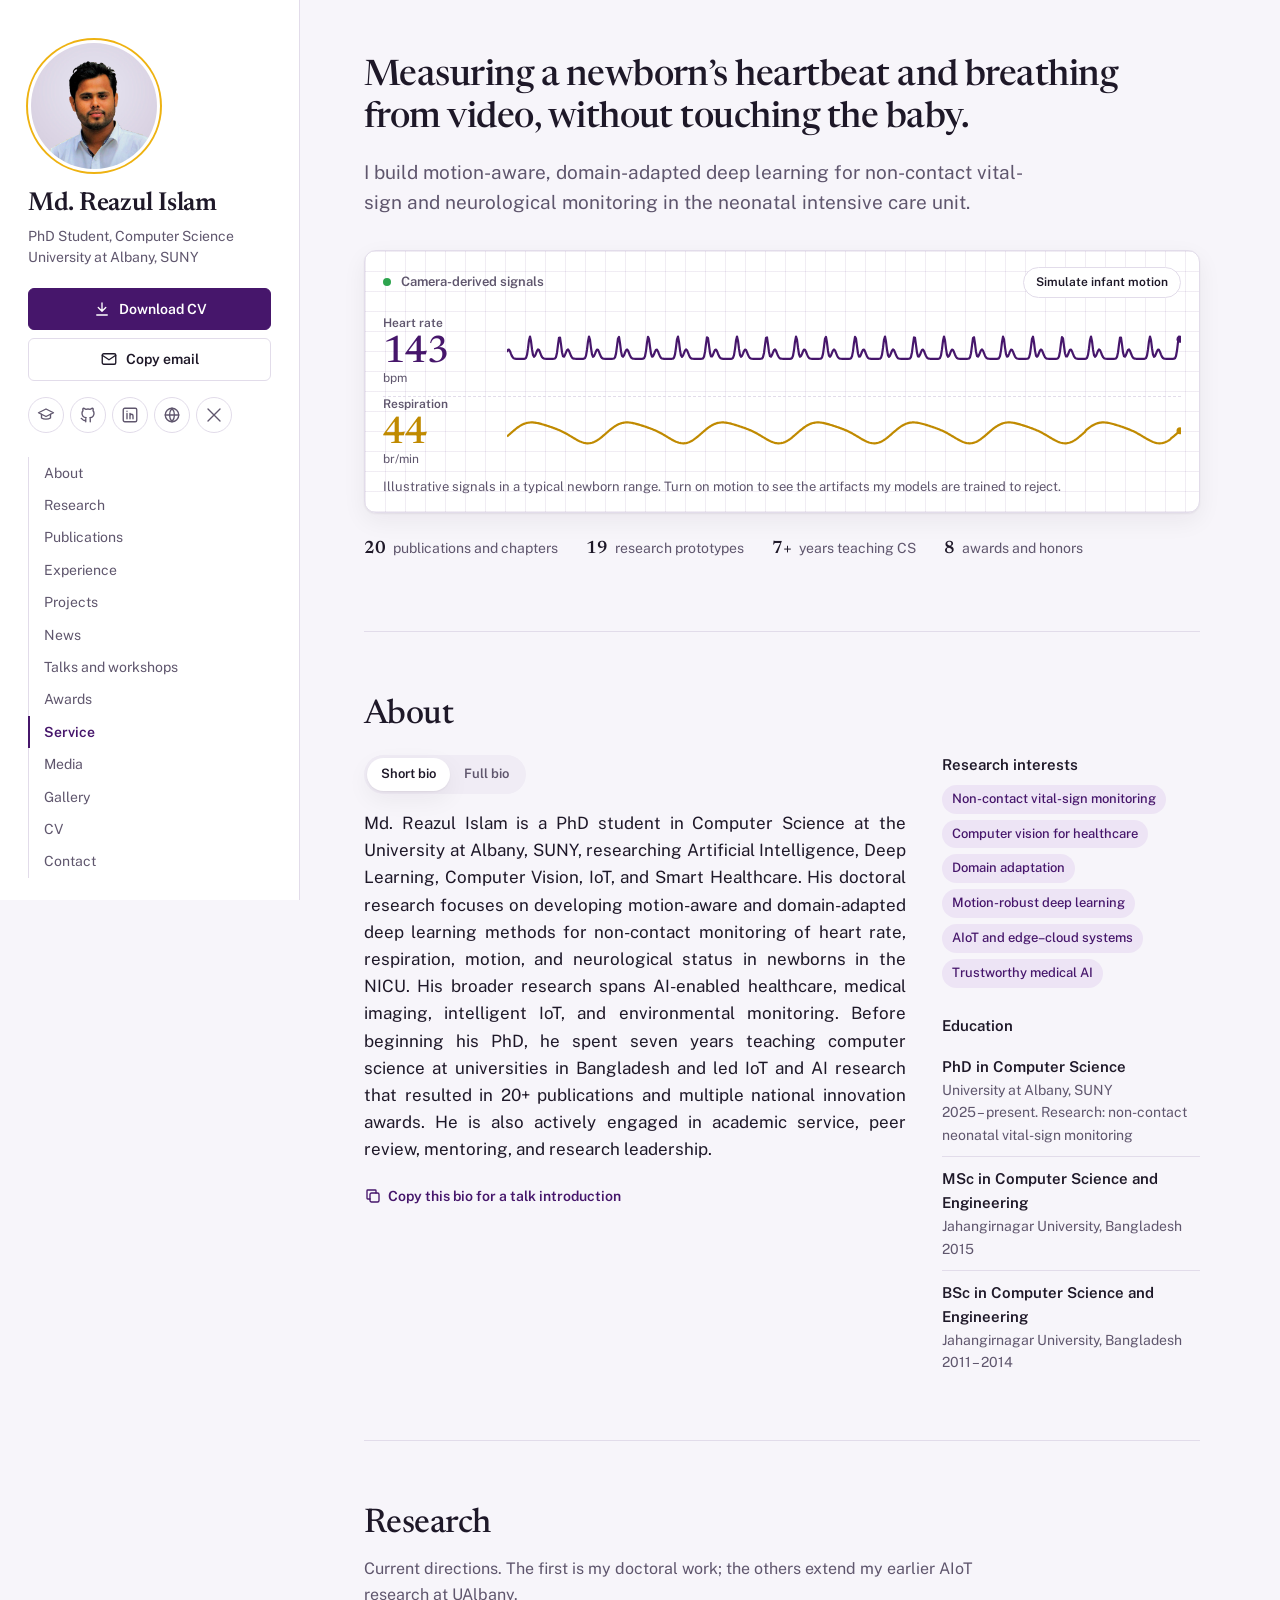
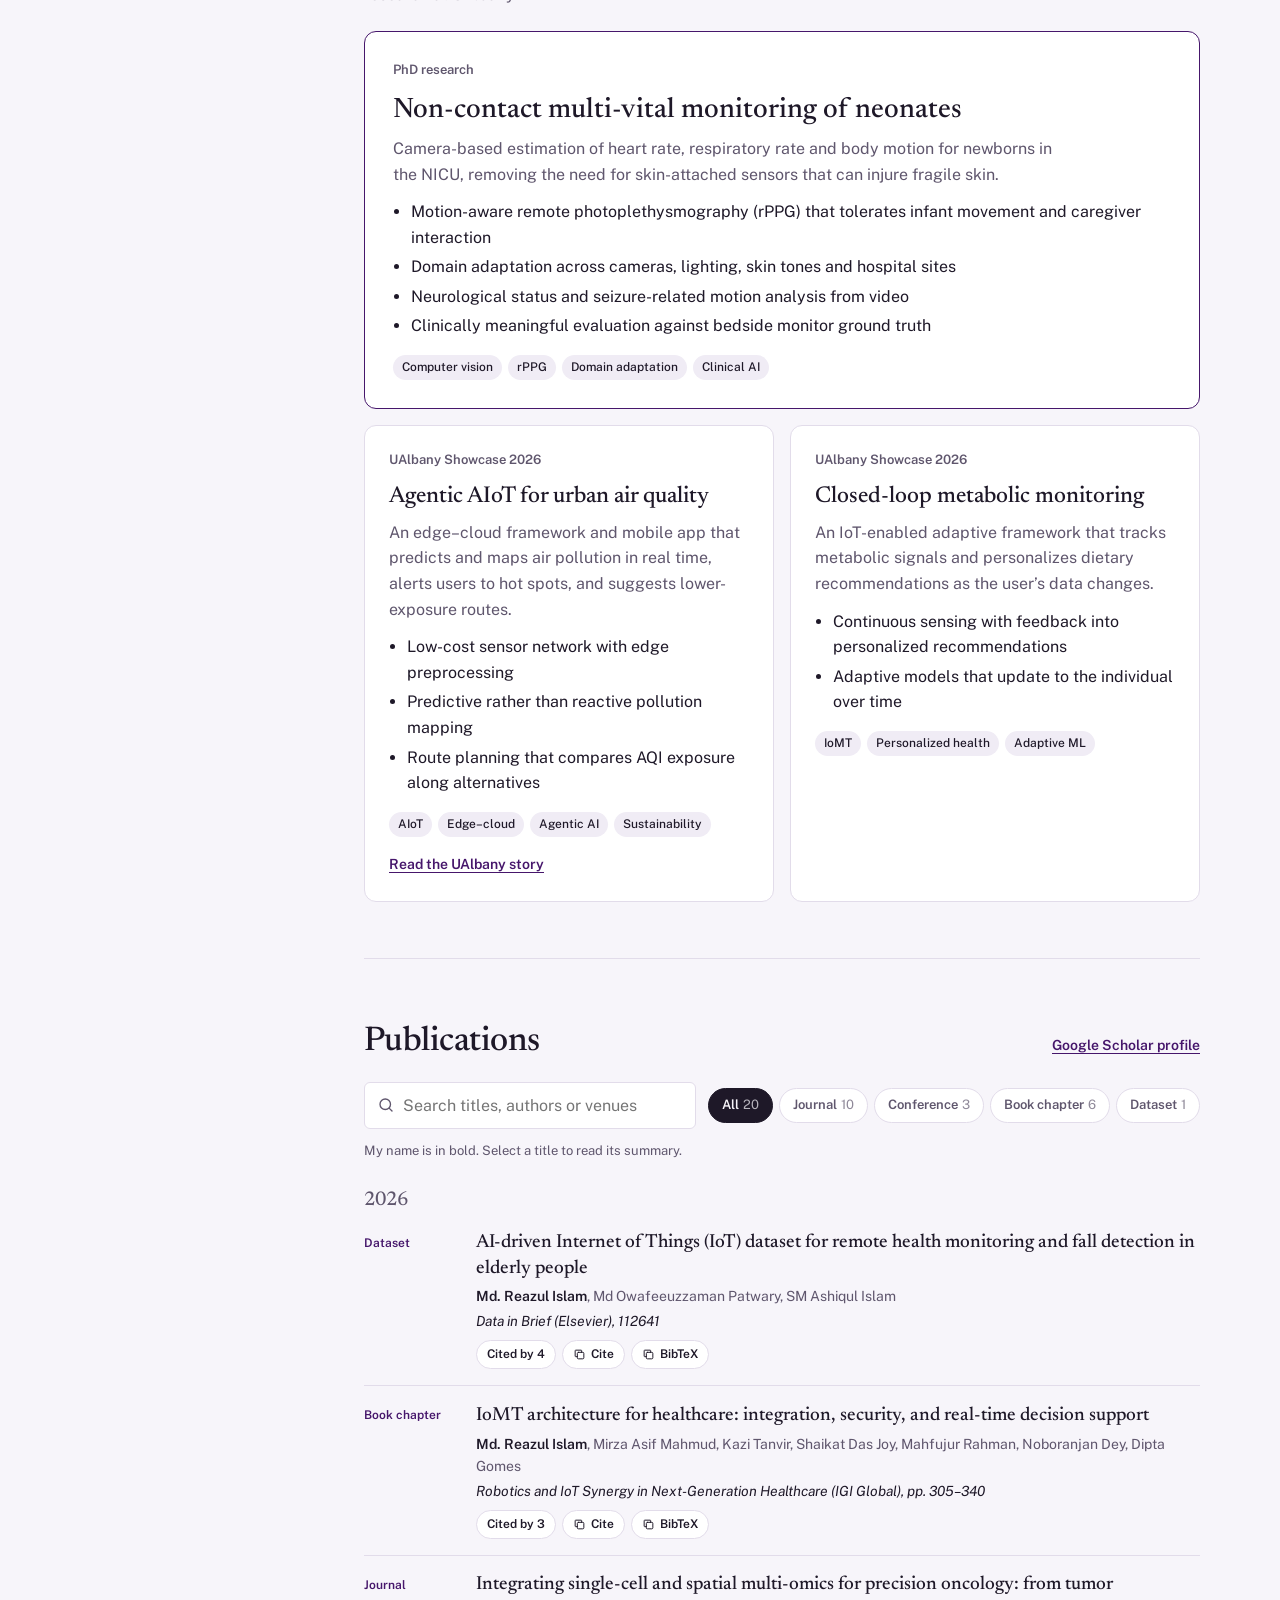
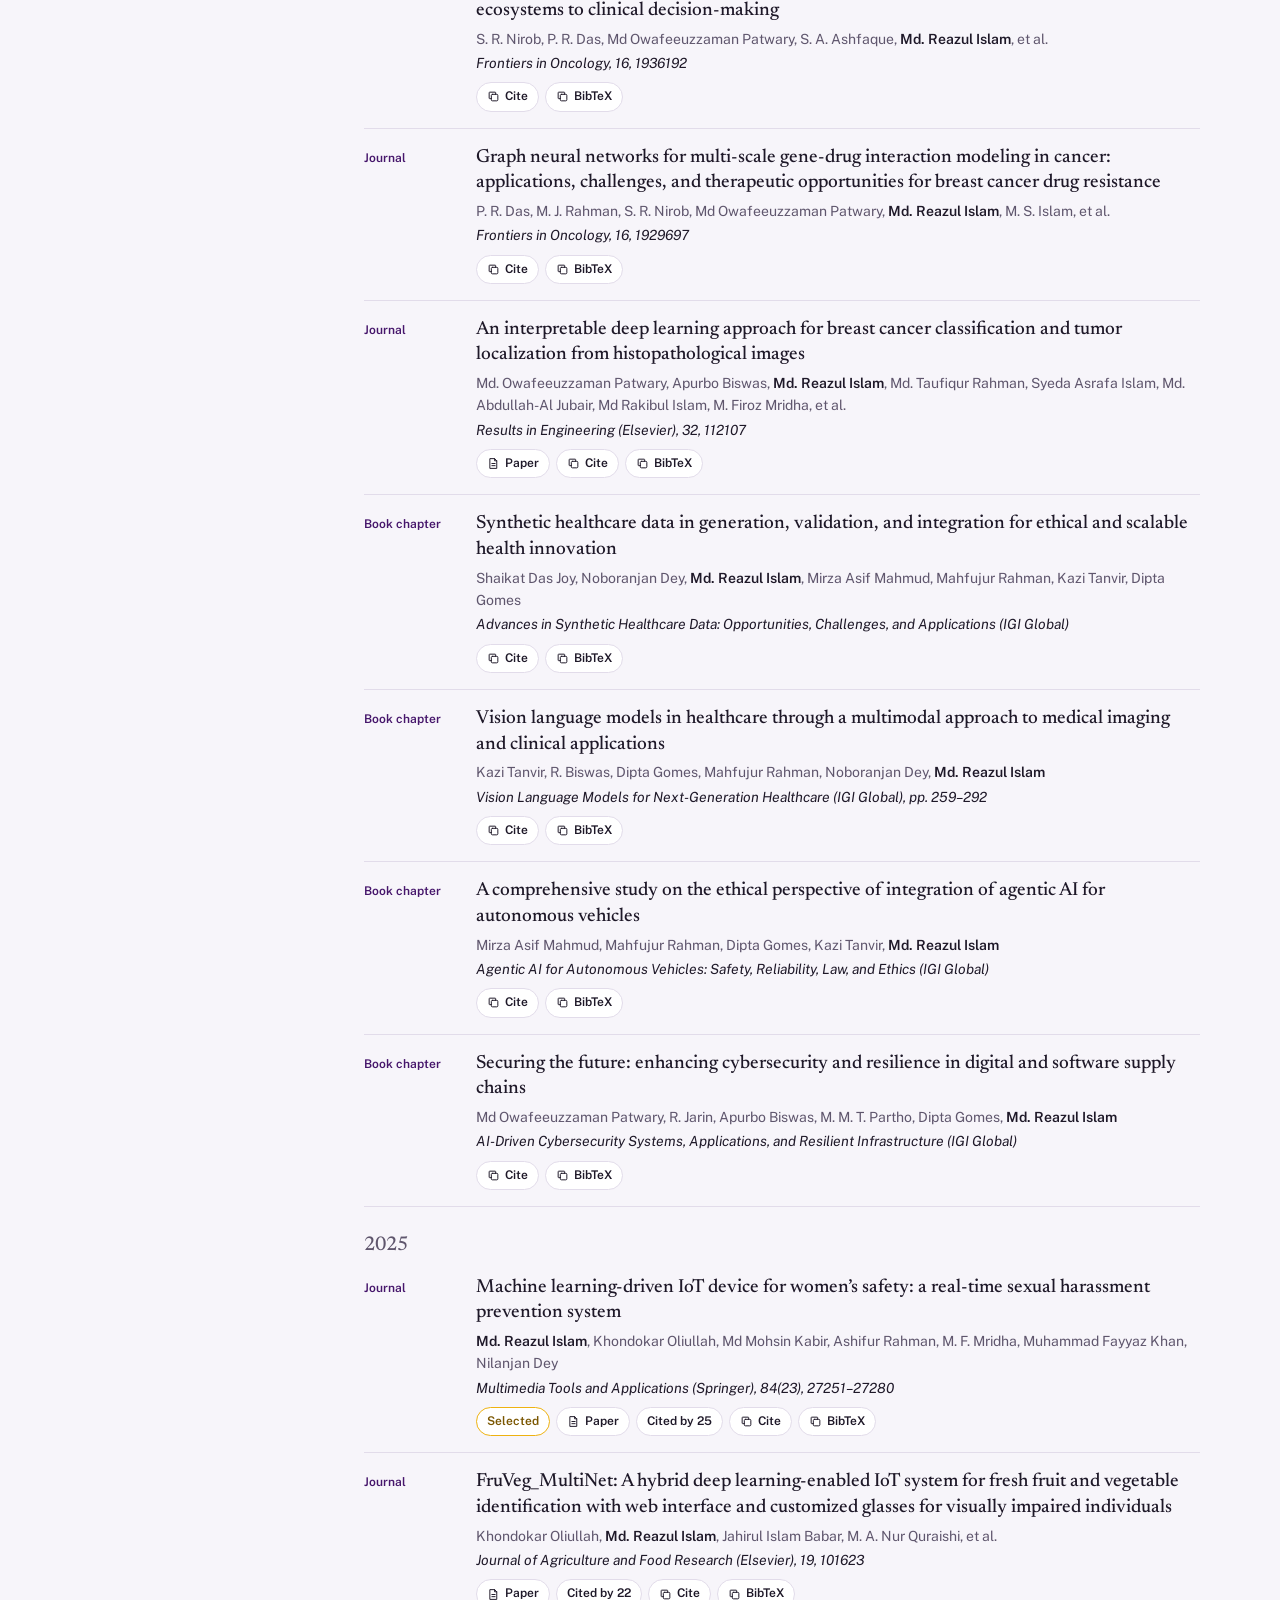
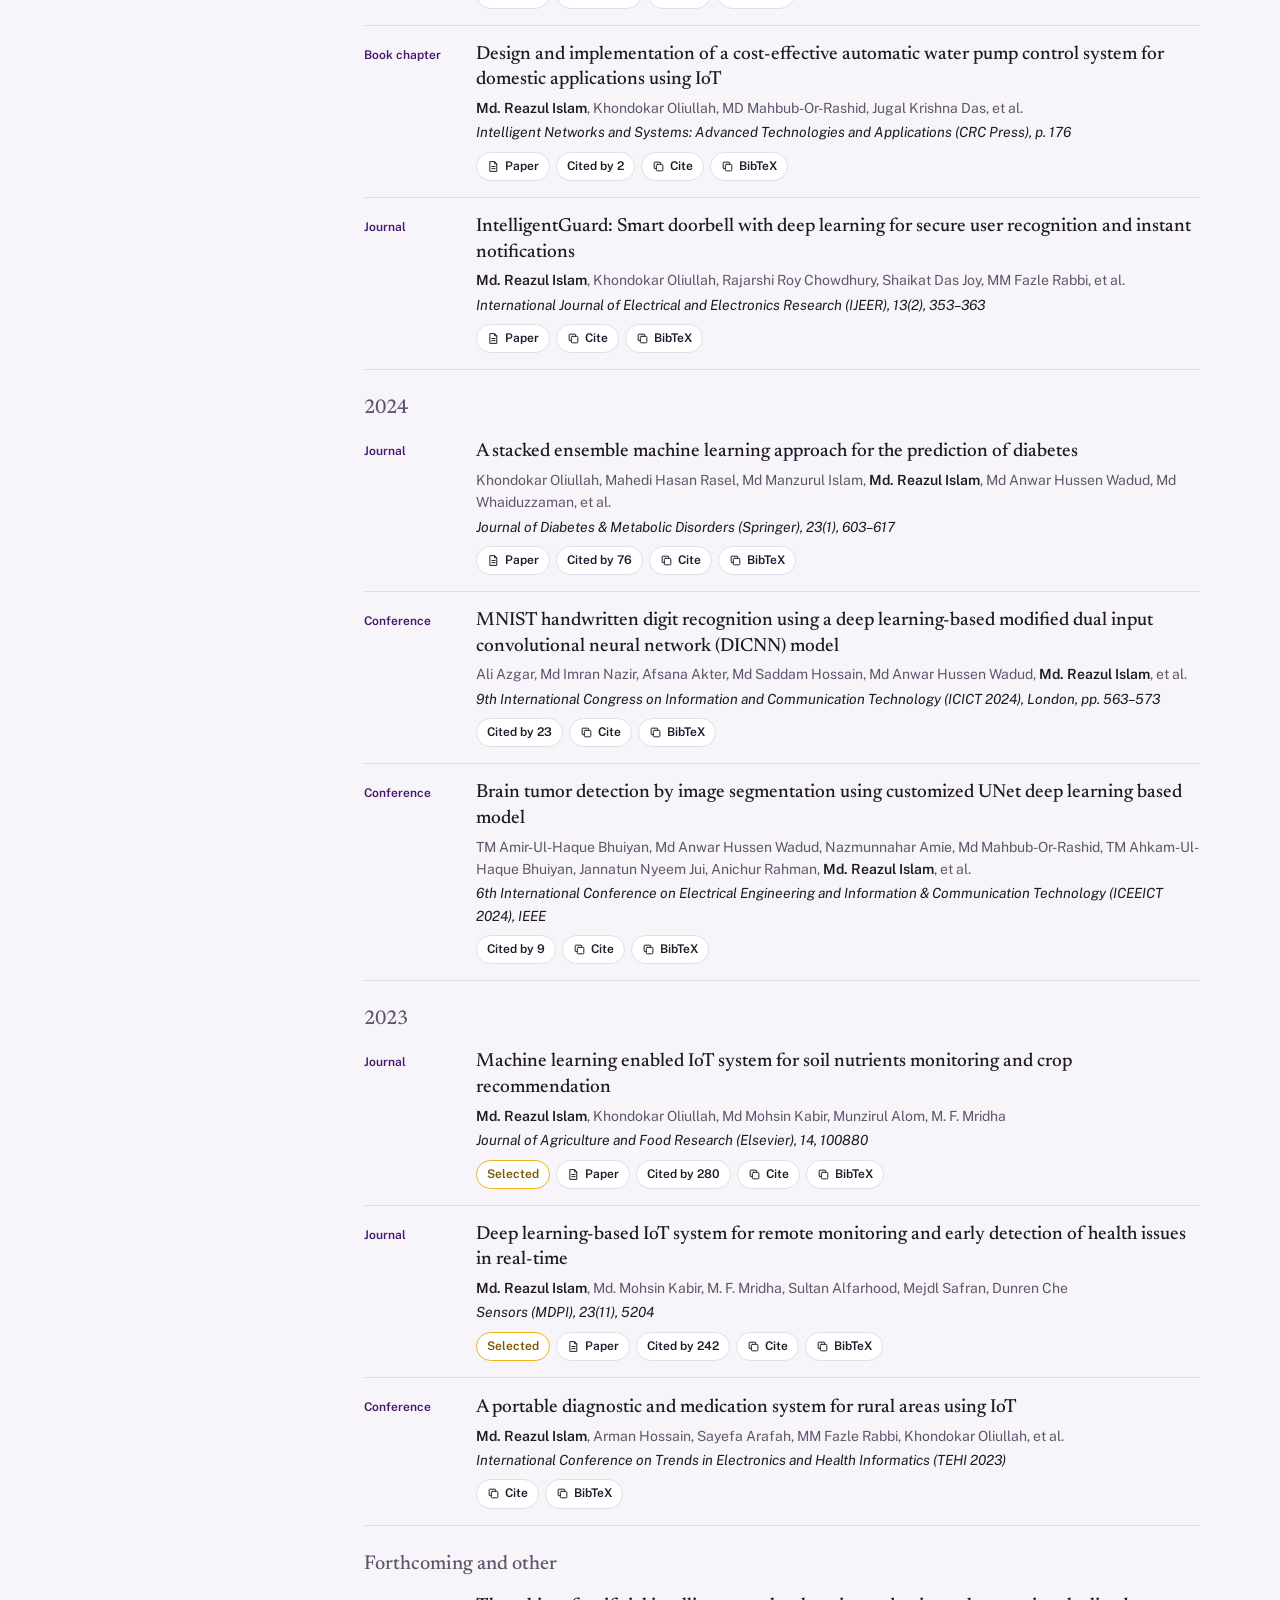
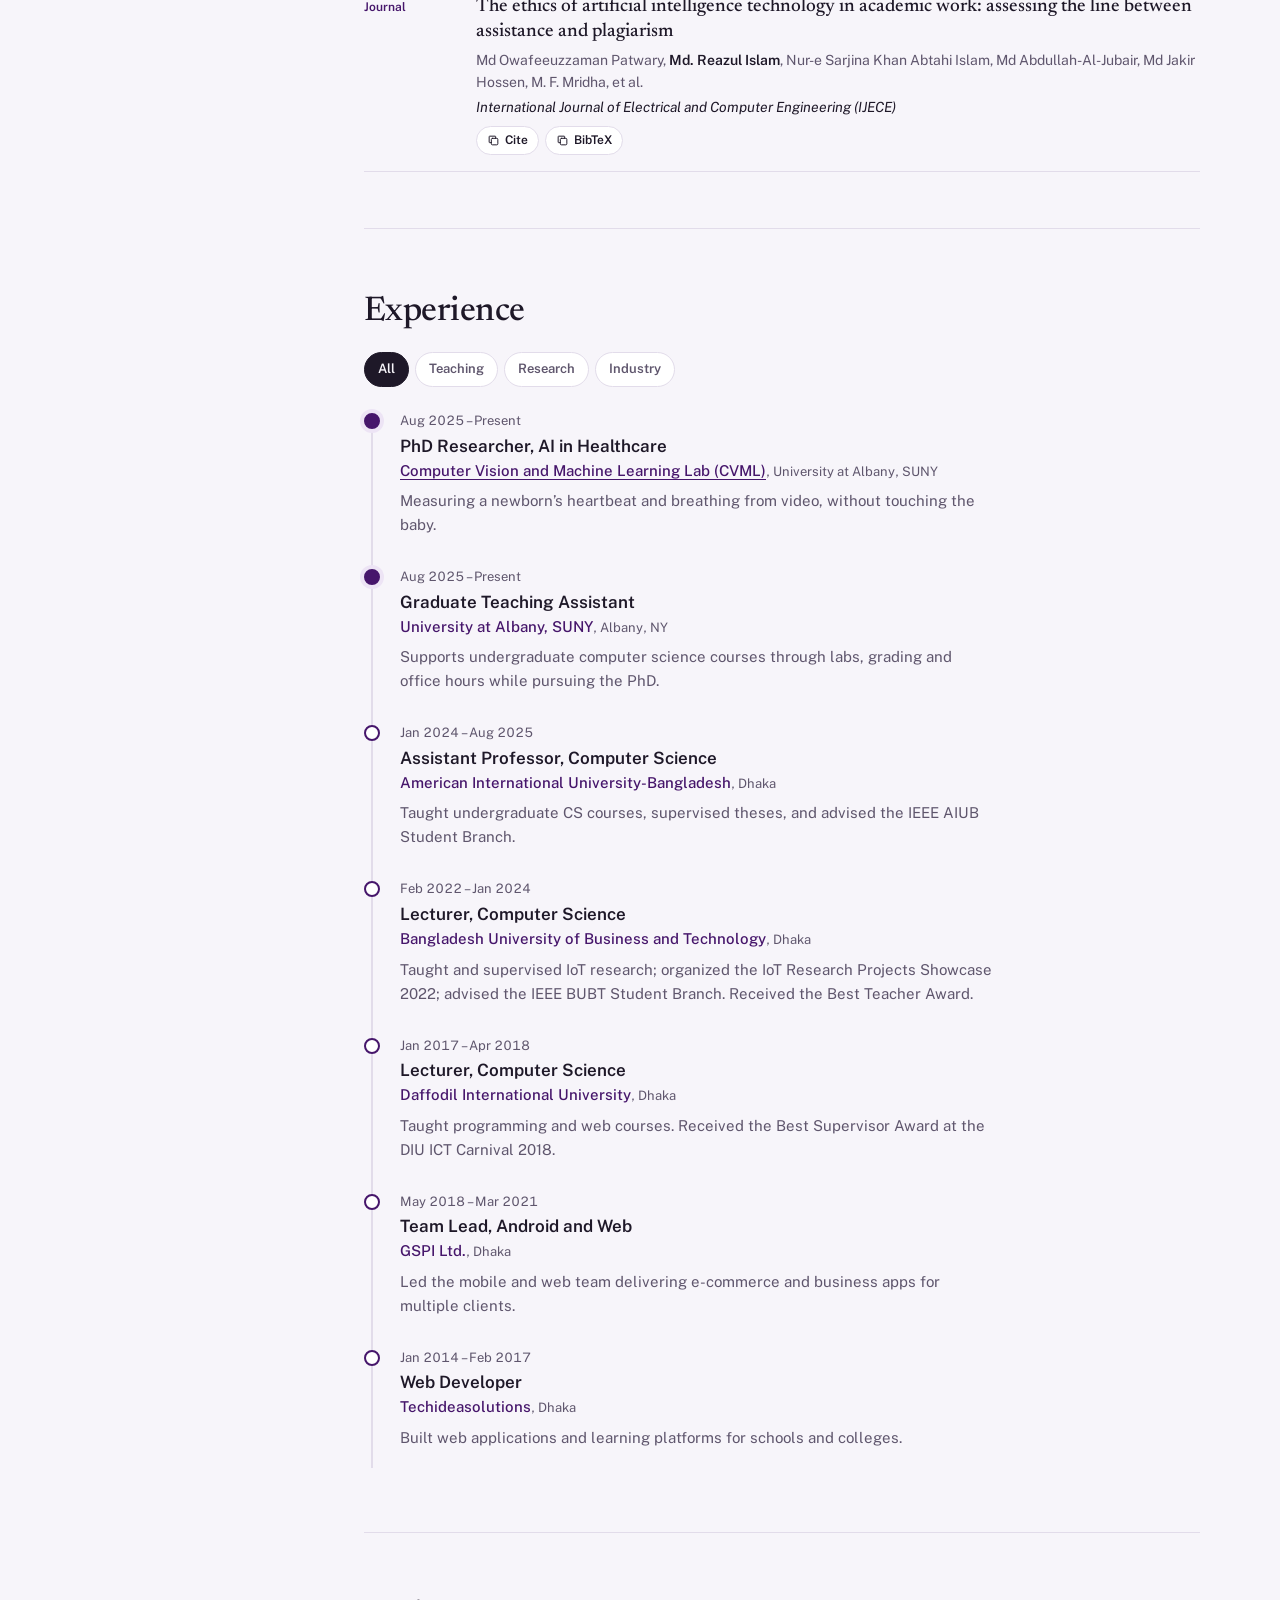
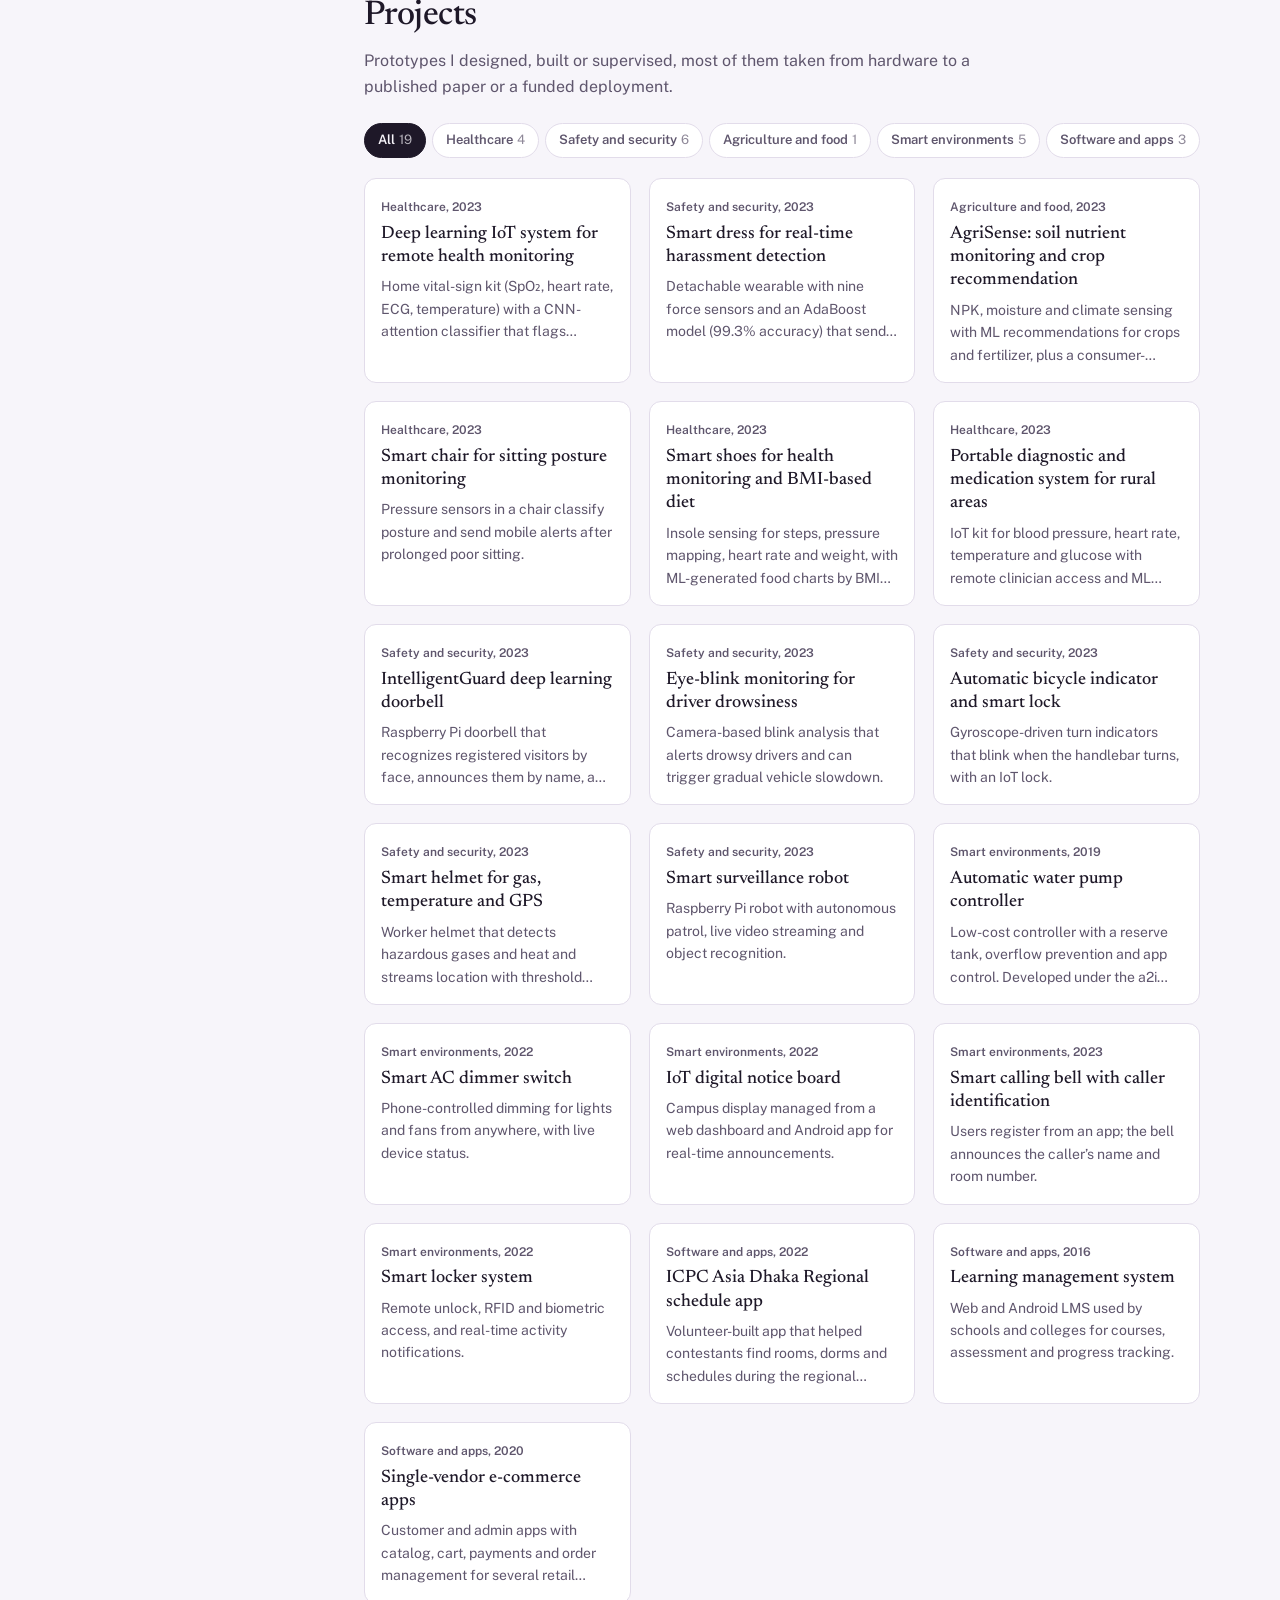
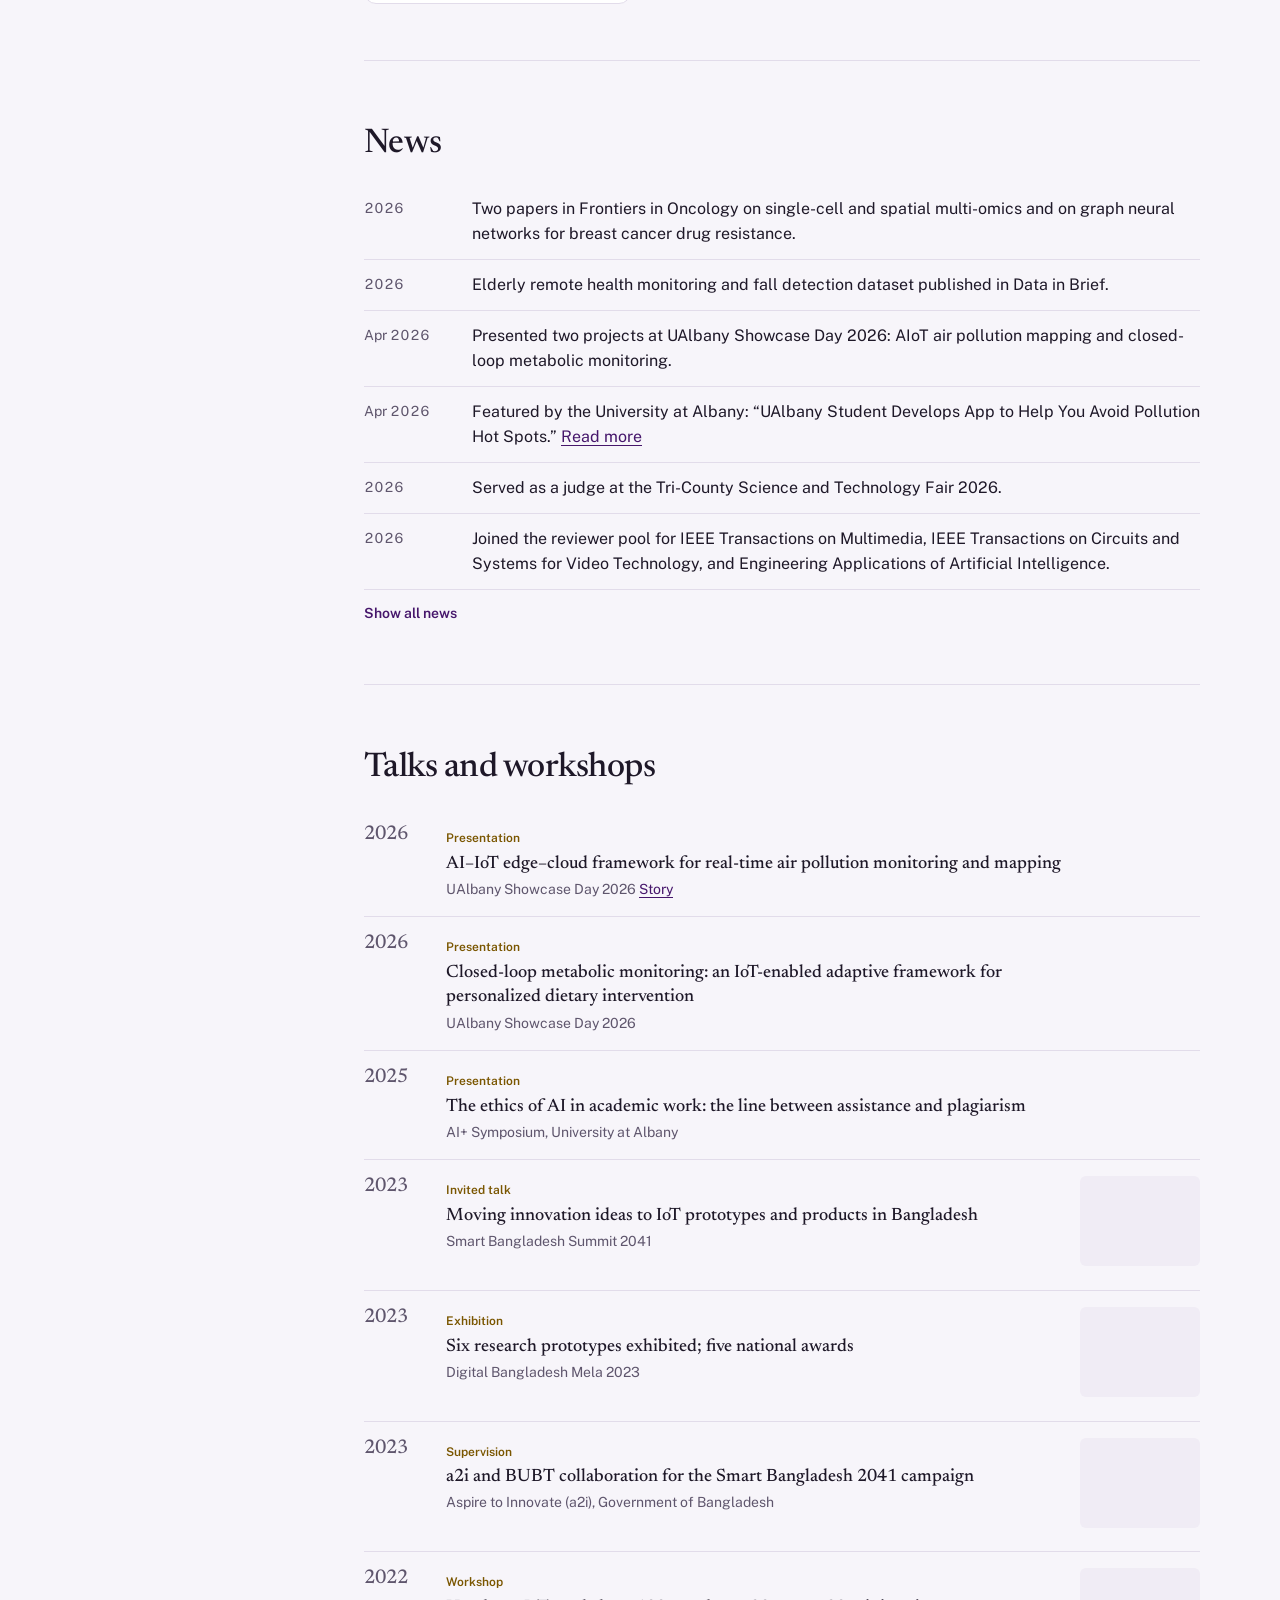
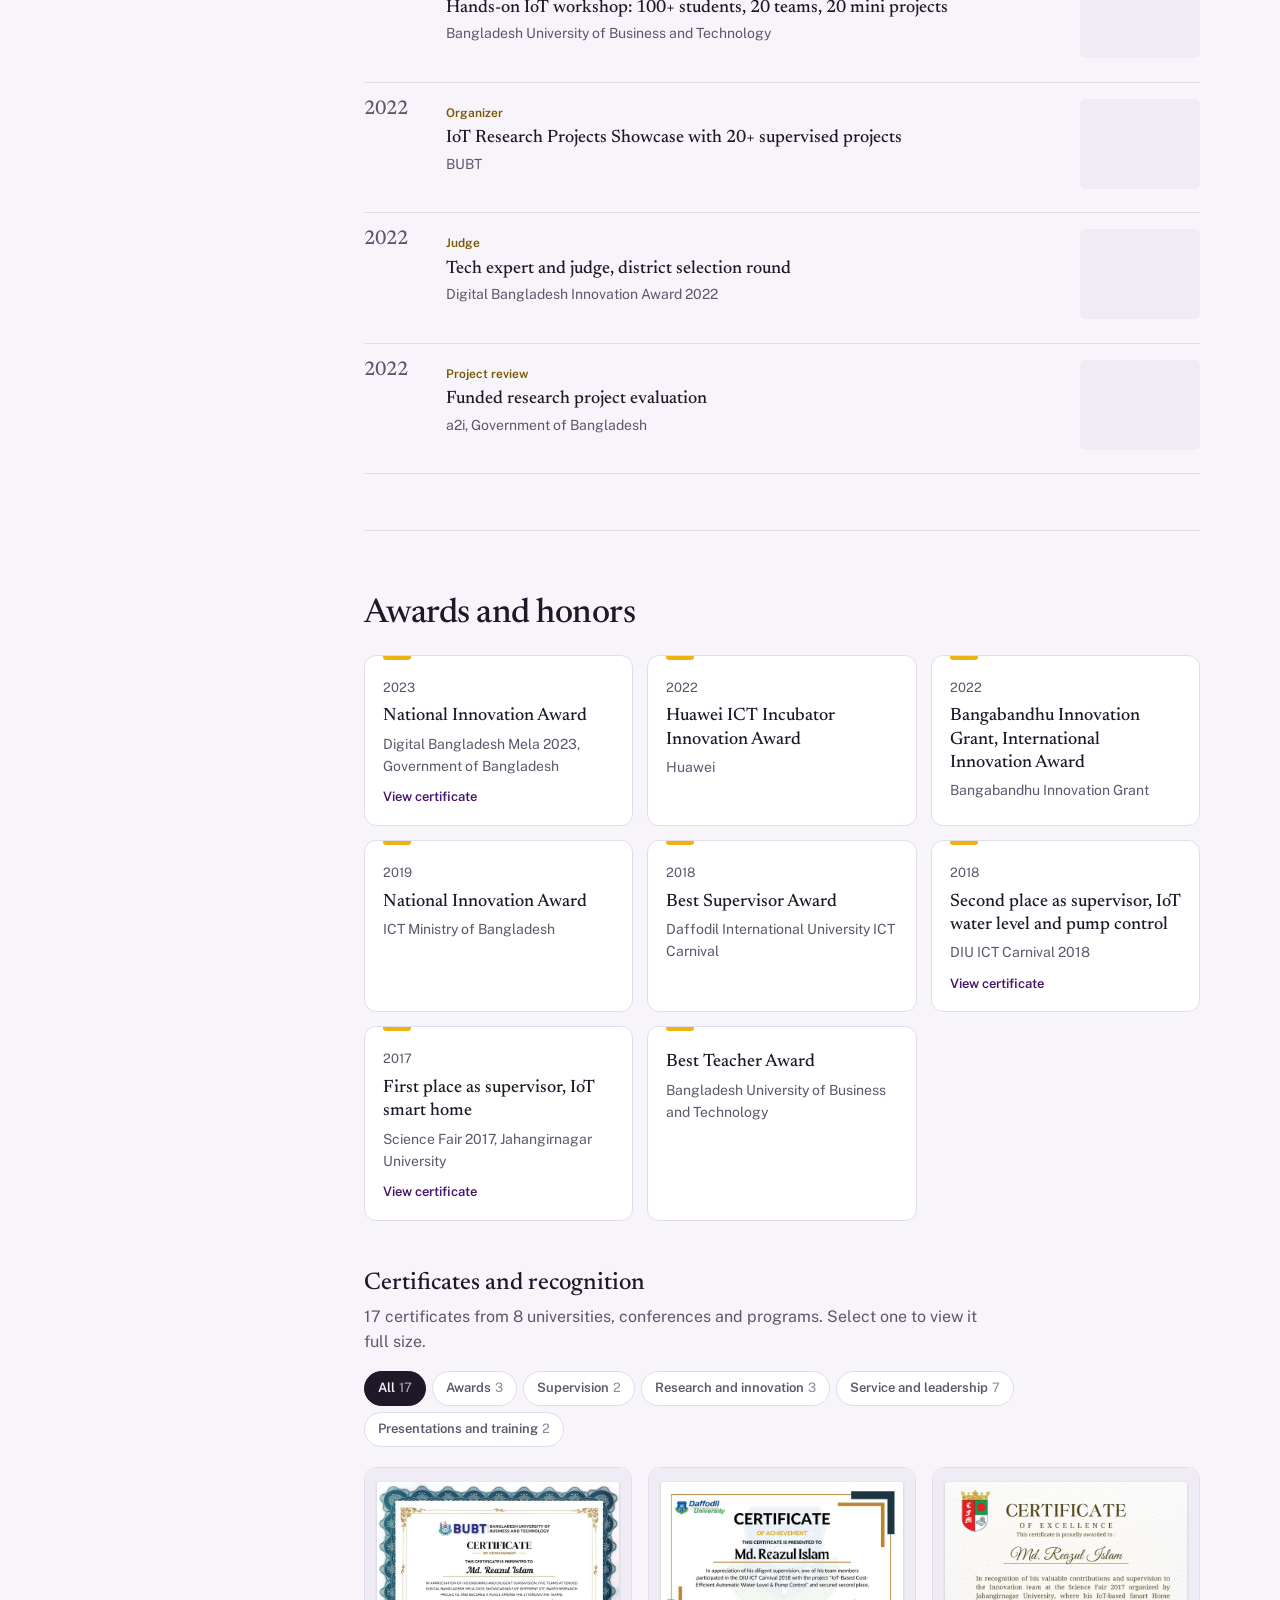
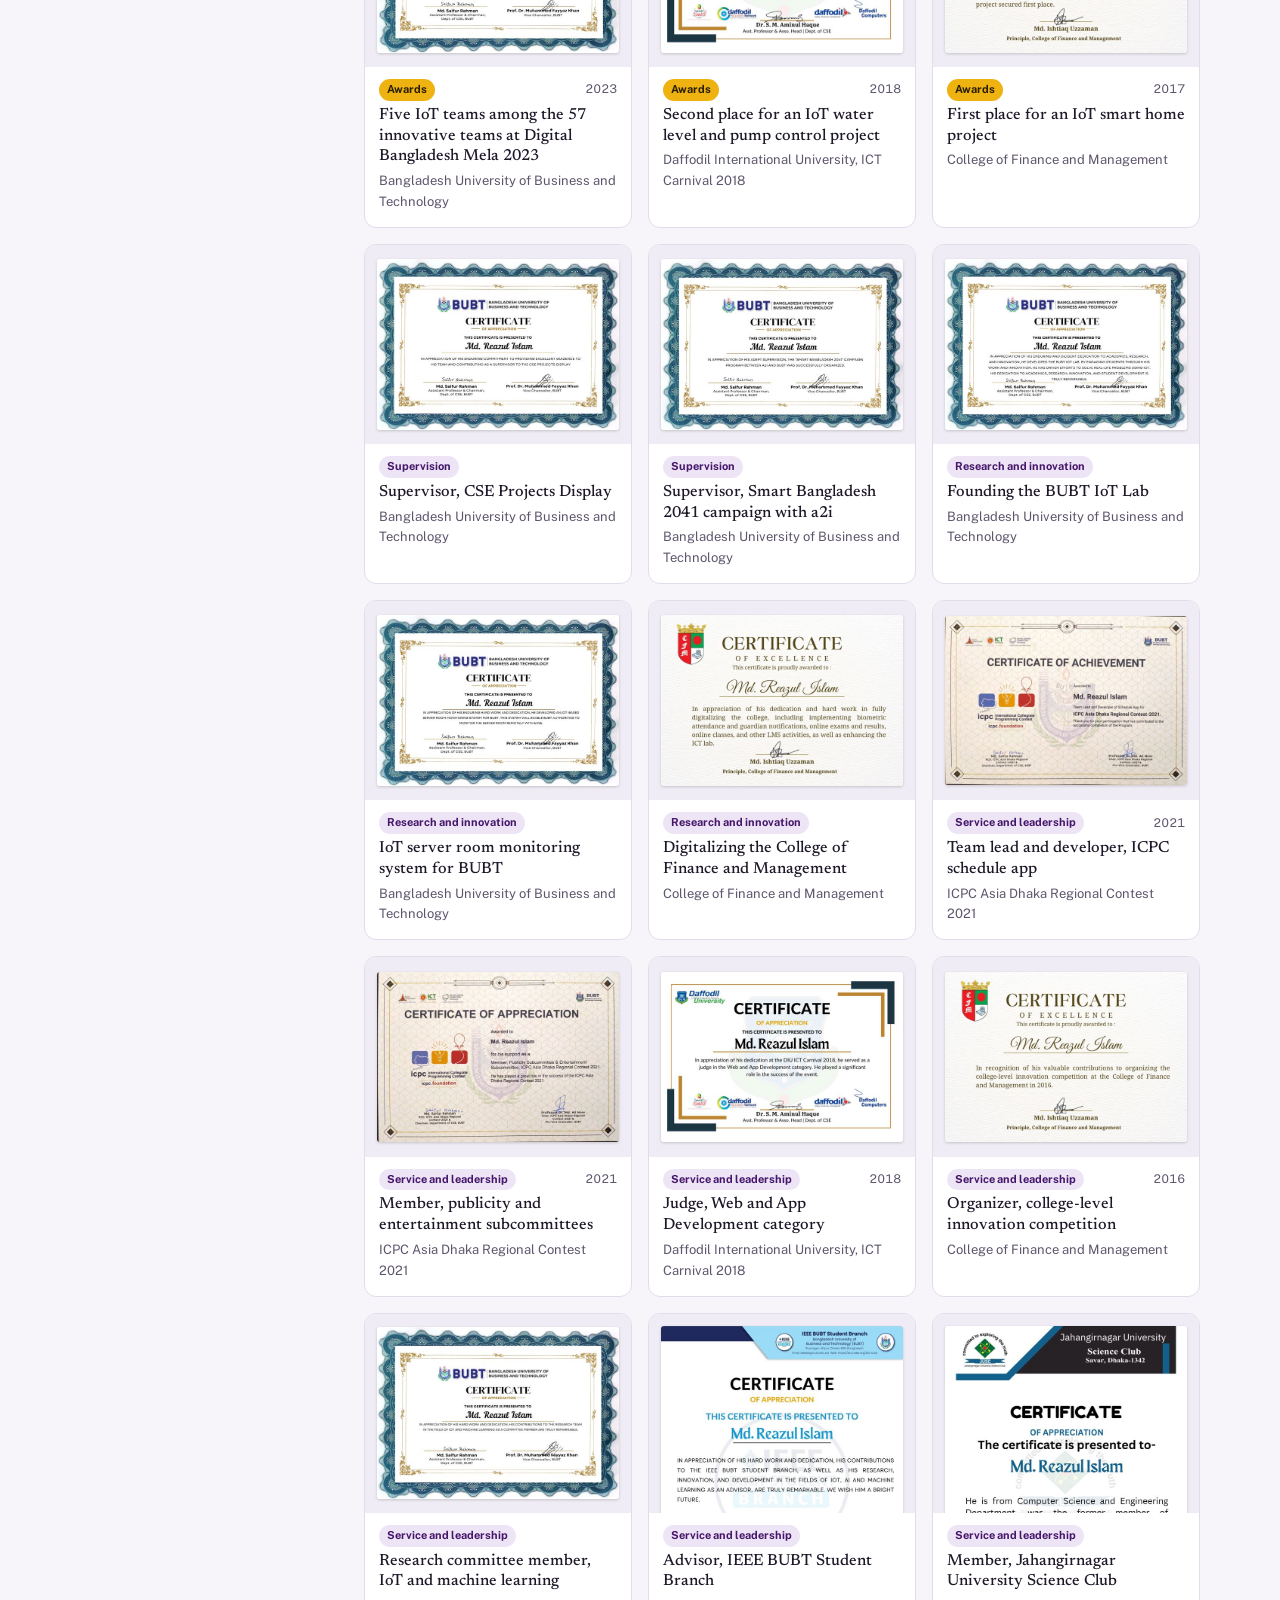
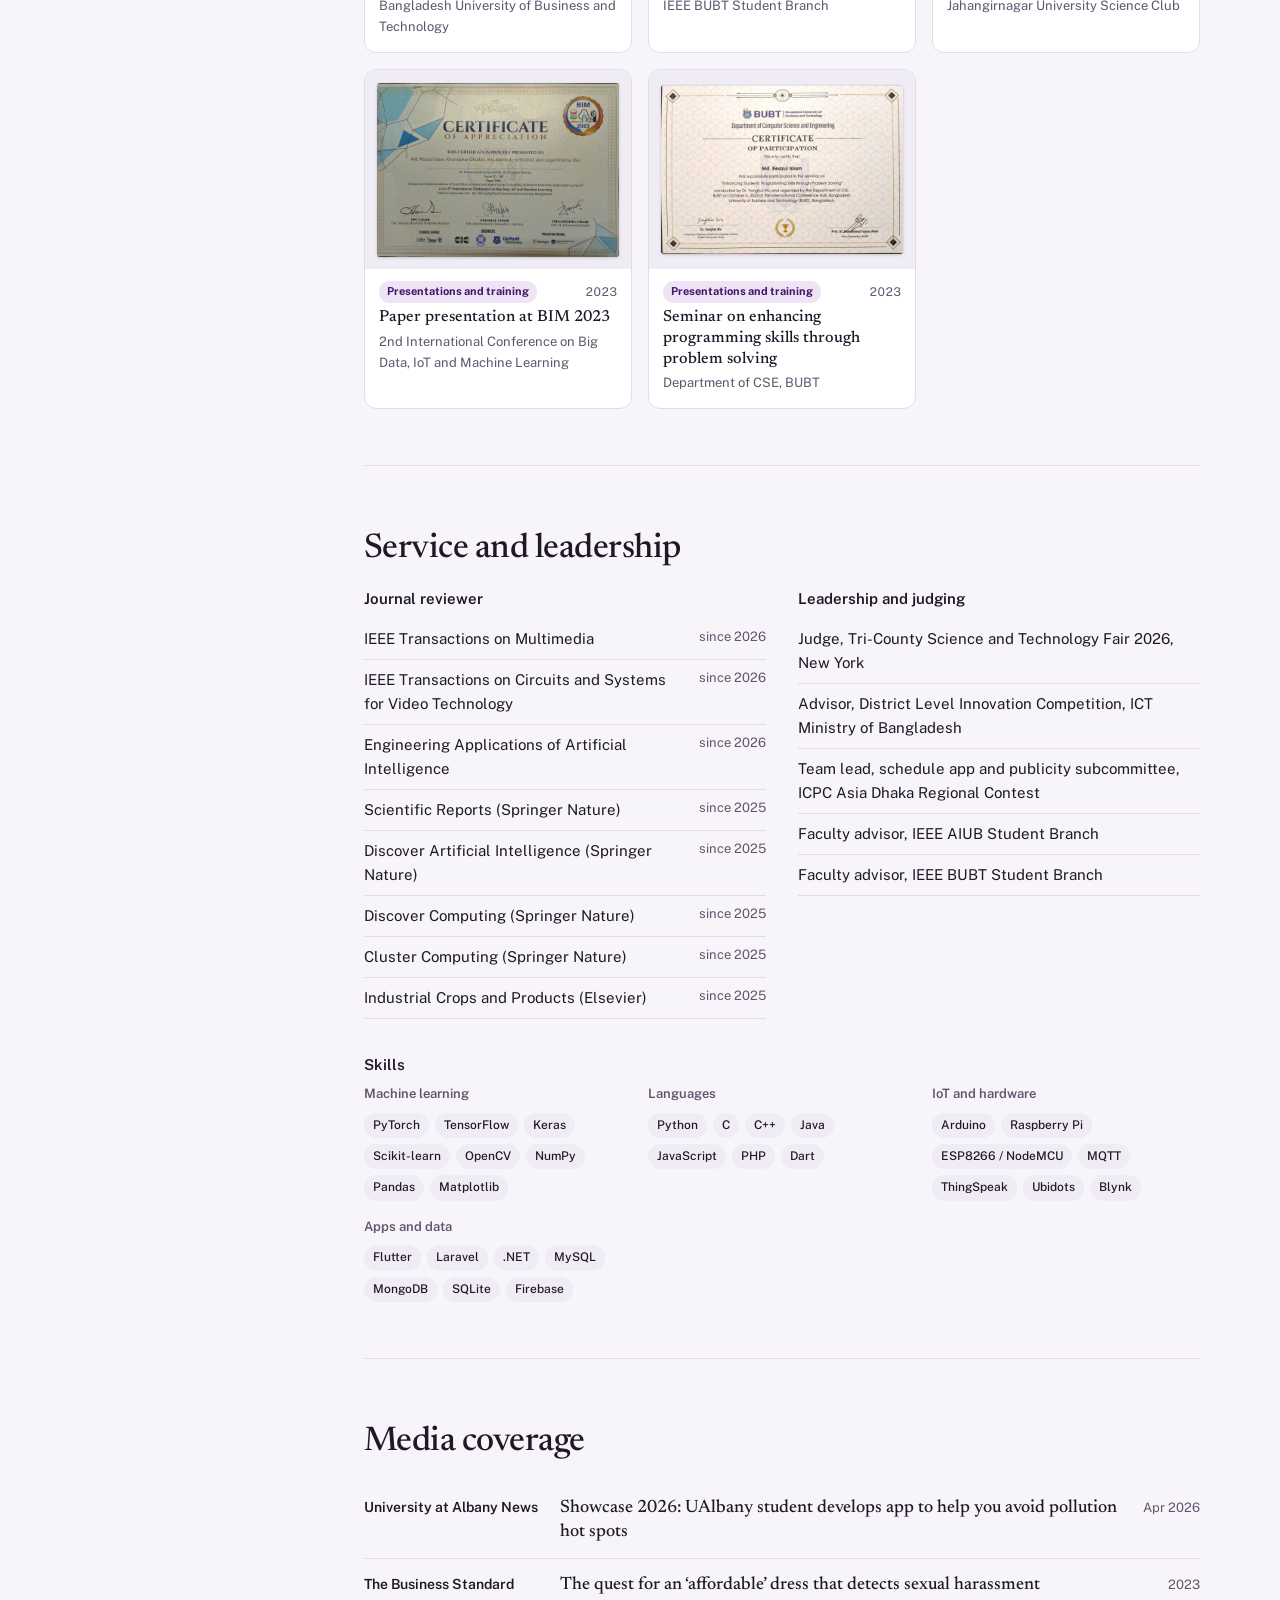
==== index.html @ 7a7a5b09 "Reorder: Experience before Projects" ====
<!doctype html>
<html lang="en" data-theme="">
<head>
  <meta charset="utf-8">
  <meta name="viewport" content="width=device-width, initial-scale=1, viewport-fit=cover">
  <title>Md. Reazul Islam | PhD Researcher, AI in Healthcare</title>
  <meta name="description" content="Md. Reazul Islam is a PhD student in Computer Science at the University at Albany, SUNY, researching computer vision and deep learning for non-contact vital-sign monitoring of newborns in the NICU.">
  <meta name="keywords" content="Md. Reazul Islam, Reazul Islam, University at Albany, PhD, computer vision, rPPG, NICU, neonatal monitoring, deep learning, IoT, AIoT, healthcare AI">
  <meta name="author" content="Md. Reazul Islam">
  <meta name="theme-color" content="#46166B">

  <!-- Open Graph / social previews -->
  <meta property="og:type" content="profile">
  <meta property="og:title" content="Md. Reazul Islam | PhD Researcher, AI in Healthcare">
  <meta property="og:description" content="Computer vision and deep learning for non-contact vital-sign monitoring of newborns. PhD student, University at Albany, SUNY.">
  <meta property="og:image" content="https://md-reazul-islam.github.io/assets/img/profile.jpg">
  <meta name="twitter:card" content="summary">

  <link rel="icon" href="data:image/svg+xml,<svg xmlns=%22http://www.w3.org/2000/svg%22 viewBox=%220 0 100 100%22><rect width=%22100%22 height=%22100%22 rx=%2222%22 fill=%22%2346166B%22/><path d=%22M12 56h18l8-22 12 40 10-30 6 12h22%22 fill=%22none%22 stroke=%22%23EEB211%22 stroke-width=%228%22 stroke-linecap=%22round%22 stroke-linejoin=%22round%22/></svg>">

  <link rel="preconnect" href="https://fonts.googleapis.com">
  <link rel="preconnect" href="https://fonts.gstatic.com" crossorigin>
  <link href="https://fonts.googleapis.com/css2?family=Newsreader:ital,opsz,wght@0,6..72,400;0,6..72,500;0,6..72,600;1,6..72,400&family=Public+Sans:wght@400;500;600;700&display=swap" rel="stylesheet">
  <link rel="stylesheet" href="assets/css/style.css">

  <!-- Structured data for search engines -->
  <script type="application/ld+json">
  {
    "@context": "https://schema.org",
    "@type": "Person",
    "name": "Md. Reazul Islam",
    "jobTitle": "PhD Student, Computer Science",
    "affiliation": { "@type": "CollegeOrUniversity", "name": "University at Albany, State University of New York" },
    "alumniOf": { "@type": "CollegeOrUniversity", "name": "Jahangirnagar University" },
    "email": "mailto:mislam7@albany.edu",
    "url": "https://md-reazul-islam.github.io",
    "sameAs": [
      "https://scholar.google.com/citations?user=qvP0kzkAAAAJ",
      "https://github.com/md-reazul-islam",
      "https://www.linkedin.com/in/md-reazul-islam-reaz/",
      "https://mdreazulislam.info"
    ],
    "knowsAbout": ["Computer vision", "Deep learning", "Remote photoplethysmography", "Neonatal monitoring", "Internet of Things"]
  }
  </script>
  <script>
    /* set theme before paint to avoid a flash */
    (function () {
      try {
        var t = localStorage.getItem("theme");
        if (t) document.documentElement.setAttribute("data-theme", t);
      } catch (e) {}
    })();
  </script>
</head>
<body>
  <a class="skip" href="#main">Skip to content</a>

  <!-- Mobile top bar -->
  <header class="topbar">
    <a class="topbar-name" href="#top">Reazul Islam</a>
    <div class="topbar-actions">
      <button class="icon-btn" data-action="palette" aria-label="Search the site"><svg viewBox="0 0 24 24"><circle cx="11" cy="11" r="7"/><path d="m20 20-3.5-3.5"/></svg></button>
      <button class="icon-btn" data-action="theme" aria-label="Switch color theme"><svg class="i-sun" viewBox="0 0 24 24"><circle cx="12" cy="12" r="4"/><path d="M12 2v2M12 20v2M4.9 4.9l1.4 1.4M17.7 17.7l1.4 1.4M2 12h2M20 12h2M4.9 19.1l1.4-1.4M17.7 6.3l1.4-1.4"/></svg><svg class="i-moon" viewBox="0 0 24 24"><path d="M20 14.5A8 8 0 1 1 9.5 4a6.5 6.5 0 0 0 10.5 10.5z"/></svg></button>
      <button class="icon-btn" id="menuBtn" aria-label="Open menu" aria-expanded="false" aria-controls="sidebar"><svg viewBox="0 0 24 24"><path d="M4 7h16M4 12h16M4 17h16"/></svg></button>
    </div>
  </header>

  <div class="layout" id="top">
    <!-- Sidebar -->
    <aside class="sidebar" id="sidebar">
      <div class="side-inner">
        <img class="portrait" id="portrait" alt="Portrait of Md. Reazul Islam" width="132" height="132">
        <h1 class="side-name">Md. Reazul Islam</h1>
        <p class="side-role">PhD Student, Computer Science<br>University at Albany, SUNY</p>

        <div class="side-buttons">
          <a class="btn btn-primary" id="cvBtn" href="assets/cv/Md_Reazul_Islam_CV.pdf" download>
            <svg viewBox="0 0 24 24"><path d="M12 4v11M7 10l5 5 5-5M5 20h14"/></svg>Download CV
          </a>
          <button class="btn" data-copy="email"><svg viewBox="0 0 24 24"><rect x="3" y="5" width="18" height="14" rx="2"/><path d="m3 7 9 6 9-6"/></svg><span>Copy email</span></button>
        </div>

        <ul class="social" id="social"></ul>

        <nav class="side-nav" aria-label="Sections">
          <ul id="navList">
            <li><a href="#about">About</a></li>
            <li><a href="#research">Research</a></li>
            <li><a href="#publications">Publications</a></li>
            <li><a href="#experience">Experience</a></li>
            <li><a href="#projects">Projects</a></li>
            <li><a href="#news">News</a></li>
            <li><a href="#talks">Talks and workshops</a></li>
            <li><a href="#awards">Awards</a></li>
            <li><a href="#service">Service</a></li>
            <li><a href="#media">Media</a></li>
            <li><a href="#gallery">Gallery</a></li>
            <li><a href="#cv">CV</a></li>
            <li><a href="#contact">Contact</a></li>
          </ul>
        </nav>

        <div class="side-foot">
          <button class="kbd-hint" data-action="palette"><svg viewBox="0 0 24 24"><circle cx="11" cy="11" r="7"/><path d="m20 20-3.5-3.5"/></svg>Search <kbd id="kbdKey">Ctrl K</kbd></button>
          <button class="icon-btn" data-action="theme" aria-label="Switch color theme"><svg class="i-sun" viewBox="0 0 24 24"><circle cx="12" cy="12" r="4"/><path d="M12 2v2M12 20v2M4.9 4.9l1.4 1.4M17.7 17.7l1.4 1.4M2 12h2M20 12h2M4.9 19.1l1.4-1.4M17.7 6.3l1.4-1.4"/></svg><svg class="i-moon" viewBox="0 0 24 24"><path d="M20 14.5A8 8 0 1 1 9.5 4a6.5 6.5 0 0 0 10.5 10.5z"/></svg></button>
        </div>
      </div>
    </aside>
    <div class="scrim" id="scrim" hidden></div>

    <main id="main">
      <!-- HERO: the vital-sign monitor strip -->
      <section class="hero" aria-labelledby="heroTitle">
        <div class="mobile-id">
          <img id="portraitMobile" alt="Portrait of Md. Reazul Islam" width="64" height="64">
          <div><b>Md. Reazul Islam</b><span>PhD Student, University at Albany, SUNY</span></div>
        </div>
        <h2 class="hero-title" id="heroTitle">Measuring a newborn’s heartbeat and breathing from video, without touching the baby.</h2>
        <p class="hero-lede">I build motion-aware, domain-adapted deep learning for non-contact vital-sign and neurological monitoring in the neonatal intensive care unit.</p>

        <figure class="monitor" aria-label="Animated illustration of heart and respiration signals">
          <div class="monitor-head">
            <span class="live-dot" aria-hidden="true"></span>
            <span>Camera-derived signals</span>
            <button class="monitor-toggle" id="motionToggle" aria-pressed="false">Simulate infant motion</button>
          </div>
          <div class="trace">
            <div class="trace-label"><span class="trace-name">Heart rate</span><span class="trace-val" id="hrVal">142</span><span class="trace-unit">bpm</span></div>
            <div class="trace-plot"><canvas id="hrCanvas" data-h="90"></canvas></div>
          </div>
          <div class="trace">
            <div class="trace-label"><span class="trace-name">Respiration</span><span class="trace-val resp" id="rrVal">44</span><span class="trace-unit">br/min</span></div>
            <div class="trace-plot"><canvas id="rrCanvas" data-h="70"></canvas></div>
          </div>
          <figcaption id="monitorCaption">Illustrative signals in a typical newborn range. Turn on motion to see the artifacts my models are trained to reject.</figcaption>
        </figure>

        <div class="hero-meta">
          <div><strong id="statPubs">0</strong> publications and chapters</div>
          <div><strong id="statProjects">0</strong> research prototypes</div>
          <div><strong>7+</strong> years teaching CS</div>
          <div><strong id="statAwards">0</strong> awards and honors</div>
        </div>
      </section>

      <!-- ABOUT -->
      <section id="about" class="section">
        <h2 class="section-title">About</h2>
        <div class="about-grid">
          <div>
            <div class="bio-switch" role="tablist" aria-label="Biography length">
              <button role="tab" aria-selected="true" data-bio="short">Short bio</button>
              <button role="tab" aria-selected="false" data-bio="long">Full bio</button>
            </div>
            <div id="bioBody" class="bio prose"></div>
            <button class="link-btn" id="copyBio"><svg viewBox="0 0 24 24"><rect x="8" y="8" width="12" height="12" rx="2"/><path d="M16 8V5a1 1 0 0 0-1-1H5a1 1 0 0 0-1 1v10a1 1 0 0 0 1 1h3"/></svg>Copy this bio for a talk introduction</button>
          </div>
          <div class="about-side">
            <h3 class="mini-title">Research interests</h3>
            <ul class="chips" id="interests"></ul>
            <h3 class="mini-title">Education</h3>
            <ol class="edu" id="education"></ol>
          </div>
        </div>
      </section>

      <!-- RESEARCH -->
      <section id="research" class="section">
        <h2 class="section-title">Research</h2>
        <p class="section-lede">Current directions. The first is my doctoral work; the others extend my earlier AIoT research at UAlbany.</p>
        <div class="research-list" id="researchList"></div>
      </section>

      <!-- PUBLICATIONS -->
      <section id="publications" class="section">
        <div class="section-head">
          <h2 class="section-title">Publications</h2>
          <a class="text-link" id="scholarLink" target="_blank" rel="noopener">Google Scholar profile</a>
        </div>
        <div class="toolbar">
          <label class="search">
            <svg viewBox="0 0 24 24"><circle cx="11" cy="11" r="7"/><path d="m20 20-3.5-3.5"/></svg>
            <input type="search" id="pubSearch" placeholder="Search titles, authors or venues" aria-label="Search publications">
          </label>
          <div class="seg" id="pubFilter" role="group" aria-label="Filter publications by type"></div>
        </div>
        <p class="pub-note">My name is in bold. Select a title to read its summary.</p>
        <div id="pubList"></div>
        <p class="empty" id="pubEmpty" hidden>No publications match that search. Clear the search box or pick “All”.</p>
      </section>

      <!-- EXPERIENCE -->
      <section id="experience" class="section">
        <h2 class="section-title">Experience</h2>
        <div class="seg" id="expFilter" role="group" aria-label="Filter experience"></div>
        <ol class="timeline" id="timeline"></ol>
      </section>

      <!-- PROJECTS -->
      <section id="projects" class="section">
        <h2 class="section-title">Projects</h2>
        <p class="section-lede">Prototypes I designed, built or supervised, most of them taken from hardware to a published paper or a funded deployment.</p>
        <div class="seg" id="projFilter" role="group" aria-label="Filter projects by area"></div>
        <div class="proj-grid" id="projGrid"></div>
      </section>

      <!-- NEWS -->
      <section id="news" class="section">
        <h2 class="section-title">News</h2>
        <ul class="news" id="newsList"></ul>
        <button class="link-btn" id="newsMore">Show all news</button>
      </section>

      <!-- TALKS -->
      <section id="talks" class="section">
        <h2 class="section-title">Talks and workshops</h2>
        <div class="talks" id="talkList"></div>
      </section>

      <!-- AWARDS -->
      <section id="awards" class="section">
        <h2 class="section-title">Awards and honors</h2>
        <ul class="awards" id="awardList"></ul>

        <div class="certs-head">
          <h3 class="sub-title">Certificates and recognition</h3>
          <p class="section-lede" id="certLede"></p>
        </div>
        <div class="seg" id="certFilter" role="group" aria-label="Filter certificates"></div>
        <div class="certs" id="certGrid"></div>
      </section>

      <!-- SERVICE -->
      <section id="service" class="section">
        <h2 class="section-title">Service and leadership</h2>
        <div class="two-col">
          <div>
            <h3 class="mini-title">Journal reviewer</h3>
            <ul class="plain-list" id="reviewList"></ul>
          </div>
          <div>
            <h3 class="mini-title">Leadership and judging</h3>
            <ul class="plain-list" id="leadList"></ul>
          </div>
        </div>
        <h3 class="mini-title spaced">Skills</h3>
        <div class="skills" id="skillList"></div>
      </section>

      <!-- MEDIA -->
      <section id="media" class="section">
        <h2 class="section-title">Media coverage</h2>
        <ul class="media" id="mediaList"></ul>
      </section>

      <!-- GALLERY -->
      <section id="gallery" class="section">
        <h2 class="section-title">Gallery</h2>
        <div class="seg" id="galFilter" role="group" aria-label="Filter gallery"></div>
        <div class="gallery" id="galGrid"></div>
      </section>

      <!-- CV -->
      <section id="cv" class="section">
        <div class="section-head">
          <h2 class="section-title">Curriculum vitae</h2>
          <a class="btn btn-primary" href="assets/cv/Md_Reazul_Islam_CV.pdf" download><svg viewBox="0 0 24 24"><path d="M12 4v11M7 10l5 5 5-5M5 20h14"/></svg>Download PDF</a>
        </div>
        <div class="cv-frame">
          <iframe src="assets/cv/Md_Reazul_Islam_CV.pdf#view=FitH" title="CV of Md. Reazul Islam" loading="lazy"></iframe>
        </div>
        <p class="cv-fallback">If the preview does not load on your device, <a href="assets/cv/Md_Reazul_Islam_CV.pdf" target="_blank" rel="noopener">open the CV in a new tab</a>.</p>
      </section>

      <!-- CONTACT -->
      <section id="contact" class="section contact">
        <h2 class="section-title">Contact</h2>
        <p class="contact-lede">I welcome conversations about research and knowledge.</p>
        <div class="contact-grid">
          <div class="contact-card">
            <h3 class="mini-title">Email</h3>
            <p><a id="emailLink"></a></p>
            <button class="btn" data-copy="email"><span>Copy email</span></button>
          </div>
          <div class="contact-card">
            <h3 class="mini-title">Office</h3>
            <p>Department of Computer Science<br>University at Albany, SUNY<br>1400 Washington Avenue<br>Albany, NY 12222</p>
          </div>
          <div class="contact-card">
            <h3 class="mini-title">Elsewhere</h3>
            <ul class="social social-wide" id="social2"></ul>
          </div>
        </div>
      </section>

      <footer class="footer">
        <p>© <span id="year"></span> Md. Reazul Islam</p>
      </footer>
    </main>
  </div>

  <!-- Project modal -->
  <dialog class="modal" id="projModal" aria-labelledby="pmTitle">
    <button class="modal-close" data-close aria-label="Close project">×</button>
    <div class="pm-media">
      <img id="pmImg" alt="">
      <video id="pmVideo" controls playsinline preload="metadata" hidden></video>
      <button class="pm-nav prev" id="pmPrev" aria-label="Previous image">‹</button>
      <button class="pm-nav next" id="pmNext" aria-label="Next image">›</button>
      <div class="pm-count" id="pmCount"></div>
      <div class="pm-thumbs" id="pmThumbs"></div>
    </div>
    <div class="pm-body">
      <p class="pm-meta" id="pmMeta"></p>
      <h3 id="pmTitle"></h3>
      <p id="pmSummary"></p>
      <ul class="chips small" id="pmStack"></ul>
      <div class="pm-links" id="pmLinks"></div>
    </div>
  </dialog>

  <!-- Lightbox -->
  <dialog class="lightbox" id="lightbox" aria-label="Image viewer">
    <button class="modal-close" data-close aria-label="Close image">×</button>
    <img id="lbImg" alt="">
    <div class="lb-text">
      <p id="lbCap"></p>
      <p id="lbDetail" hidden></p>
    </div>
    <button class="pm-nav prev" id="lbPrev" aria-label="Previous image">‹</button>
    <button class="pm-nav next" id="lbNext" aria-label="Next image">›</button>
  </dialog>

  <!-- Command palette -->
  <dialog class="palette" id="palette" aria-label="Search the site">
    <label class="palette-input">
      <svg viewBox="0 0 24 24"><circle cx="11" cy="11" r="7"/><path d="m20 20-3.5-3.5"/></svg>
      <input id="palInput" placeholder="Jump to a section, paper or project" autocomplete="off" aria-label="Search">
      <kbd>Esc</kbd>
    </label>
    <ul id="palList" role="listbox"></ul>
  </dialog>

  <div class="toast" id="toast" role="status" aria-live="polite"></div>
  <button class="to-top" id="toTop" aria-label="Back to top"><svg viewBox="0 0 24 24"><path d="M12 19V5M6 11l6-6 6 6"/></svg></button>

  <script src="assets/js/data.js"></script>
  <script src="assets/js/main.js"></script>
</body>
</html>
---- assets/css/style.css ----
/* ==========================================================================
   Md. Reazul Islam — portfolio
   Palette grounded in University at Albany purple and gold.
   ========================================================================== */

:root {
  --bg: #F7F5FA;
  --surface: #FFFFFF;
  --surface-2: #F0ECF5;
  --ink: #1E1828;
  --muted: #5F566D;
  --line: #E2DCEA;
  --accent: #46166B;
  --accent-ink: #FFFFFF;
  --accent-soft: #EDE4F5;
  --gold: #EEB211;
  --gold-ink: #7A5600;
  --pulse: #46166B;
  --resp: #C08A00;
  --grid: rgba(70, 22, 107, .08);
  --shadow: 0 1px 2px rgba(30, 24, 40, .06), 0 8px 24px rgba(30, 24, 40, .06);

  --serif: "Newsreader", "Iowan Old Style", "Palatino Linotype", Georgia, serif;
  --sans: "Public Sans", "Segoe UI", system-ui, -apple-system, Roboto, sans-serif;

  --side-w: 300px;
  --main-w: 820px;
  --r-s: 6px;
  --r-m: 12px;
  color-scheme: light;

  box-sizing: border-box;
  padding-top: env(safe-area-inset-top, 0px);
  padding-bottom: env(safe-area-inset-bottom, 0px);
}

@media (prefers-color-scheme: dark) {
  :root:not([data-theme="light"]) {
    --bg: #15111B;
    --surface: #1E1926;
    --surface-2: #261F31;
    --ink: #EEE9F4;
    --muted: #A9A0B8;
    --line: #322A3E;
    --accent: #C7A6EC;
    --accent-ink: #1E1426;
    --accent-soft: #2E2340;
    --gold-ink: #EEB211;
    --pulse: #C7A6EC;
    --resp: #EEB211;
    --grid: rgba(199, 166, 236, .07);
    --shadow: 0 1px 2px rgba(0, 0, 0, .3), 0 8px 24px rgba(0, 0, 0, .25);
    color-scheme: dark;
  }
}
:root[data-theme="dark"] {
  --bg: #15111B;
  --surface: #1E1926;
  --surface-2: #261F31;
  --ink: #EEE9F4;
  --muted: #A9A0B8;
  --line: #322A3E;
  --accent: #C7A6EC;
  --accent-ink: #1E1426;
  --accent-soft: #2E2340;
  --gold-ink: #EEB211;
  --pulse: #C7A6EC;
  --resp: #EEB211;
  --grid: rgba(199, 166, 236, .07);
  --shadow: 0 1px 2px rgba(0, 0, 0, .3), 0 8px 24px rgba(0, 0, 0, .25);
  color-scheme: dark;
}

*, *::before, *::after { box-sizing: border-box; }
html { scroll-behavior: smooth; scroll-padding-top: calc(env(safe-area-inset-top, 0px) + 24px); }
body {
  margin: 0;
  background: var(--bg);
  color: var(--ink);
  font: 400 16px/1.6 var(--sans);
  -webkit-font-smoothing: antialiased;
  text-rendering: optimizeLegibility;
}
img { max-width: 100%; display: block; }
a { color: var(--accent); text-underline-offset: 3px; text-decoration-thickness: 1px; }
a:hover { text-decoration-thickness: 2px; }
button { font: inherit; color: inherit; cursor: pointer; }
:focus-visible { outline: 2px solid var(--accent); outline-offset: 2px; border-radius: 4px; }
svg { width: 18px; height: 18px; fill: none; stroke: currentColor; stroke-width: 1.8; stroke-linecap: round; stroke-linejoin: round; flex: none; }
kbd { font: 500 11px/1 var(--sans); padding: 3px 6px; border: 1px solid var(--line); border-bottom-width: 2px; border-radius: 4px; background: var(--surface); color: var(--muted); }

.skip { position: absolute; left: -999px; top: 8px; z-index: 100; background: var(--accent); color: var(--accent-ink); padding: 8px 14px; border-radius: var(--r-s); }
.skip:focus { left: 8px; }

/* ---------- Layout ---------- */
.layout {
  display: grid;
  grid-template-columns: var(--side-w) minmax(0, 1fr);
  min-height: 100vh;
}
main { padding: 56px clamp(20px, 5vw, 72px) 40px; max-width: calc(var(--main-w) + 144px); width: 100%; }

/* ---------- Sidebar ---------- */
.sidebar {
  position: sticky; top: 0; height: 100vh;
  border-right: 1px solid var(--line);
  background: var(--surface);
  overflow-y: auto;
}
.side-inner { padding: 40px 28px 24px; display: flex; flex-direction: column; min-height: 100%; }
.portrait {
  width: 132px; height: 132px; border-radius: 50%; object-fit: cover; object-position: center;
  background: var(--accent-soft);
  border: 3px solid var(--surface);
  box-shadow: 0 0 0 2px var(--gold);
}
.portrait-fallback { display: grid; place-items: center; font: 500 44px var(--serif); color: var(--accent); }
.side-name { font: 600 26px/1.15 var(--serif); margin: 18px 0 6px; letter-spacing: -.01em; }
.side-role { margin: 0; color: var(--muted); font-size: 14px; line-height: 1.5; }
.side-buttons { display: flex; flex-direction: column; gap: 8px; margin: 20px 0 16px; }

.btn {
  display: inline-flex; align-items: center; justify-content: center; gap: 8px;
  padding: 9px 14px; border-radius: var(--r-s);
  border: 1px solid var(--line); background: var(--surface); color: var(--ink);
  font-weight: 600; font-size: 14px; text-decoration: none;
  transition: background .15s, border-color .15s;
}
.btn:hover { background: var(--surface-2); text-decoration: none; }
.btn-primary { background: var(--accent); color: var(--accent-ink); border-color: var(--accent); }
.btn-primary:hover { background: var(--accent); filter: brightness(1.12); }

.social { list-style: none; display: flex; gap: 6px; padding: 0; margin: 0 0 24px; flex-wrap: wrap; }
.social a {
  display: grid; place-items: center; width: 36px; height: 36px; border-radius: 50%;
  color: var(--muted); border: 1px solid var(--line); transition: color .15s, border-color .15s;
}
.social a:hover { color: var(--accent); border-color: var(--accent); }
.social-wide a { width: auto; height: auto; border-radius: var(--r-s); padding: 6px 10px; gap: 8px; display: inline-flex; font-size: 14px; text-decoration: none; color: var(--ink); }

.side-nav ul { list-style: none; margin: 0; padding: 0; border-left: 1px solid var(--line); }
.side-nav a {
  display: block; padding: 5px 0 5px 14px; margin-left: -1px;
  color: var(--muted); text-decoration: none; font-size: 14px;
  border-left: 2px solid transparent; transition: color .15s, border-color .15s;
}
.side-nav a:hover { color: var(--ink); }
.side-nav a.active { color: var(--accent); border-left-color: var(--accent); font-weight: 600; }

.side-foot { margin-top: auto; padding-top: 24px; display: flex; align-items: center; justify-content: space-between; gap: 8px; }
.kbd-hint { display: inline-flex; align-items: center; gap: 8px; border: 1px solid var(--line); background: var(--bg); border-radius: var(--r-s); padding: 7px 10px; font-size: 13px; color: var(--muted); }
.icon-btn { display: grid; place-items: center; width: 36px; height: 36px; border-radius: var(--r-s); border: 1px solid var(--line); background: var(--surface); color: var(--ink); }
.icon-btn:hover { background: var(--surface-2); }
.i-moon { display: none; }
:root[data-theme="dark"] .i-sun { display: none; }
:root[data-theme="dark"] .i-moon { display: block; }
@media (prefers-color-scheme: dark) {
  :root:not([data-theme="light"]) .i-sun { display: none; }
  :root:not([data-theme="light"]) .i-moon { display: block; }
}

.topbar { display: none; }
.scrim { display: none; }

/* ---------- Hero ---------- */
.hero { padding-bottom: 24px; }
.mobile-id { display: none; }
@media (max-width: 860px) {
  .mobile-id { display: flex; align-items: center; gap: 14px; margin-bottom: 24px; }
  .mobile-id img { width: 64px; height: 64px; border-radius: 50%; object-fit: cover; object-position: center; box-shadow: 0 0 0 2px var(--gold); background: var(--accent-soft); }
  .mobile-id b { display: block; font: 600 18px var(--serif); }
  .mobile-id span { font-size: 13px; color: var(--muted); }
}
.hero-title {
  font: 500 clamp(26px, 2.75vw, 38px)/1.18 var(--serif);
  letter-spacing: -.015em; margin: 0 0 18px; max-width: 46ch;
  text-wrap: balance;
  font-variation-settings: "opsz" 72;
}
.hero-lede { font-size: 19px; color: var(--muted); max-width: 58ch; margin: 0 0 32px; }

.monitor {
  margin: 0; background: var(--surface); border: 1px solid var(--line);
  border-radius: var(--r-m); padding: 16px 18px 14px; box-shadow: var(--shadow);
  background-image:
    linear-gradient(var(--grid) 1px, transparent 1px),
    linear-gradient(90deg, var(--grid) 1px, transparent 1px);
  background-size: 20px 20px;
}
.monitor-head { display: flex; align-items: center; gap: 10px; font-size: 13px; font-weight: 600; color: var(--muted); margin-bottom: 8px; }
.live-dot { width: 8px; height: 8px; border-radius: 50%; background: #2DA44E; box-shadow: 0 0 0 0 rgba(45,164,78,.5); animation: live 2s infinite; }
@keyframes live { 70% { box-shadow: 0 0 0 7px rgba(45,164,78,0); } 100% { box-shadow: 0 0 0 0 rgba(45,164,78,0); } }
.monitor-toggle {
  margin-left: auto; border: 1px solid var(--line); background: var(--surface); border-radius: 999px;
  padding: 5px 12px; font-size: 12px; font-weight: 600; color: var(--ink);
}
.monitor-toggle[aria-pressed="true"] { background: var(--gold); border-color: var(--gold); color: #2A1E00; }
.trace { display: grid; grid-template-columns: 112px minmax(0, 1fr); align-items: center; gap: 12px; }
.trace + .trace { border-top: 1px dashed var(--line); }
.trace-label { display: flex; flex-direction: column; line-height: 1.1; }
.trace-name { font-size: 12px; color: var(--muted); font-weight: 600; }
.trace-val { font: 500 38px/1 var(--serif); color: var(--pulse); font-variant-numeric: tabular-nums; margin-top: 4px; }
.trace-val.resp { color: var(--resp); }
.trace-unit { font-size: 12px; color: var(--muted); }
.trace-plot { min-width: 0; width: 100%; overflow: hidden; }
.trace canvas { display: block; max-width: 100%; }
.monitor figcaption { font-size: 13px; color: var(--muted); margin-top: 10px; }

.hero-meta { display: flex; flex-wrap: wrap; gap: 8px 28px; margin-top: 24px; font-size: 14px; color: var(--muted); }
.hero-meta strong { color: var(--ink); font: 600 18px var(--serif); margin-right: 4px; }

/* ---------- Sections ---------- */
.section { padding: 64px 0 8px; border-top: 1px solid var(--line); margin-top: 48px; }
.section-head { display: flex; align-items: baseline; justify-content: space-between; gap: 16px; flex-wrap: wrap; }
.section-title { font: 500 34px/1.15 var(--serif); letter-spacing: -.015em; margin: 0 0 20px; }
.section-lede { color: var(--muted); max-width: 64ch; margin: -8px 0 24px; }
.mini-title { font: 600 15px/1.3 var(--sans); margin: 0 0 10px; color: var(--ink); }
.mini-title.spaced { margin-top: 36px; }
.text-link { font-size: 14px; font-weight: 600; }
.prose p { margin: 0 0 1em; max-width: 68ch; }
.link-btn { background: none; border: 0; padding: 4px 0; color: var(--accent); font-weight: 600; font-size: 14px; display: inline-flex; align-items: center; gap: 6px; }
.link-btn:hover { text-decoration: underline; }
.empty { color: var(--muted); padding: 16px 0; }

/* About */
.about-grid { display: grid; grid-template-columns: minmax(0, 2.1fr) minmax(0, 1fr); gap: 36px; }
.bio-switch { display: inline-flex; background: var(--surface-2); border-radius: 999px; padding: 3px; margin-bottom: 16px; }
.bio-switch button { border: 0; background: none; padding: 6px 14px; border-radius: 999px; font-size: 13px; font-weight: 600; color: var(--muted); }
.bio-switch button[aria-selected="true"] { background: var(--surface); color: var(--ink); box-shadow: var(--shadow); }
.bio { font-size: 17px; }
.bio p { text-align: justify; text-justify: inter-word; hyphens: manual; }
@media (max-width: 600px) {
  .bio p { hyphens: auto; -webkit-hyphens: auto; hyphenate-limit-chars: 10 4 4; -webkit-hyphenate-limit-before: 4; -webkit-hyphenate-limit-after: 4; }
}
.bio[data-kind="long"] { font-size: 16px; line-height: 1.7; }
.bio[data-kind="long"] p { margin-bottom: .85em; }
.about-side { position: sticky; top: 32px; align-self: start; }
.chips { list-style: none; padding: 0; margin: 0 0 28px; display: flex; flex-wrap: wrap; gap: 6px; }
.chips li { background: var(--accent-soft); color: var(--accent); font-size: 13px; font-weight: 500; padding: 4px 10px; border-radius: 999px; }
.chips.small li { font-size: 12px; padding: 3px 9px; background: var(--surface-2); color: var(--ink); }
.edu { list-style: none; padding: 0; margin: 0; }
.edu li { padding: 10px 0; border-bottom: 1px solid var(--line); }
.edu li:last-child { border-bottom: 0; }
.edu b { display: block; font-weight: 600; font-size: 15px; }
.edu span { font-size: 14px; color: var(--muted); display: block; }

/* Research */
.research-list { display: grid; gap: 16px; }
.r-item { background: var(--surface); border: 1px solid var(--line); border-radius: var(--r-m); padding: 24px; }
.r-item.lead { border-color: var(--accent); border-width: 1.5px; padding: 28px; }
.r-status { font-size: 13px; font-weight: 600; color: var(--gold-ink); margin: 0 0 6px; }
.r-item h3 { font: 500 23px/1.25 var(--serif); margin: 0 0 8px; }
.r-item.lead h3 { font-size: 28px; }
.r-item > p { margin: 0 0 12px; color: var(--muted); max-width: 68ch; }
.r-item ul.points { margin: 0 0 16px; padding-left: 18px; }
.r-item ul.points li { margin: 4px 0; }
.r-item .chips { margin: 0; }
.r-two { display: grid; grid-template-columns: 1fr 1fr; gap: 16px; }

/* News */
.news { list-style: none; padding: 0; margin: 0 0 8px; }
.news li { display: grid; grid-template-columns: 92px 1fr; gap: 16px; padding: 12px 0; border-bottom: 1px solid var(--line); }
.news li[hidden] { display: none; }
.news time { font-size: 14px; color: var(--muted); font-variant-numeric: tabular-nums; padding-top: 1px; }

/* Toolbars / segmented filters */
.toolbar { display: flex; gap: 12px; flex-wrap: wrap; align-items: center; margin-bottom: 12px; }
.search { flex: 1 1 260px; display: flex; align-items: center; gap: 8px; background: var(--surface); border: 1px solid var(--line); border-radius: var(--r-s); padding: 0 12px; color: var(--muted); }
.search:focus-within { border-color: var(--accent); }
.search input { flex: 1; border: 0; background: none; padding: 10px 0; font: inherit; color: var(--ink); outline: none; min-width: 0; }
.seg { display: flex; flex-wrap: wrap; gap: 6px; margin-bottom: 20px; }
.toolbar .seg { margin-bottom: 0; }
.seg button { border: 1px solid var(--line); background: var(--surface); border-radius: 999px; padding: 6px 13px; font-size: 13px; font-weight: 600; color: var(--muted); }
.seg button:hover { color: var(--ink); }
.seg button[aria-pressed="true"] { background: var(--ink); color: var(--bg); border-color: var(--ink); }
.seg .count { font-weight: 400; opacity: .7; margin-left: 4px; }

/* Publications */
.pub-note { font-size: 13px; color: var(--muted); margin: 0 0 8px; }
.pub-year { font: 500 20px var(--serif); color: var(--muted); margin: 28px 0 4px; }
.pub { padding: 16px 0; border-bottom: 1px solid var(--line); display: grid; grid-template-columns: 96px 1fr; gap: 16px; }
.pub-type { font-size: 12px; font-weight: 600; color: var(--accent); padding-top: 4px; }
.pub-title { font: 500 19px/1.35 var(--serif); margin: 0 0 4px; background: none; border: 0; padding: 0; text-align: left; color: var(--ink); }
.pub-title:hover { color: var(--accent); }
.pub-authors { font-size: 14px; color: var(--muted); margin: 0; }
.pub-authors b { color: var(--ink); font-weight: 600; }
.pub-venue { font-size: 14px; font-style: italic; margin: 2px 0 8px; }
.pub-abstract { font-size: 14px; color: var(--ink); background: var(--surface-2); border-radius: var(--r-s); padding: 12px 14px; margin: 4px 0 10px; max-width: 70ch; }
.pub-actions { display: flex; gap: 6px; flex-wrap: wrap; }
.pill { display: inline-flex; align-items: center; gap: 5px; font-size: 12px; font-weight: 600; padding: 4px 10px; border-radius: 999px; border: 1px solid var(--line); background: var(--surface); color: var(--ink); text-decoration: none; }
.pill:hover { border-color: var(--accent); color: var(--accent); text-decoration: none; }
.pill svg { width: 13px; height: 13px; }
.pill.star { border-color: var(--gold); color: var(--gold-ink); }

/* Projects */
.proj-grid { display: grid; grid-template-columns: repeat(auto-fill, minmax(240px, 1fr)); gap: 18px; }
.proj {
  text-align: left; background: var(--surface); border: 1px solid var(--line); border-radius: var(--r-m);
  overflow: hidden; padding: 0; display: flex; flex-direction: column;
  transition: border-color .15s, transform .2s;
}
.proj:hover { border-color: var(--accent); }
.proj:hover .proj-img img { transform: scale(1.04); }
.proj-img { aspect-ratio: 4 / 3; background: var(--surface-2); overflow: hidden; position: relative; }
.proj-img img { width: 100%; height: 100%; object-fit: cover; transition: transform .4s; }
.proj-badge { position: absolute; top: 10px; left: 10px; background: var(--gold); color: #2A1E00; font-size: 11px; font-weight: 700; padding: 3px 8px; border-radius: 4px; }
.proj-body { padding: 14px 16px 16px; }
.proj-cat { font-size: 12px; color: var(--muted); font-weight: 600; }
.proj h3 { font: 500 18px/1.3 var(--serif); margin: 4px 0 6px; }
.proj p { font-size: 14px; color: var(--muted); margin: 0; display: -webkit-box; -webkit-line-clamp: 3; -webkit-box-orient: vertical; overflow: hidden; }
.proj[hidden] { display: none; }

/* Timeline */
.timeline { list-style: none; padding: 0; margin: 0; position: relative; }
.timeline::before { content: ""; position: absolute; left: 7px; top: 8px; bottom: 8px; width: 2px; background: var(--line); }
.tl { position: relative; padding: 0 0 26px 36px; }
.tl[hidden] { display: none; }
.tl::before { content: ""; position: absolute; left: 0; top: 6px; width: 16px; height: 16px; border-radius: 50%; background: var(--surface); border: 2px solid var(--accent); }
.tl.now::before { background: var(--accent); box-shadow: 0 0 0 4px var(--accent-soft); }
.tl-when { font-size: 13px; color: var(--muted); font-variant-numeric: tabular-nums; }
.tl h3 { font: 600 17px/1.35 var(--sans); margin: 2px 0 0; }
.tl-org { color: var(--accent); font-weight: 500; font-size: 15px; }
.tl p { margin: 6px 0 0; color: var(--muted); font-size: 15px; max-width: 66ch; }

/* Talks */
.talks { display: grid; gap: 0; }
.talk { display: grid; grid-template-columns: 64px 1fr 120px; gap: 18px; align-items: start; padding: 16px 0; border-bottom: 1px solid var(--line); }
.talk-year { font: 500 20px var(--serif); color: var(--muted); }
.talk-kind { font-size: 12px; font-weight: 600; color: var(--gold-ink); }
.talk h3 { font: 500 18px/1.35 var(--serif); margin: 2px 0 2px; }
.talk p { margin: 0; color: var(--muted); font-size: 14px; }
.talk-thumb { width: 120px; aspect-ratio: 4/3; border-radius: var(--r-s); overflow: hidden; border: 0; padding: 0; background: var(--surface-2); }
.talk-thumb img { width: 100%; height: 100%; object-fit: cover; }

/* Awards */
.awards { list-style: none; padding: 0; margin: 0; display: grid; grid-template-columns: repeat(auto-fill, minmax(260px, 1fr)); gap: 14px; }
.awards li { background: var(--surface); border: 1px solid var(--line); border-radius: var(--r-m); padding: 18px 18px 16px; position: relative; }
.awards li::before { content: ""; position: absolute; left: 18px; top: 0; width: 28px; height: 4px; background: var(--gold); border-radius: 0 0 3px 3px; }
.aw-year { font-size: 13px; color: var(--muted); }
.awards h3 { font: 500 18px/1.3 var(--serif); margin: 6px 0 4px; }
.awards p { margin: 0; font-size: 14px; color: var(--muted); }

.aw-cert { margin-top: 10px; background: none; border: 0; padding: 0; font-size: 13px; font-weight: 600; color: var(--accent); }
.aw-cert:hover { text-decoration: underline; }

/* Certificates */
.certs-head { margin-top: 48px; }
.sub-title { font: 500 24px/1.2 var(--serif); margin: 0 0 6px; }
.certs-head .section-lede { margin: 0 0 16px; }
.certs { display: grid; grid-template-columns: repeat(auto-fill, minmax(230px, 1fr)); gap: 16px; }
.cert {
  display: flex; flex-direction: column; text-align: left; padding: 0; overflow: hidden;
  background: var(--surface); border: 1px solid var(--line); border-radius: var(--r-m);
  transition: border-color .15s, box-shadow .2s;
}
.cert:hover { border-color: var(--accent); box-shadow: var(--shadow); }
.cert[hidden] { display: none; }
.cert-img { display: grid; place-items: center; aspect-ratio: 4 / 3; padding: 12px; background: var(--surface-2); overflow: hidden; }
.cert-img img { max-width: 100%; max-height: 100%; object-fit: contain; border-radius: 3px; box-shadow: 0 1px 3px rgba(0,0,0,.18); transition: transform .3s; }
.cert:hover .cert-img img { transform: scale(1.04); }
.cert-body { display: flex; flex-direction: column; gap: 4px; padding: 12px 14px 14px; }
.cert-meta { display: flex; justify-content: space-between; align-items: center; gap: 8px; }
.cert-cat { font-size: 11px; font-weight: 700; padding: 2px 8px; border-radius: 999px; background: var(--accent-soft); color: var(--accent); }
.cert-cat.cert-award { background: var(--gold); color: #2A1E00; }
.cert-year { font-size: 12px; color: var(--muted); font-variant-numeric: tabular-nums; }
.cert-title { font: 500 16px/1.3 var(--serif); color: var(--ink); }
.cert-issuer { font-size: 13px; color: var(--muted); }
.lb-text { max-width: min(760px, 92vw); text-align: center; }
#lbDetail { color: rgba(255,255,255,.82); font-size: 13px; margin-top: 4px; line-height: 1.5; }
#lbCap { font-weight: 600; }

/* Service */
.two-col { display: grid; grid-template-columns: 1fr 1fr; gap: 32px; }
.plain-list { list-style: none; padding: 0; margin: 0; }
.plain-list li { padding: 8px 0; border-bottom: 1px solid var(--line); font-size: 15px; display: flex; justify-content: space-between; gap: 12px; }
.plain-list li span { color: var(--muted); font-size: 13px; white-space: nowrap; }
.skills { display: grid; grid-template-columns: repeat(auto-fill, minmax(220px, 1fr)); gap: 16px; }
.skill-group h4 { margin: 0 0 8px; font-size: 13px; color: var(--muted); font-weight: 600; }
.skill-group .chips { margin: 0; }

/* Media */
.media { list-style: none; padding: 0; margin: 0; }
.media li a { display: grid; grid-template-columns: 180px 1fr auto; gap: 16px; align-items: baseline; padding: 14px 0; border-bottom: 1px solid var(--line); text-decoration: none; color: var(--ink); }
.media li a:hover .m-title { color: var(--accent); text-decoration: underline; }
.m-outlet { font-weight: 600; font-size: 14px; }
.m-title { font: 500 18px/1.35 var(--serif); }
.m-date { font-size: 13px; color: var(--muted); white-space: nowrap; }

/* Gallery */
.gallery { columns: 3 220px; column-gap: 12px; }
.g-item { break-inside: avoid; margin: 0 0 12px; border: 0; padding: 0; width: 100%; border-radius: var(--r-s); overflow: hidden; background: var(--surface-2); position: relative; display: block; }
.g-item img { width: 100%; height: auto; transition: transform .4s; }
.g-item:hover img { transform: scale(1.03); }
.g-item span { position: absolute; inset: auto 0 0 0; padding: 24px 10px 8px; font-size: 12px; color: #fff; text-align: left; background: linear-gradient(transparent, rgba(0,0,0,.65)); opacity: 0; transition: opacity .2s; }
.g-item:hover span, .g-item:focus-visible span { opacity: 1; }
.g-item[hidden] { display: none; }

/* CV */
.cv-frame { border: 1px solid var(--line); border-radius: var(--r-m); overflow: hidden; background: var(--surface); height: min(80vh, 900px); }
.cv-frame iframe { width: 100%; height: 100%; border: 0; }
.cv-fallback { font-size: 14px; color: var(--muted); }

/* Contact */
.contact-lede { font-size: 18px; max-width: 60ch; margin: 0 0 24px; }
.contact-grid { display: grid; grid-template-columns: repeat(auto-fit, minmax(220px, 1fr)); gap: 16px; }
.contact-card { background: var(--surface); border: 1px solid var(--line); border-radius: var(--r-m); padding: 20px; }
.contact-card p { margin: 0 0 12px; color: var(--muted); font-size: 15px; }
.contact-card .social { margin: 0; flex-direction: column; align-items: flex-start; }

.footer { margin-top: 72px; padding-top: 24px; border-top: 1px solid var(--line); font-size: 13px; color: var(--muted); }
.footer p { margin: 4px 0; }

/* ---------- Dialogs ---------- */
dialog { border: 0; padding: 0; color: var(--ink); background: var(--surface); }
dialog::backdrop { background: rgba(15, 10, 22, .6); backdrop-filter: blur(3px); }
.modal { width: min(880px, 94vw); max-height: 92vh; border-radius: var(--r-m); overflow: auto; }
.modal[open] { display: grid; grid-template-columns: 1.2fr 1fr; }
.modal-close { position: absolute; top: 10px; right: 10px; z-index: 3; width: 36px; height: 36px; border-radius: 50%; border: 0; background: rgba(0,0,0,.55); color: #fff; font-size: 22px; line-height: 1; }
.pm-media { position: relative; background: #0d0a12; min-height: 320px; display: grid; place-items: center; }
.pm-media img { max-height: 70vh; width: 100%; object-fit: contain; }
.pm-nav { position: absolute; top: 50%; transform: translateY(-50%); width: 38px; height: 38px; border-radius: 50%; border: 0; background: rgba(255,255,255,.9); color: #1E1828; font-size: 24px; line-height: 1; }
.pm-nav.prev { left: 10px; } .pm-nav.next { right: 10px; }
.pm-nav[hidden] { display: none; }
.pm-count { position: absolute; top: 12px; bottom: auto; left: 50%; transform: translateX(-50%); color: #fff; font-size: 12px; background: rgba(0,0,0,.5); padding: 2px 8px; border-radius: 999px; }
.pm-media video { width: 100%; max-height: 70vh; background: #000; display: block; }
.pm-media video[hidden], .pm-media img[hidden] { display: none; }
.pm-thumbs { display: flex; justify-content: center; gap: 6px; padding: 10px 12px 12px; flex-wrap: wrap; width: 100%; }
.pm-thumbs:empty { display: none; }
.pm-thumb { width: 46px; height: 34px; padding: 0; border: 2px solid transparent; border-radius: 4px; overflow: hidden; background: #2a2433; opacity: .7; display: grid; place-items: center; }
.pm-thumb.on, .pm-thumb:hover { opacity: 1; border-color: var(--gold); }
.pm-thumb img { width: 100%; height: 100%; object-fit: cover; }
.pm-play { color: #fff; font-size: 13px; }
.proj-video { position: absolute; right: 10px; bottom: 10px; background: rgba(20,14,28,.82); color: #fff; font-size: 12px; font-weight: 600; padding: 4px 9px; border-radius: 999px; }
.pm-count:empty { display: none; }
.pm-body { padding: 28px; }
.pm-meta { font-size: 13px; color: var(--muted); font-weight: 600; margin: 0 0 6px; }
.pm-body h3 { font: 500 26px/1.2 var(--serif); margin: 0 0 12px; }
.pm-body p { color: var(--muted); }
.pm-links { display: flex; flex-wrap: wrap; gap: 8px; margin-top: 16px; }

.lightbox { background: transparent; max-width: 96vw; max-height: 96vh; overflow: visible; }
.lightbox[open] { display: flex; flex-direction: column; align-items: center; }
.lightbox img { max-width: 92vw; max-height: 76vh; border-radius: var(--r-s); background: #fff; }
.lightbox p { color: #fff; margin: 10px 0 0; font-size: 14px; text-align: center; }
.lightbox .pm-nav.prev { left: -6px; } .lightbox .pm-nav.next { right: -6px; }

.palette { width: min(620px, 94vw); border-radius: var(--r-m); margin-top: 12vh; box-shadow: var(--shadow); }
.palette-input { display: flex; align-items: center; gap: 10px; padding: 14px 16px; border-bottom: 1px solid var(--line); color: var(--muted); }
.palette-input input { flex: 1; border: 0; outline: none; background: none; font: inherit; font-size: 17px; color: var(--ink); }
#palList { list-style: none; margin: 0; padding: 6px; max-height: 52vh; overflow-y: auto; }
#palList li { padding: 10px 12px; border-radius: var(--r-s); cursor: pointer; display: flex; gap: 12px; align-items: baseline; }
#palList li[aria-selected="true"] { background: var(--accent-soft); }
#palList .pk { font-size: 11px; font-weight: 600; color: var(--muted); width: 84px; flex: none; }
#palList .pt { font-size: 15px; }

.toast { position: fixed; left: 50%; bottom: calc(24px + env(safe-area-inset-bottom, 0px)); transform: translate(-50%, 20px); background: var(--ink); color: var(--bg); padding: 10px 16px; border-radius: var(--r-s); font-size: 14px; opacity: 0; pointer-events: none; transition: opacity .2s, transform .2s; z-index: 60; }
.toast.show { opacity: 1; transform: translate(-50%, 0); }
.to-top { position: fixed; right: 20px; bottom: calc(20px + env(safe-area-inset-bottom, 0px)); width: 42px; height: 42px; border-radius: 50%; border: 1px solid var(--line); background: var(--surface); color: var(--ink); display: grid; place-items: center; box-shadow: var(--shadow); opacity: 0; pointer-events: none; transition: opacity .2s; z-index: 40; }
.to-top.show { opacity: 1; pointer-events: auto; }

/* ---------- Responsive ---------- */
@media (max-width: 1020px) {
  .about-grid, .two-col, .r-two { grid-template-columns: 1fr; gap: 24px; }
  .about-side { position: static; }
  .modal[open] { grid-template-columns: 1fr; }
}
@media (max-width: 860px) {
  .layout { display: block; }
  .topbar {
    display: flex; align-items: center; justify-content: space-between;
    position: sticky; top: env(safe-area-inset-top, 0px); z-index: 30;
    padding: 10px 16px; background: var(--surface); border-bottom: 1px solid var(--line);
  }
  body::before { content: ""; position: fixed; inset: 0 0 auto; height: env(safe-area-inset-top, 0px); z-index: 31; background: var(--surface); }
  .topbar-name { font: 600 19px var(--serif); color: var(--ink); text-decoration: none; }
  .topbar-actions { display: flex; gap: 6px; }
  .sidebar {
    position: fixed; top: 0; right: 0; height: 100%; width: min(320px, 86vw); z-index: 50;
    transform: translateX(100%); transition: transform .25s ease; border-right: 0; border-left: 1px solid var(--line);
    padding-top: env(safe-area-inset-top, 0px); padding-bottom: env(safe-area-inset-bottom, 0px);
  }
  .sidebar.open { transform: none; }
  .scrim { display: block; position: fixed; inset: 0; background: rgba(15,10,22,.5); z-index: 45; }
  .scrim[hidden] { display: none; }
  main { padding-top: 32px; }
  html { scroll-padding-top: calc(env(safe-area-inset-top, 0px) + 72px); }
}
@media (max-width: 600px) {
  body { font-size: 15.5px; }
  .hero-lede { font-size: 17px; }
  .trace { grid-template-columns: 82px minmax(0, 1fr); gap: 8px; }
  .trace-val { font-size: 30px; }
  .section { padding-top: 44px; margin-top: 32px; }
  .section-title { font-size: 28px; }
  .pub { grid-template-columns: 1fr; gap: 2px; }
  .news li { grid-template-columns: 1fr; gap: 2px; }
  .talk { grid-template-columns: 1fr; gap: 6px; }
  .talk-thumb { width: 100%; max-width: 320px; }
  .media li a { grid-template-columns: 1fr; gap: 2px; }
  .monitor-head span:not(.live-dot) { display: none; }
}

@media (prefers-reduced-motion: reduce) {
  html { scroll-behavior: auto; }
  *, *::before, *::after { animation: none !important; transition: none !important; }
}

@media print {
  .sidebar, .topbar, .monitor, .toolbar, .seg, .to-top, .cv-frame, .gallery, #gallery, .link-btn { display: none !important; }
  .layout { display: block; }
  body { background: #fff; color: #000; }
  .section { break-inside: avoid-page; }
}
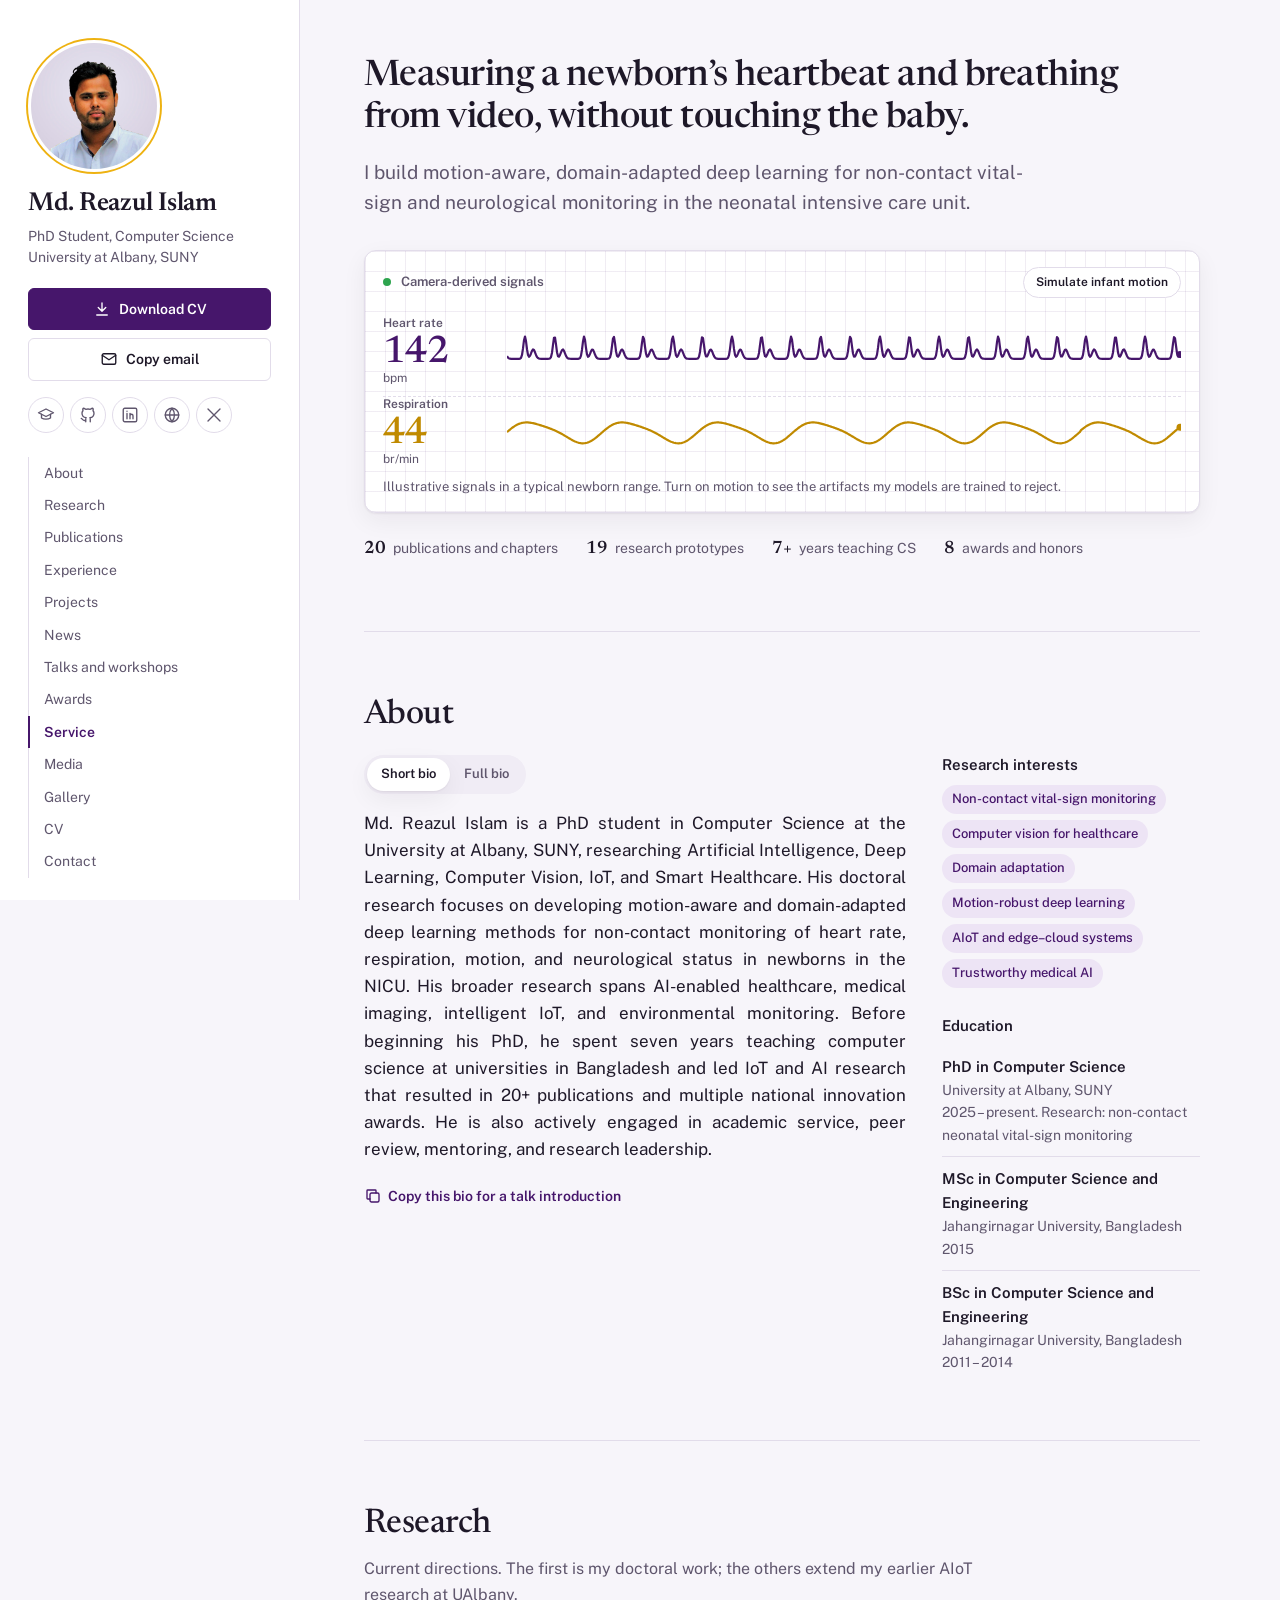
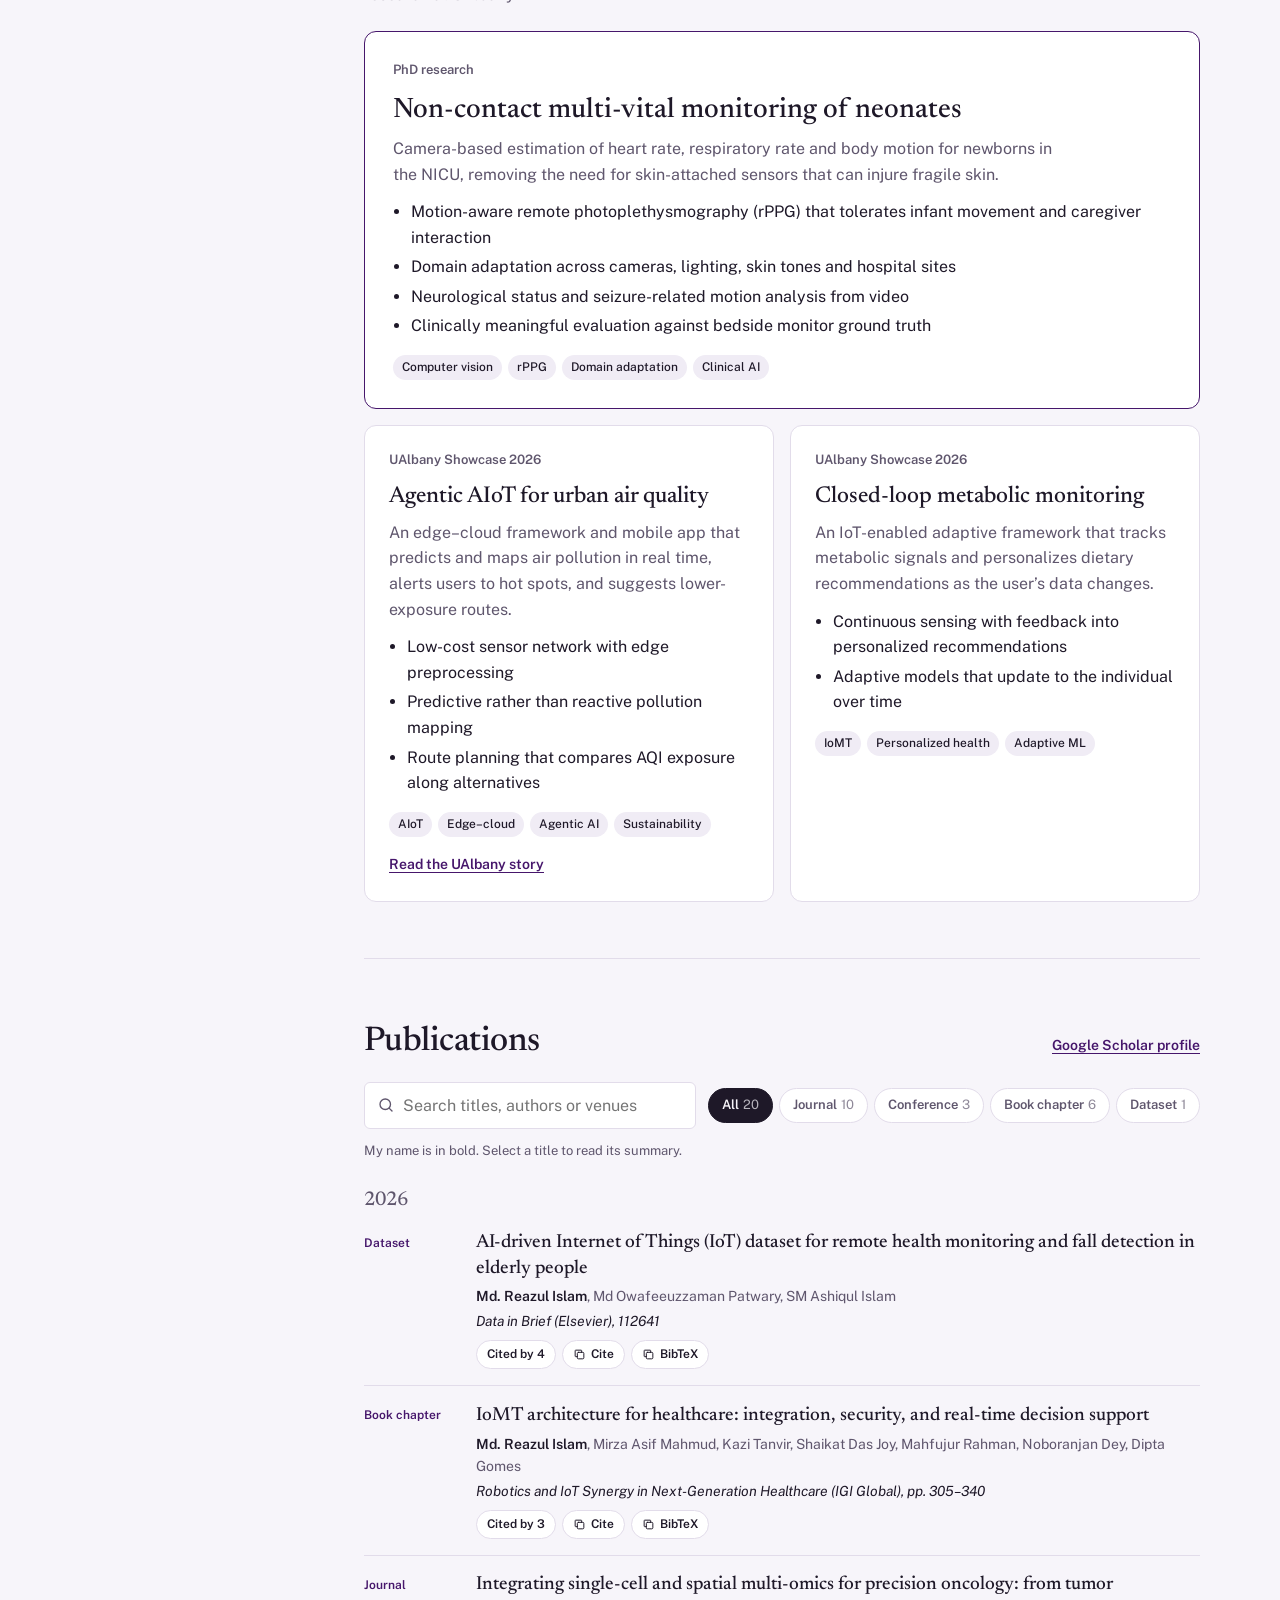
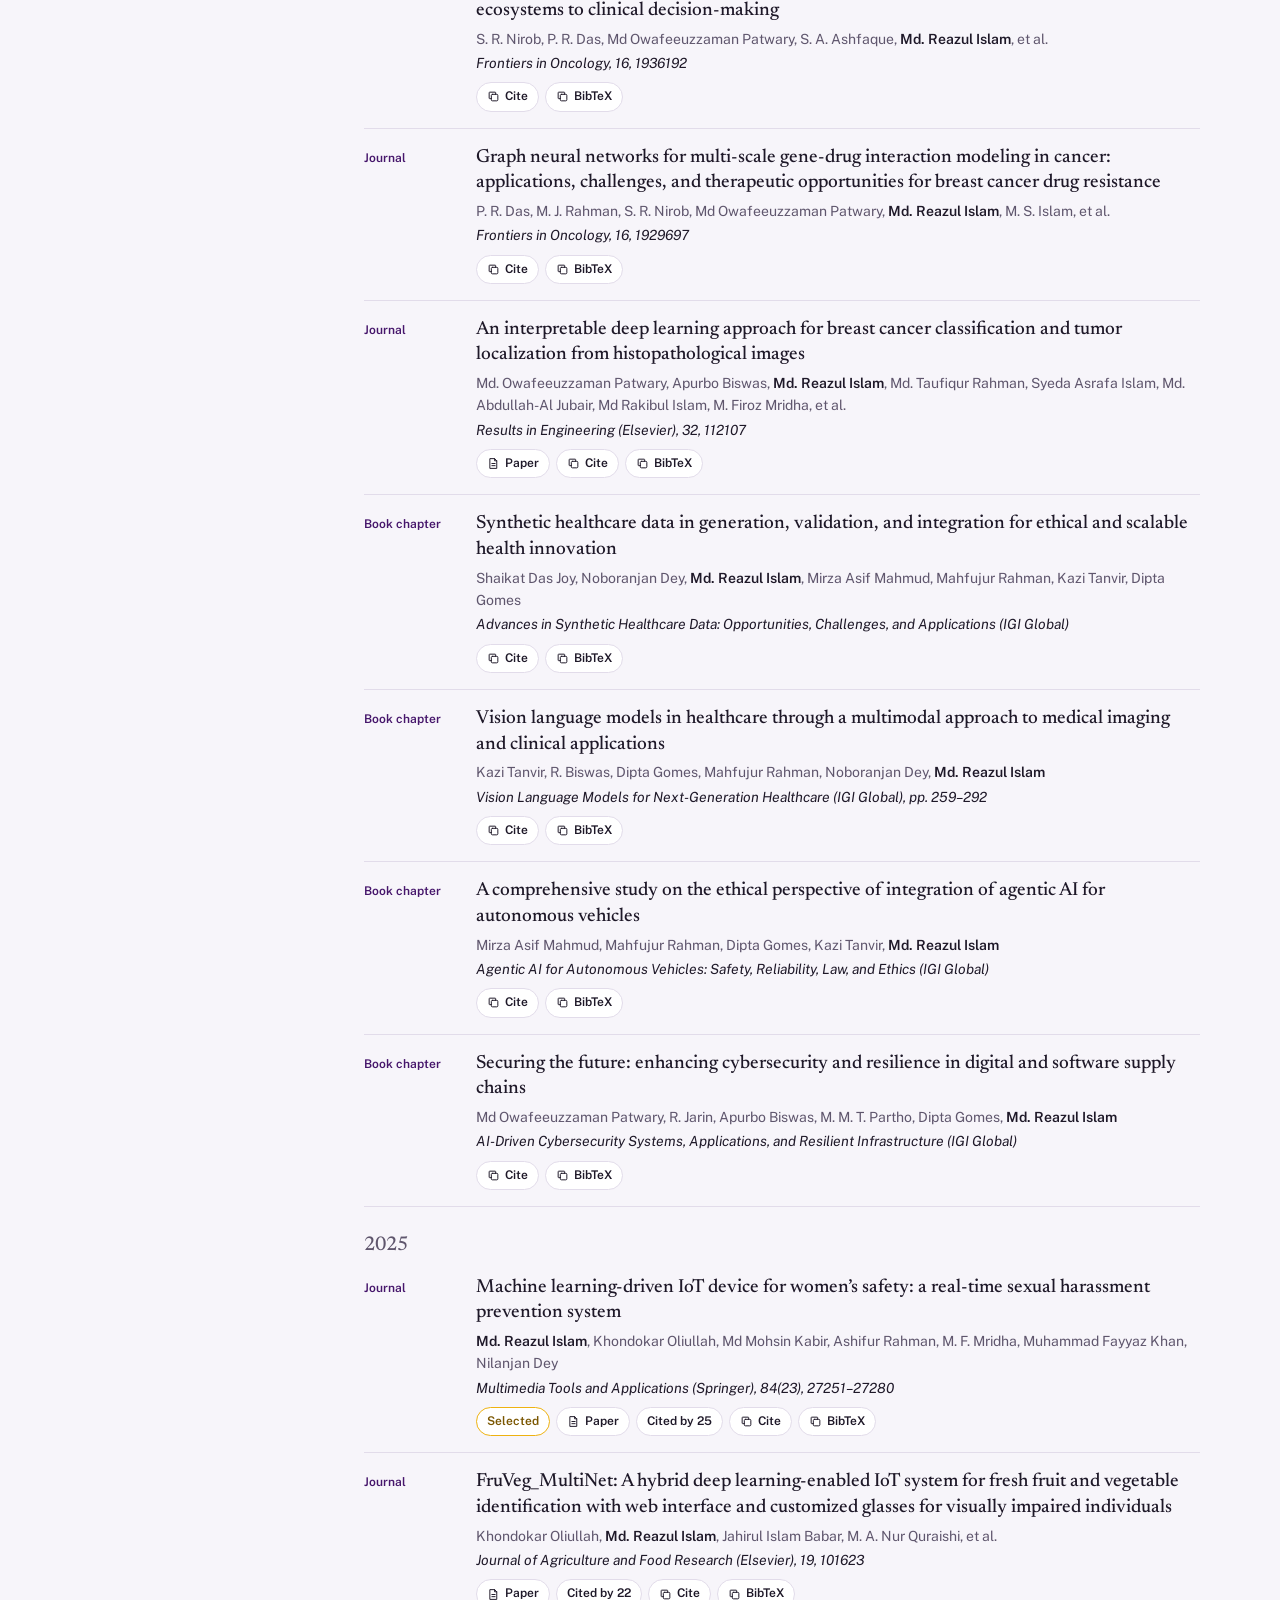
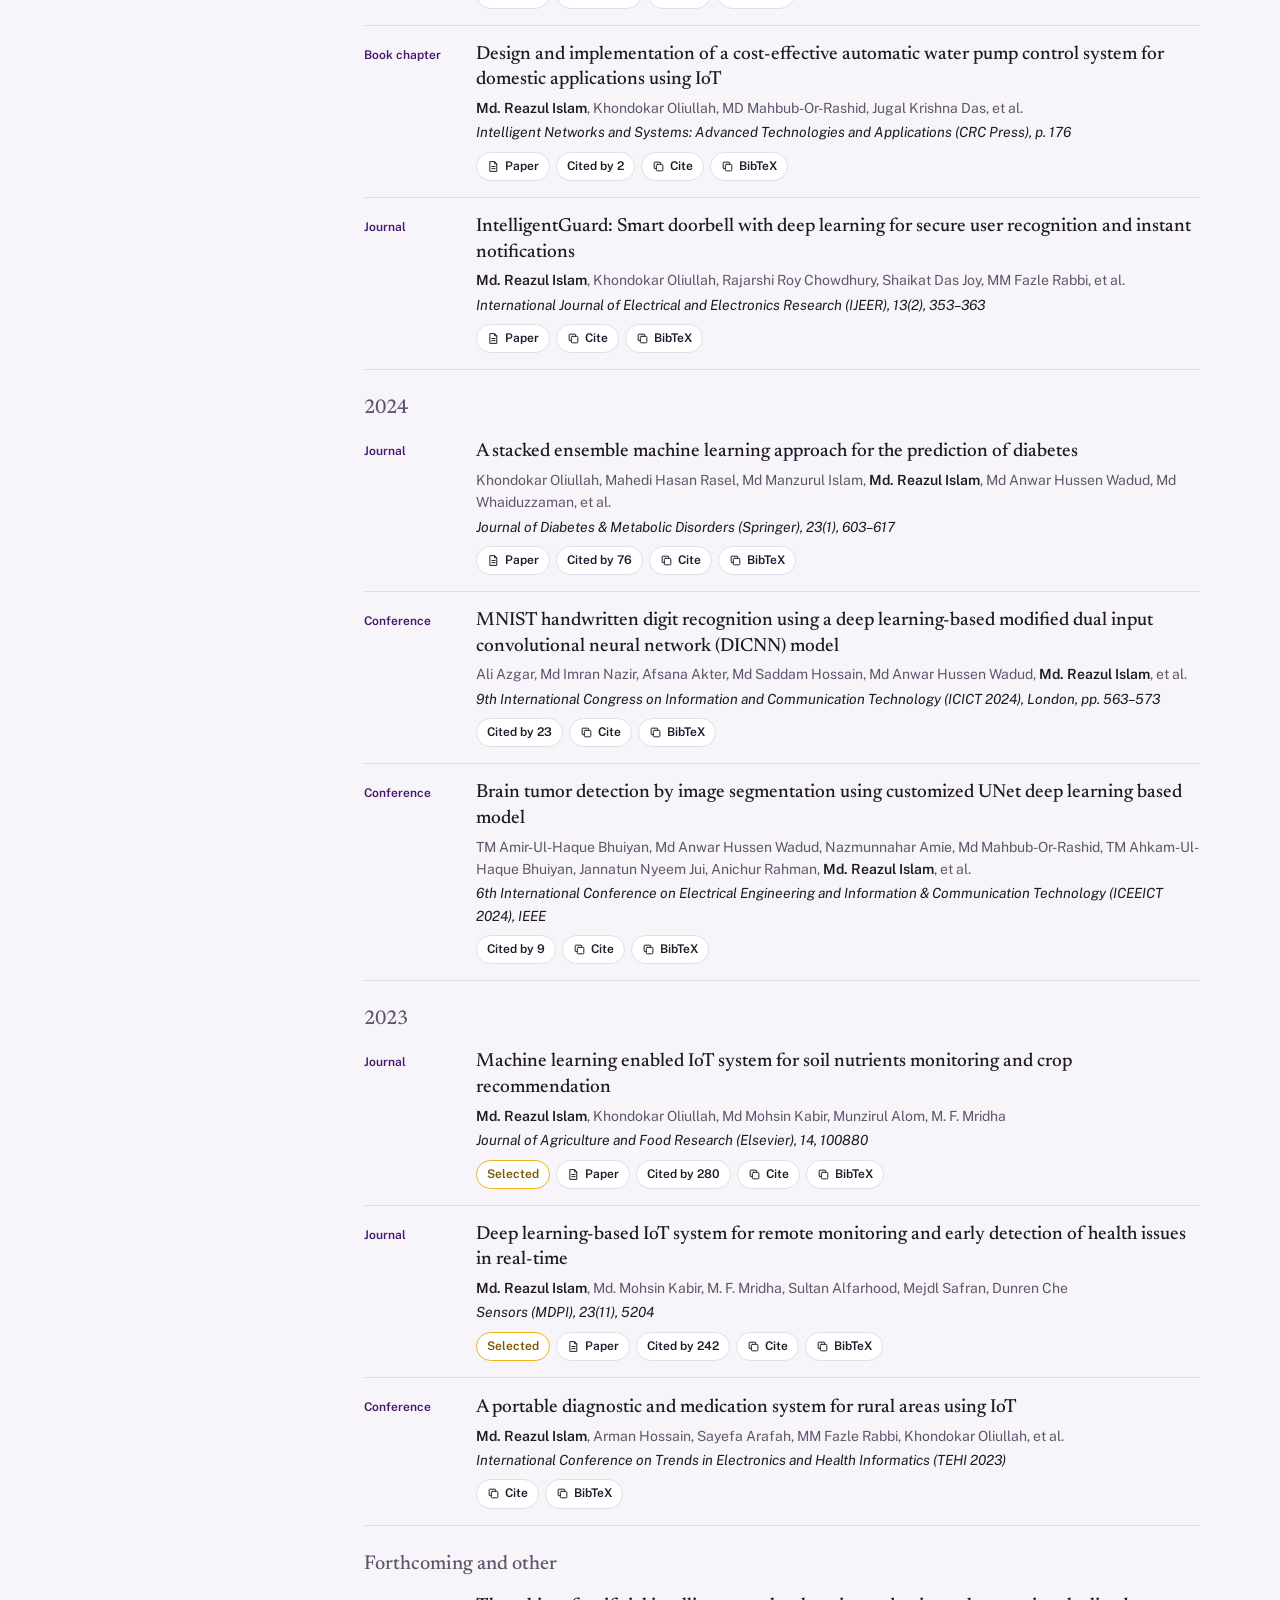
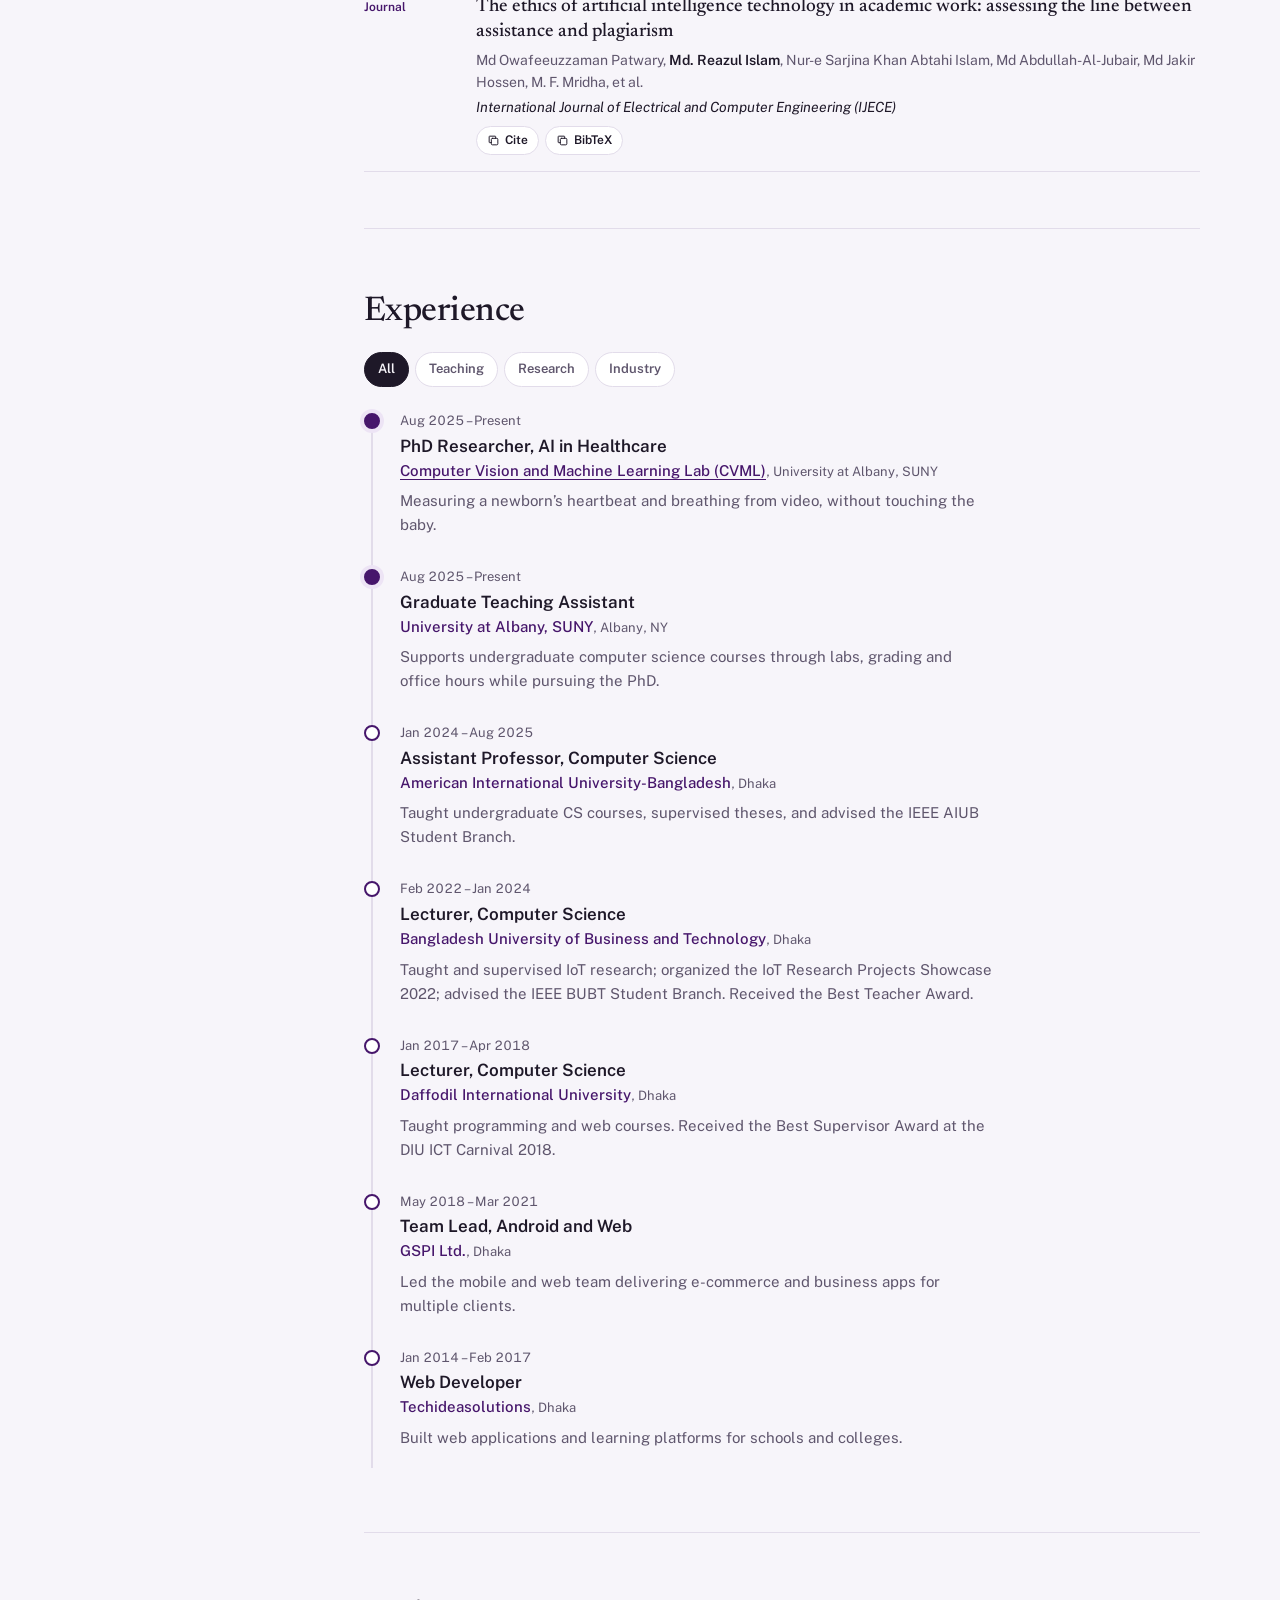
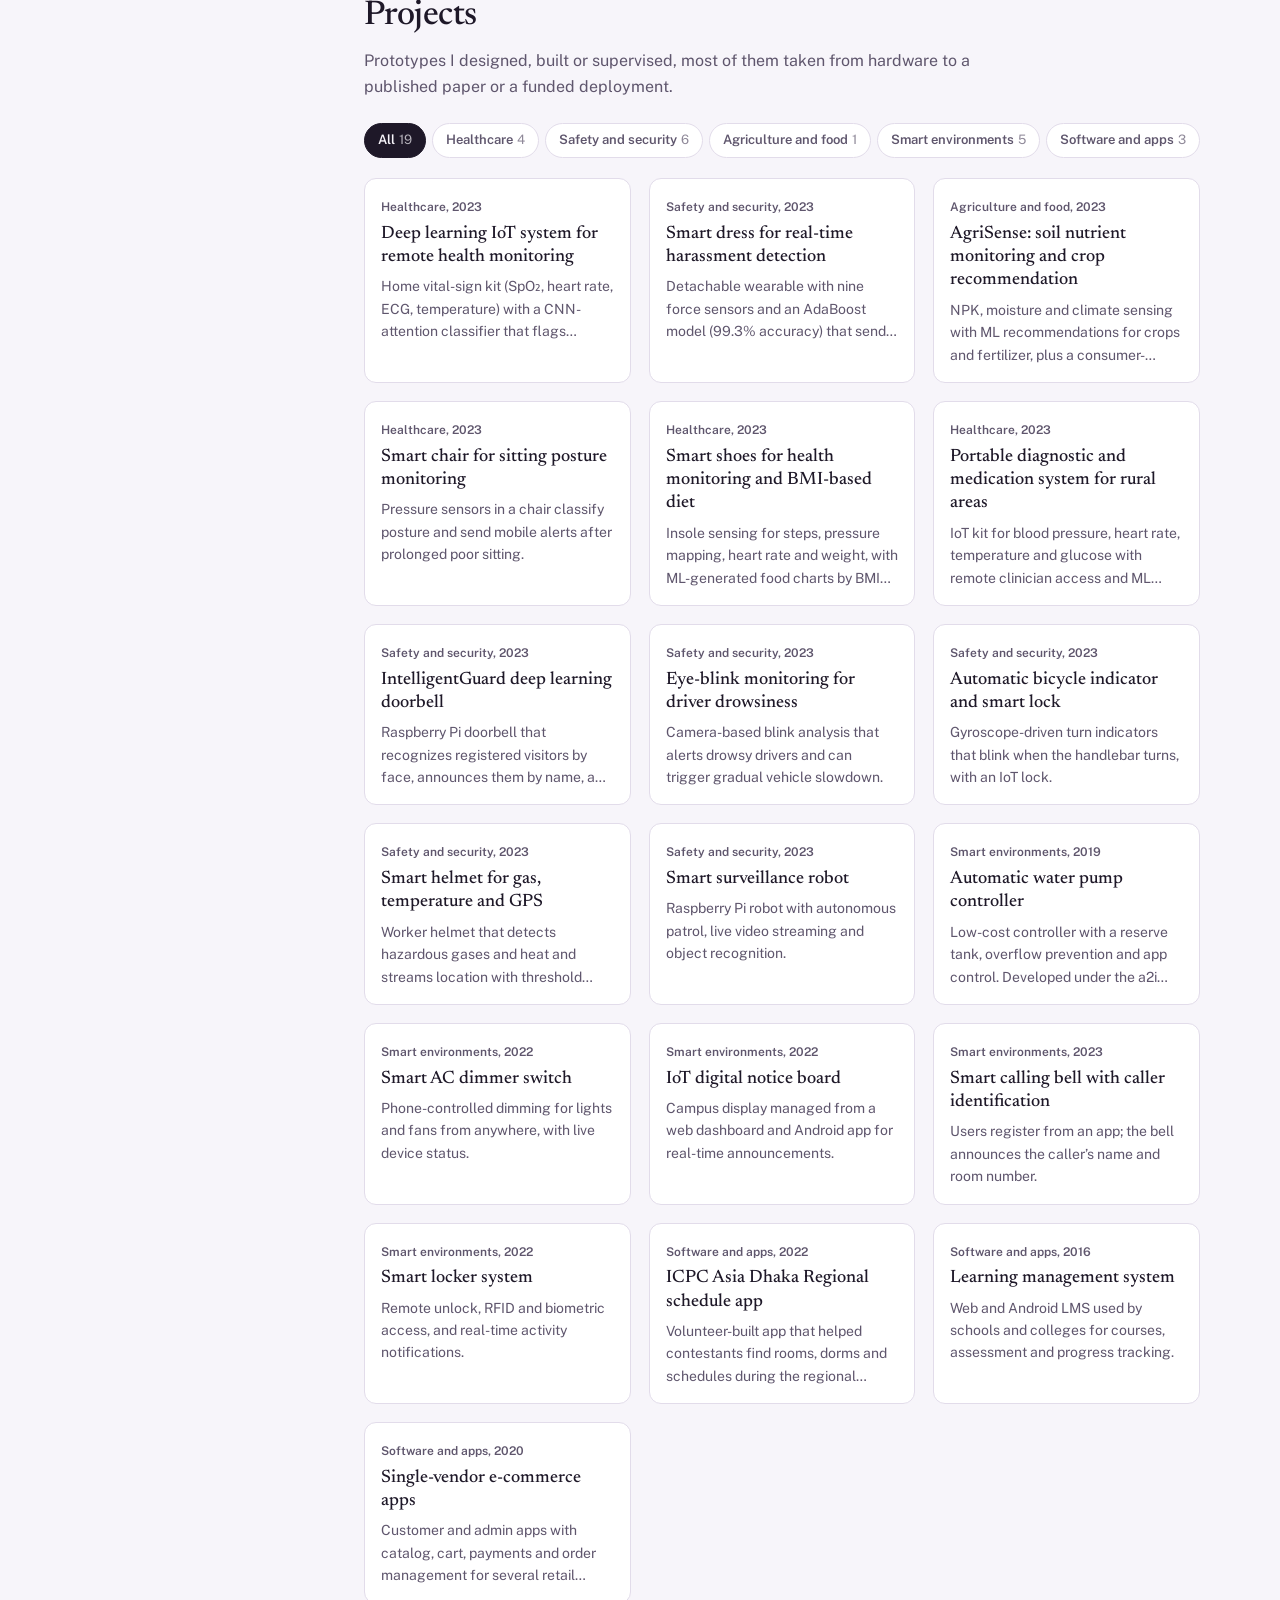
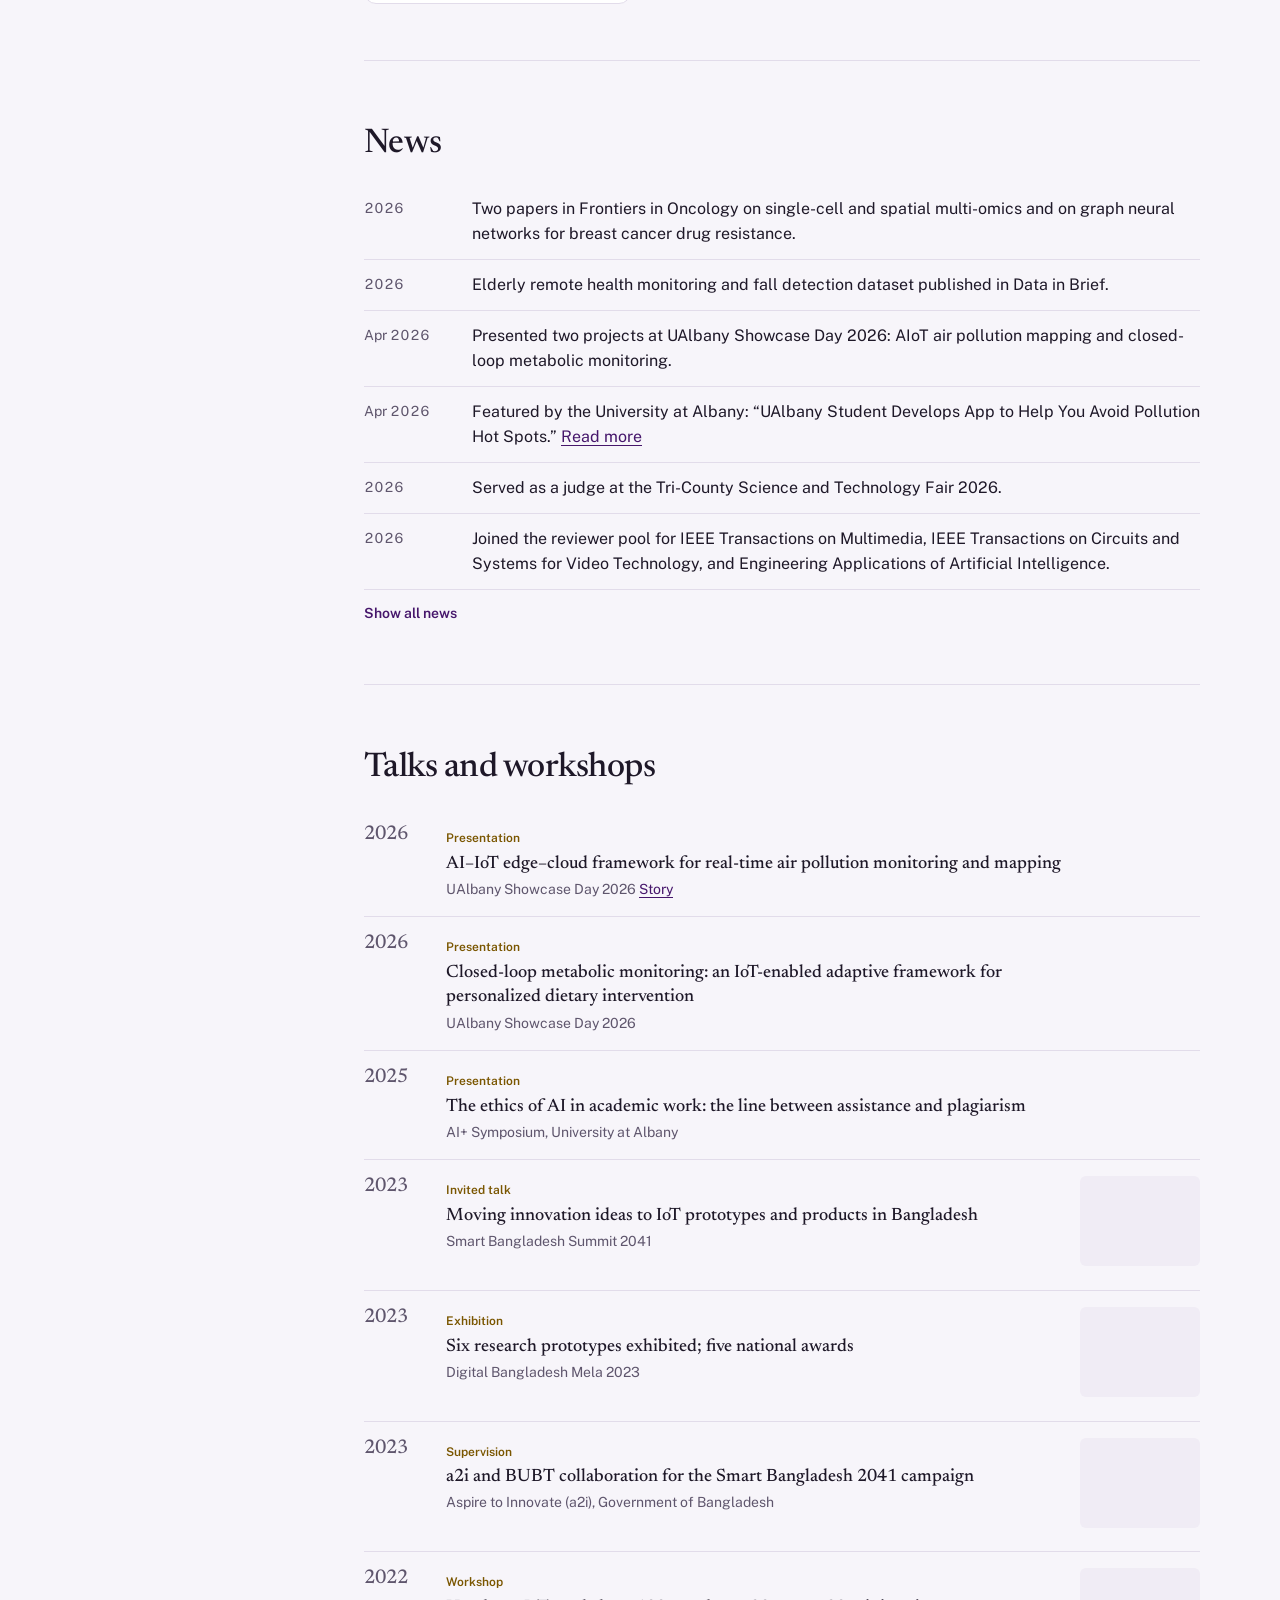
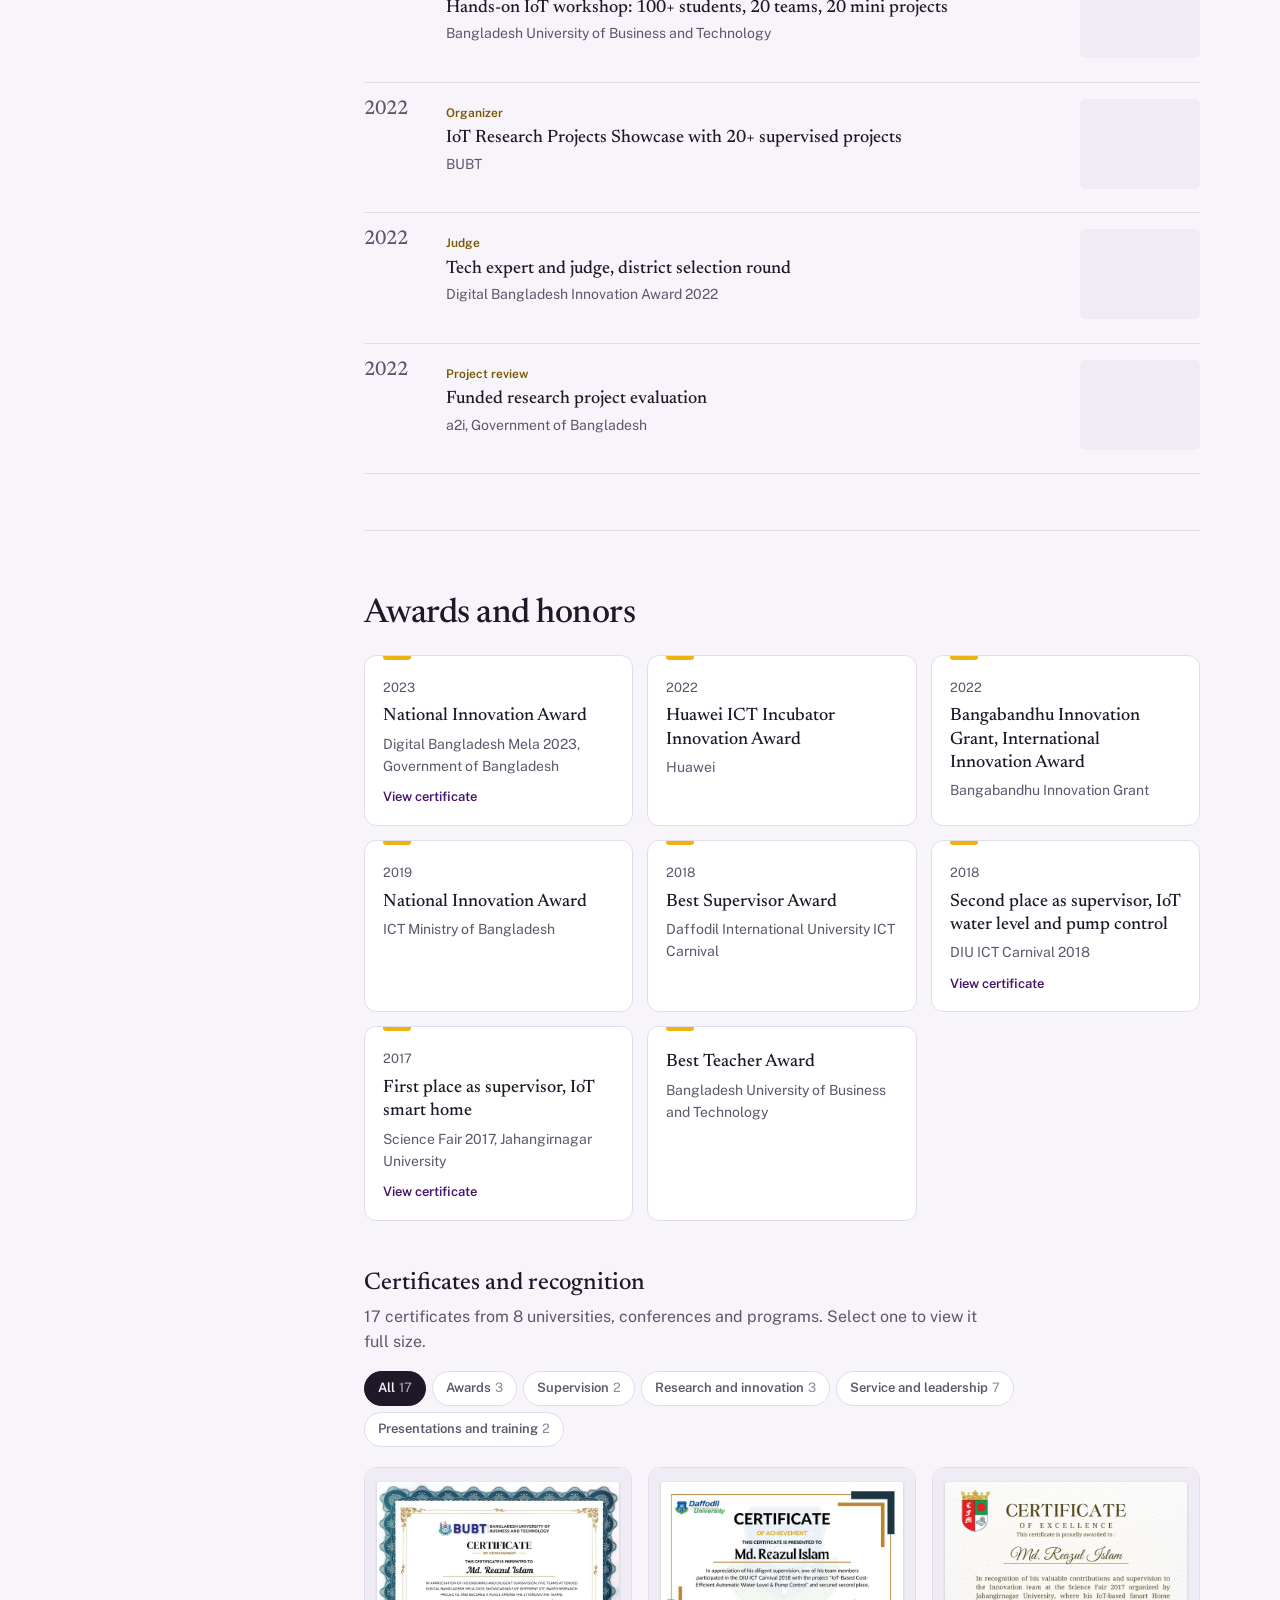
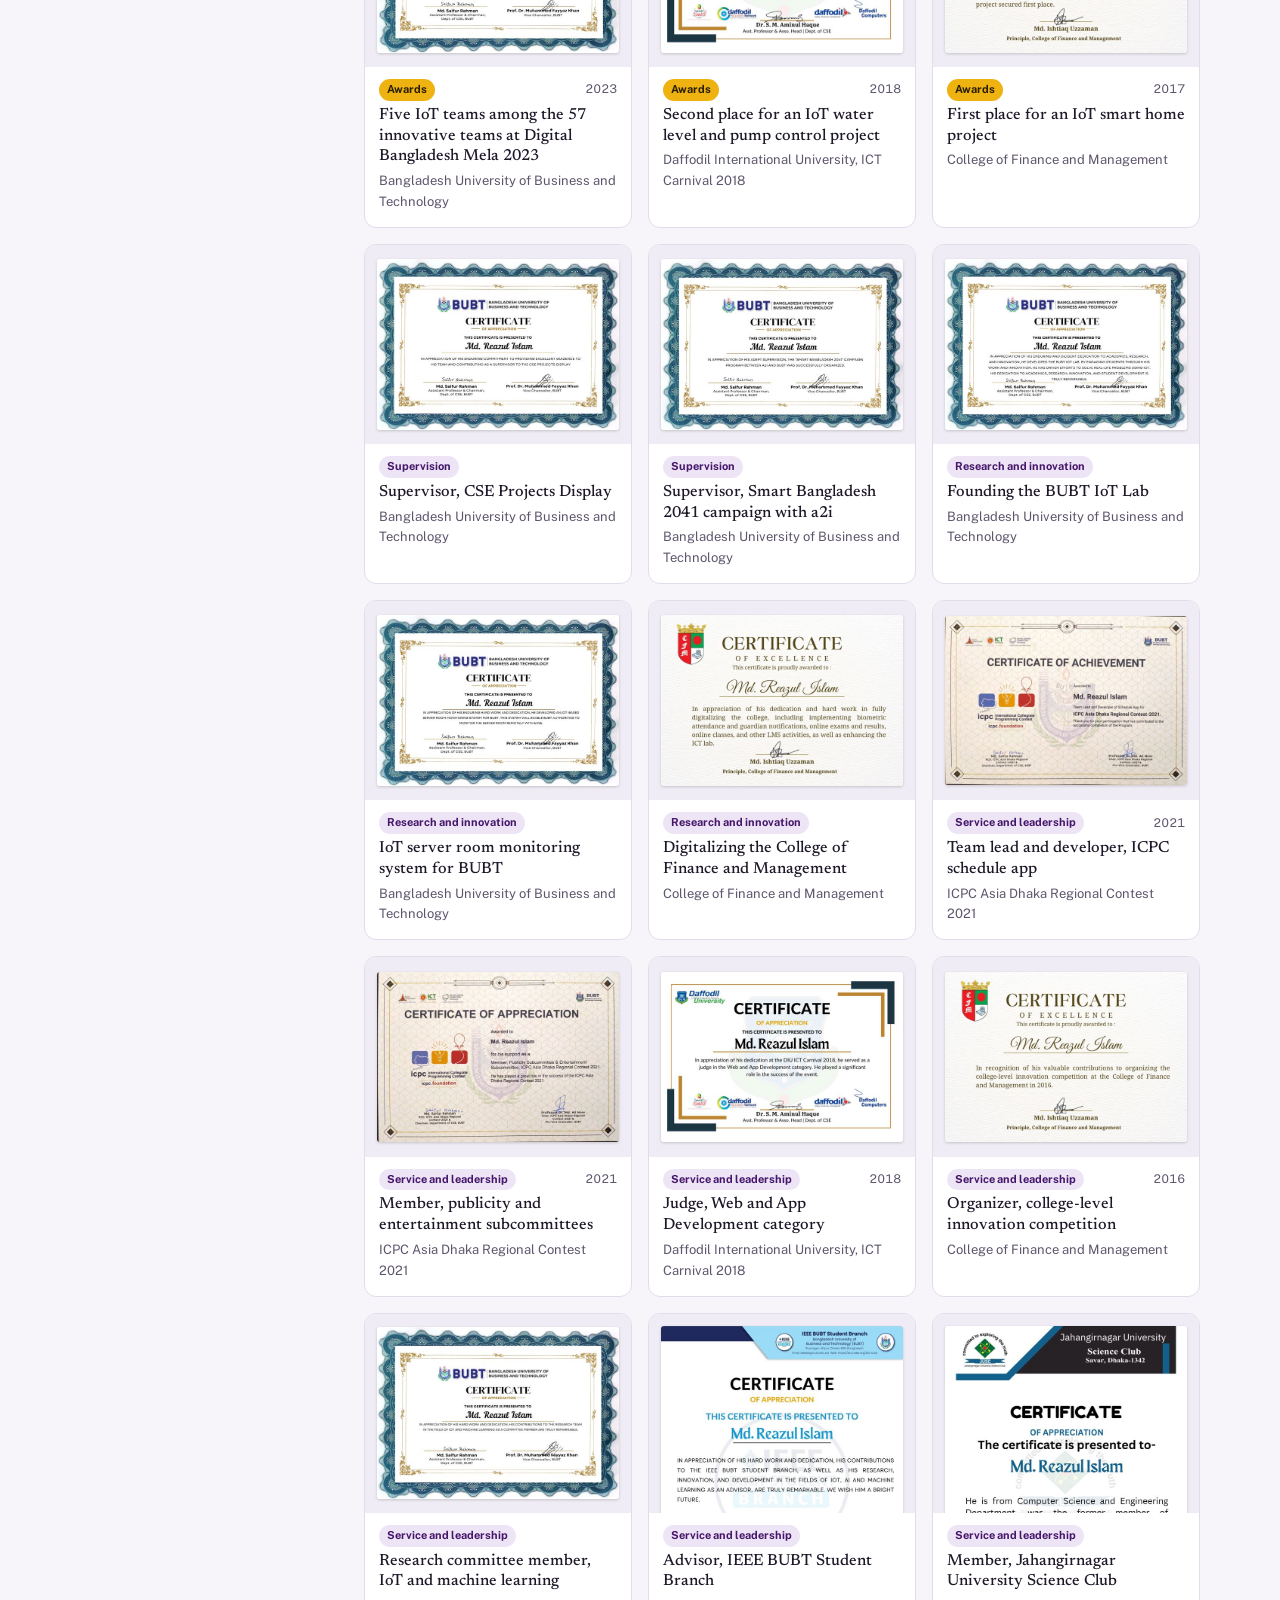
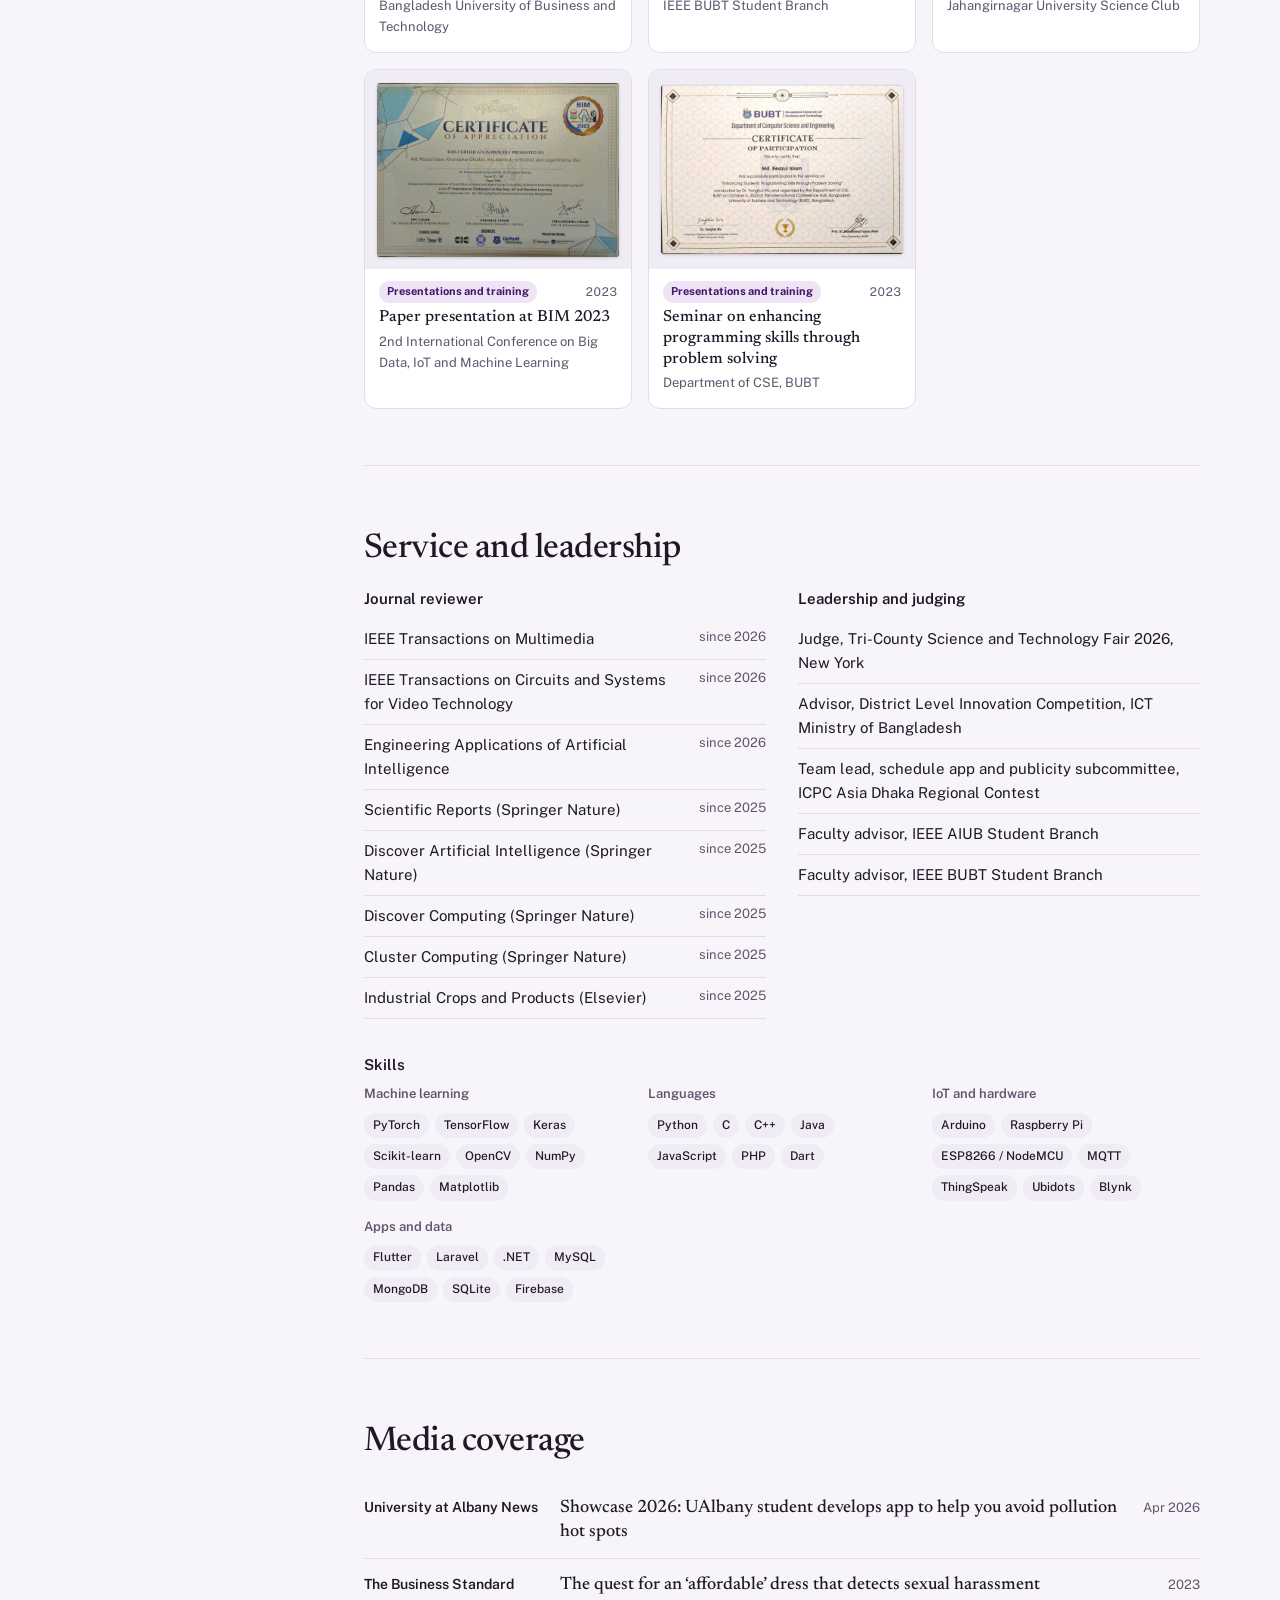
==== commit 3fc06fe6: "Smart shoes: YouTube video and three video frames" ====
--- a/index.html
+++ b/index.html
@@ -306,6 +306,7 @@
     <div class="pm-media">
       <img id="pmImg" alt="">
       <video id="pmVideo" controls playsinline preload="metadata" hidden></video>
+      <iframe id="pmYoutube" hidden allow="accelerometer; autoplay; clipboard-write; encrypted-media; gyroscope; picture-in-picture; web-share" allowfullscreen referrerpolicy="strict-origin-when-cross-origin"></iframe>
       <button class="pm-nav prev" id="pmPrev" aria-label="Previous image">‹</button>
       <button class="pm-nav next" id="pmNext" aria-label="Next image">›</button>
       <div class="pm-count" id="pmCount"></div>
--- a/assets/css/style.css
+++ b/assets/css/style.css
@@ -301,6 +301,9 @@
 }
 .proj:hover { border-color: var(--accent); }
 .proj:hover .proj-img img { transform: scale(1.04); }
+/* YouTube still frames are 4:3 with black bars on 16:9 videos; crop the bars on cards */
+.proj-img img[src*="ytimg.com"] { transform: scale(1.34); }
+.proj:hover .proj-img img[src*="ytimg.com"] { transform: scale(1.39); }
 .proj-img { aspect-ratio: 4 / 3; background: var(--surface-2); overflow: hidden; position: relative; }
 .proj-img img { width: 100%; height: 100%; object-fit: cover; transition: transform .4s; }
 .proj-badge { position: absolute; top: 10px; left: 10px; background: var(--gold); color: #2A1E00; font-size: 11px; font-weight: 700; padding: 3px 8px; border-radius: 4px; }
@@ -423,7 +426,10 @@
 .pm-nav[hidden] { display: none; }
 .pm-count { position: absolute; top: 12px; bottom: auto; left: 50%; transform: translateX(-50%); color: #fff; font-size: 12px; background: rgba(0,0,0,.5); padding: 2px 8px; border-radius: 999px; }
 .pm-media video { width: 100%; max-height: 70vh; background: #000; display: block; }
-.pm-media video[hidden], .pm-media img[hidden] { display: none; }
+.pm-media video[hidden], .pm-media img[hidden], .pm-media iframe[hidden] { display: none; }
+.pm-media iframe { width: 100%; aspect-ratio: 16 / 9; border: 0; display: block; background: #000; }
+.pm-thumb { position: relative; }
+.pm-play-over { position: absolute; inset: 0; display: grid; place-items: center; background: rgba(0,0,0,.35); }
 .pm-thumbs { display: flex; justify-content: center; gap: 6px; padding: 10px 12px 12px; flex-wrap: wrap; width: 100%; }
 .pm-thumbs:empty { display: none; }
 .pm-thumb { width: 46px; height: 34px; padding: 0; border: 2px solid transparent; border-radius: 4px; overflow: hidden; background: #2a2433; opacity: .7; display: grid; place-items: center; }
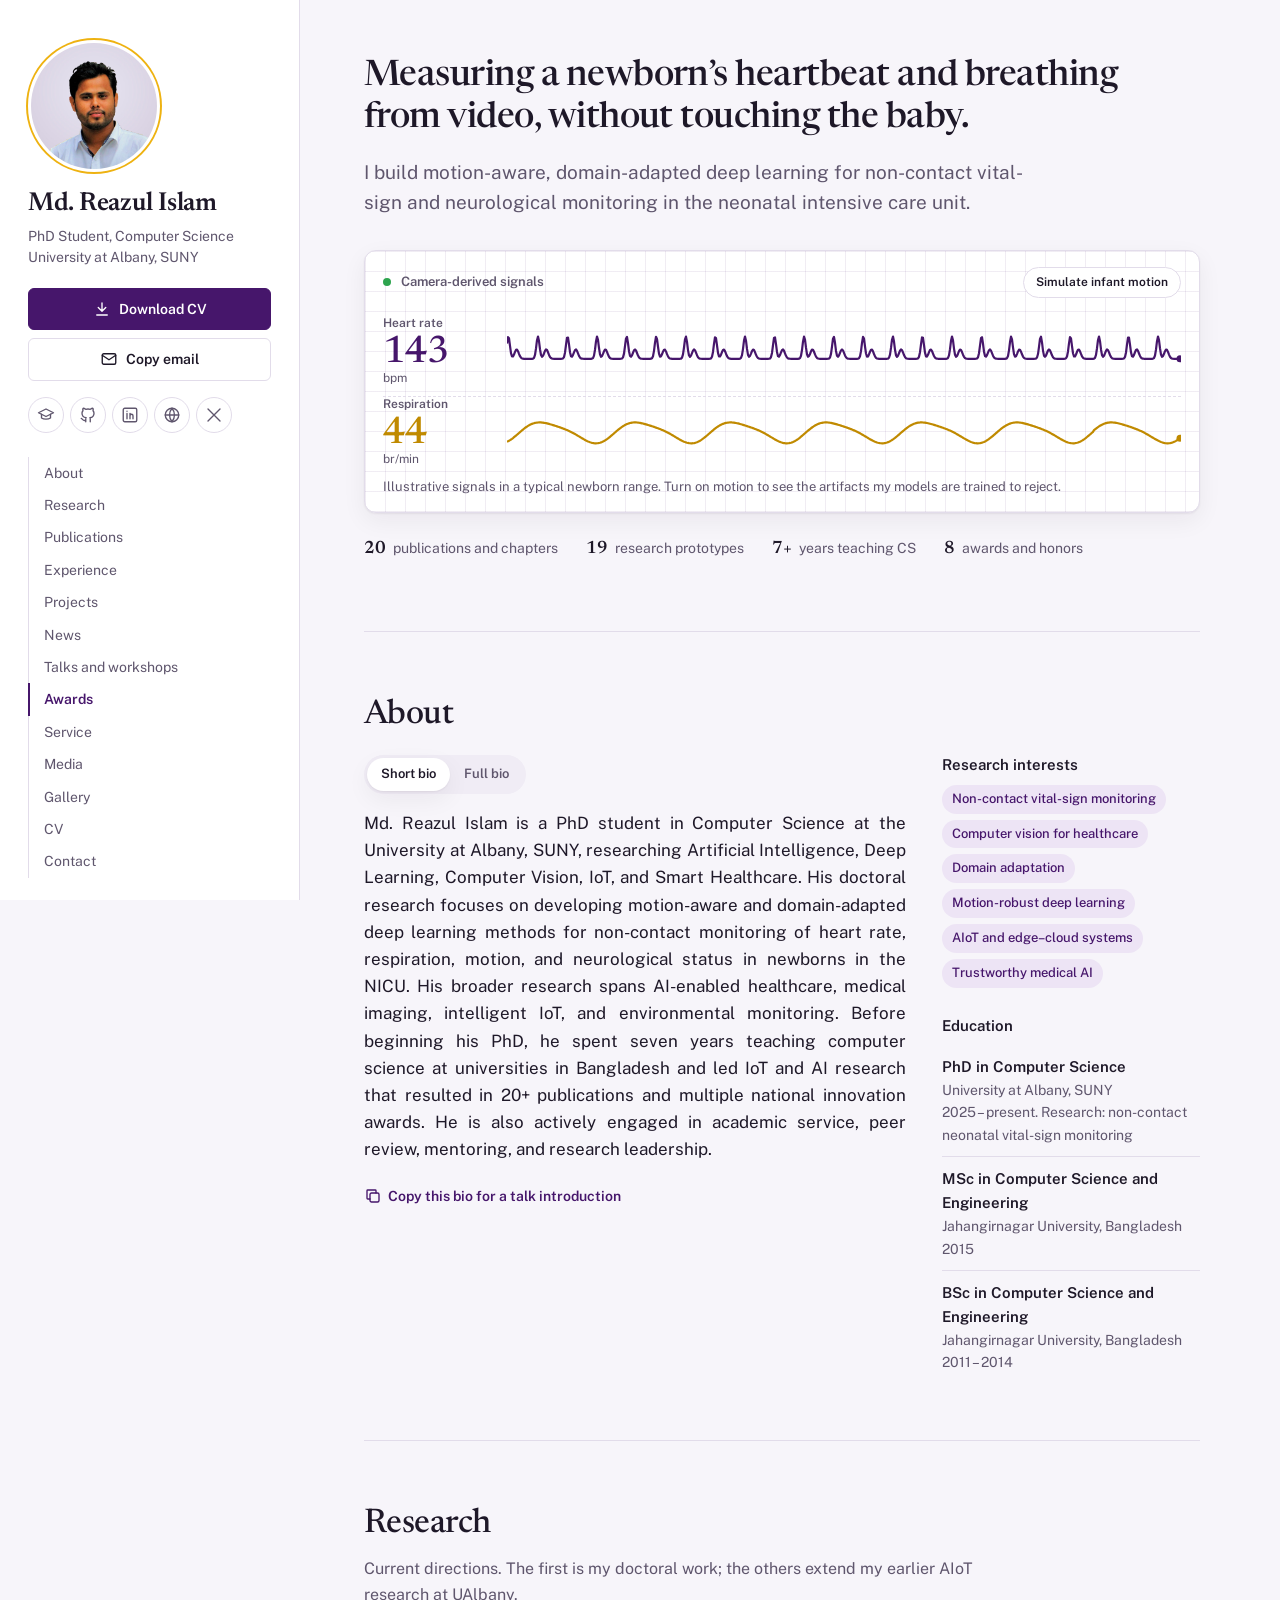
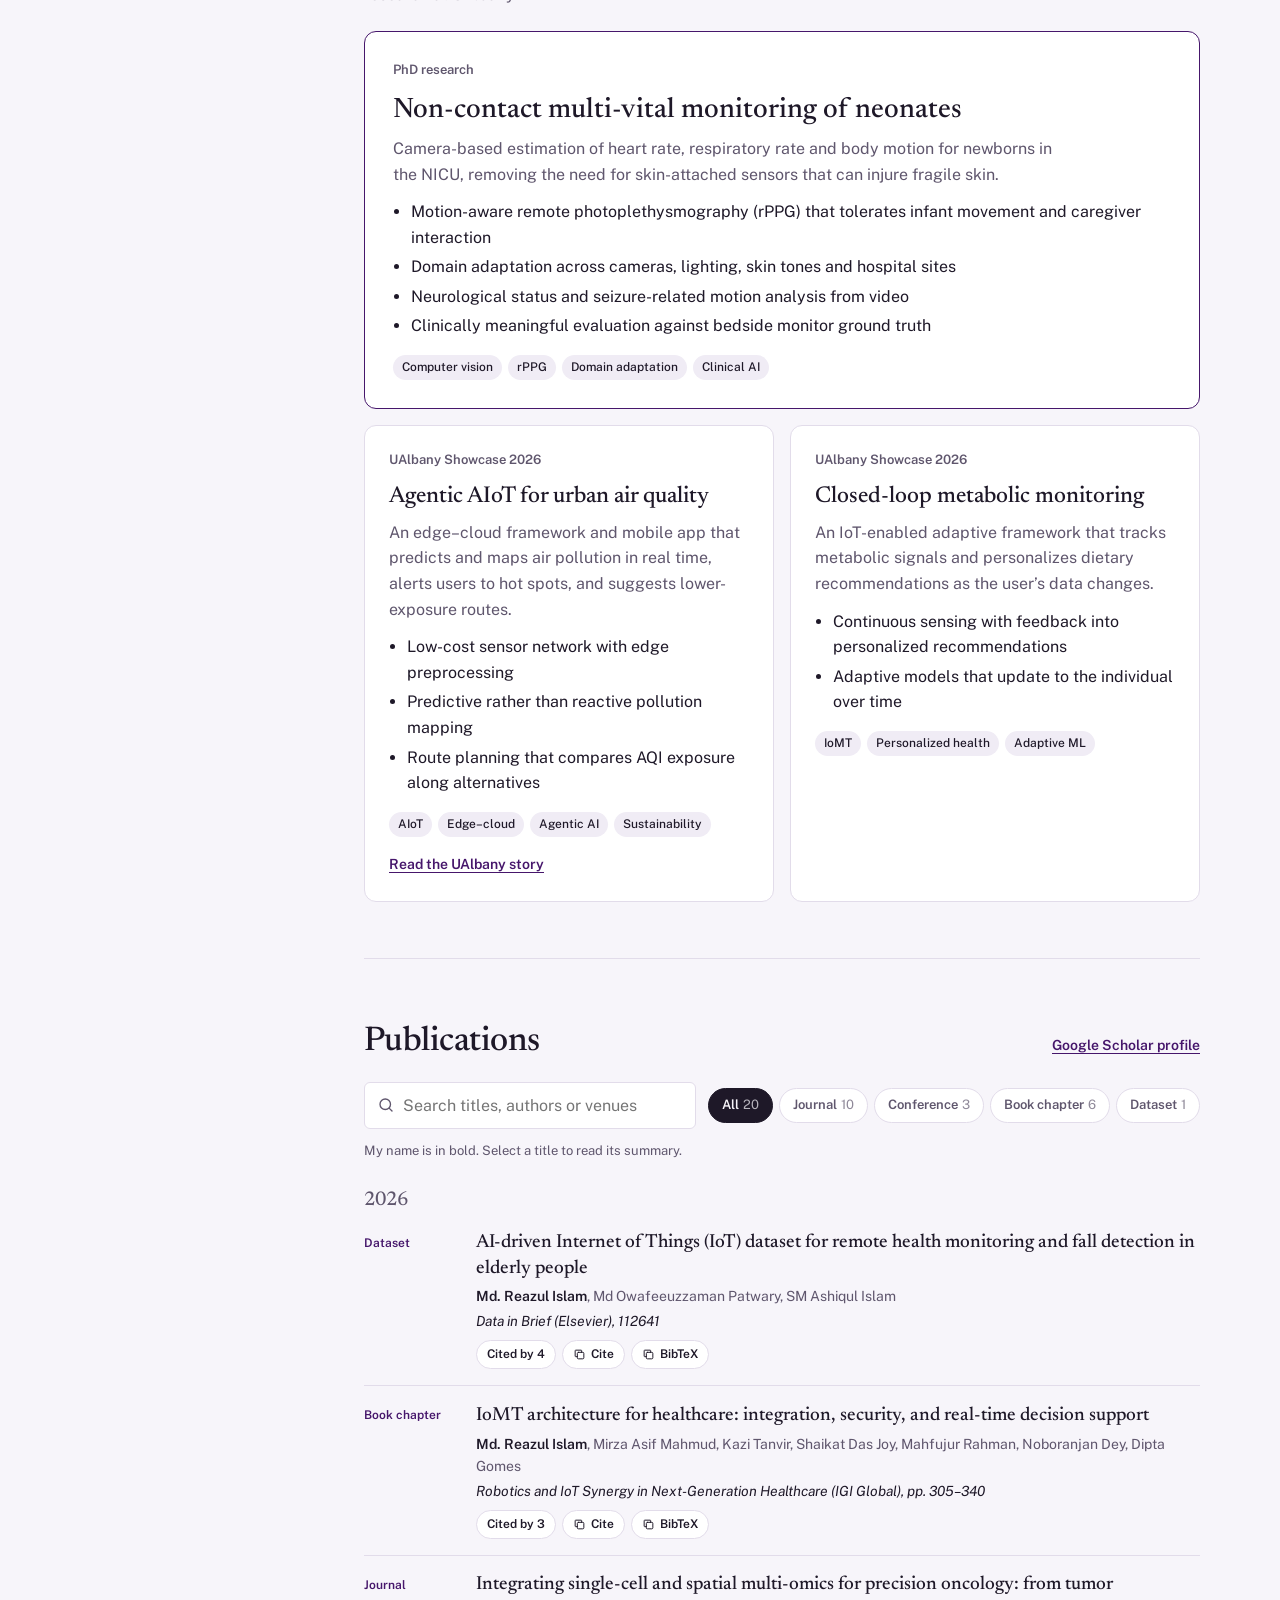
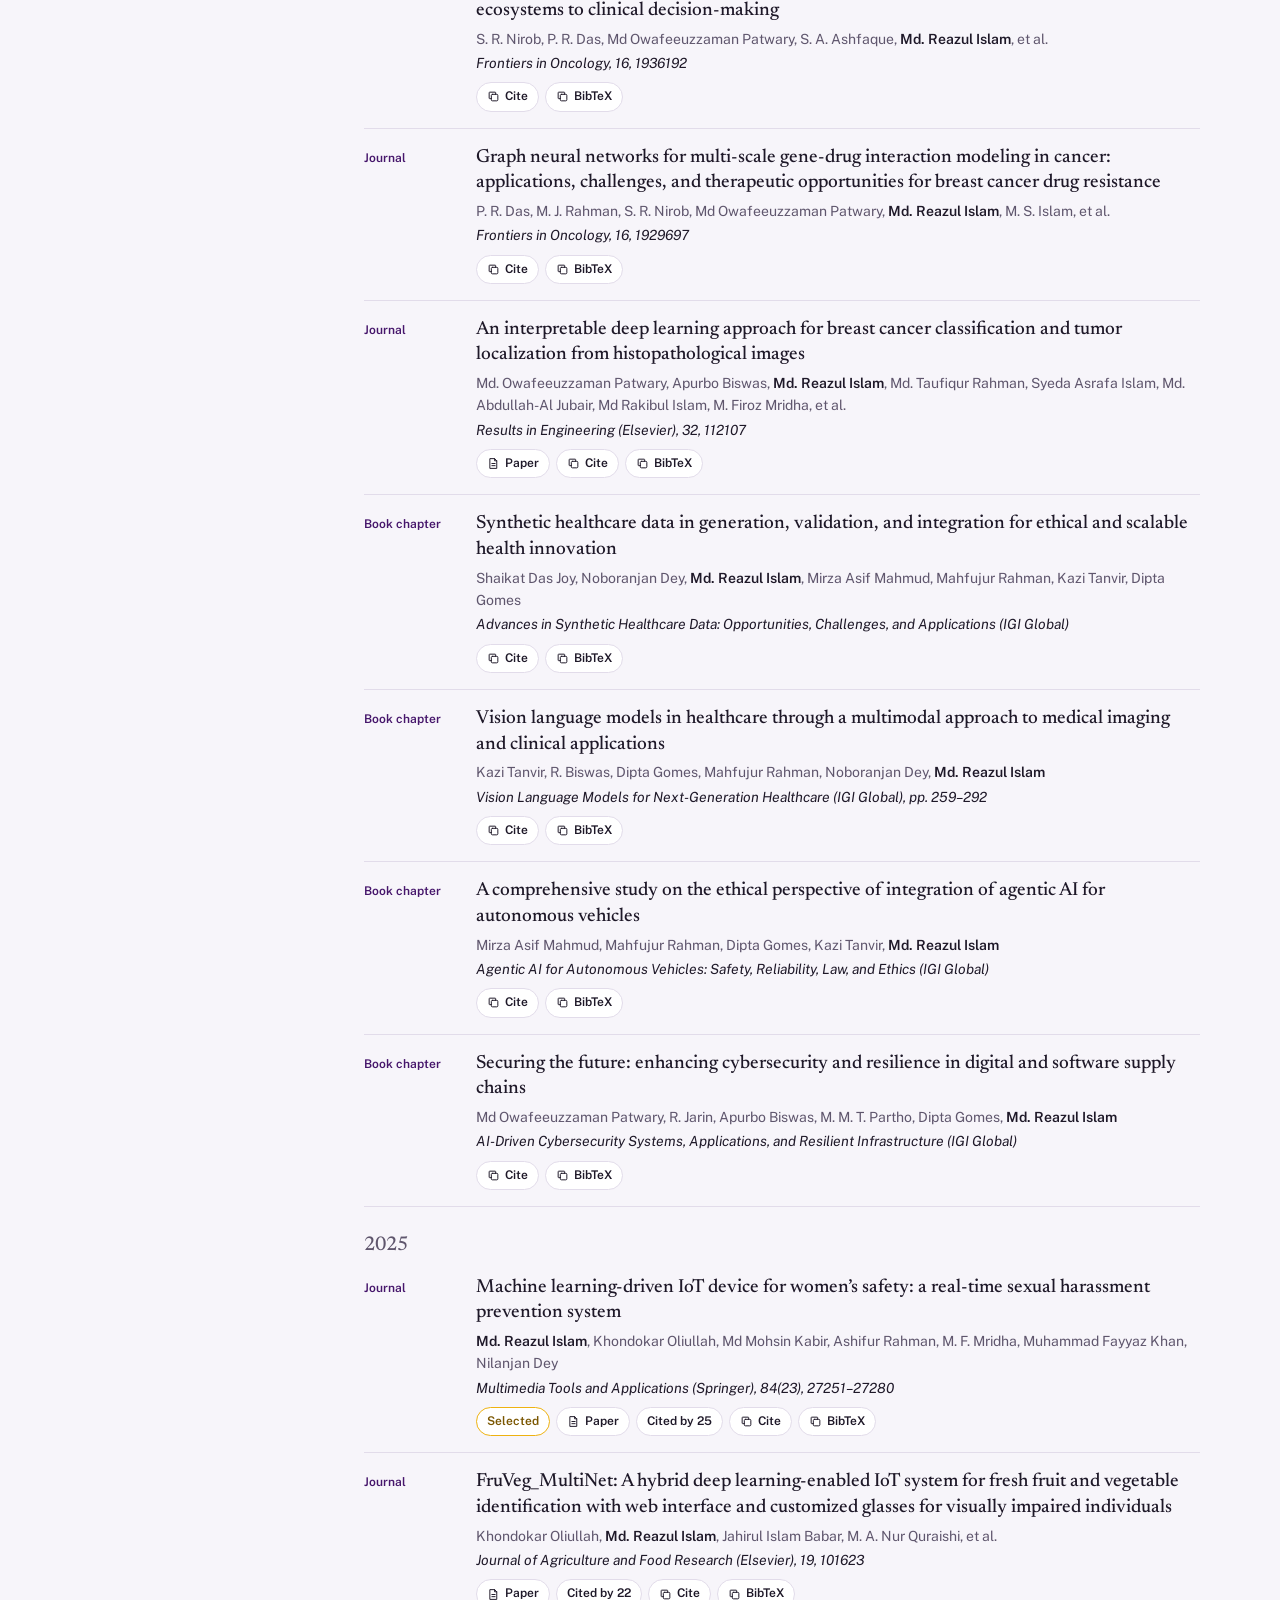
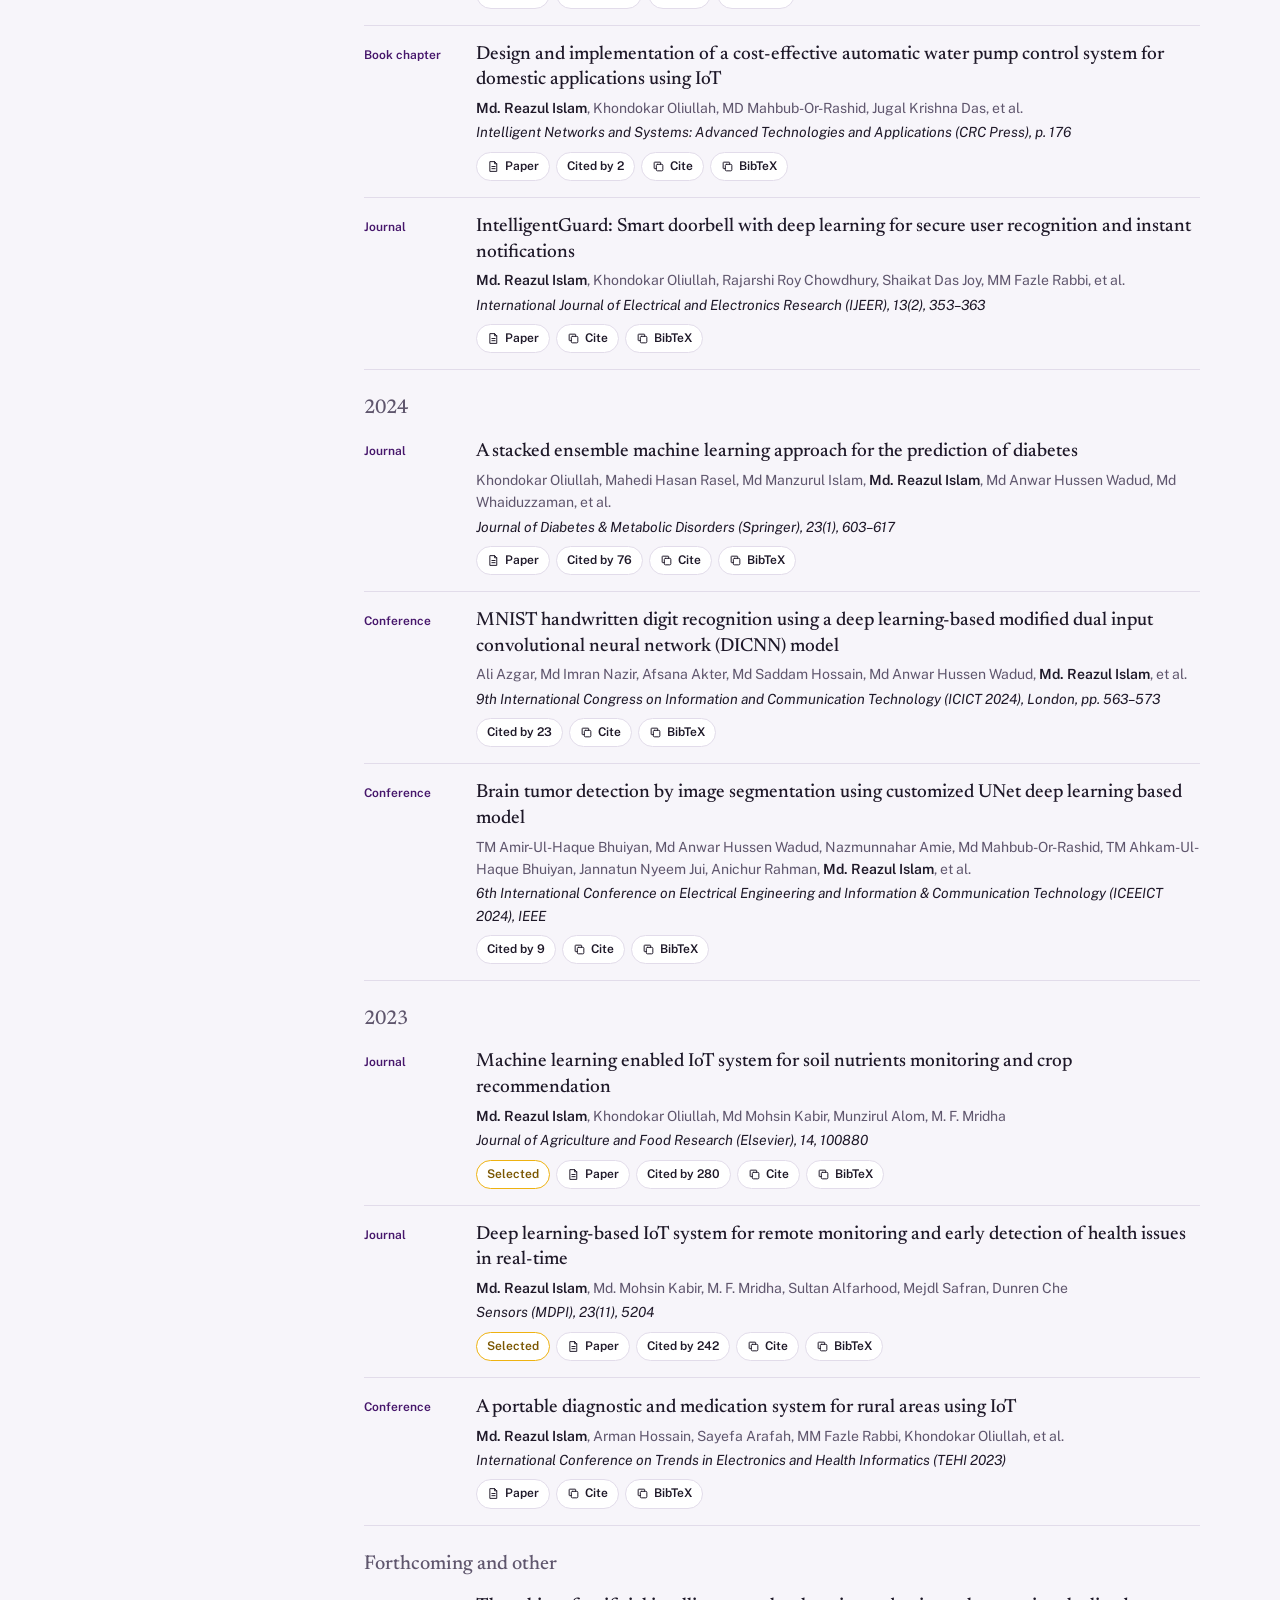
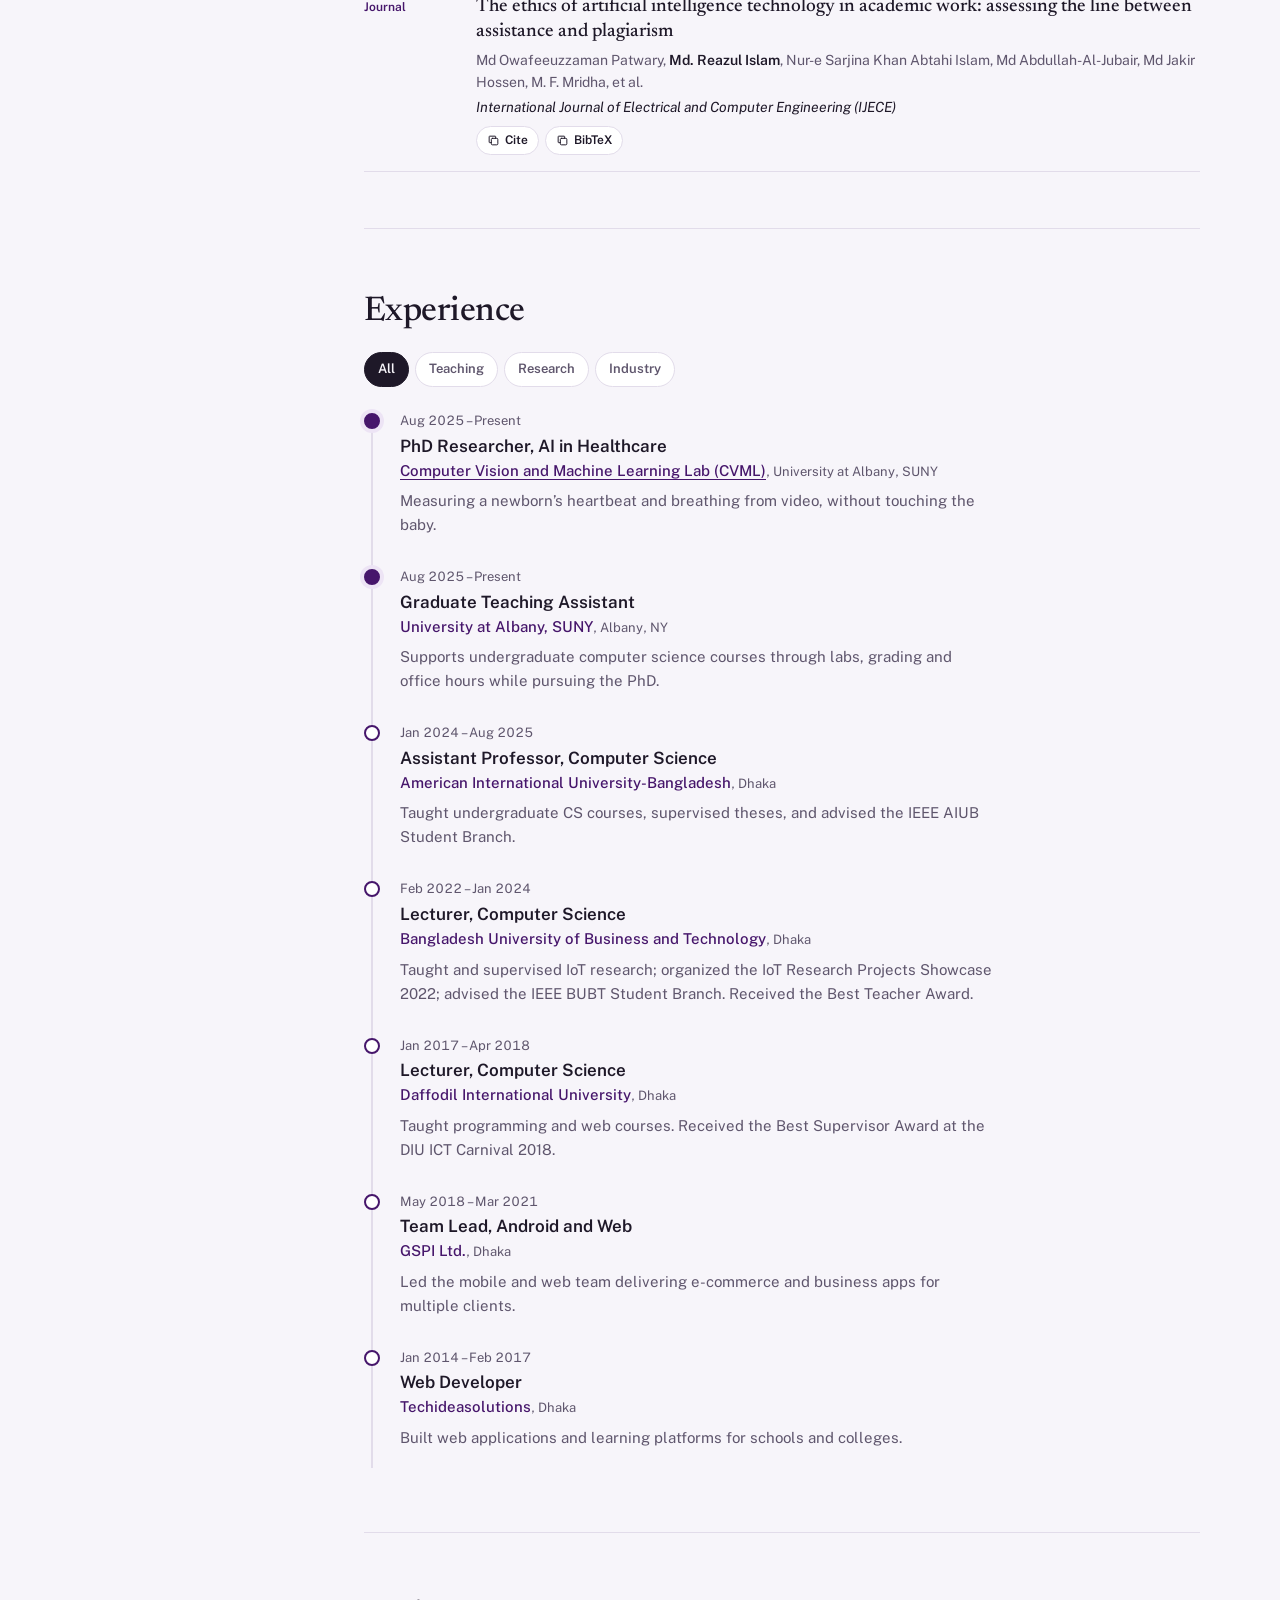
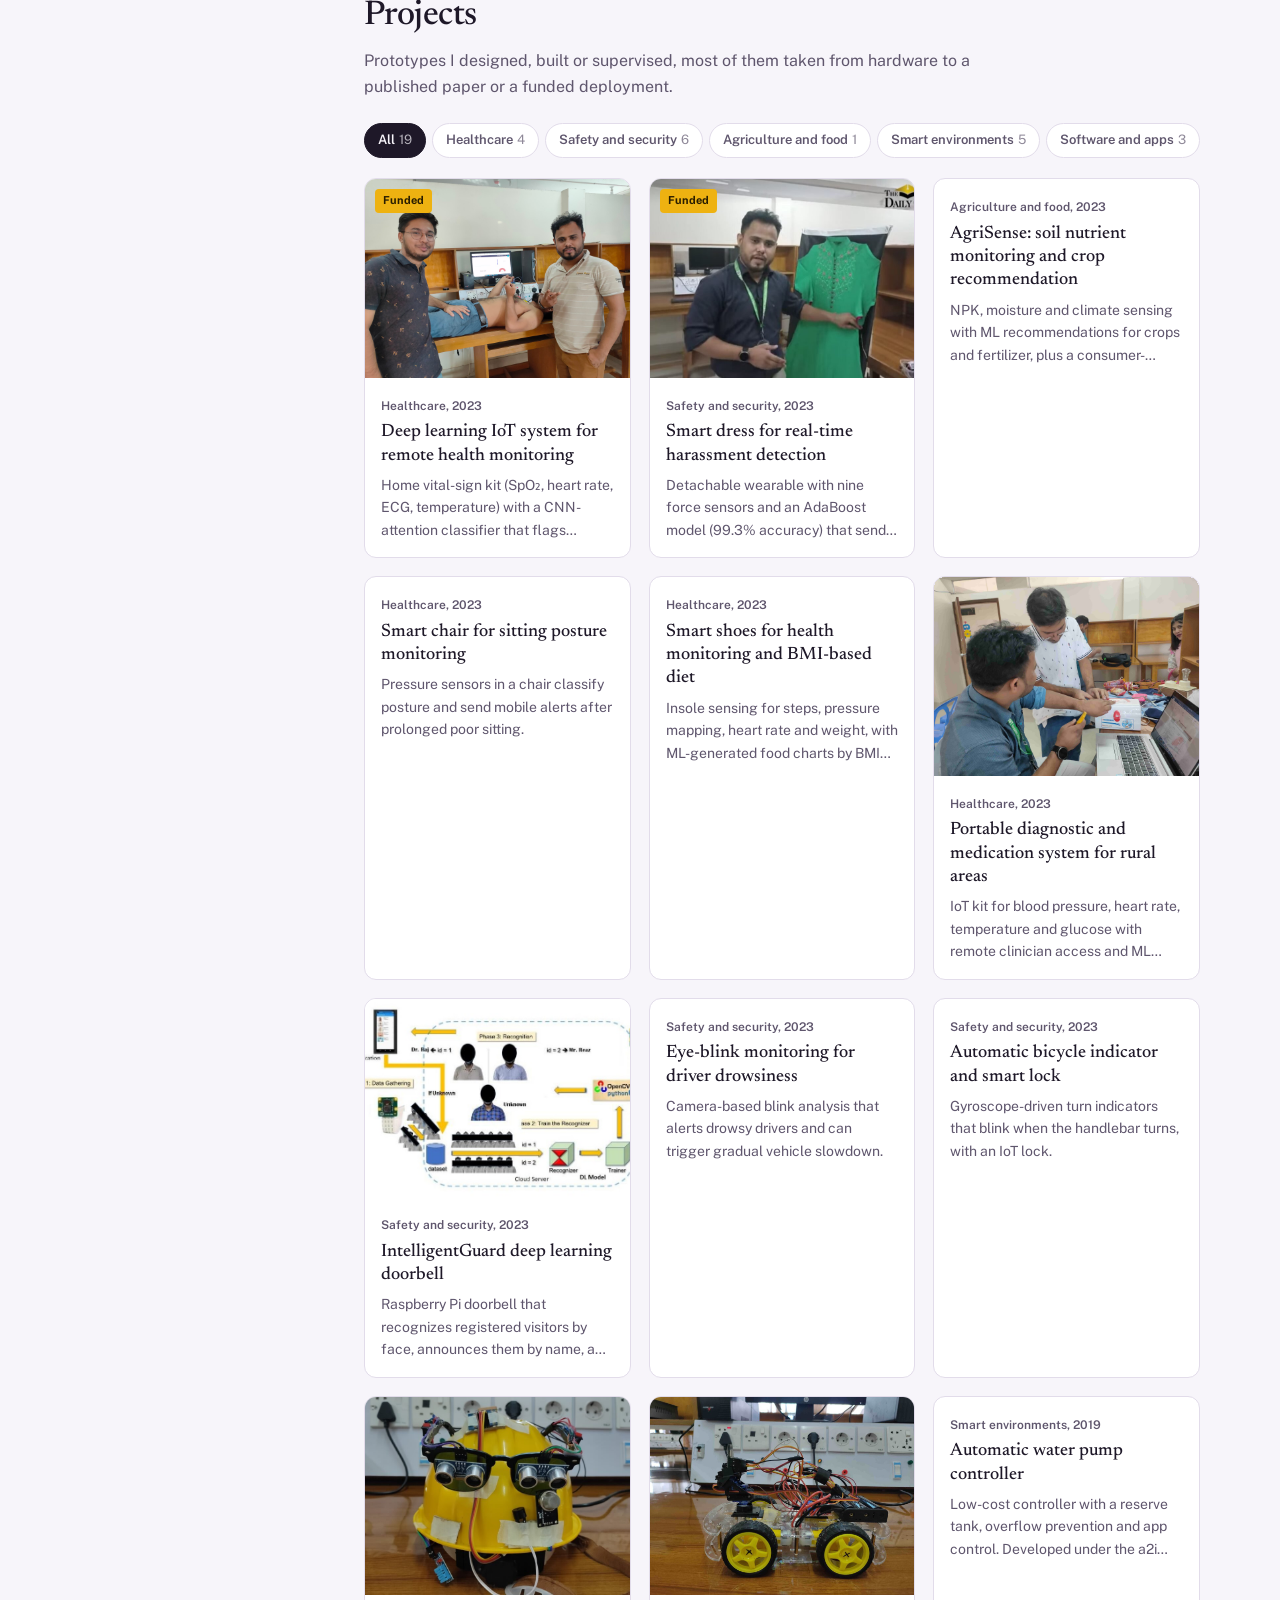
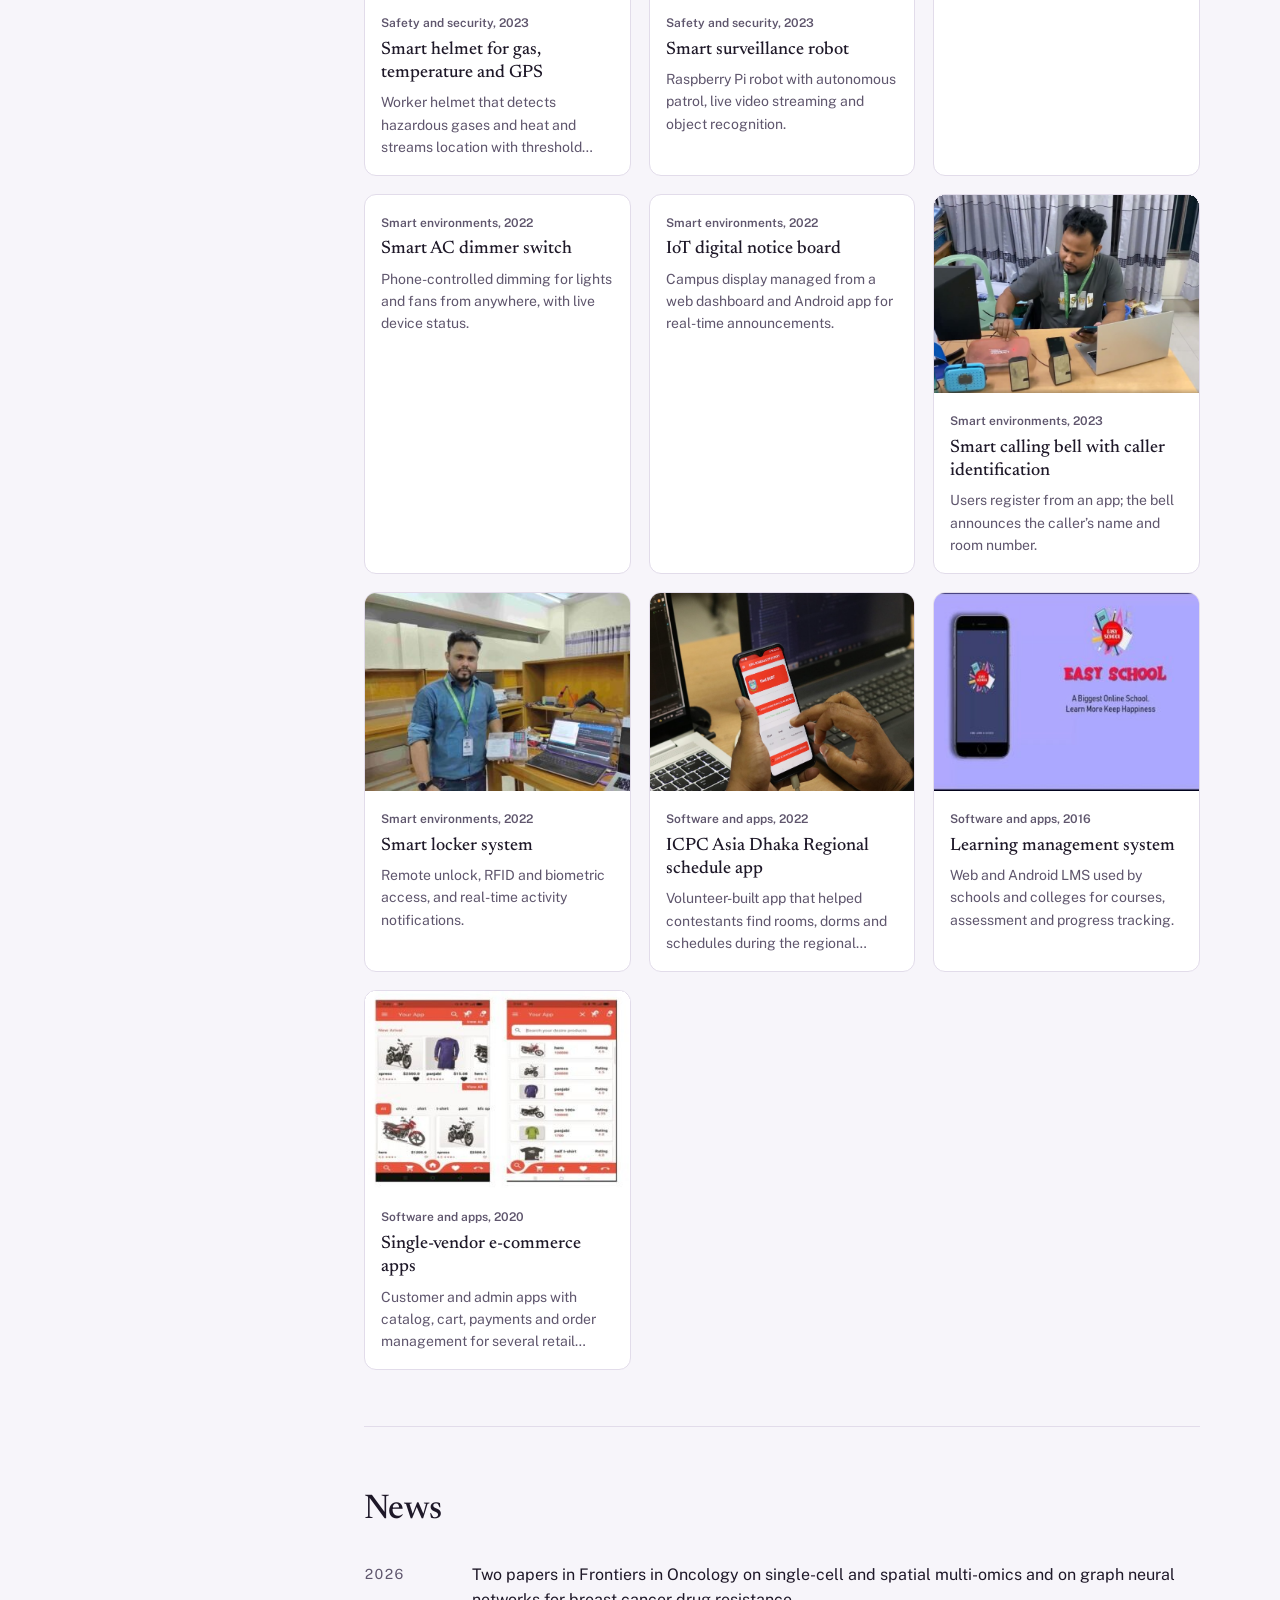
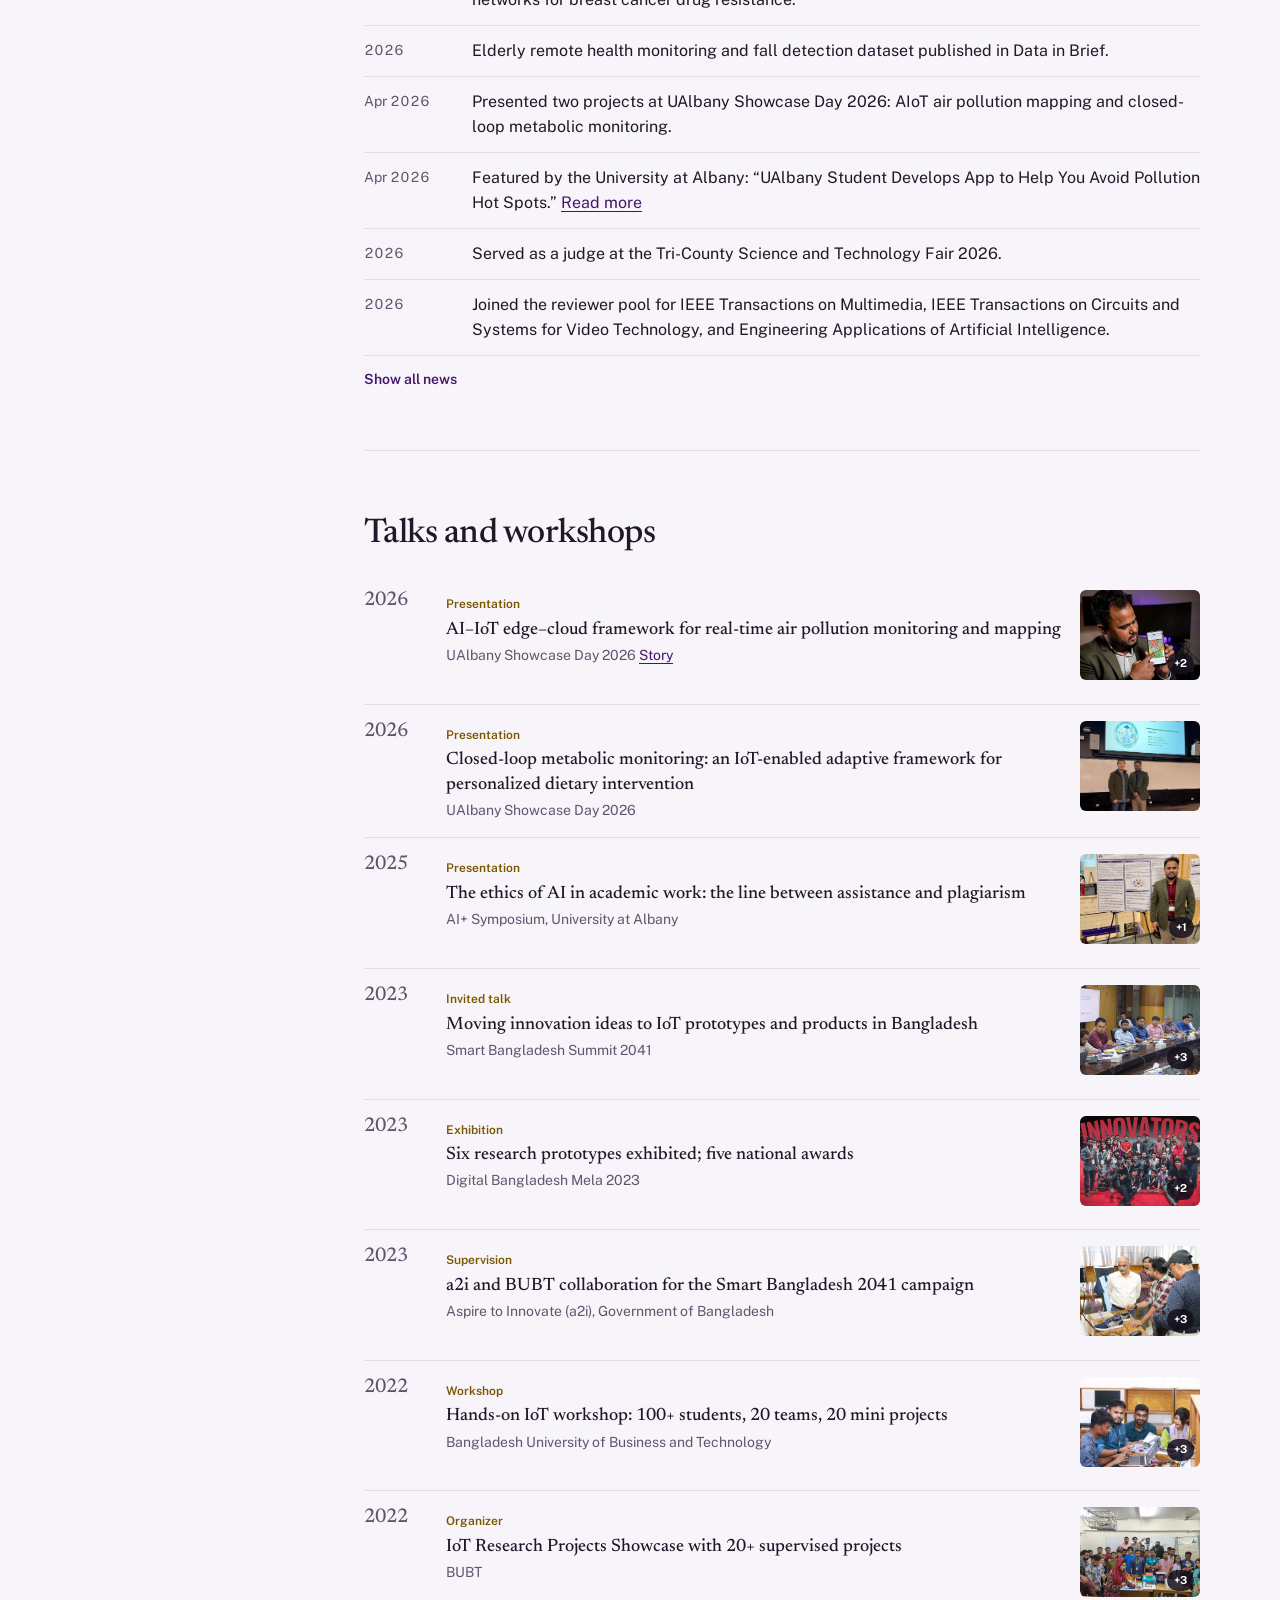
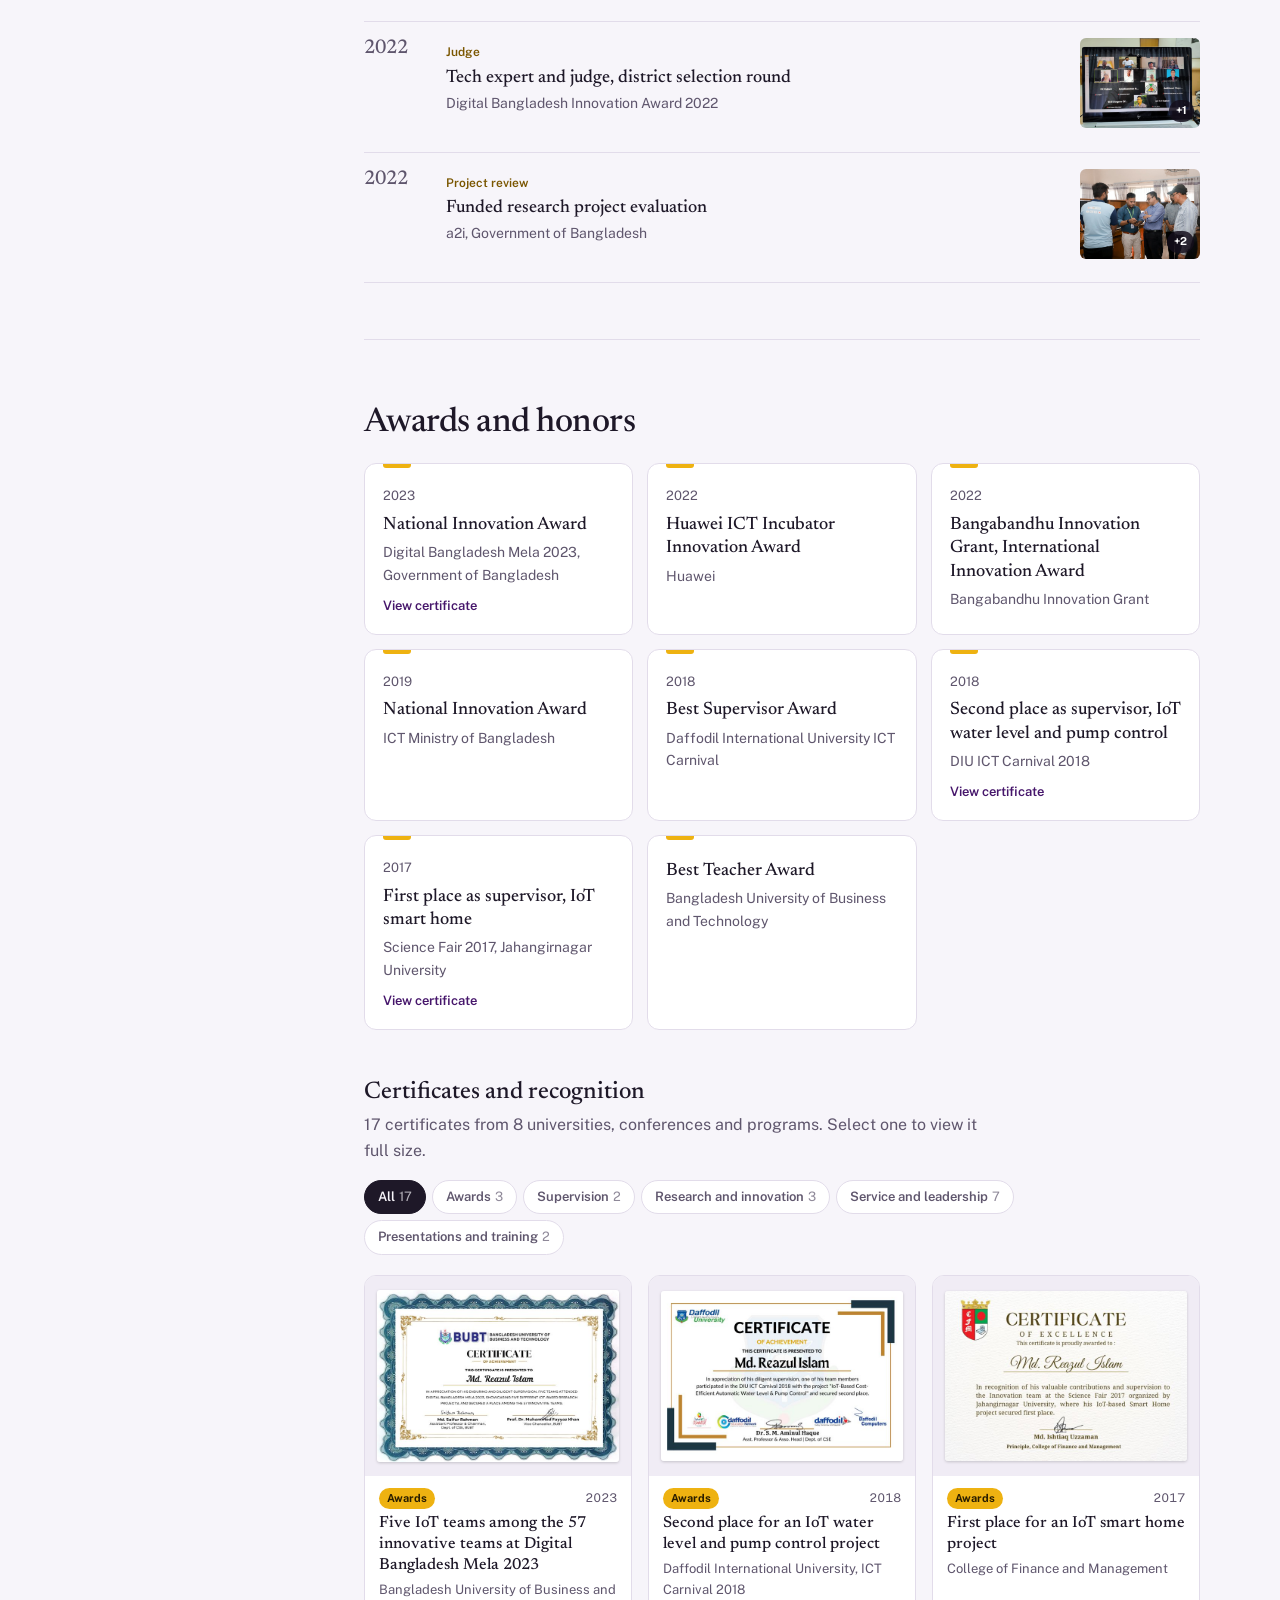
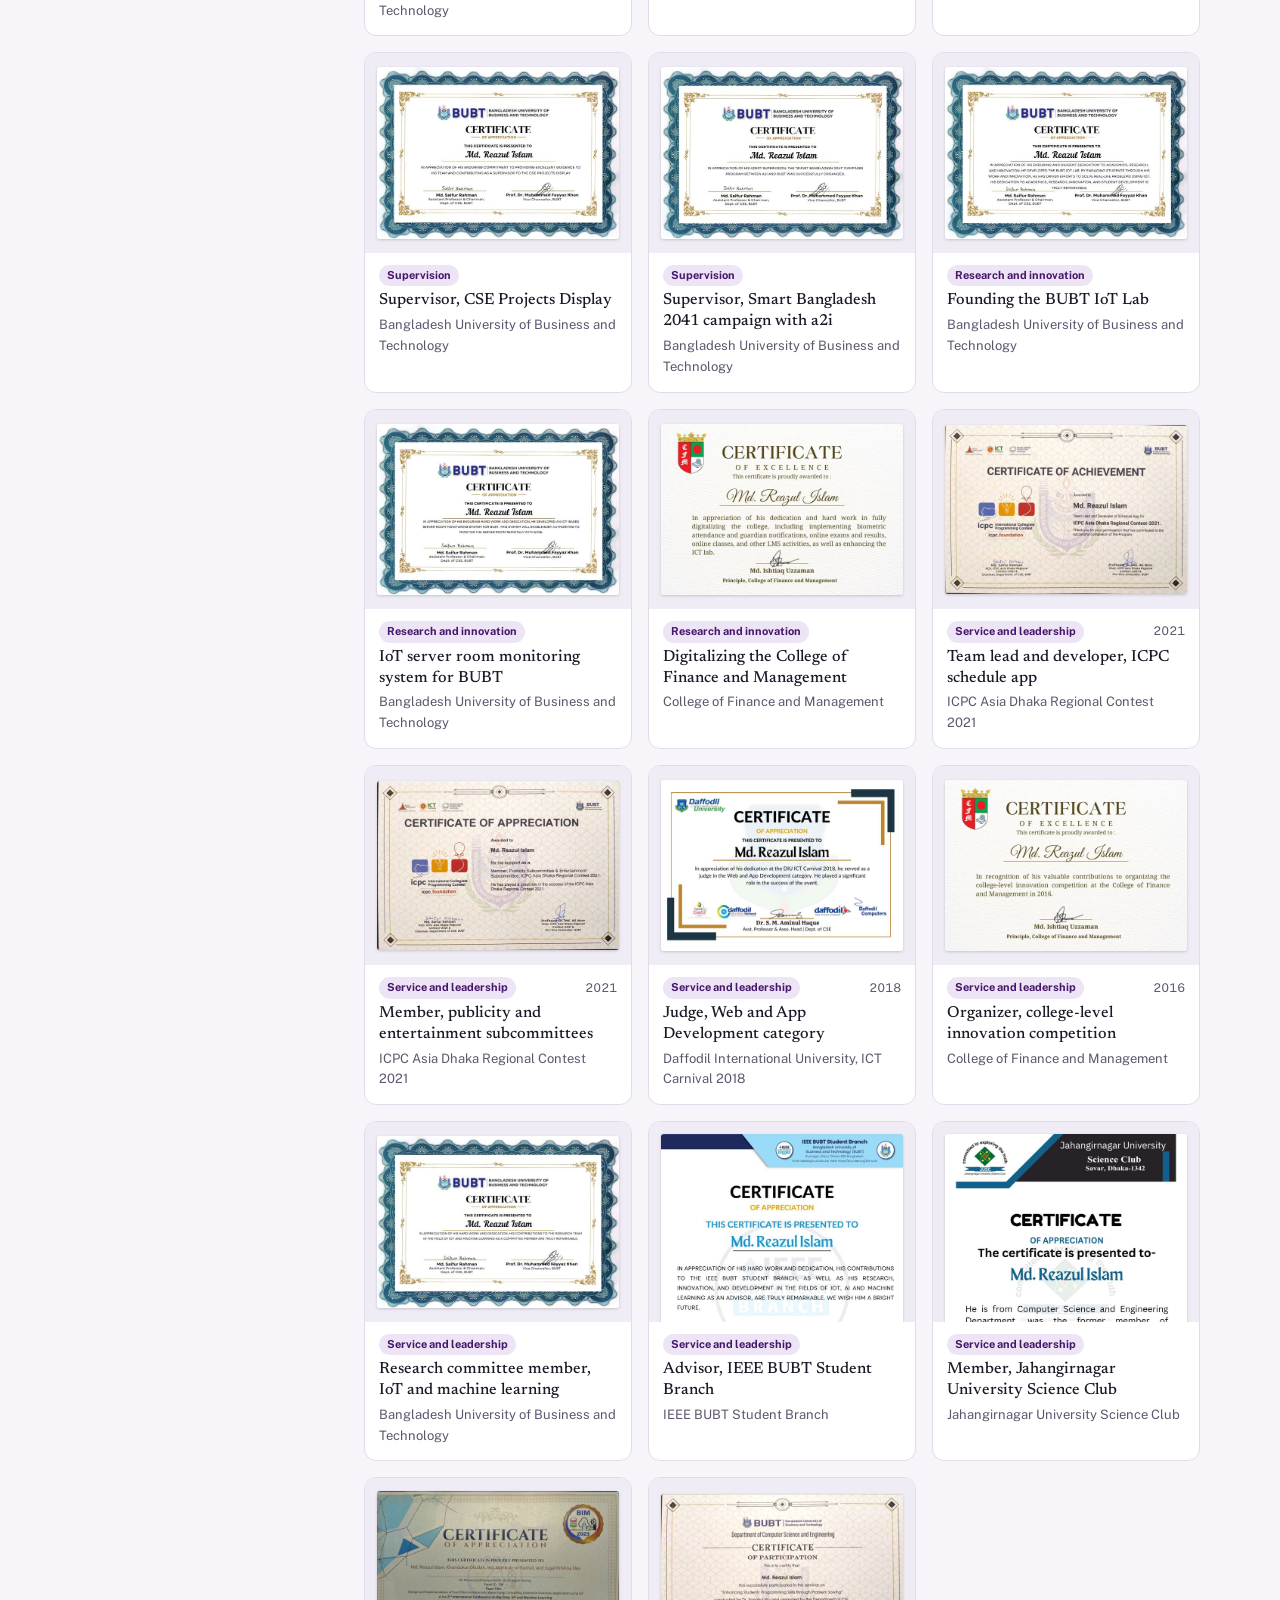
==== commit 9a54ce4b: "Gallery: show 20 photos first with a Show all button" ====
--- a/index.html
+++ b/index.html
@@ -259,6 +259,9 @@
         <h2 class="section-title">Gallery</h2>
         <div class="seg" id="galFilter" role="group" aria-label="Filter gallery"></div>
         <div class="gallery" id="galGrid"></div>
+        <div class="gal-more-wrap">
+          <button class="gal-more" id="galMore" aria-controls="galGrid" aria-expanded="false" hidden><span>Show all photos</span><svg viewBox="0 0 24 24" aria-hidden="true"><path d="m6 9 6 6 6-6"/></svg></button>
+        </div>
       </section>
 
       <!-- CV -->
--- a/assets/css/style.css
+++ b/assets/css/style.css
@@ -334,6 +334,8 @@
 .talk p { margin: 0; color: var(--muted); font-size: 14px; }
 .talk-thumb { width: 120px; aspect-ratio: 4/3; border-radius: var(--r-s); overflow: hidden; border: 0; padding: 0; background: var(--surface-2); }
 .talk-thumb img { width: 100%; height: 100%; object-fit: cover; }
+.talk-thumb { position: relative; }
+.talk-more { position: absolute; right: 6px; bottom: 6px; background: rgba(20,14,28,.82); color: #fff; font-size: 11px; font-weight: 700; padding: 2px 7px; border-radius: 999px; }
 
 /* Awards */
 .awards { list-style: none; padding: 0; margin: 0; display: grid; grid-template-columns: repeat(auto-fill, minmax(260px, 1fr)); gap: 14px; }
@@ -397,6 +399,13 @@
 .g-item span { position: absolute; inset: auto 0 0 0; padding: 24px 10px 8px; font-size: 12px; color: #fff; text-align: left; background: linear-gradient(transparent, rgba(0,0,0,.65)); opacity: 0; transition: opacity .2s; }
 .g-item:hover span, .g-item:focus-visible span { opacity: 1; }
 .g-item[hidden] { display: none; }
+.gal-more-wrap { display: flex; justify-content: center; margin-top: 20px; position: relative; }
+.gallery:has(+ .gal-more-wrap .gal-more:not([hidden]):not(.open)) { -webkit-mask-image: linear-gradient(to bottom, #000 calc(100% - 140px), transparent); mask-image: linear-gradient(to bottom, #000 calc(100% - 140px), transparent); }
+.gal-more { display: inline-flex; align-items: center; gap: 8px; padding: 11px 22px; border-radius: 999px; border: 1px solid var(--accent); background: var(--surface); color: var(--accent); font-weight: 600; font-size: 14px; box-shadow: var(--shadow); transition: background .15s, color .15s; }
+.gal-more:hover { background: var(--accent); color: var(--accent-ink); }
+.gal-more svg { transition: transform .2s; }
+.gal-more.open svg { transform: rotate(180deg); }
+.gal-more[hidden] { display: none; }
 
 /* CV */
 .cv-frame { border: 1px solid var(--line); border-radius: var(--r-m); overflow: hidden; background: var(--surface); height: min(80vh, 900px); }
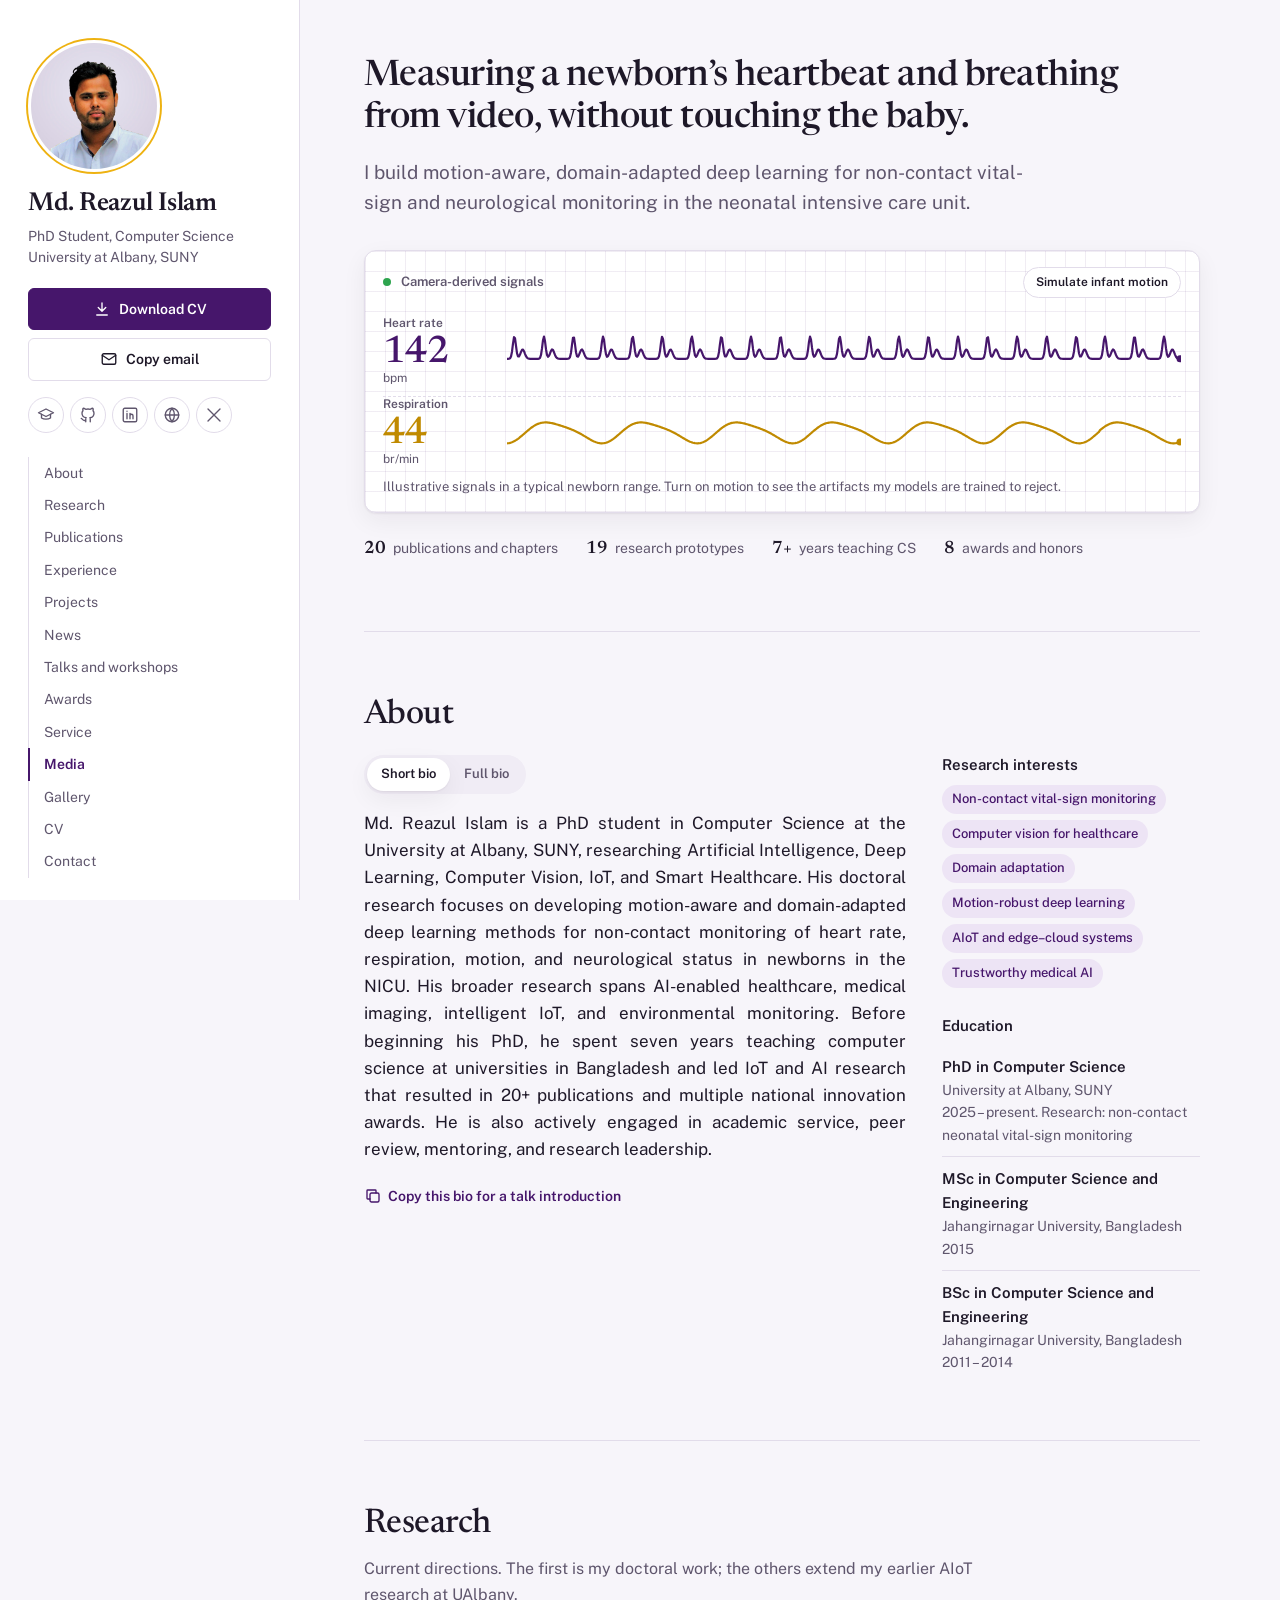
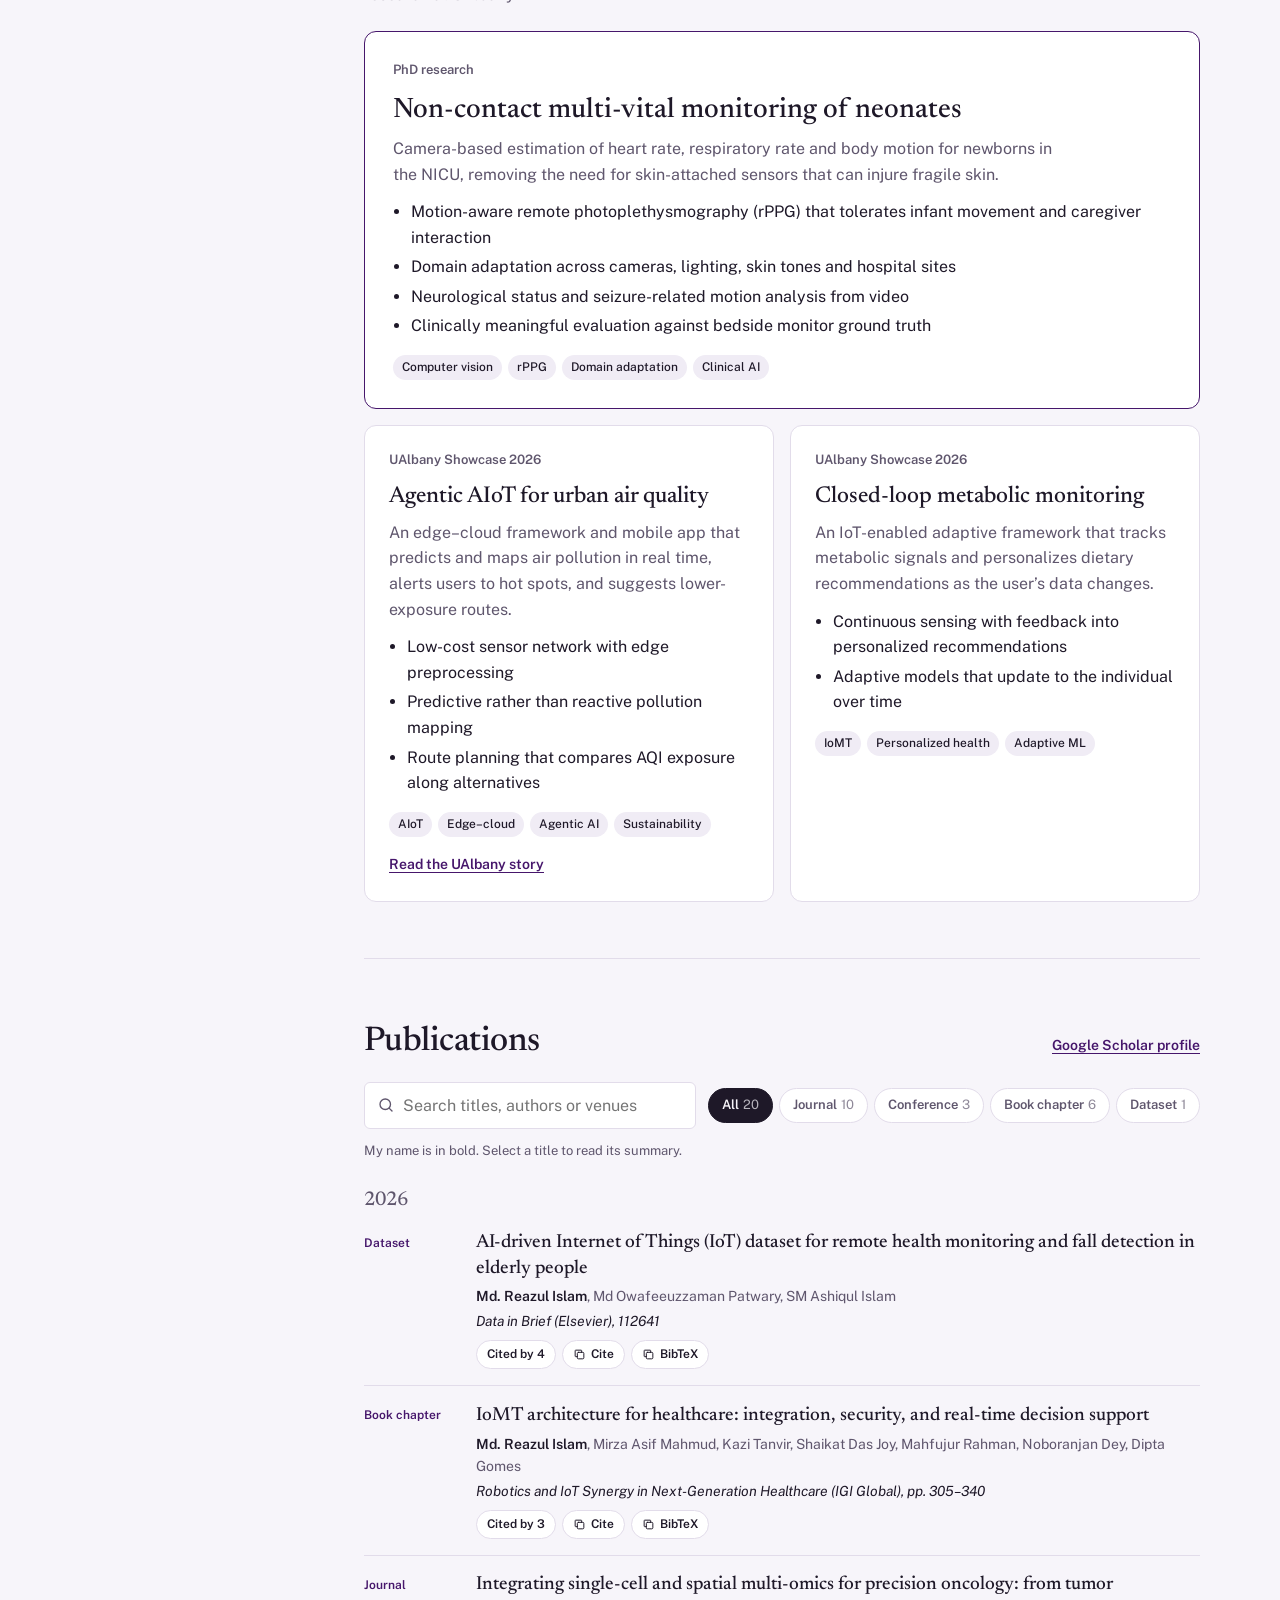
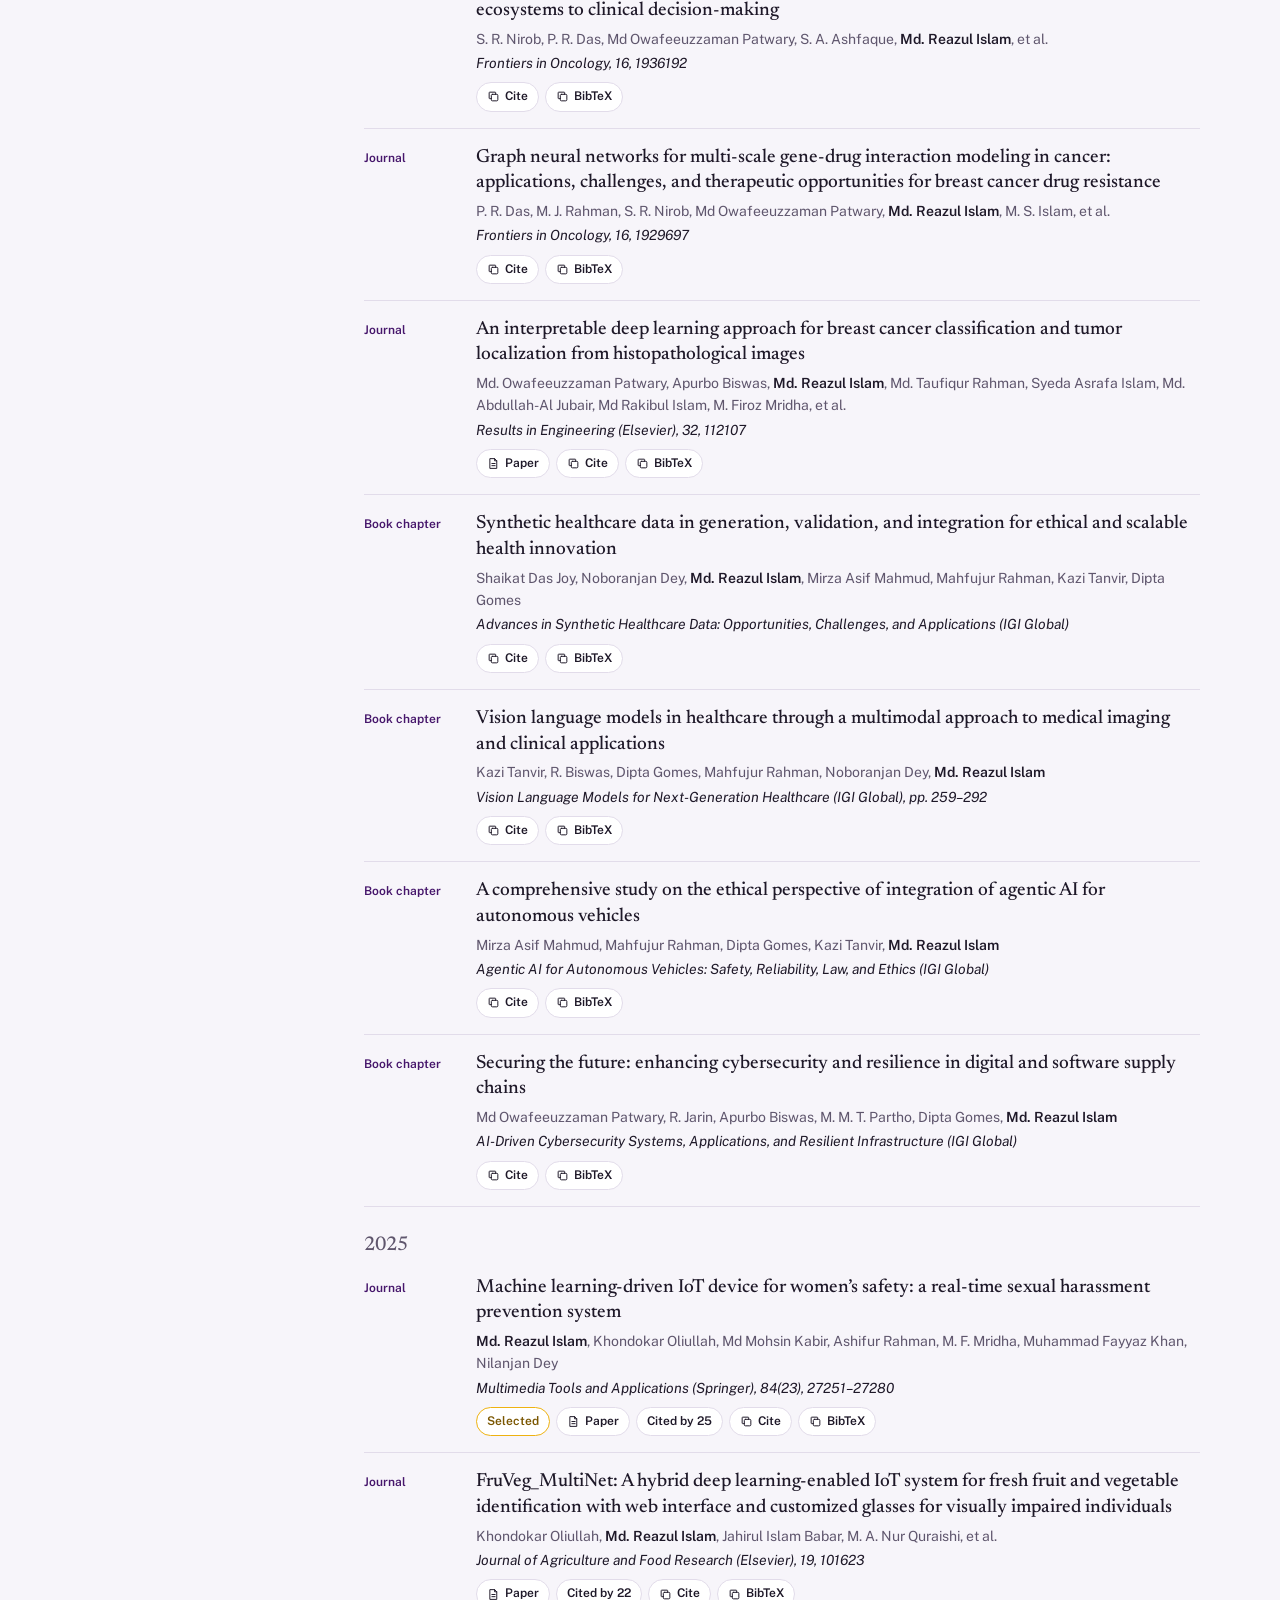
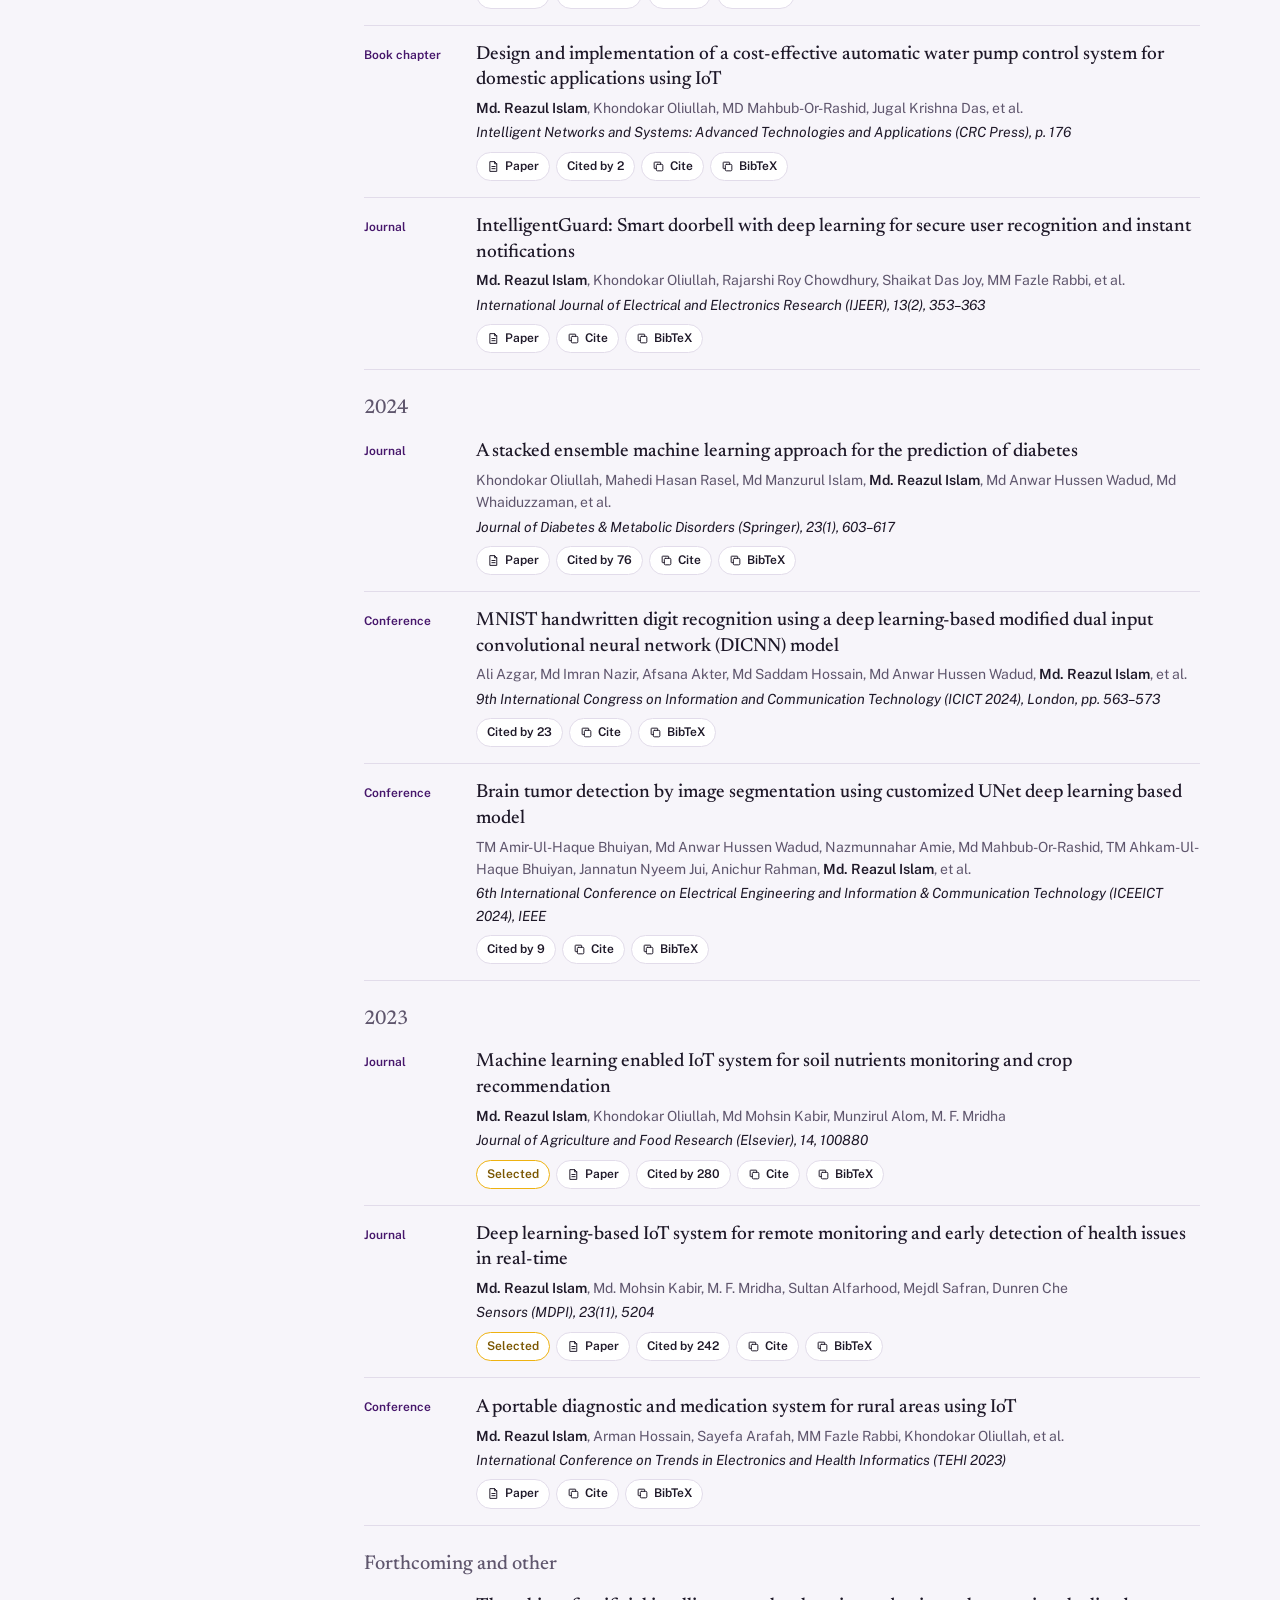
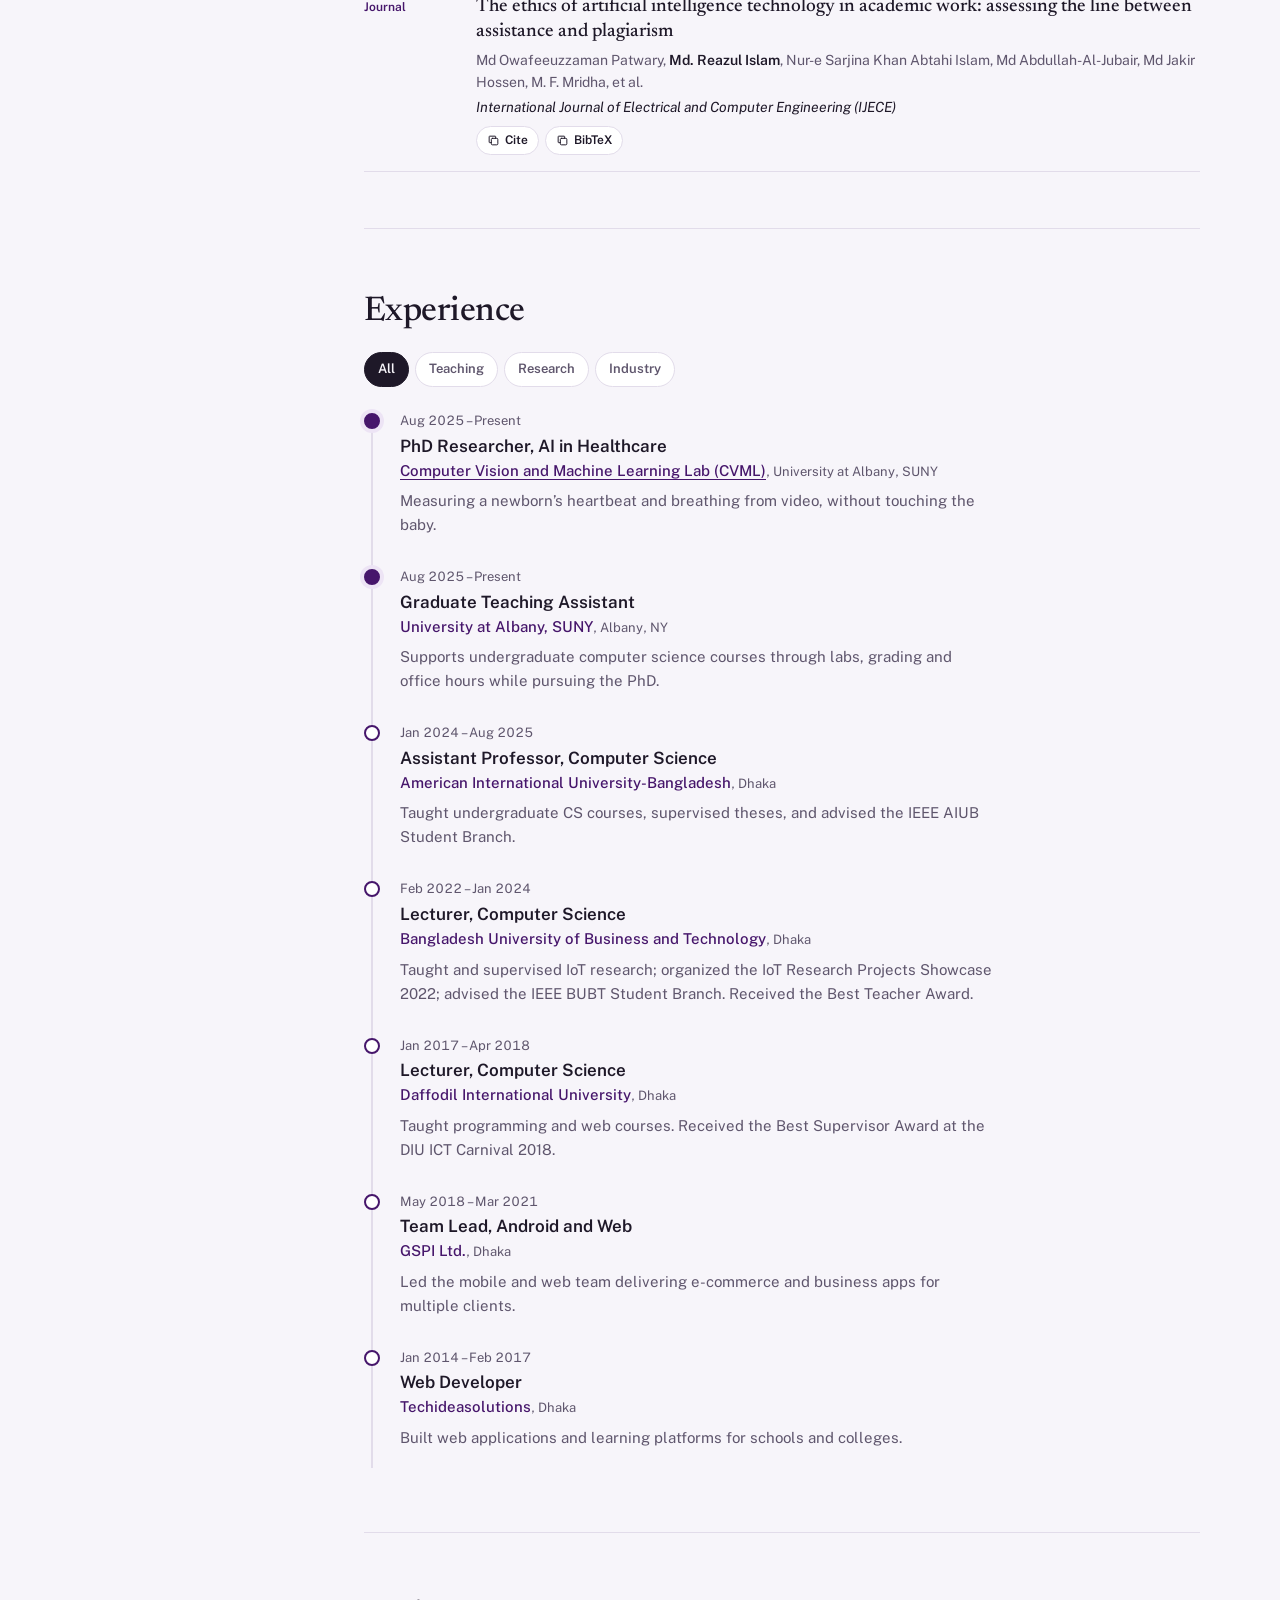
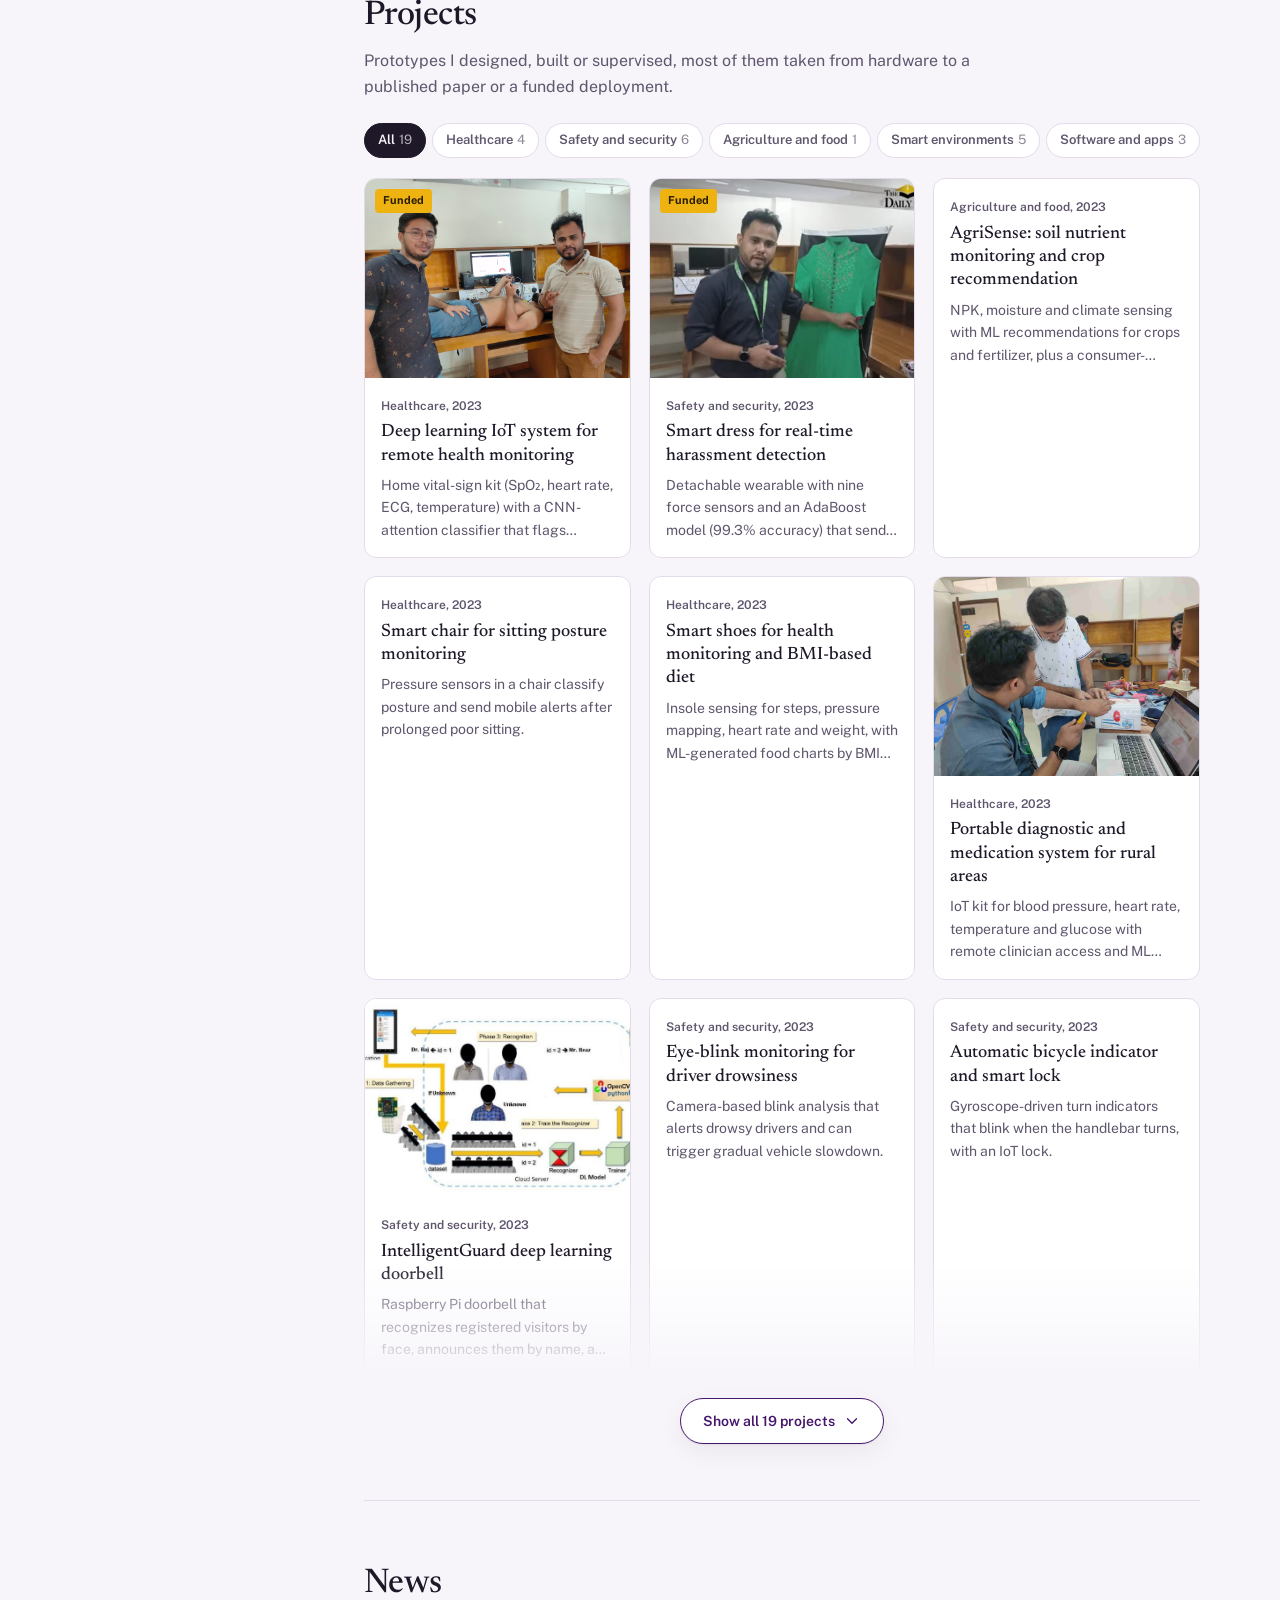
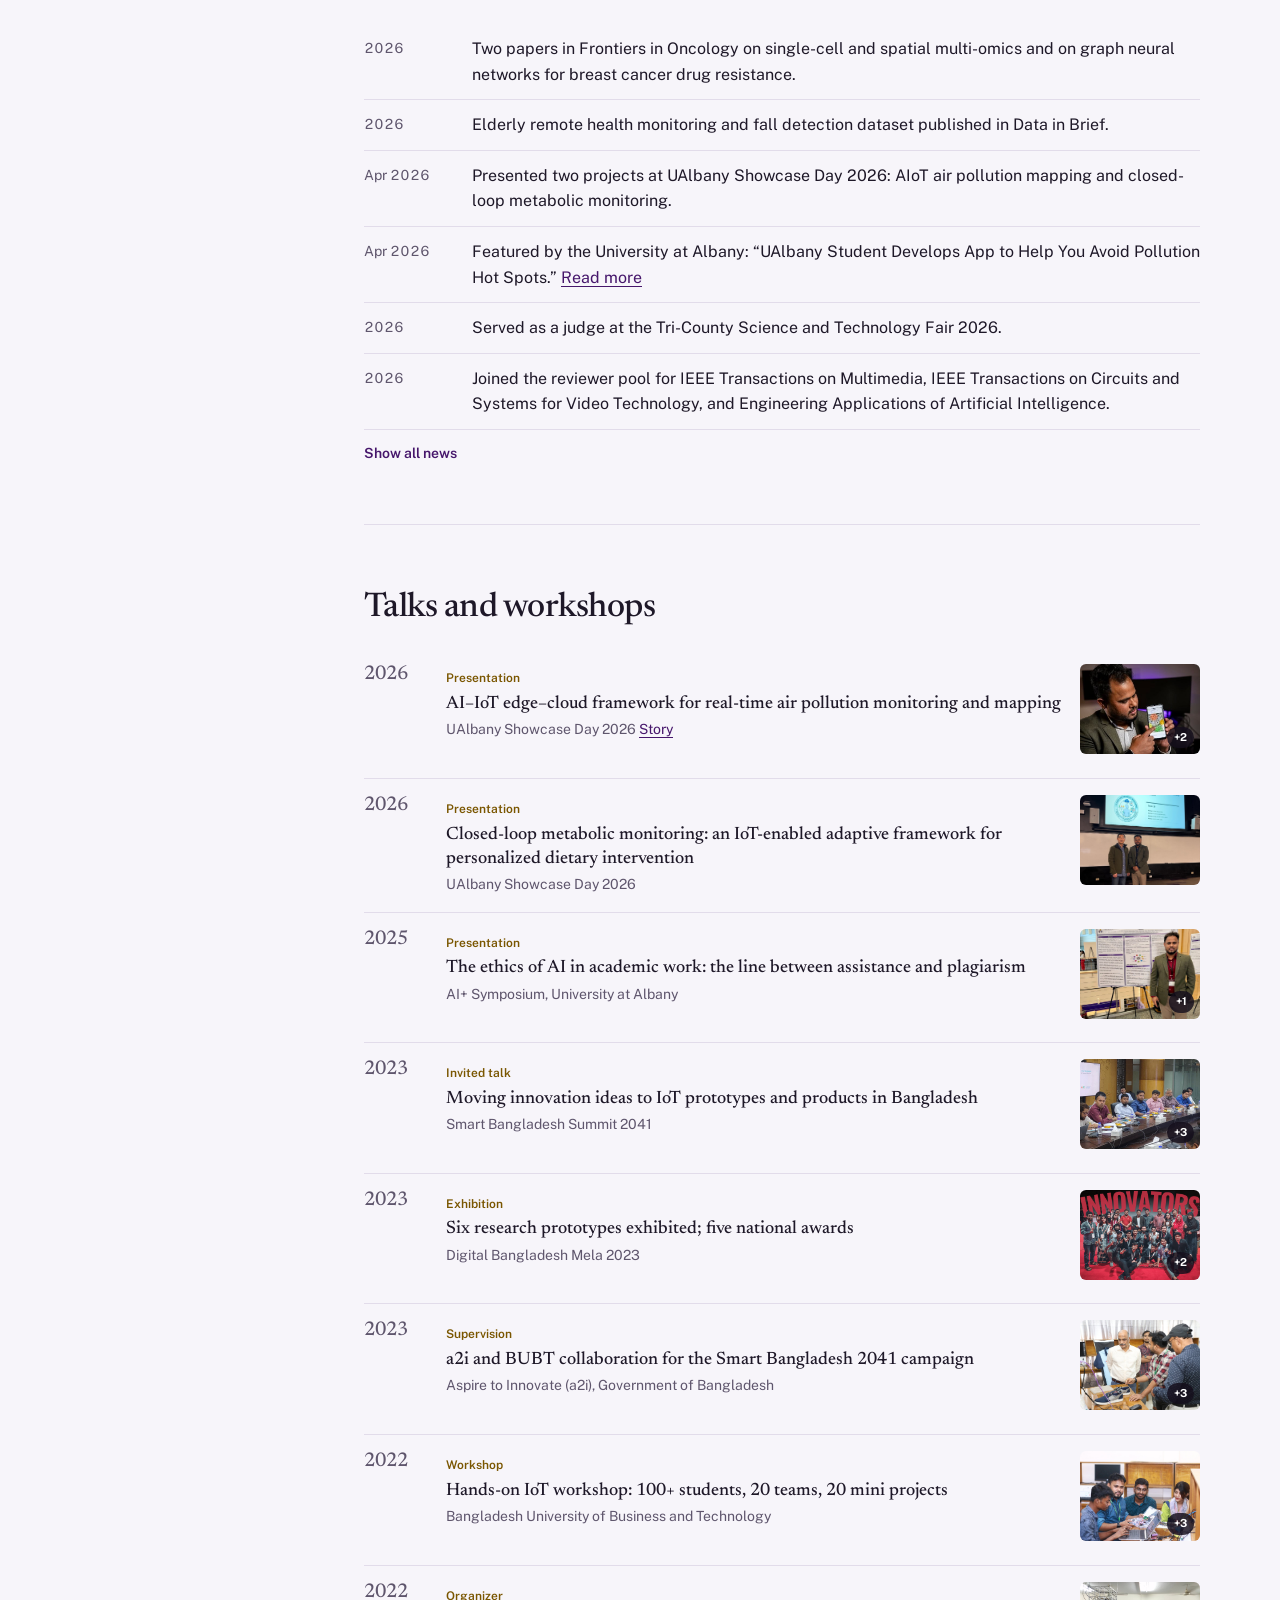
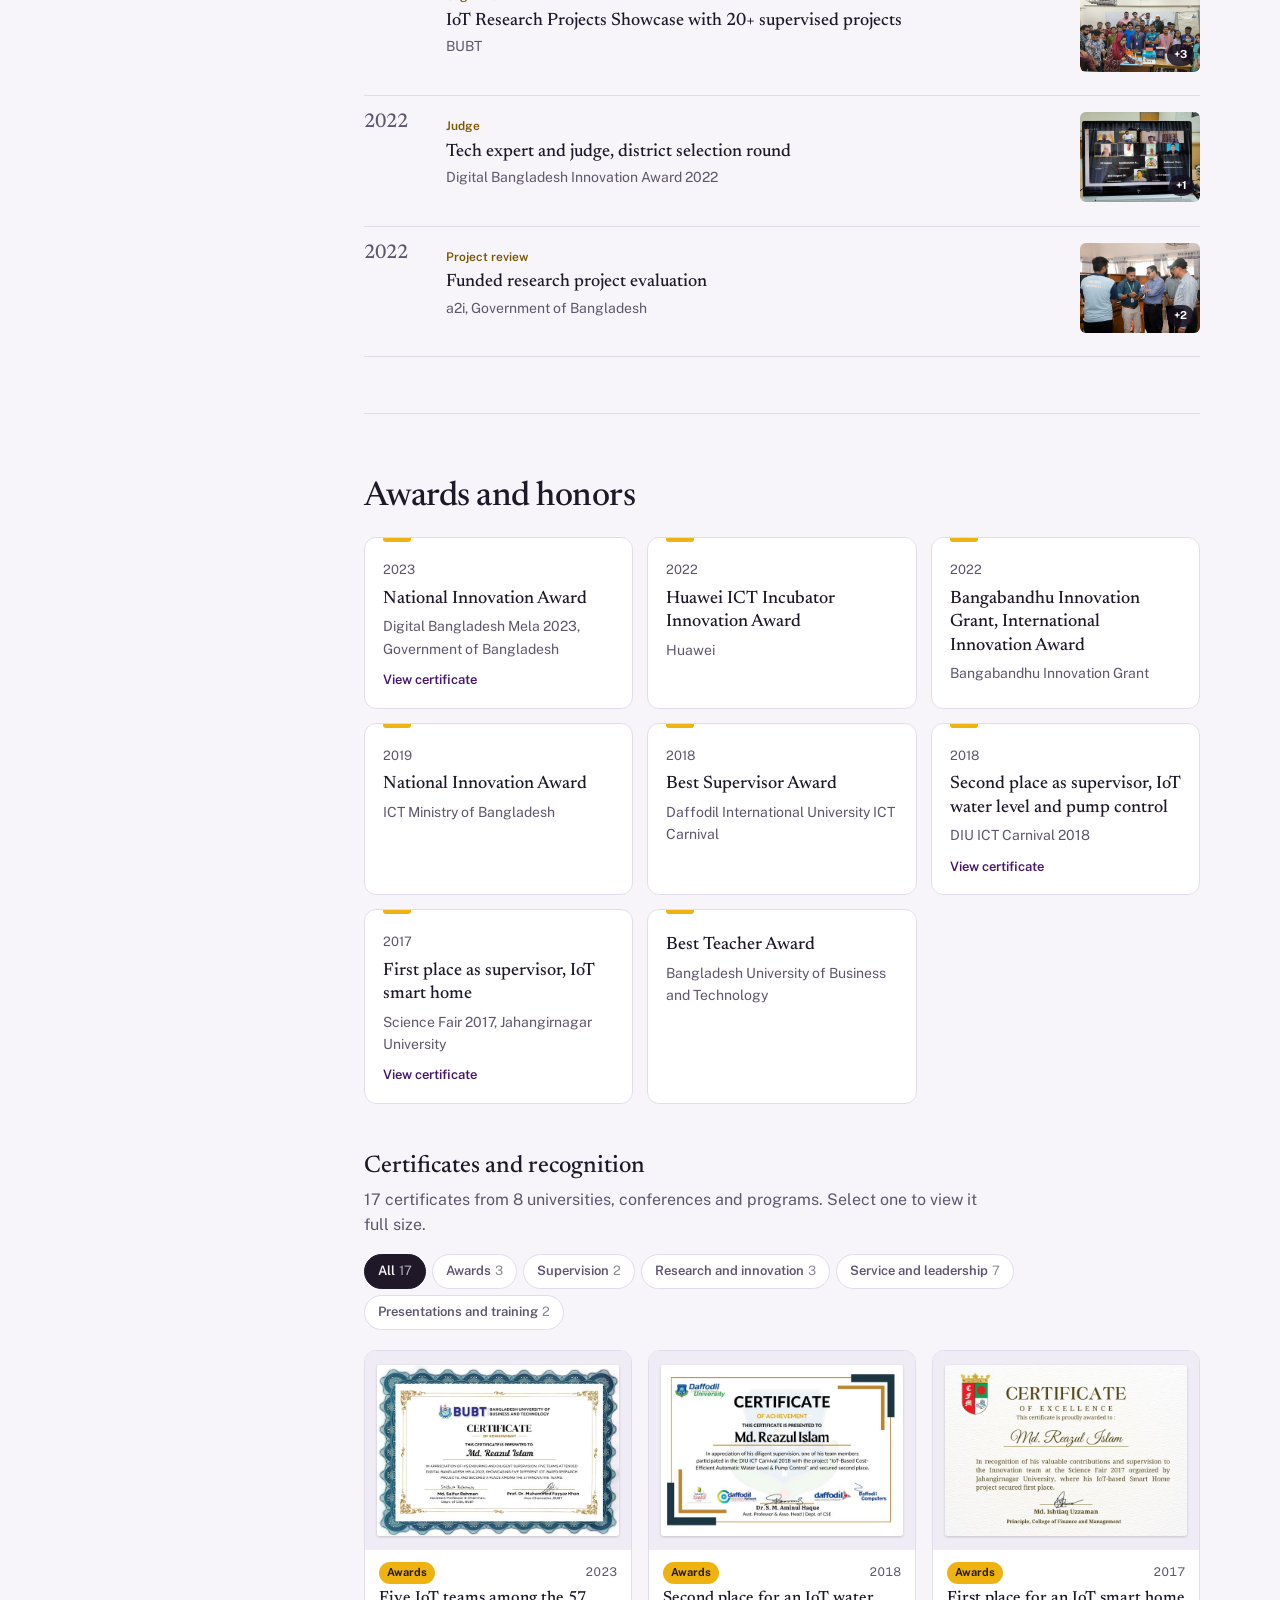
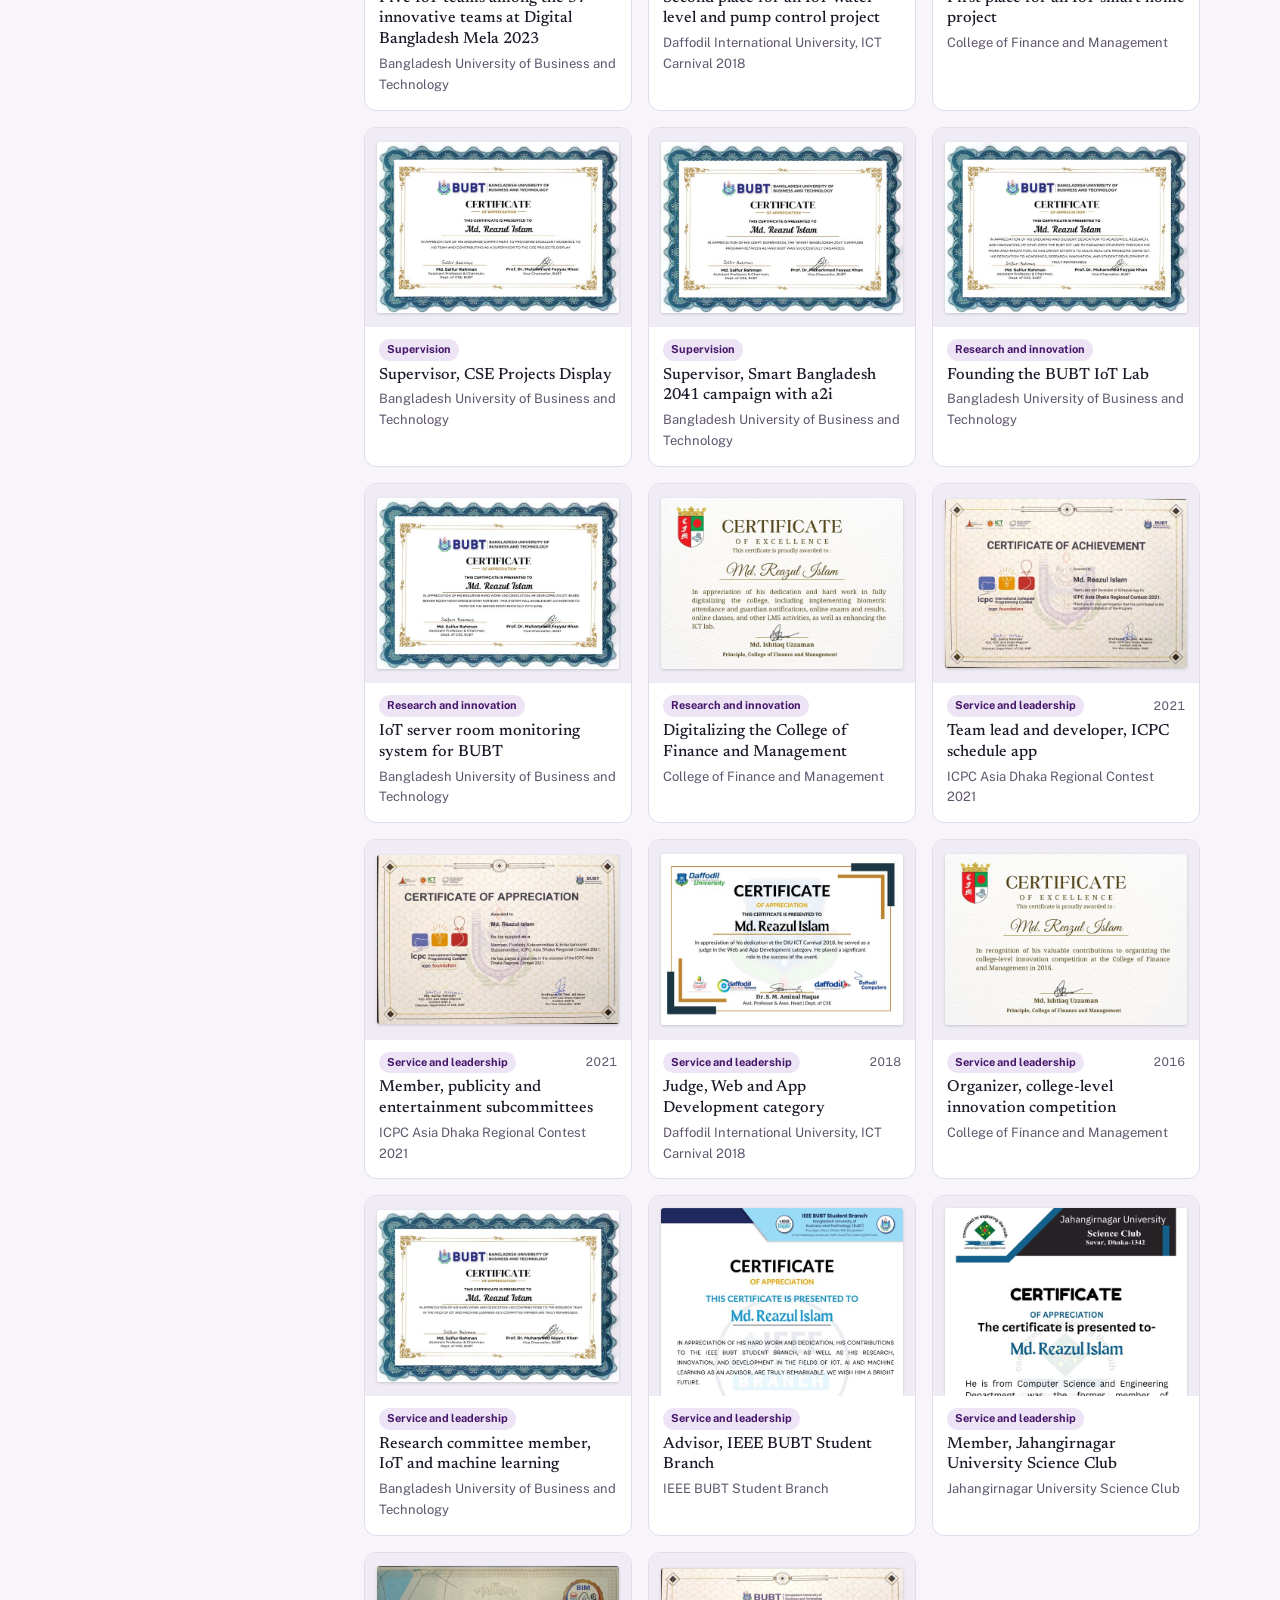
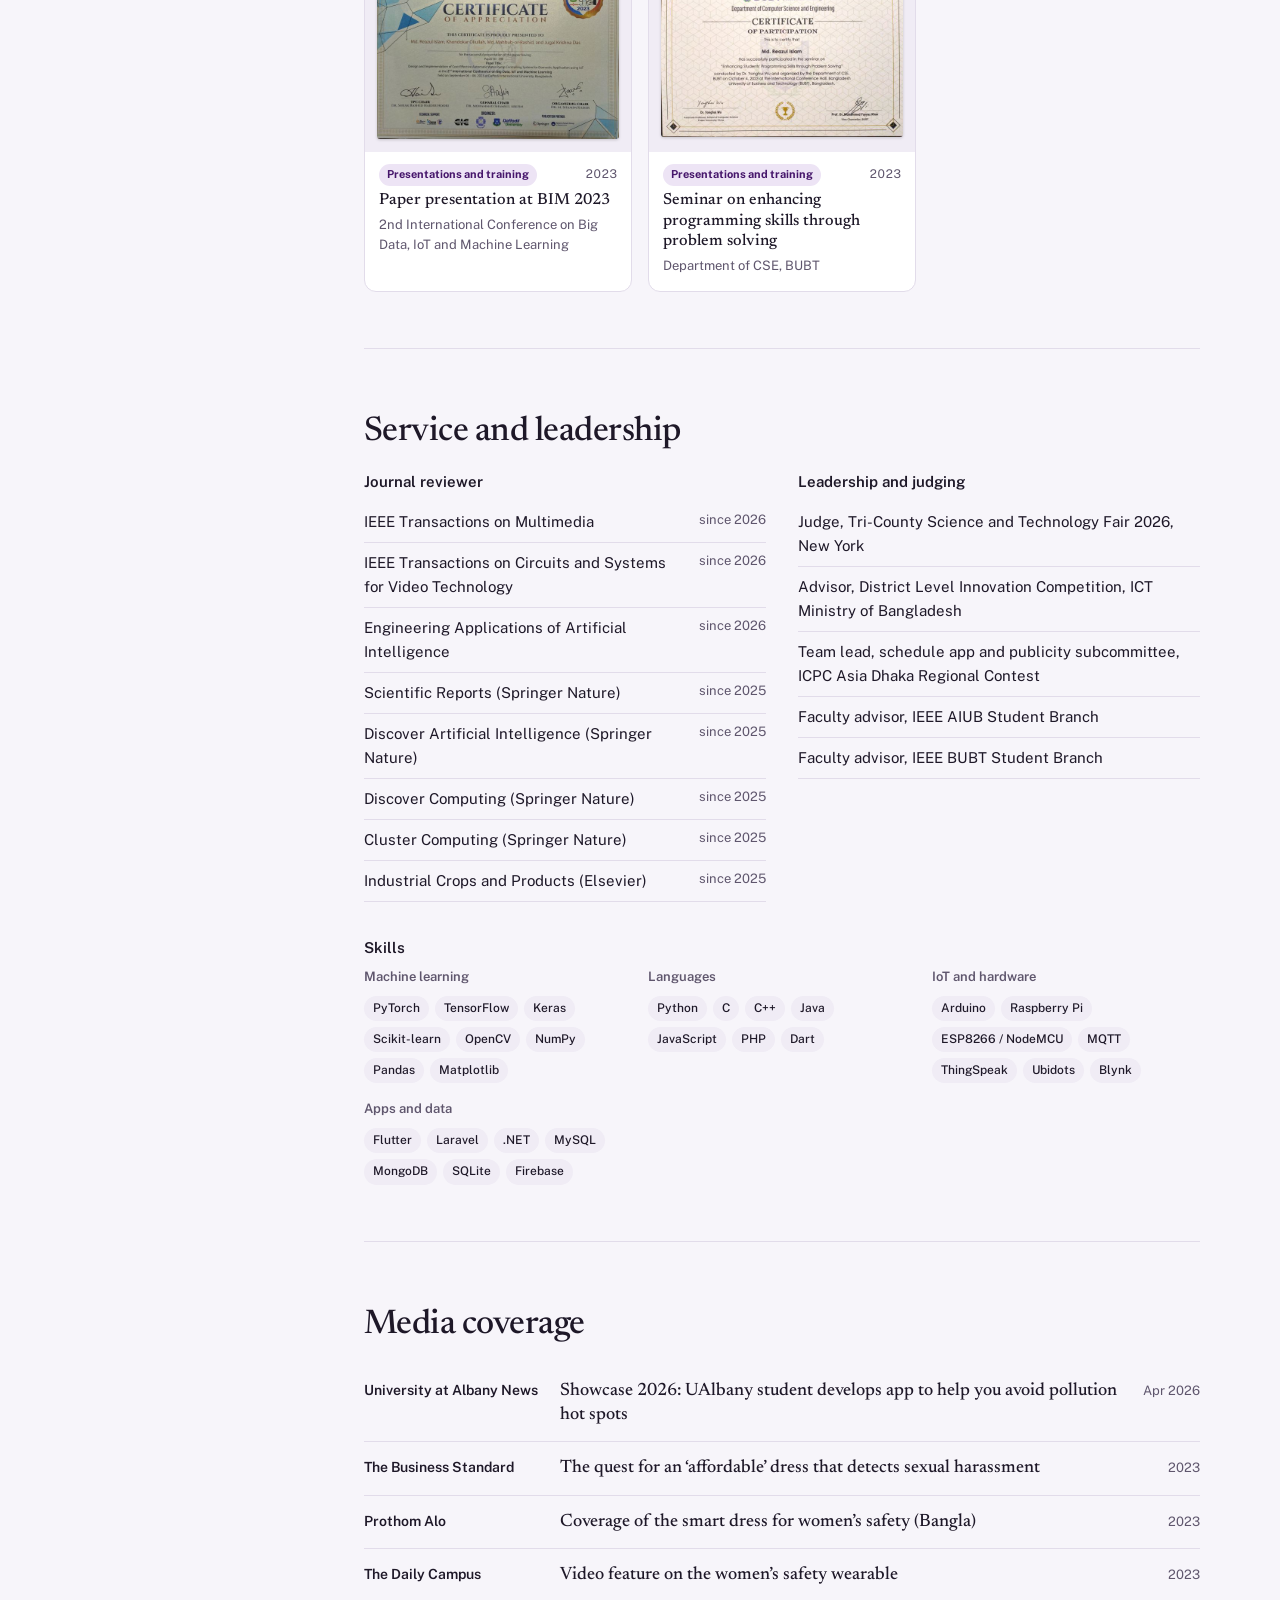
==== commit f786f62b: "Projects: show 9 first with a Show all button" ====
--- a/index.html
+++ b/index.html
@@ -203,6 +203,9 @@
         <p class="section-lede">Prototypes I designed, built or supervised, most of them taken from hardware to a published paper or a funded deployment.</p>
         <div class="seg" id="projFilter" role="group" aria-label="Filter projects by area"></div>
         <div class="proj-grid" id="projGrid"></div>
+        <div class="gal-more-wrap">
+          <button class="gal-more" id="projMore" aria-controls="projGrid" aria-expanded="false" hidden><span>Show all projects</span><svg viewBox="0 0 24 24" aria-hidden="true"><path d="m6 9 6 6 6-6"/></svg></button>
+        </div>
       </section>
 
       <!-- NEWS -->
--- a/assets/css/style.css
+++ b/assets/css/style.css
@@ -401,6 +401,7 @@
 .g-item[hidden] { display: none; }
 .gal-more-wrap { display: flex; justify-content: center; margin-top: 20px; position: relative; }
 .gallery:has(+ .gal-more-wrap .gal-more:not([hidden]):not(.open)) { -webkit-mask-image: linear-gradient(to bottom, #000 calc(100% - 140px), transparent); mask-image: linear-gradient(to bottom, #000 calc(100% - 140px), transparent); }
+.proj-grid:has(+ .gal-more-wrap .gal-more:not([hidden]):not(.open)) { -webkit-mask-image: linear-gradient(to bottom, #000 calc(100% - 120px), transparent); mask-image: linear-gradient(to bottom, #000 calc(100% - 120px), transparent); }
 .gal-more { display: inline-flex; align-items: center; gap: 8px; padding: 11px 22px; border-radius: 999px; border: 1px solid var(--accent); background: var(--surface); color: var(--accent); font-weight: 600; font-size: 14px; box-shadow: var(--shadow); transition: background .15s, color .15s; }
 .gal-more:hover { background: var(--accent); color: var(--accent-ink); }
 .gal-more svg { transition: transform .2s; }
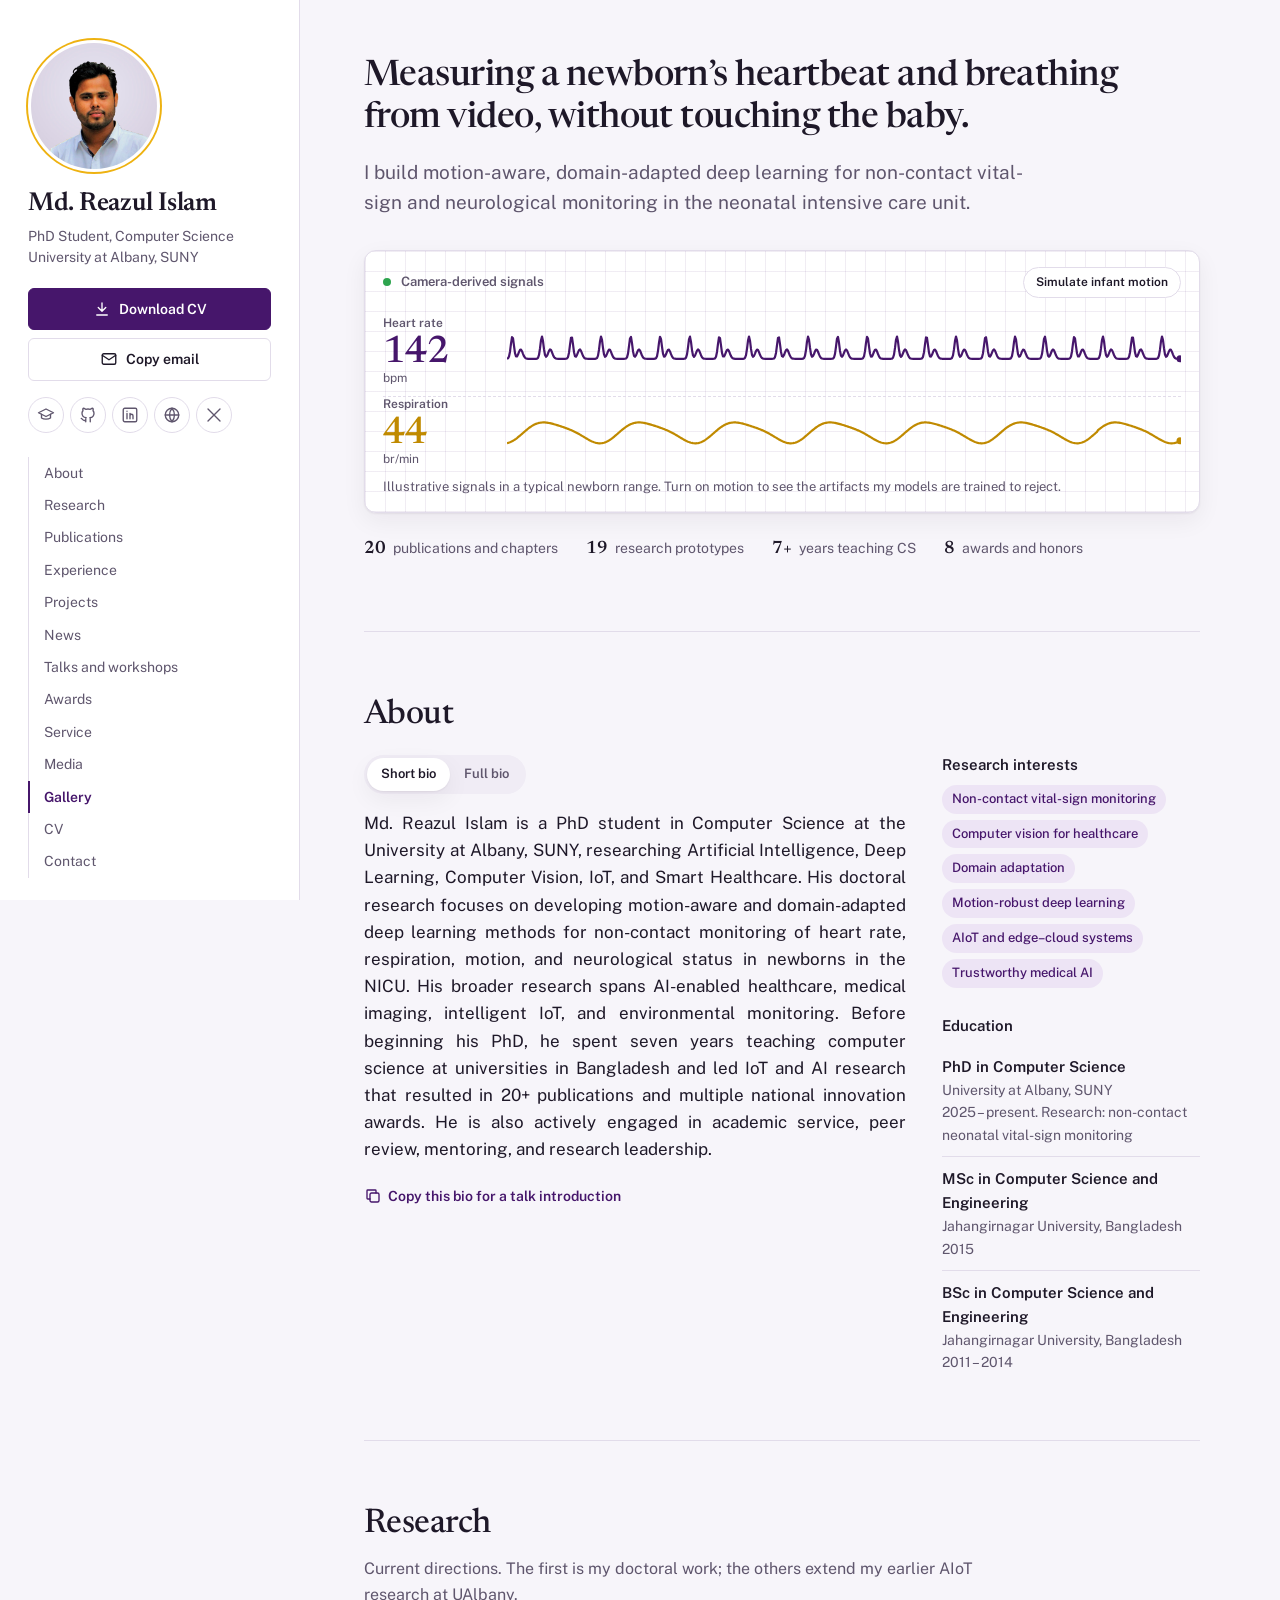
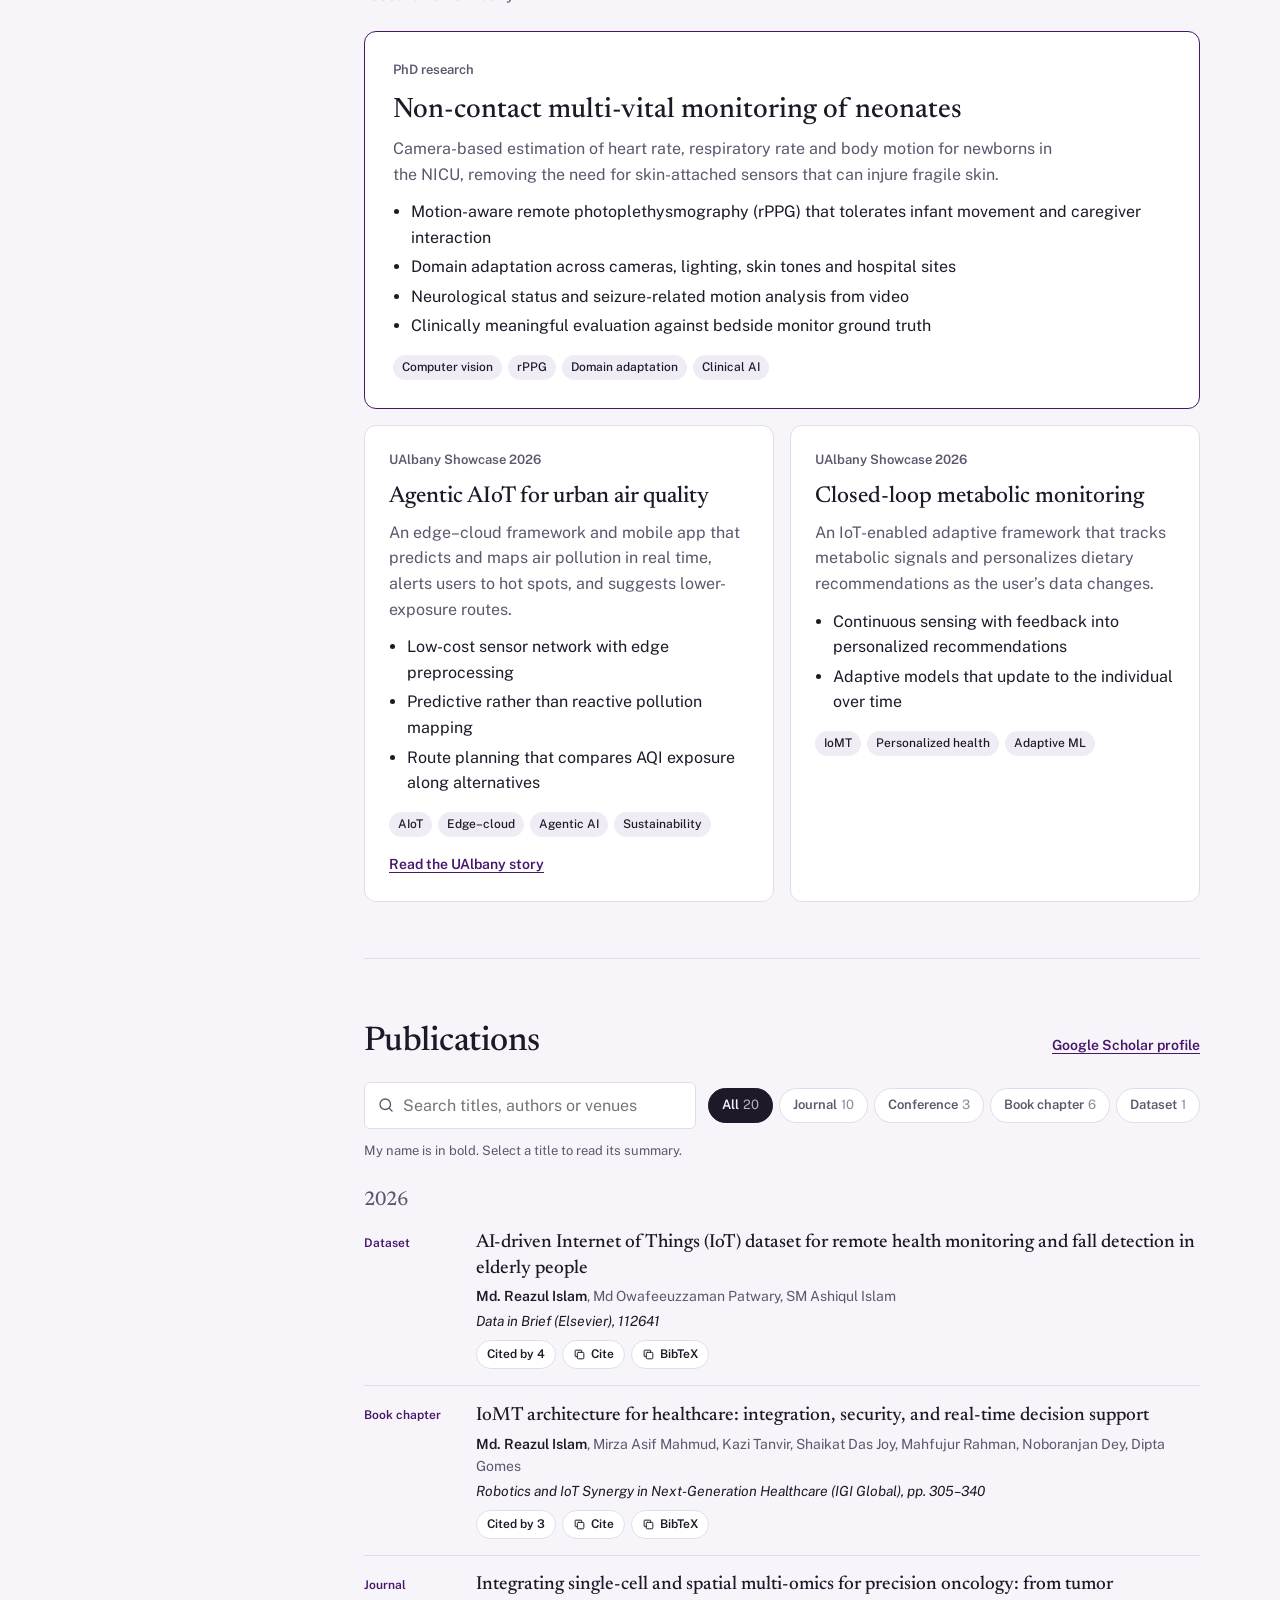
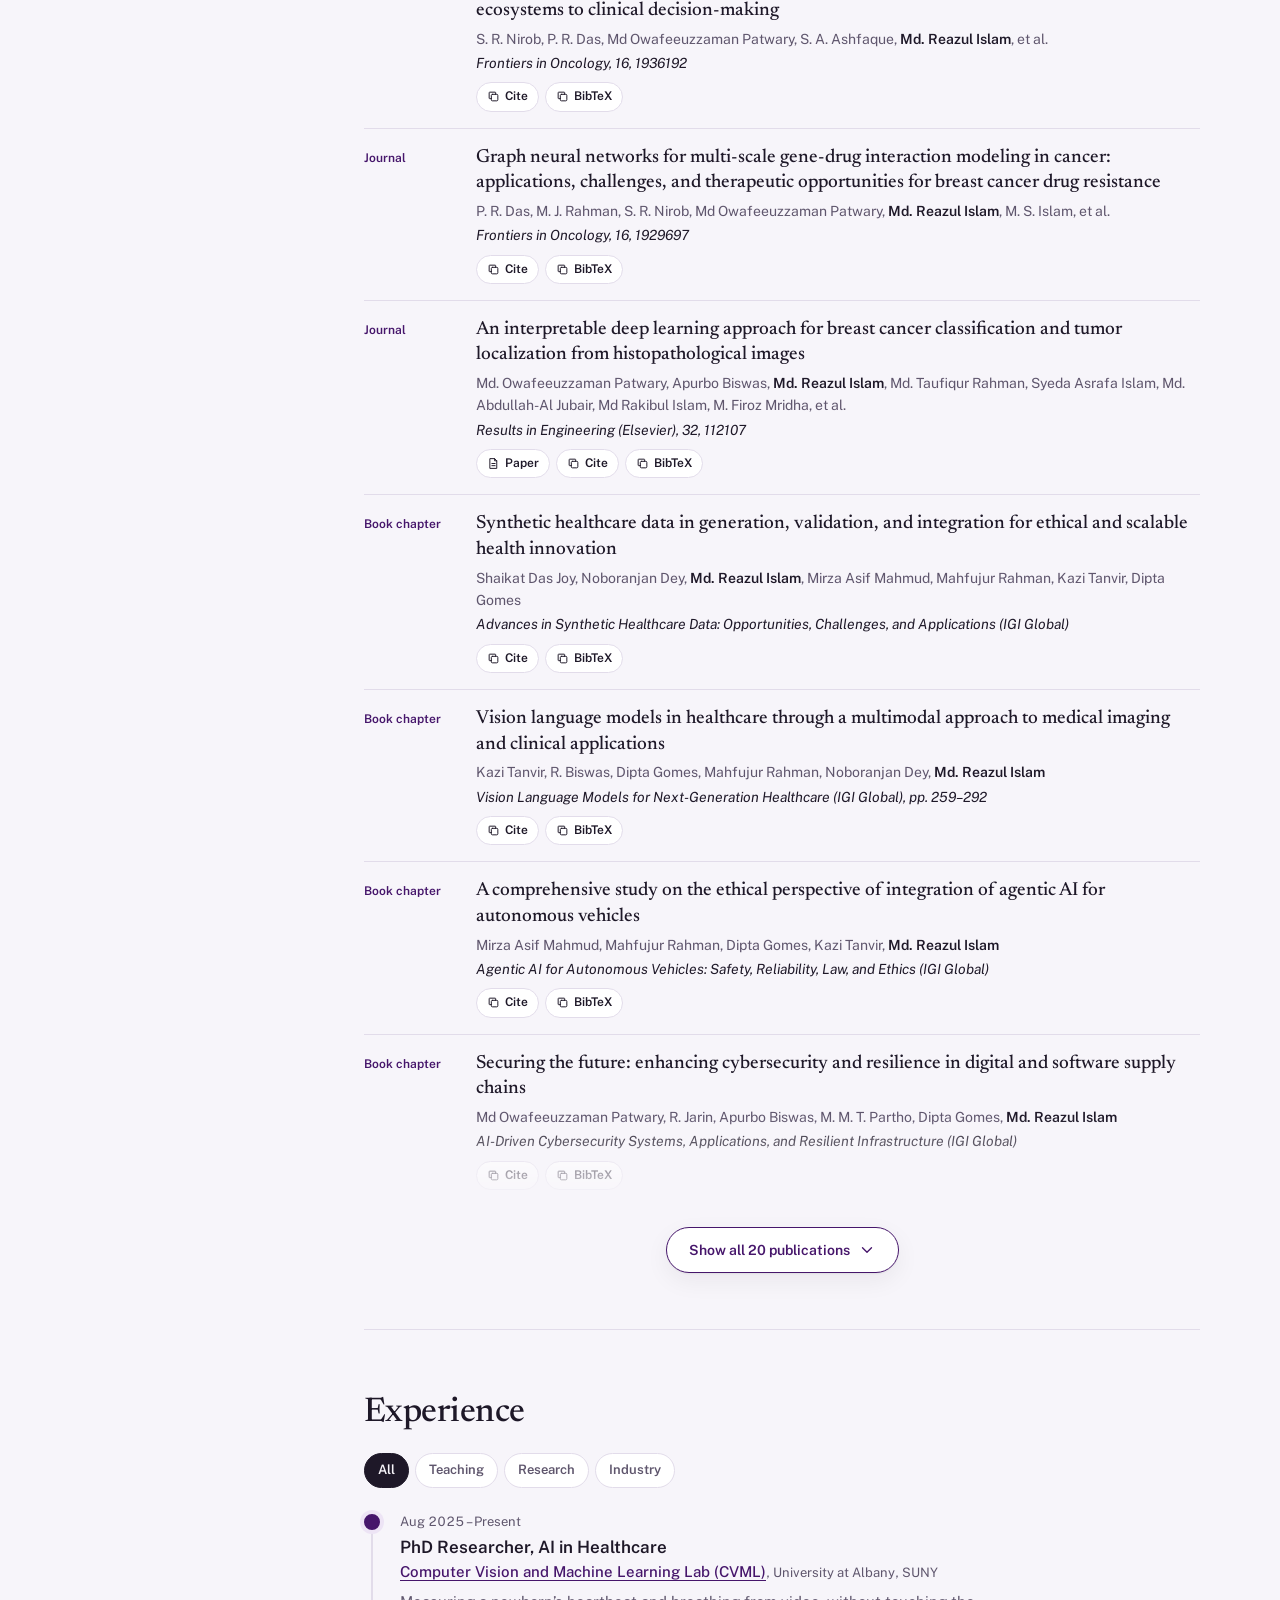
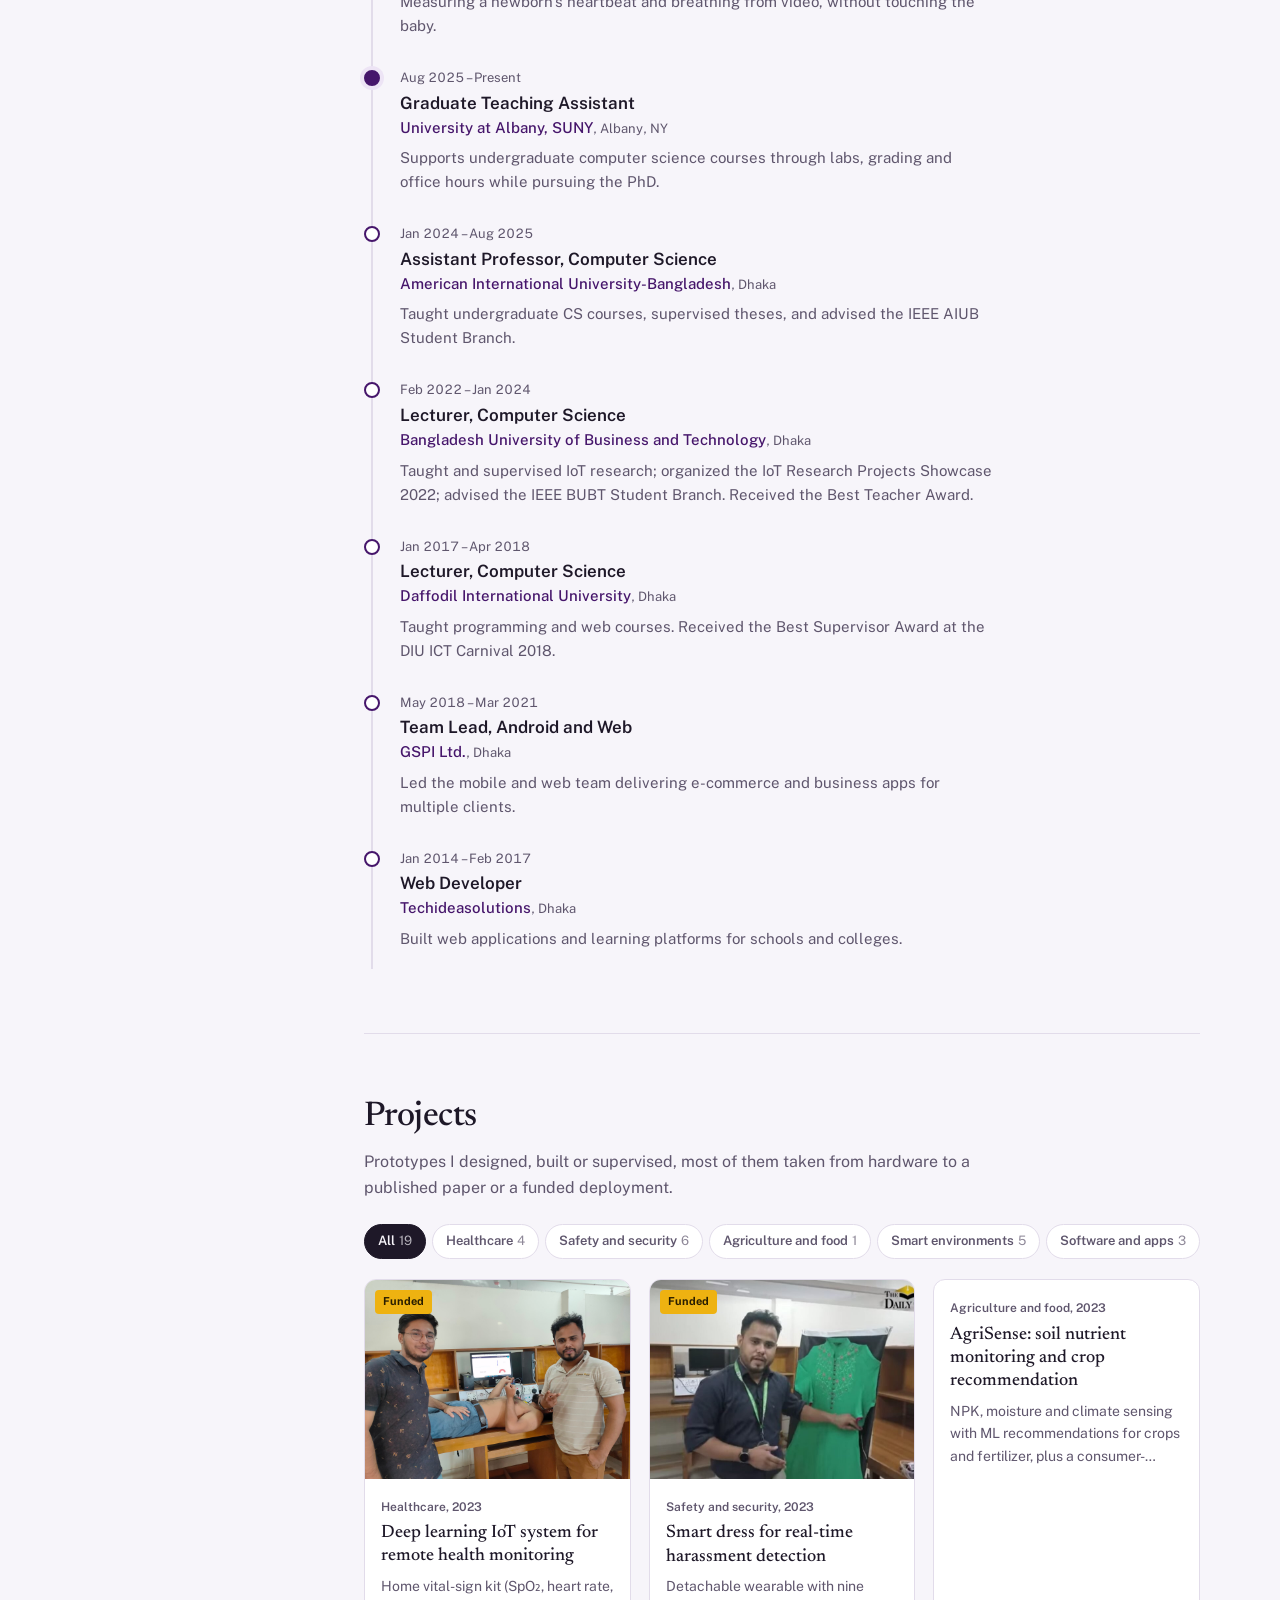
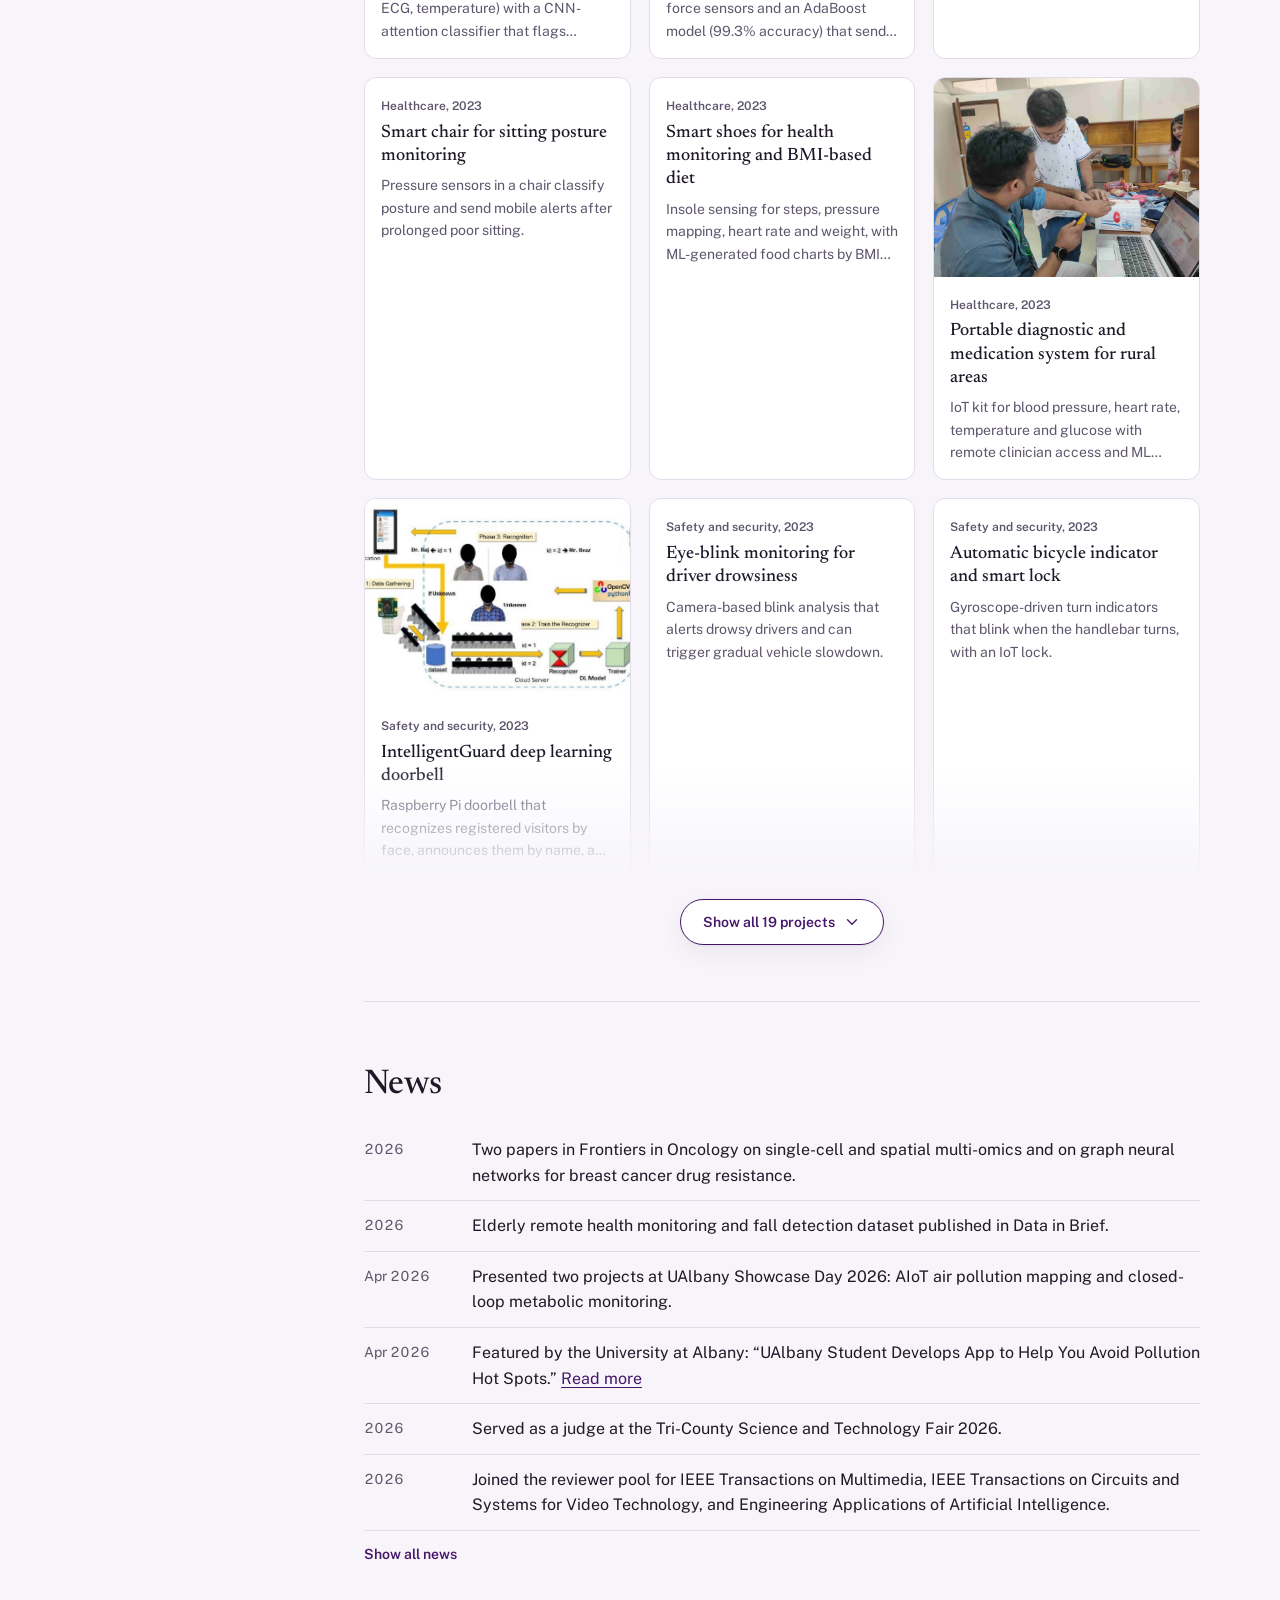
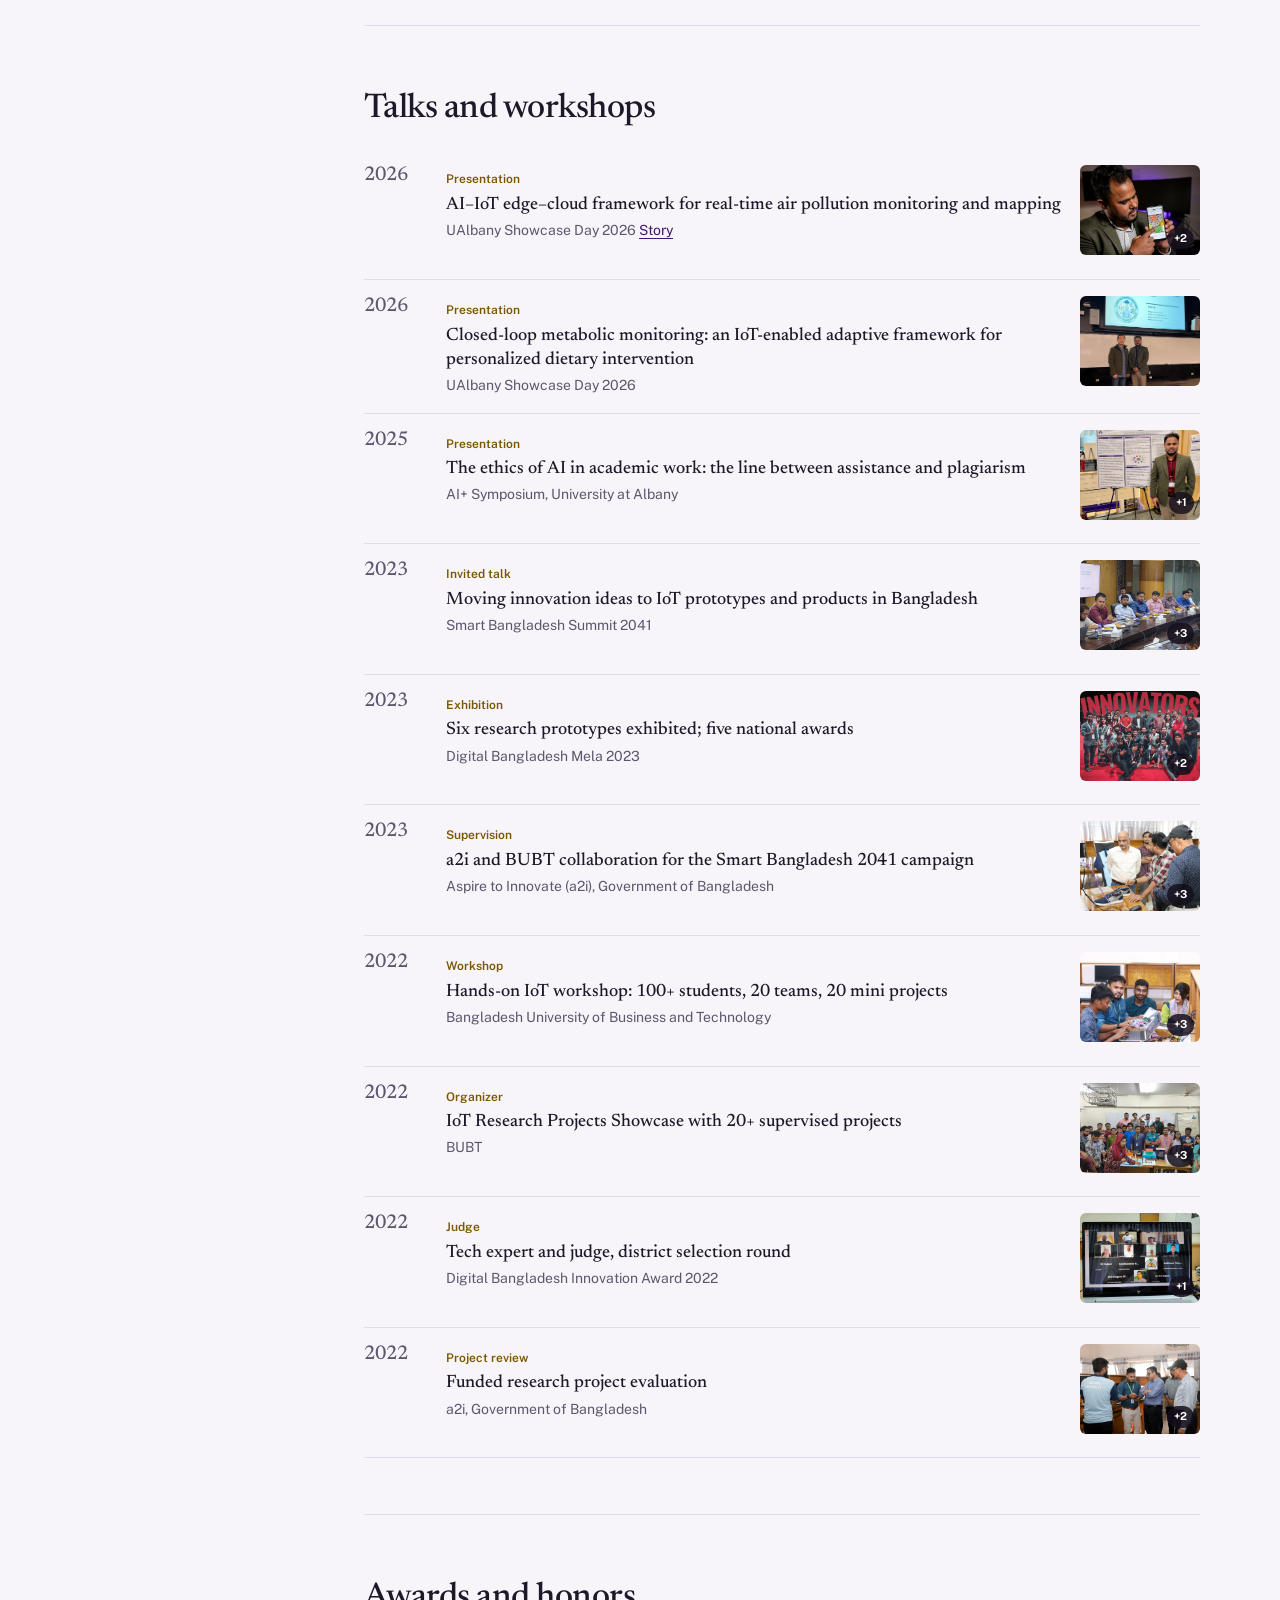
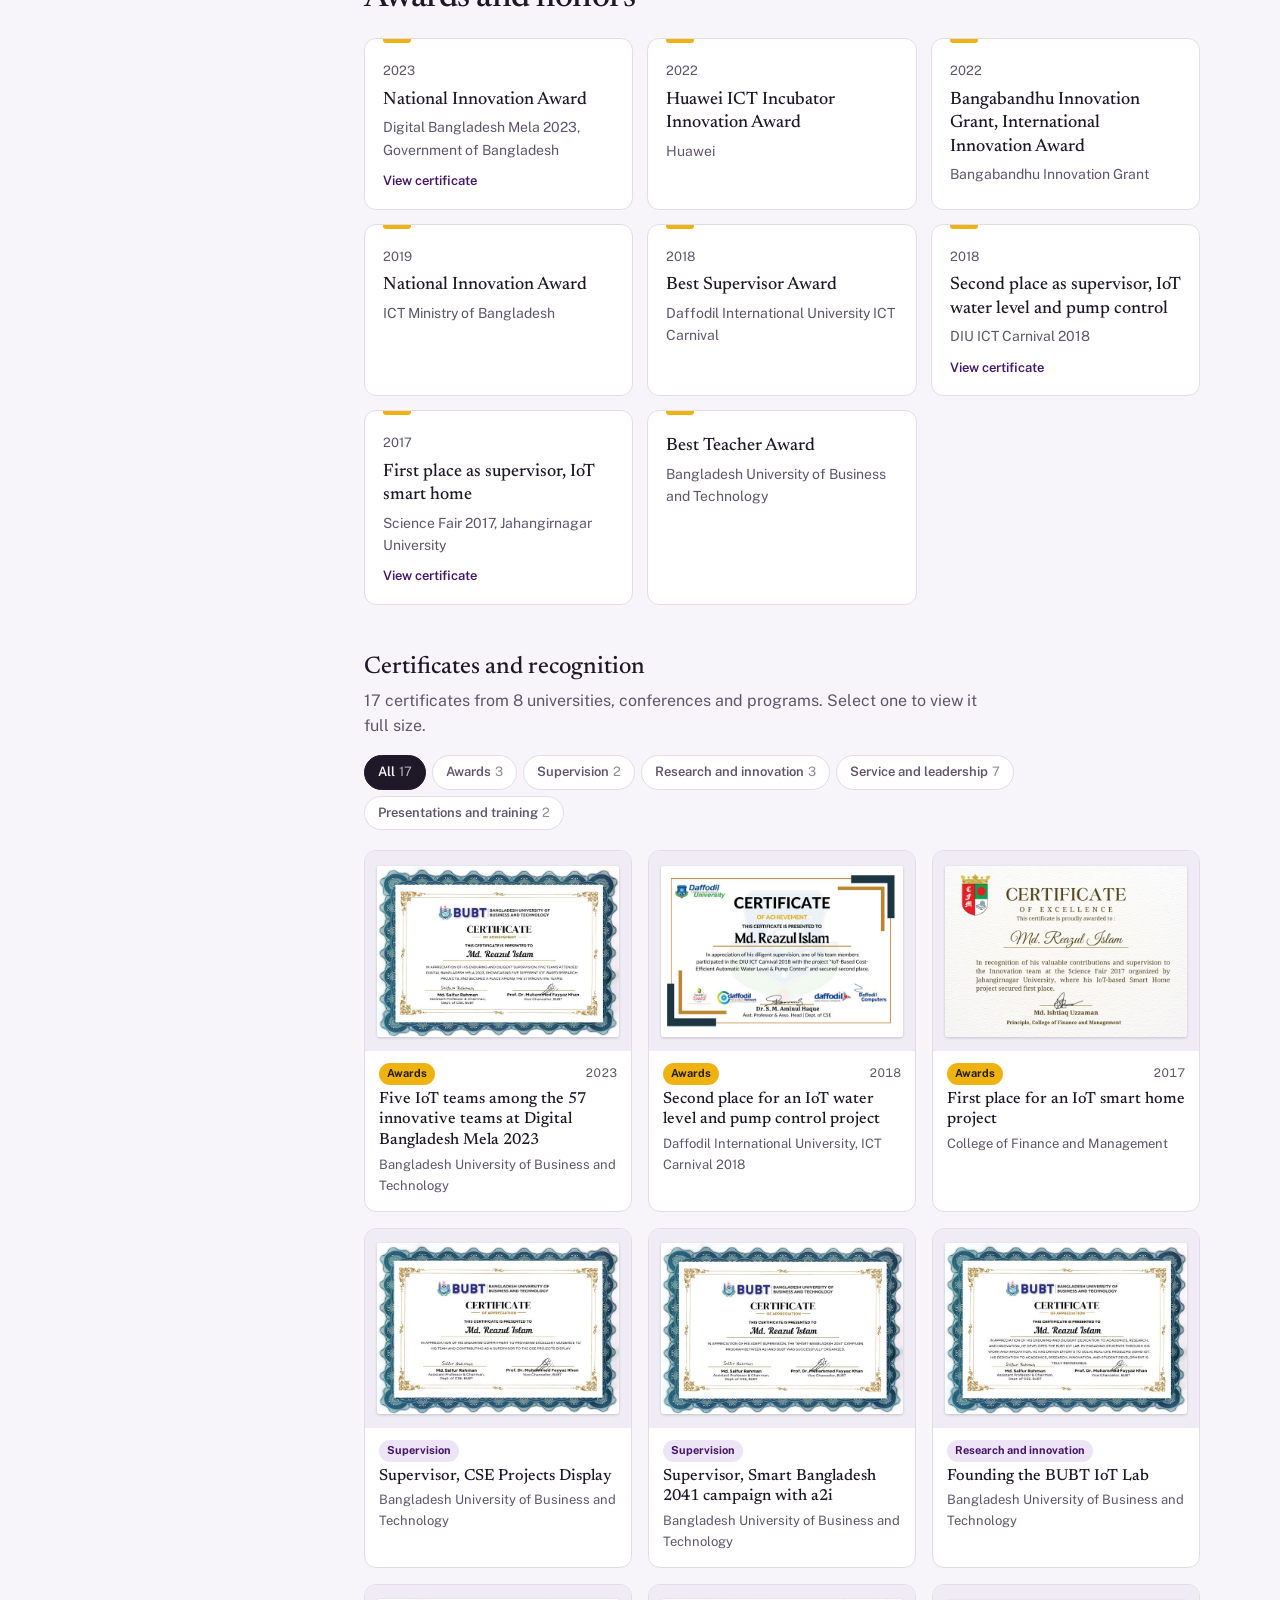
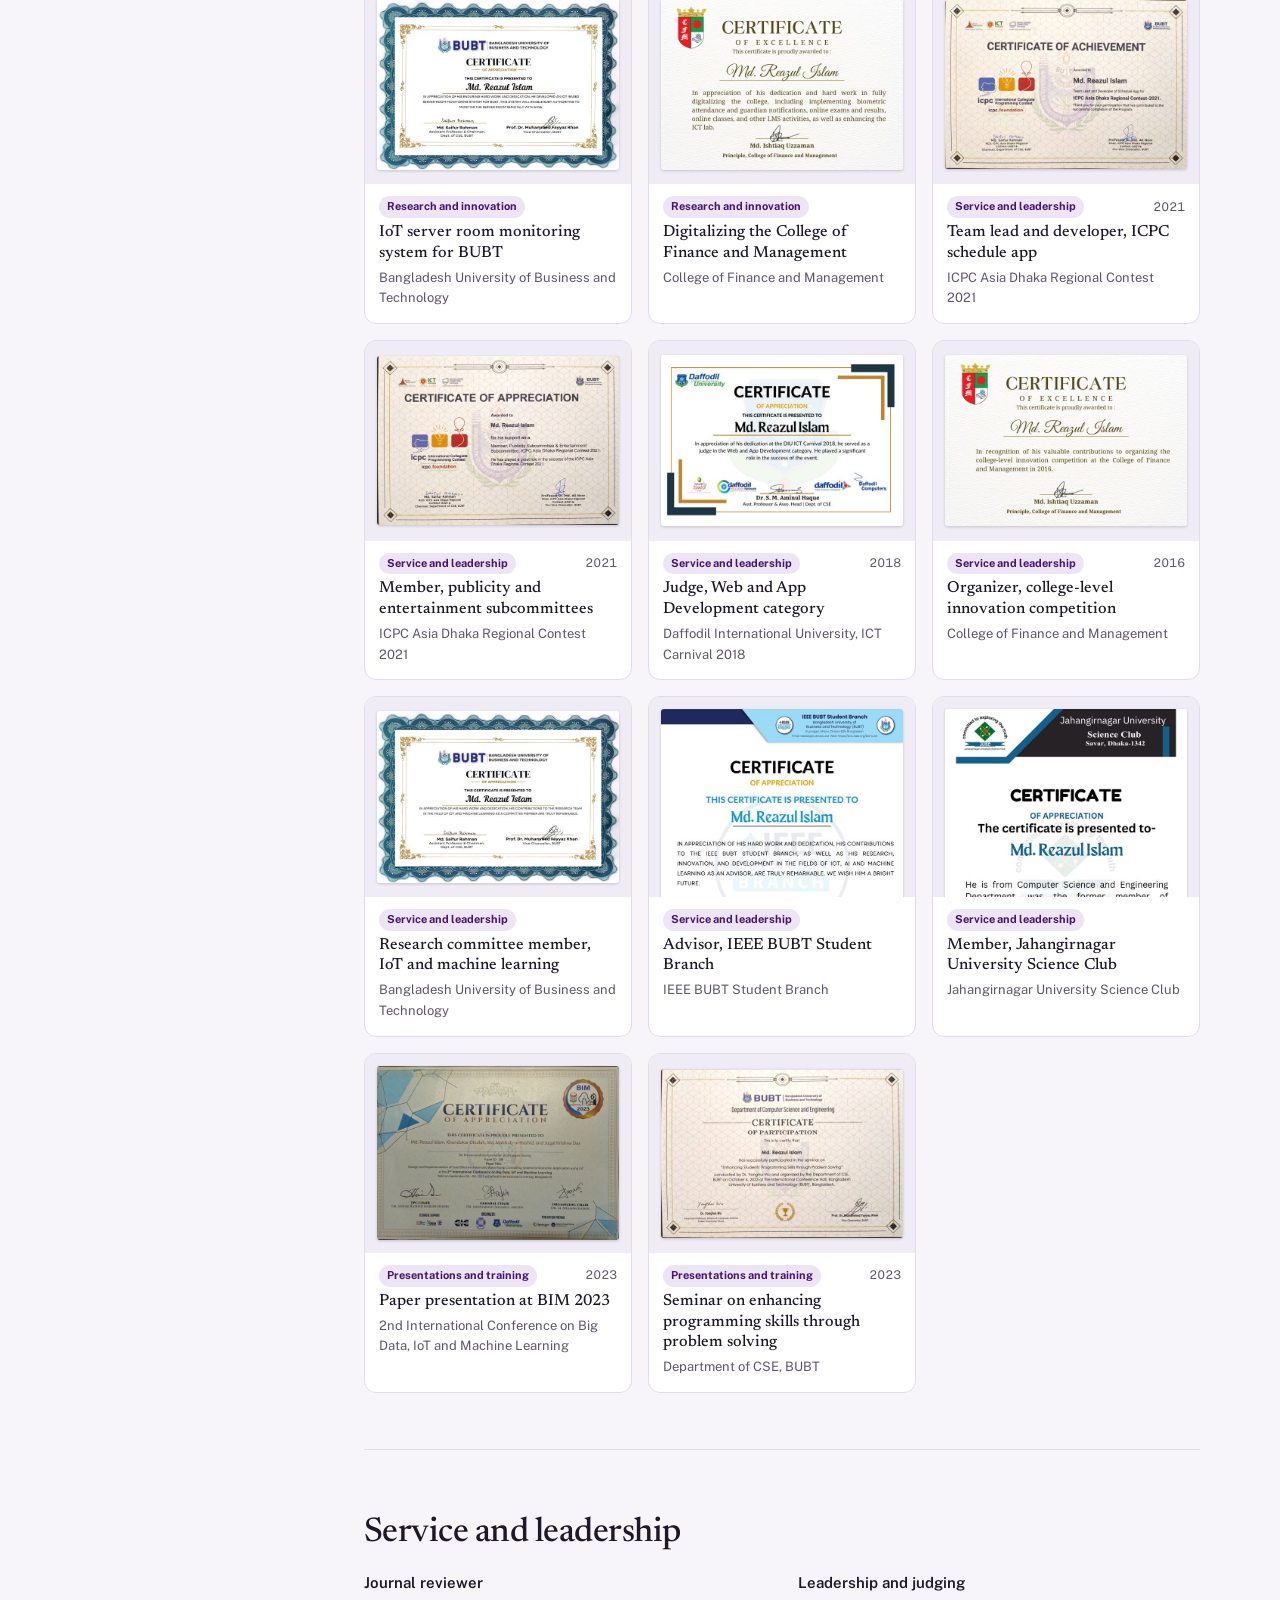
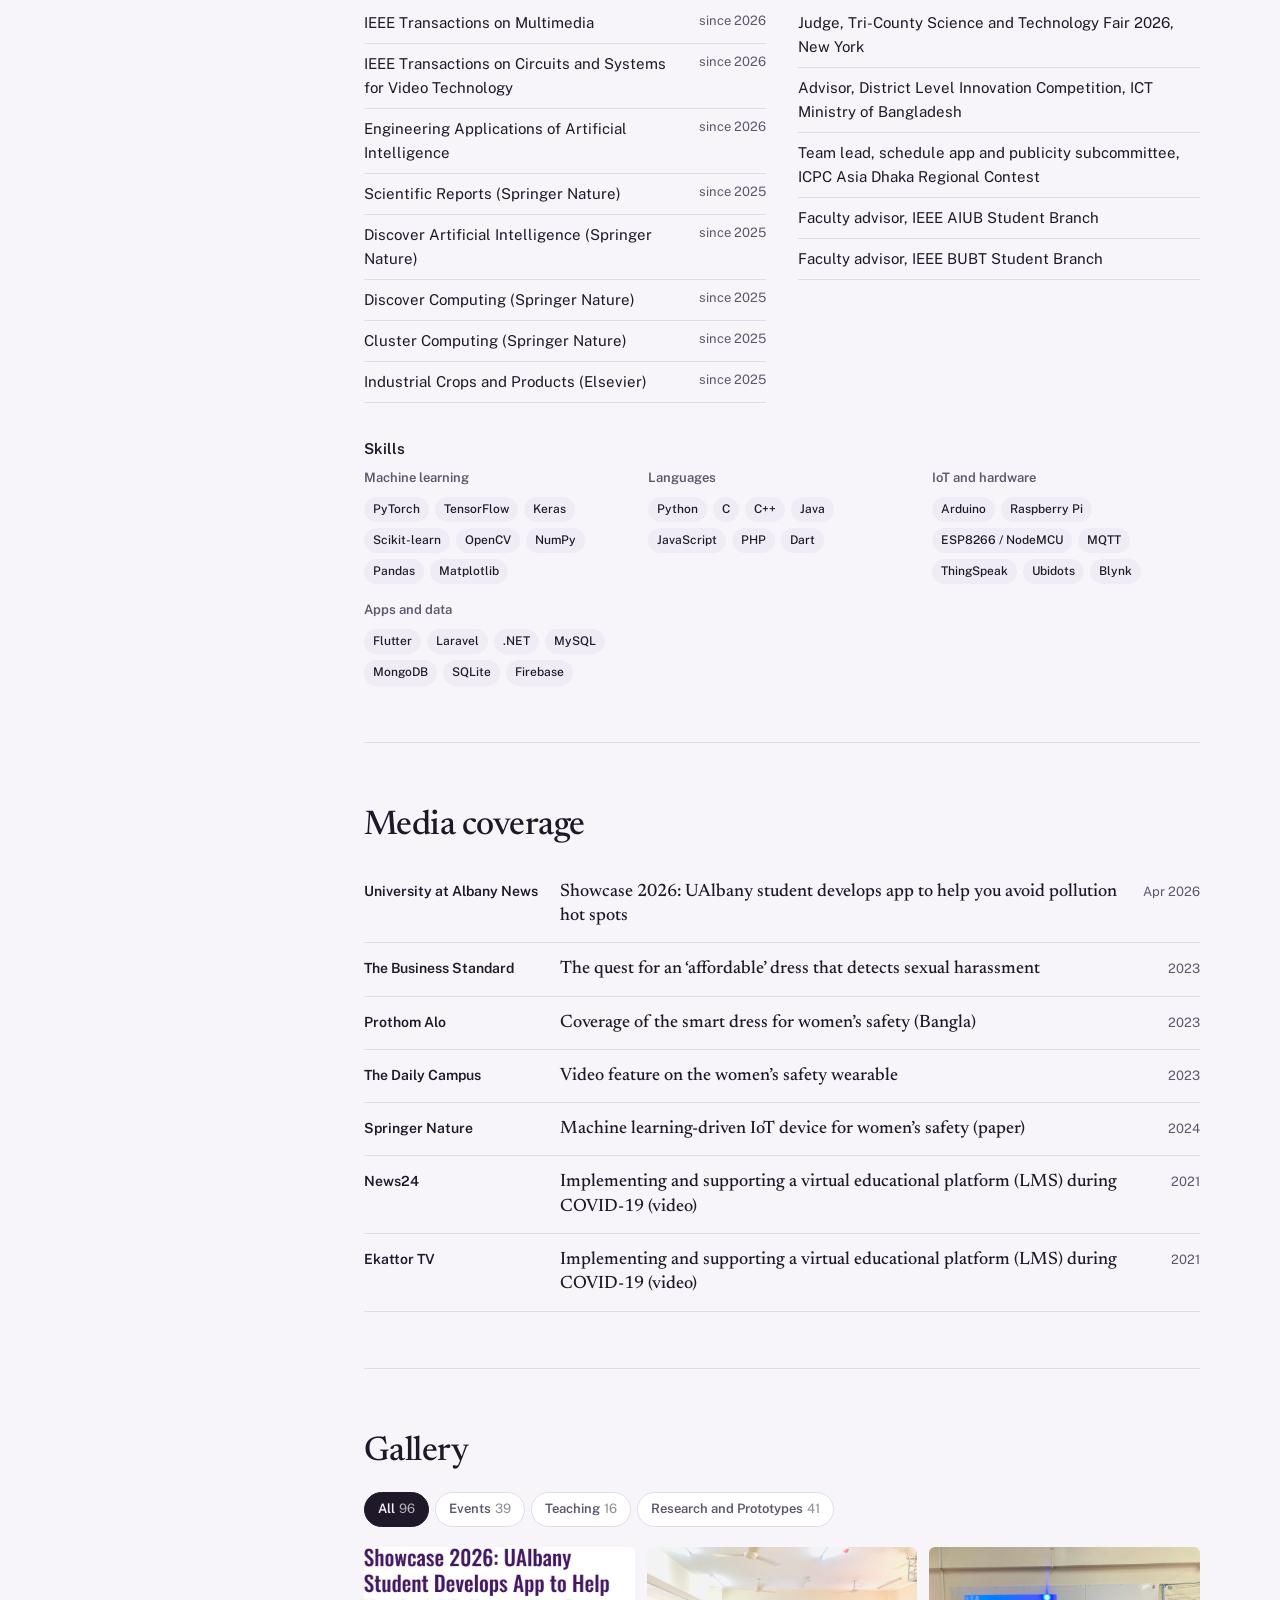
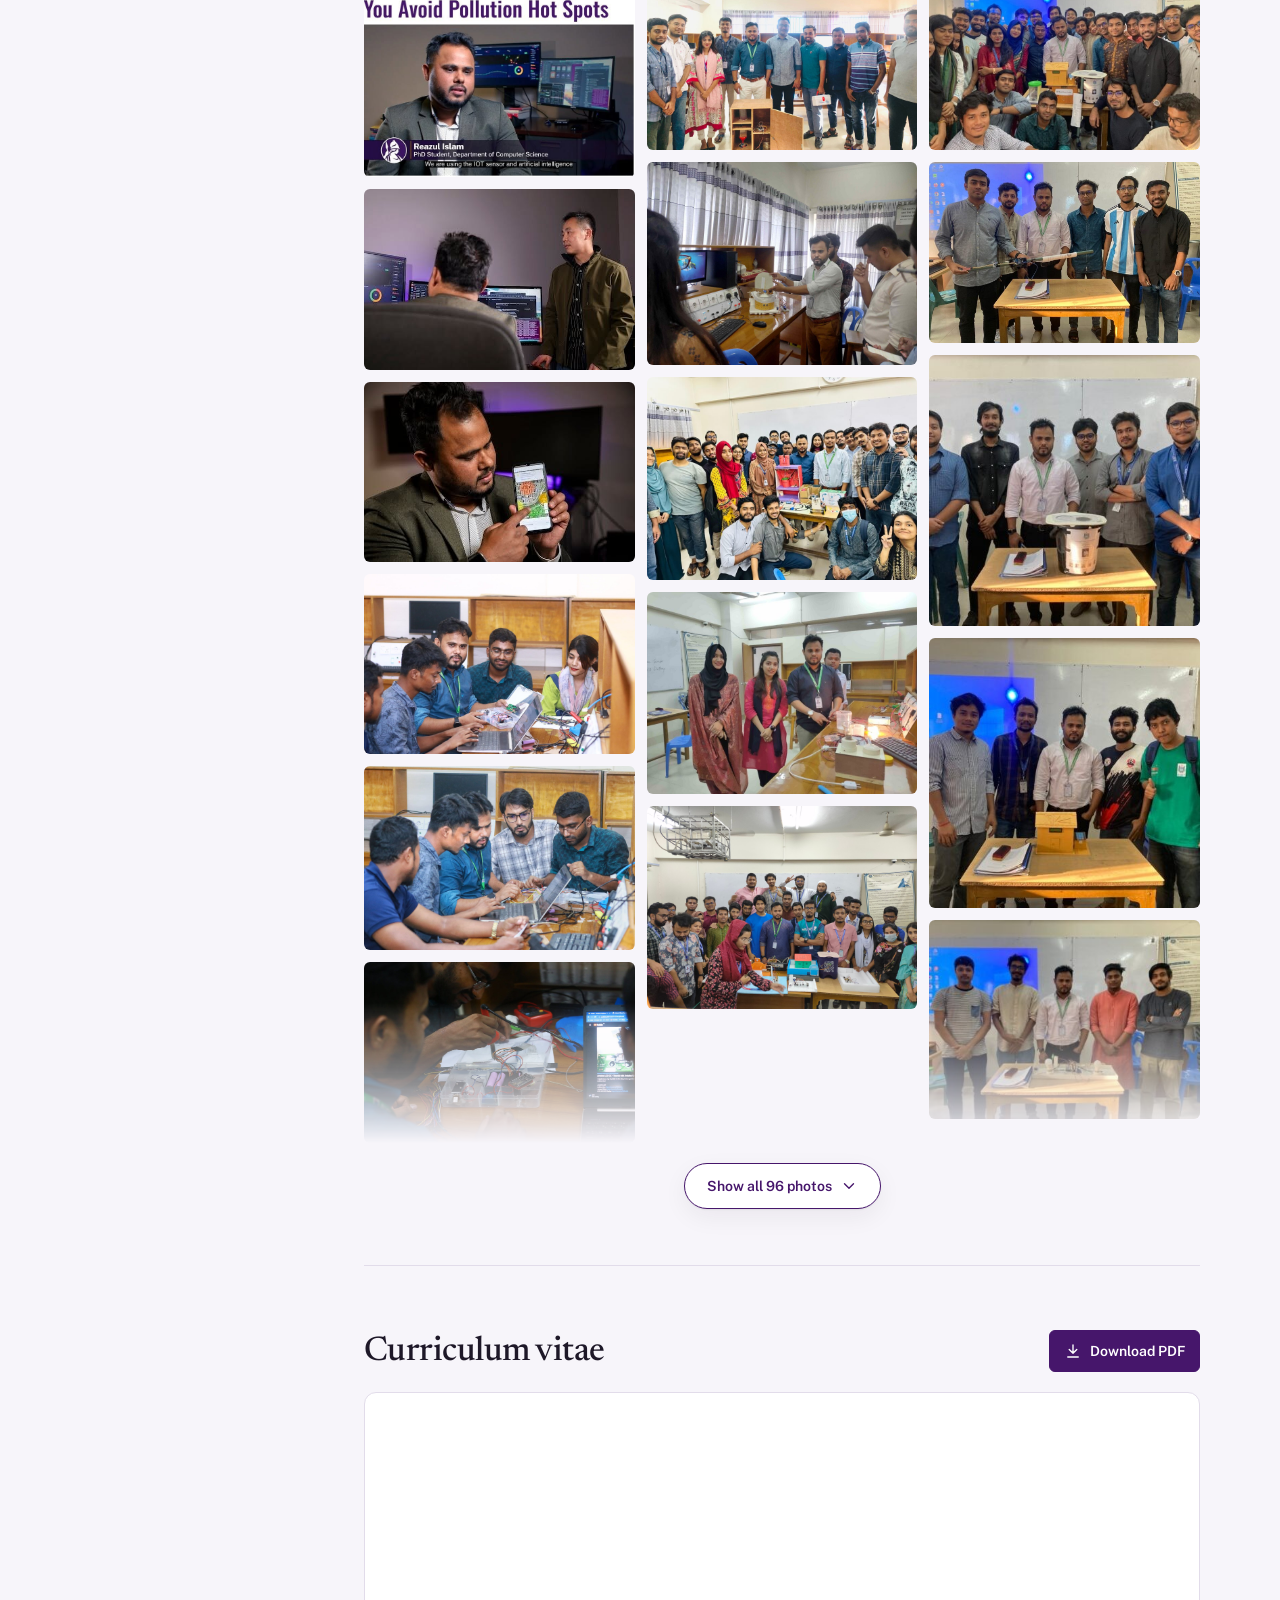
==== commit 70f5e745: "Publications: show 2026 first with a Show all button" ====
--- a/index.html
+++ b/index.html
@@ -187,6 +187,9 @@
         </div>
         <p class="pub-note">My name is in bold. Select a title to read its summary.</p>
         <div id="pubList"></div>
+        <div class="gal-more-wrap">
+          <button class="gal-more" id="pubMore" aria-controls="pubList" aria-expanded="false" hidden><span>Show all publications</span><svg viewBox="0 0 24 24" aria-hidden="true"><path d="m6 9 6 6 6-6"/></svg></button>
+        </div>
         <p class="empty" id="pubEmpty" hidden>No publications match that search. Clear the search box or pick “All”.</p>
       </section>
 
--- a/assets/css/style.css
+++ b/assets/css/style.css
@@ -402,6 +402,7 @@
 .gal-more-wrap { display: flex; justify-content: center; margin-top: 20px; position: relative; }
 .gallery:has(+ .gal-more-wrap .gal-more:not([hidden]):not(.open)) { -webkit-mask-image: linear-gradient(to bottom, #000 calc(100% - 140px), transparent); mask-image: linear-gradient(to bottom, #000 calc(100% - 140px), transparent); }
 .proj-grid:has(+ .gal-more-wrap .gal-more:not([hidden]):not(.open)) { -webkit-mask-image: linear-gradient(to bottom, #000 calc(100% - 120px), transparent); mask-image: linear-gradient(to bottom, #000 calc(100% - 120px), transparent); }
+#pubList.collapsed { -webkit-mask-image: linear-gradient(to bottom, #000 calc(100% - 90px), transparent); mask-image: linear-gradient(to bottom, #000 calc(100% - 90px), transparent); }
 .gal-more { display: inline-flex; align-items: center; gap: 8px; padding: 11px 22px; border-radius: 999px; border: 1px solid var(--accent); background: var(--surface); color: var(--accent); font-weight: 600; font-size: 14px; box-shadow: var(--shadow); transition: background .15s, color .15s; }
 .gal-more:hover { background: var(--accent); color: var(--accent-ink); }
 .gal-more svg { transition: transform .2s; }
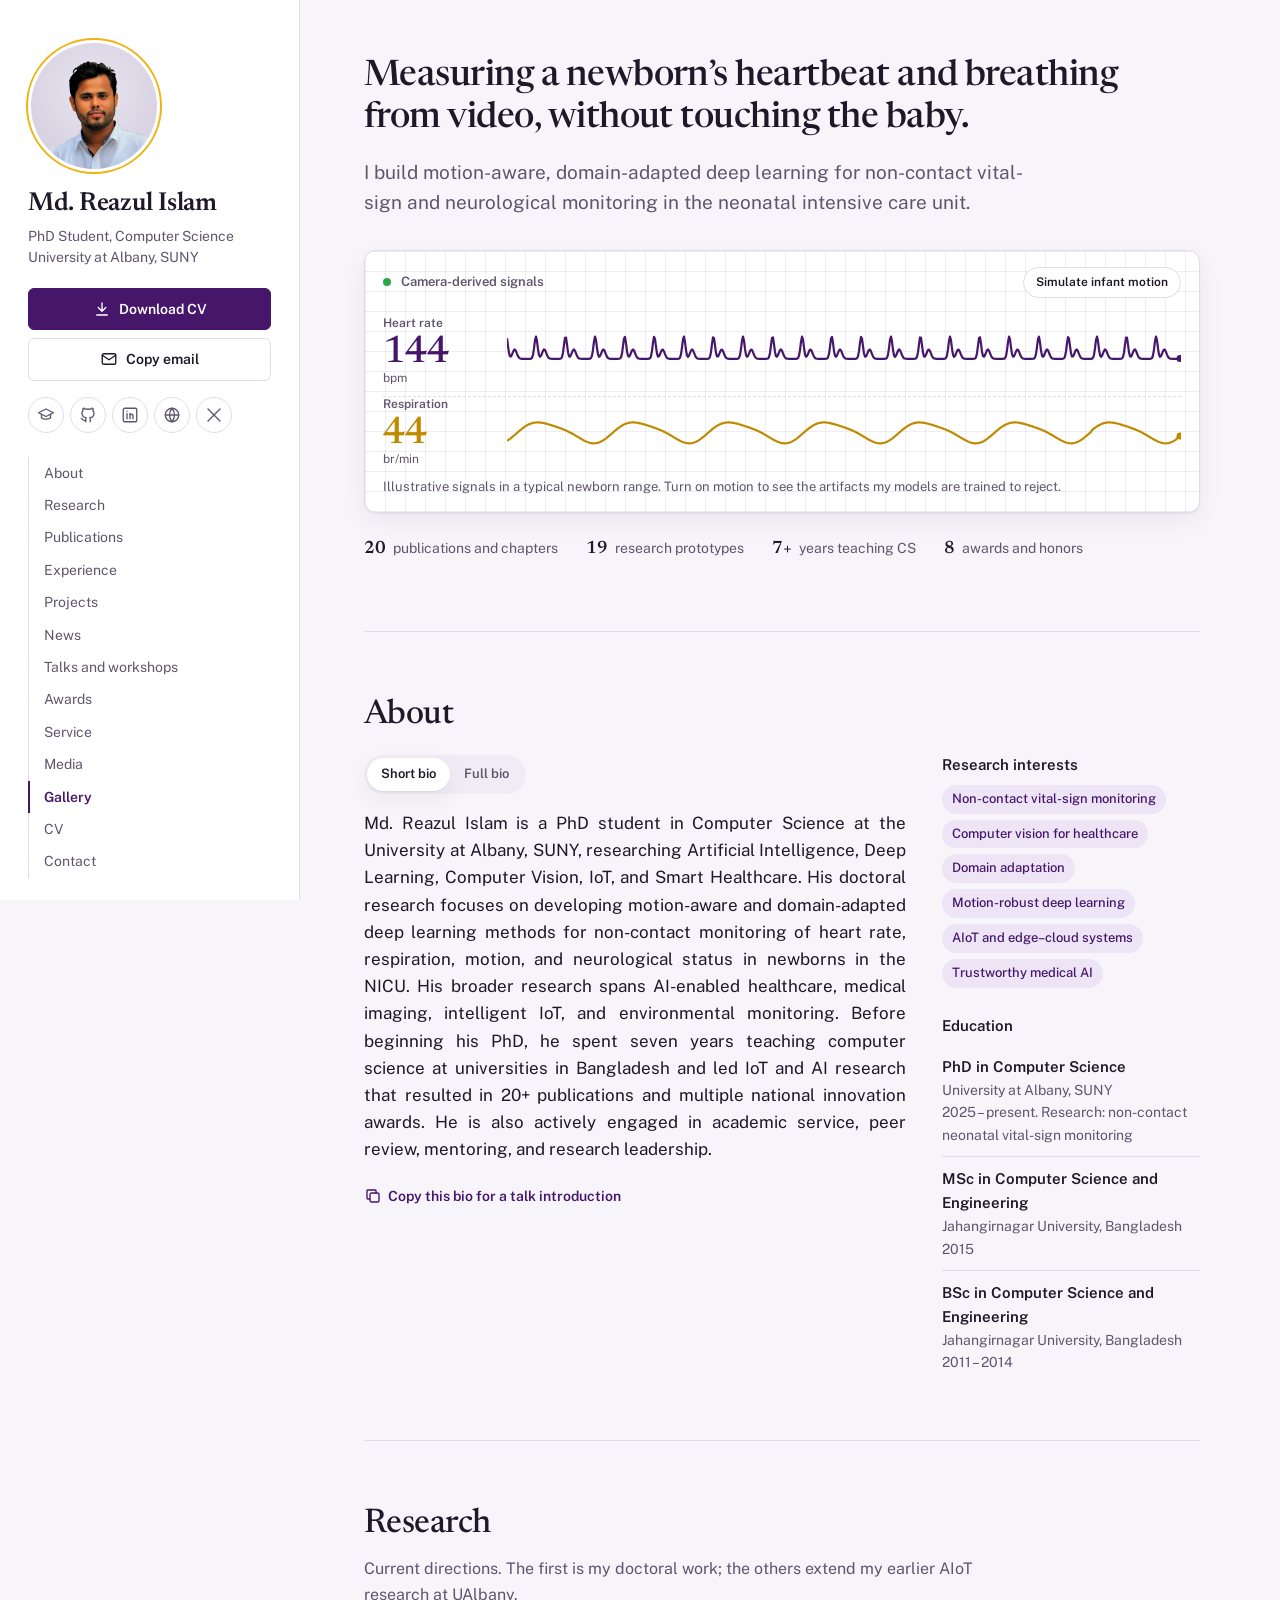
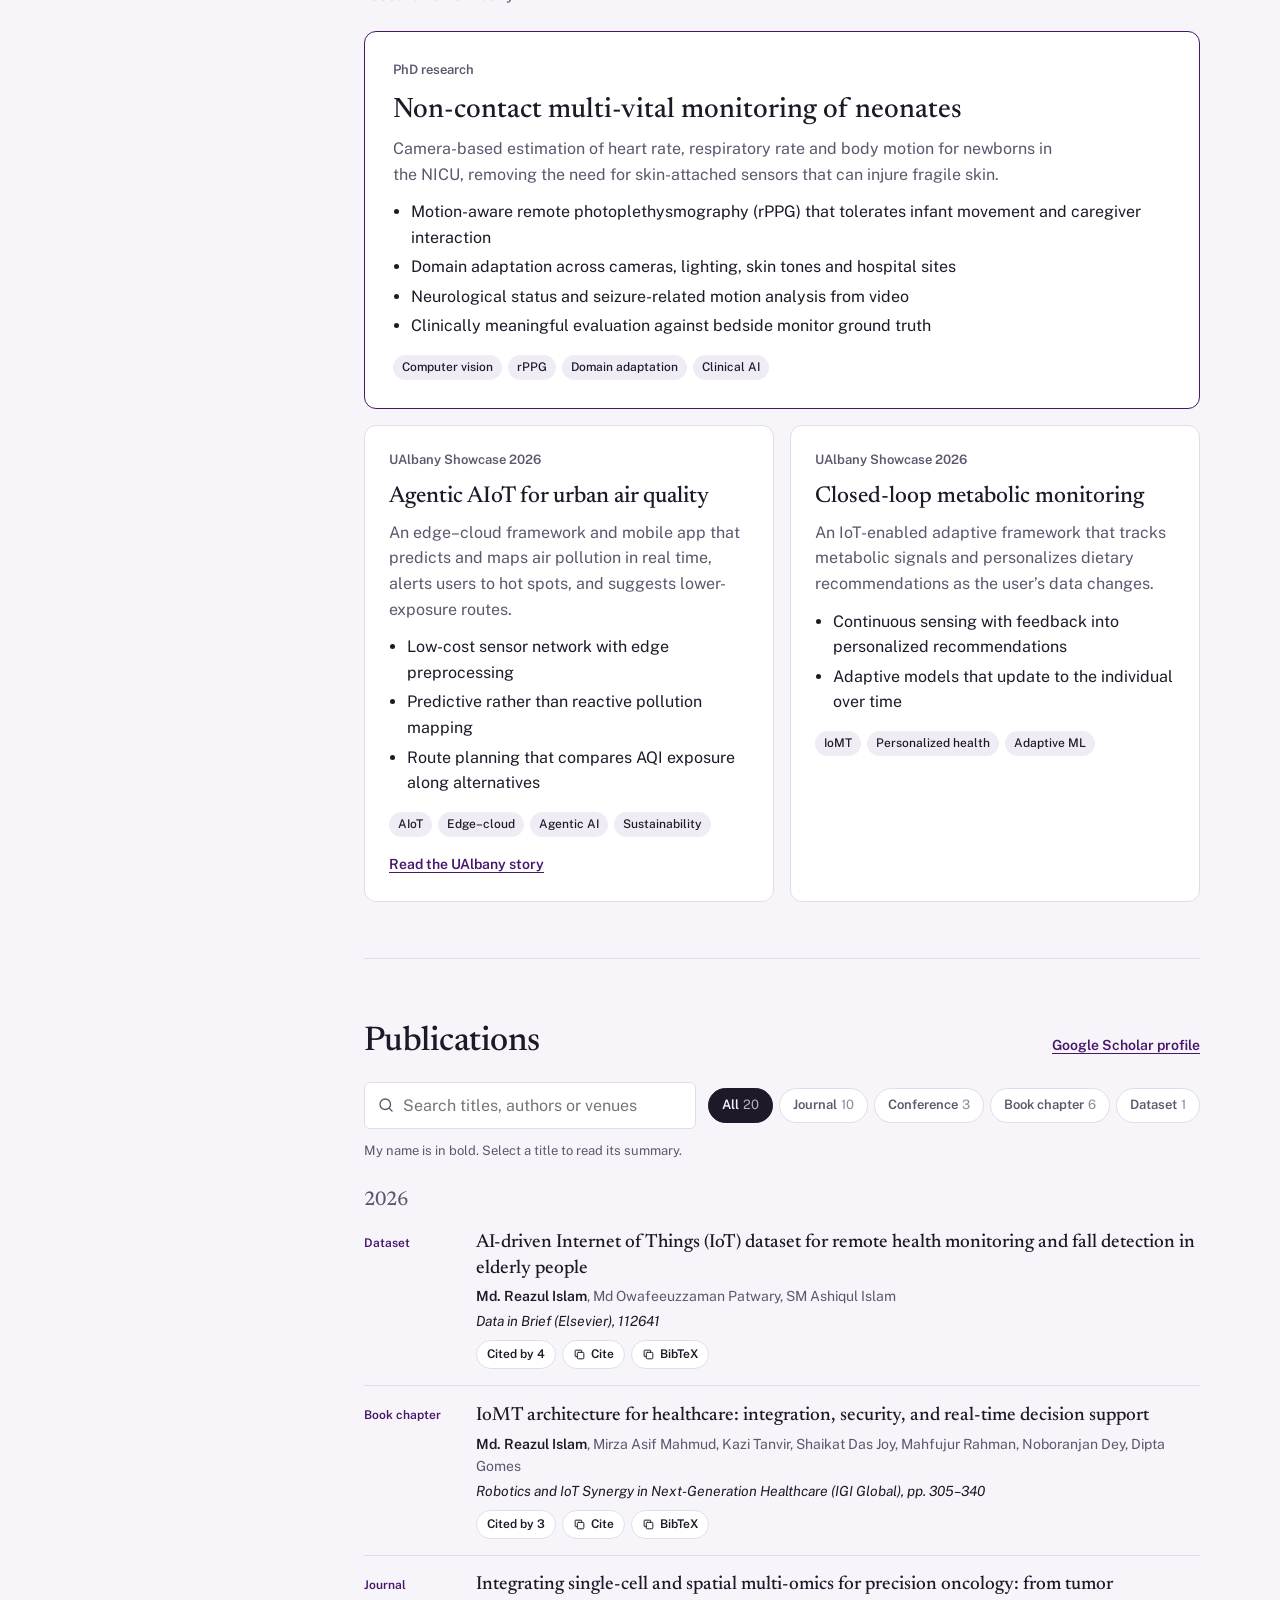
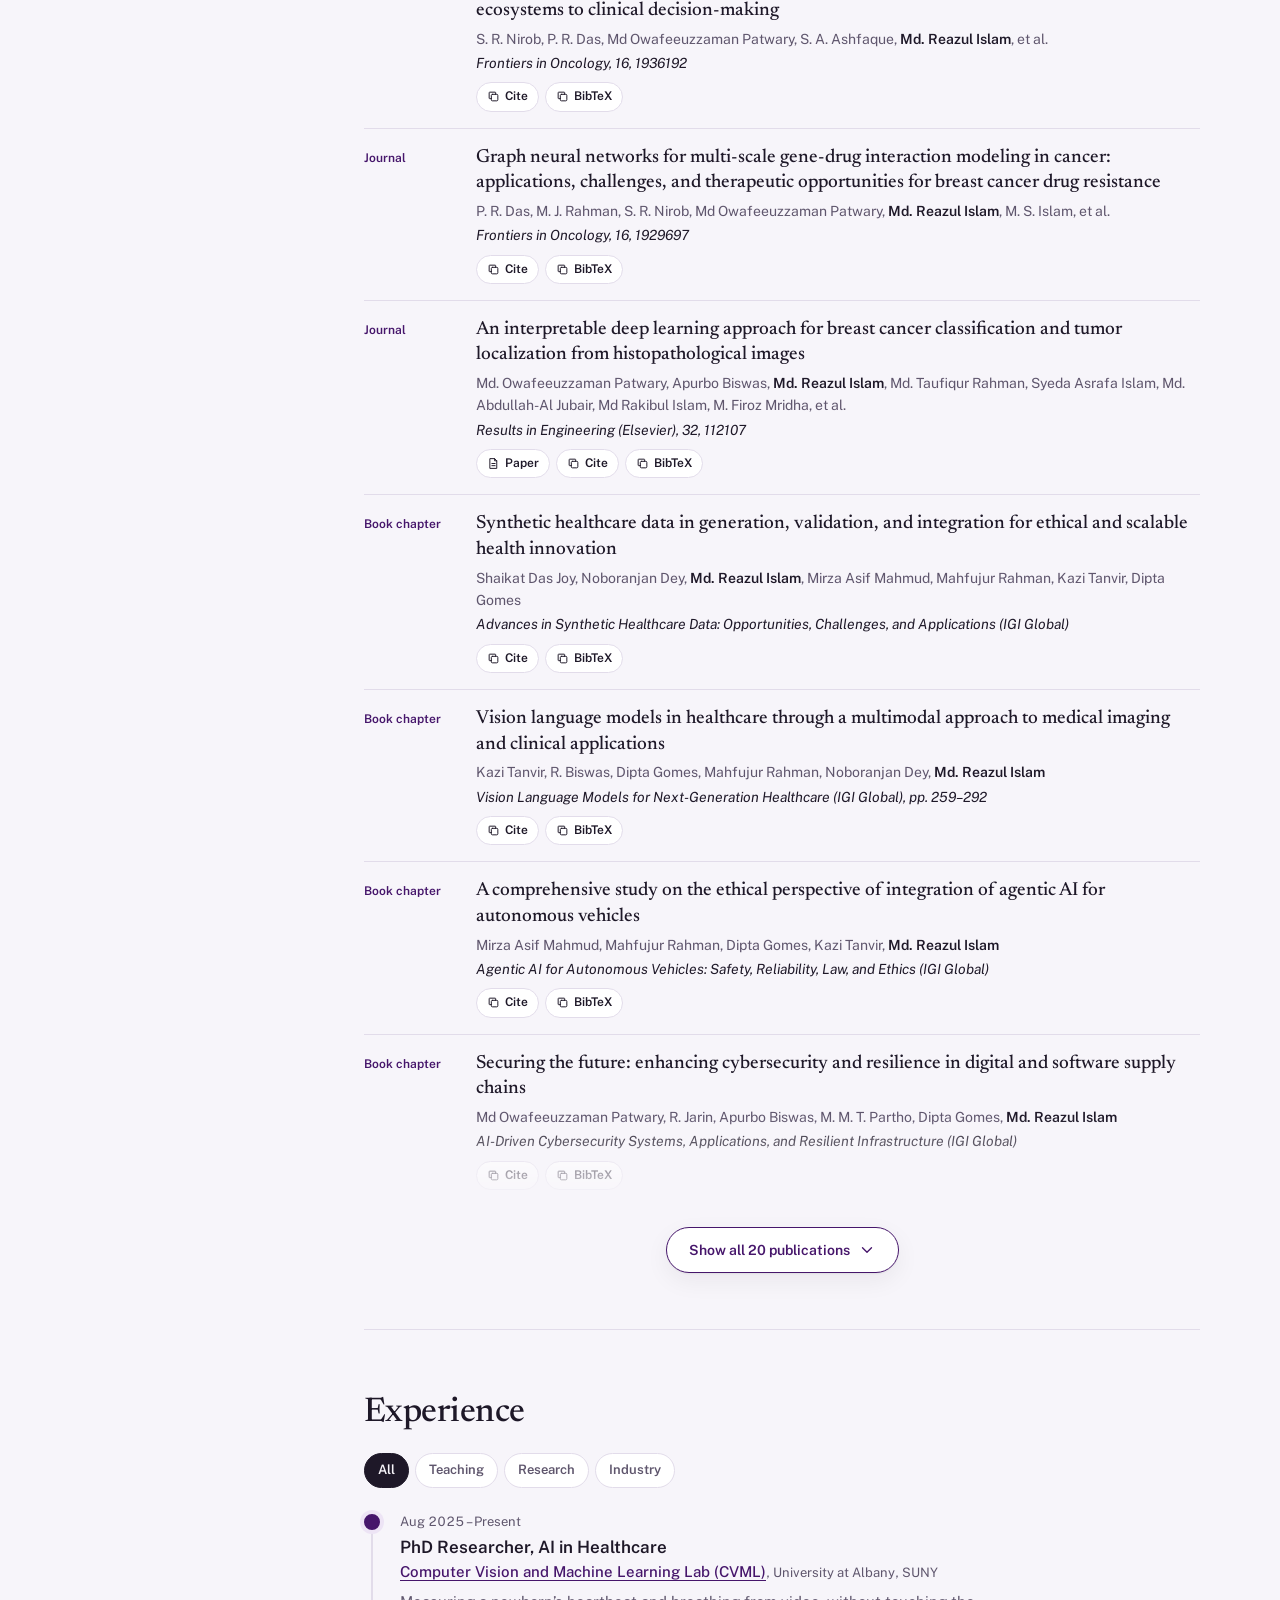
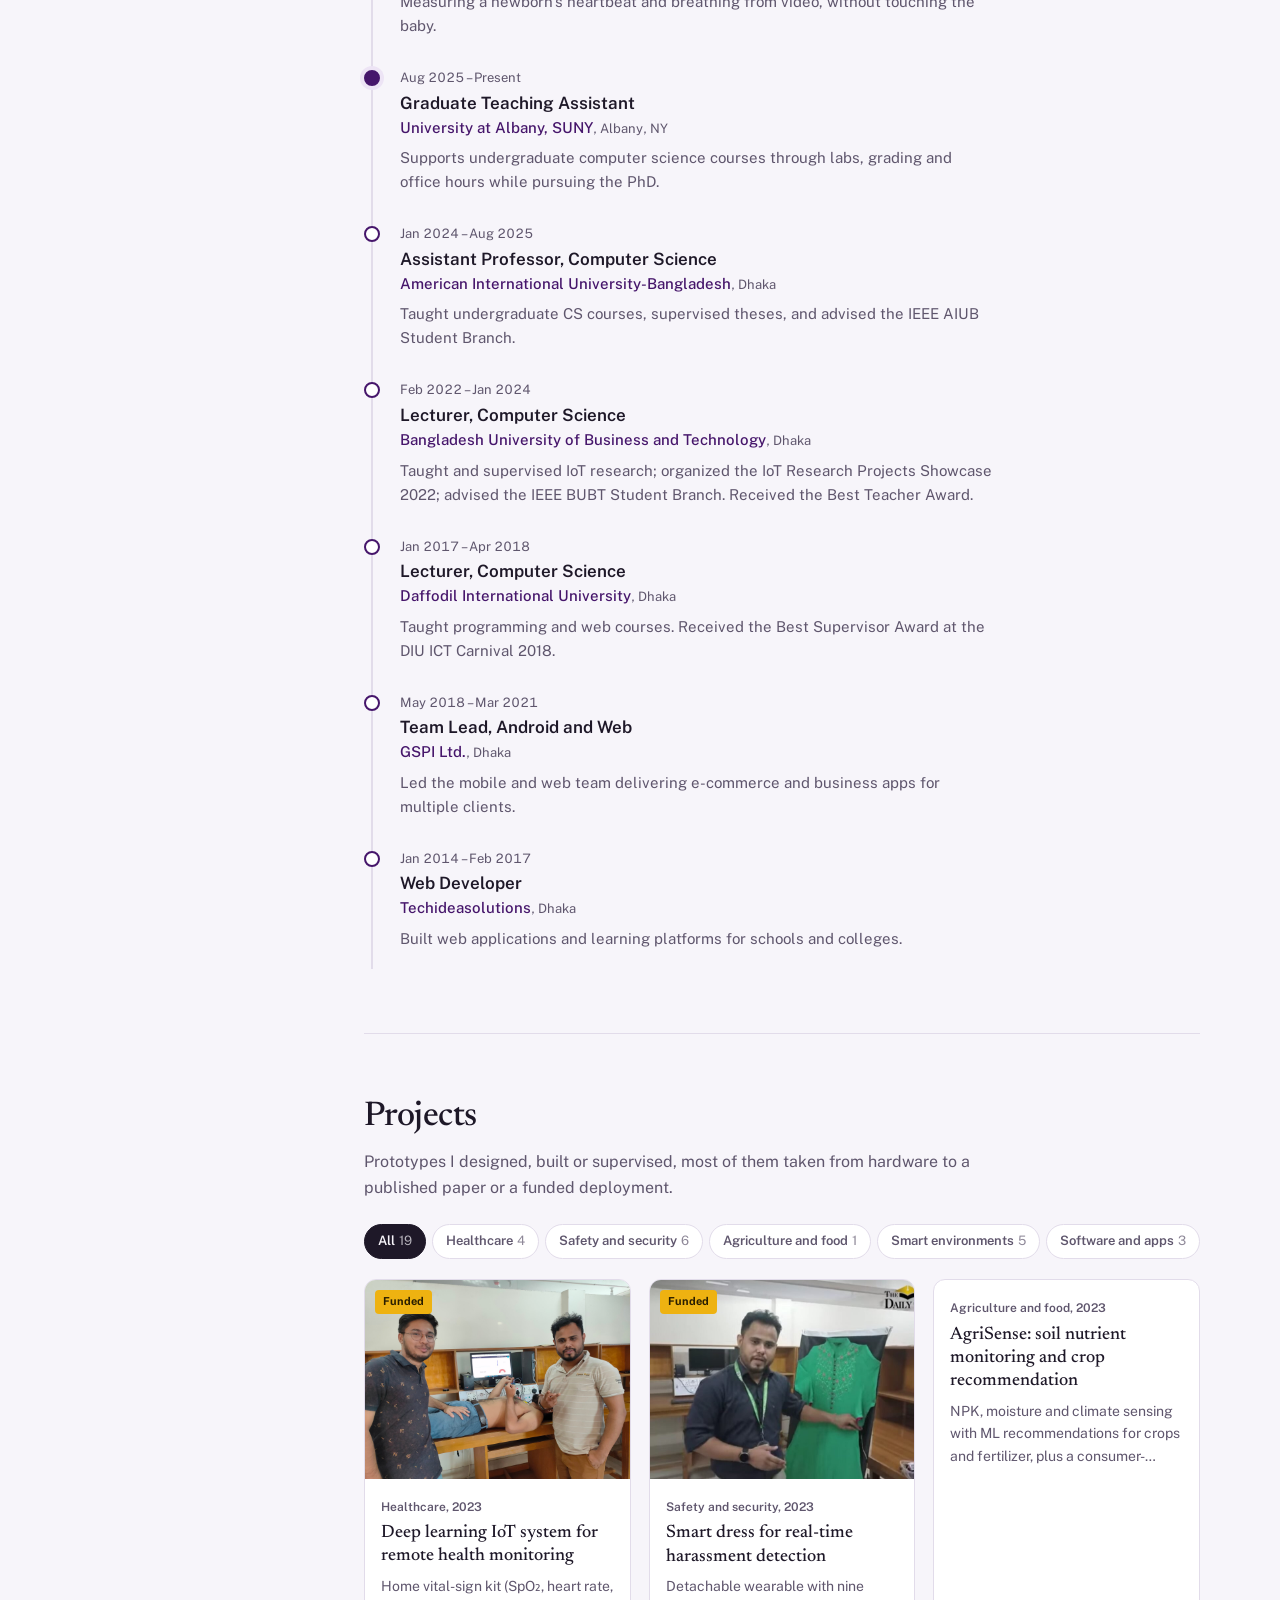
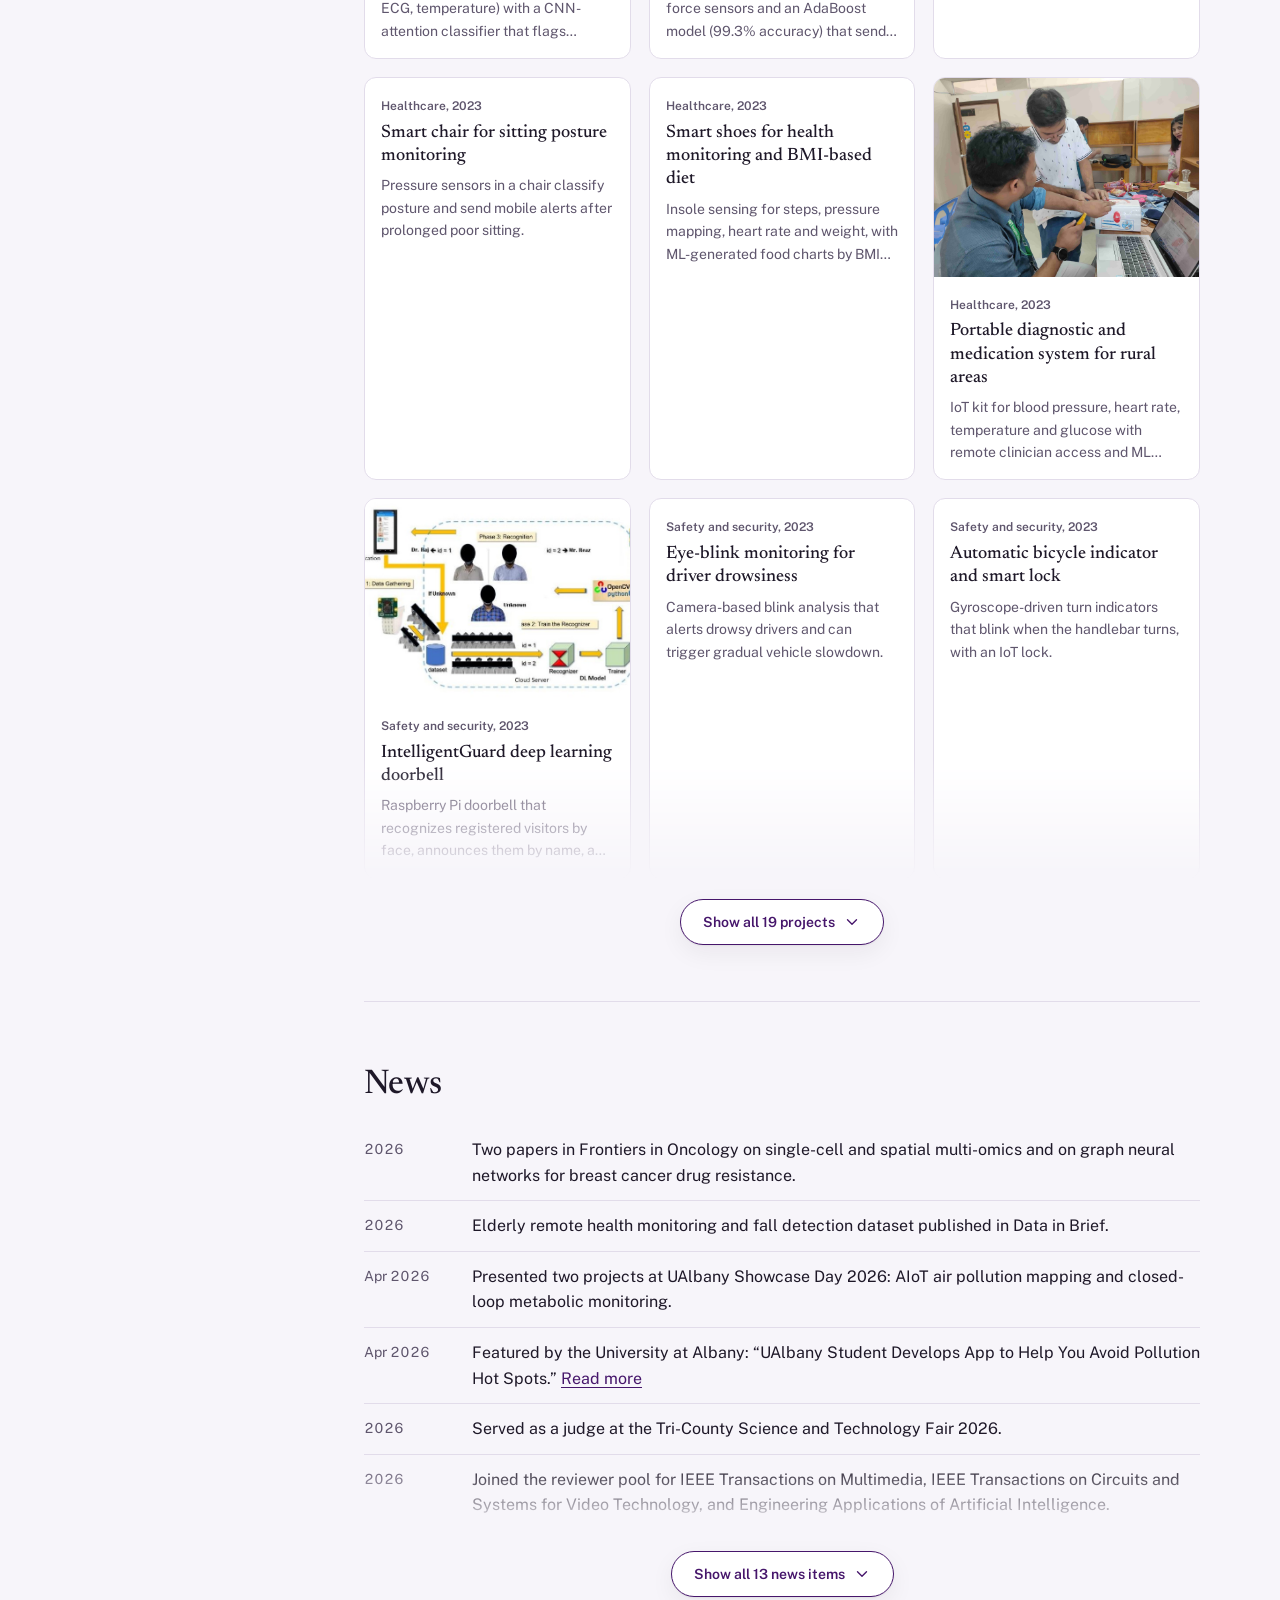
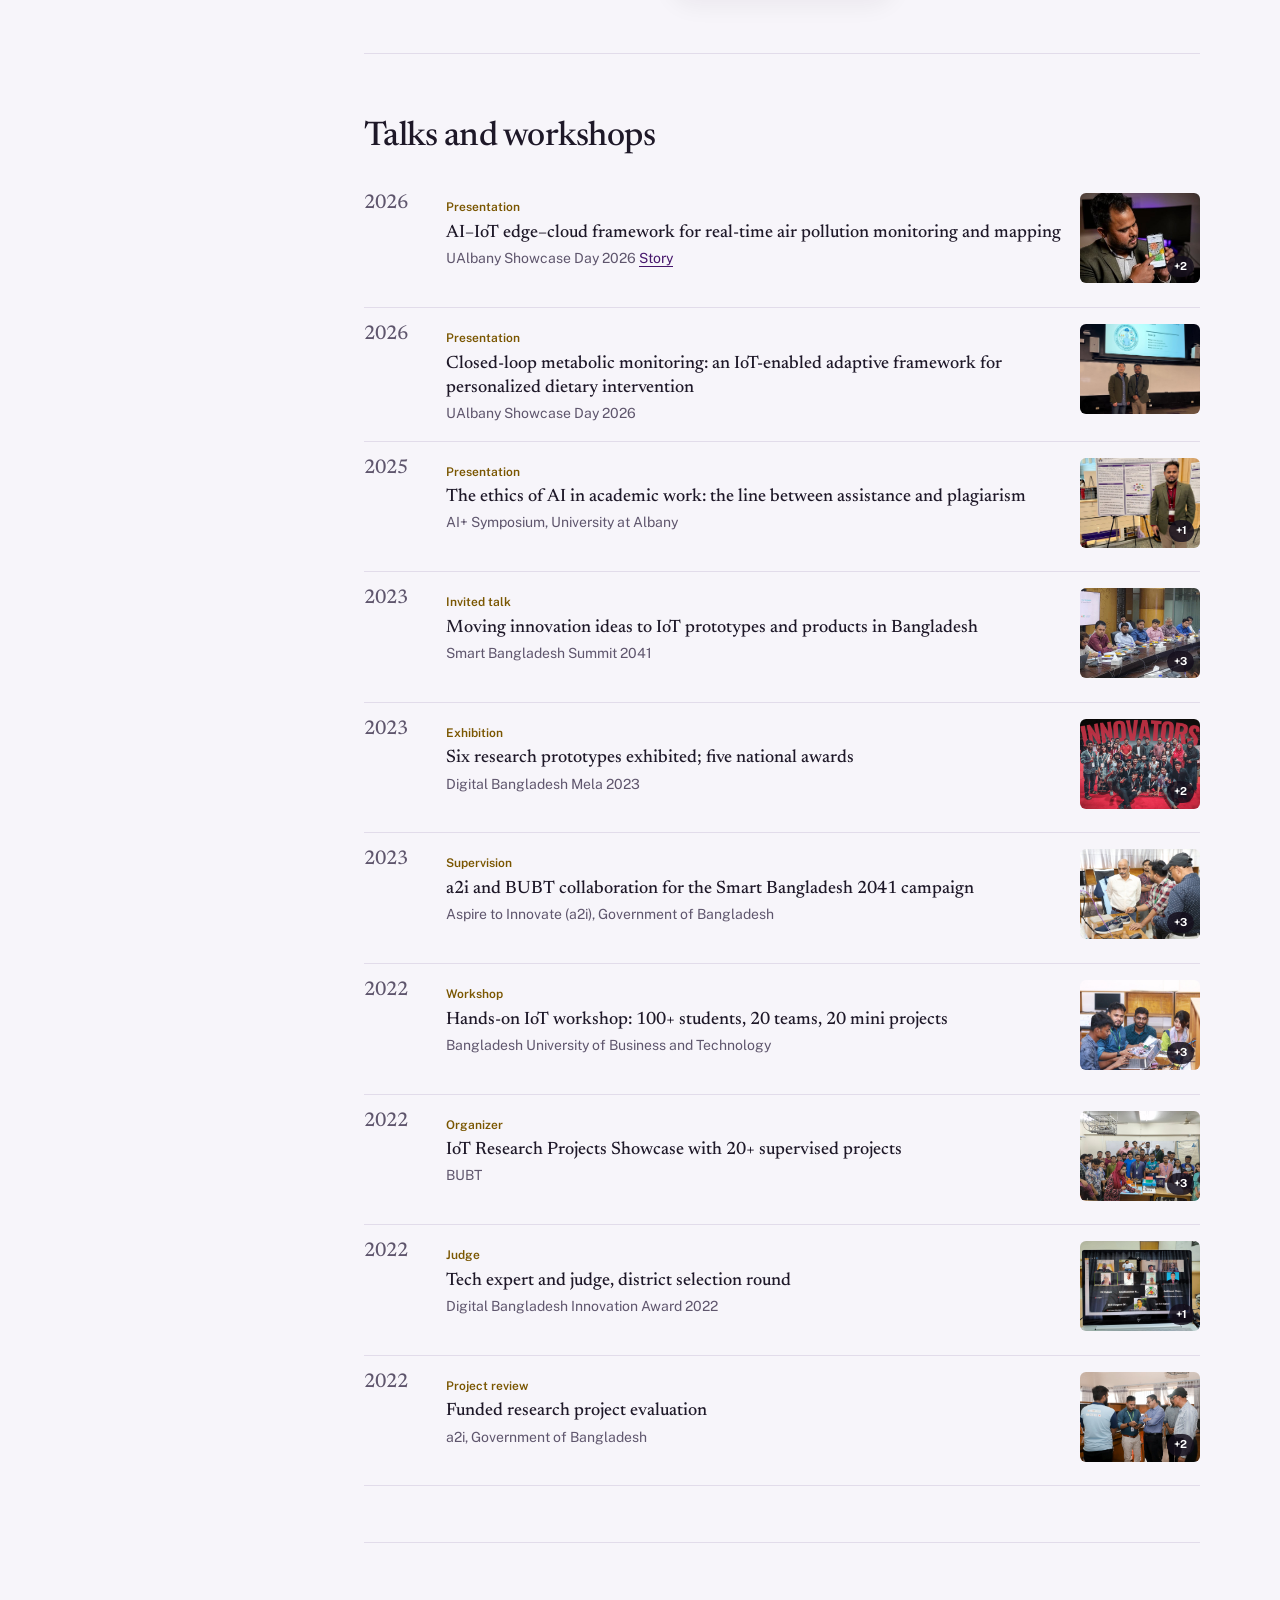
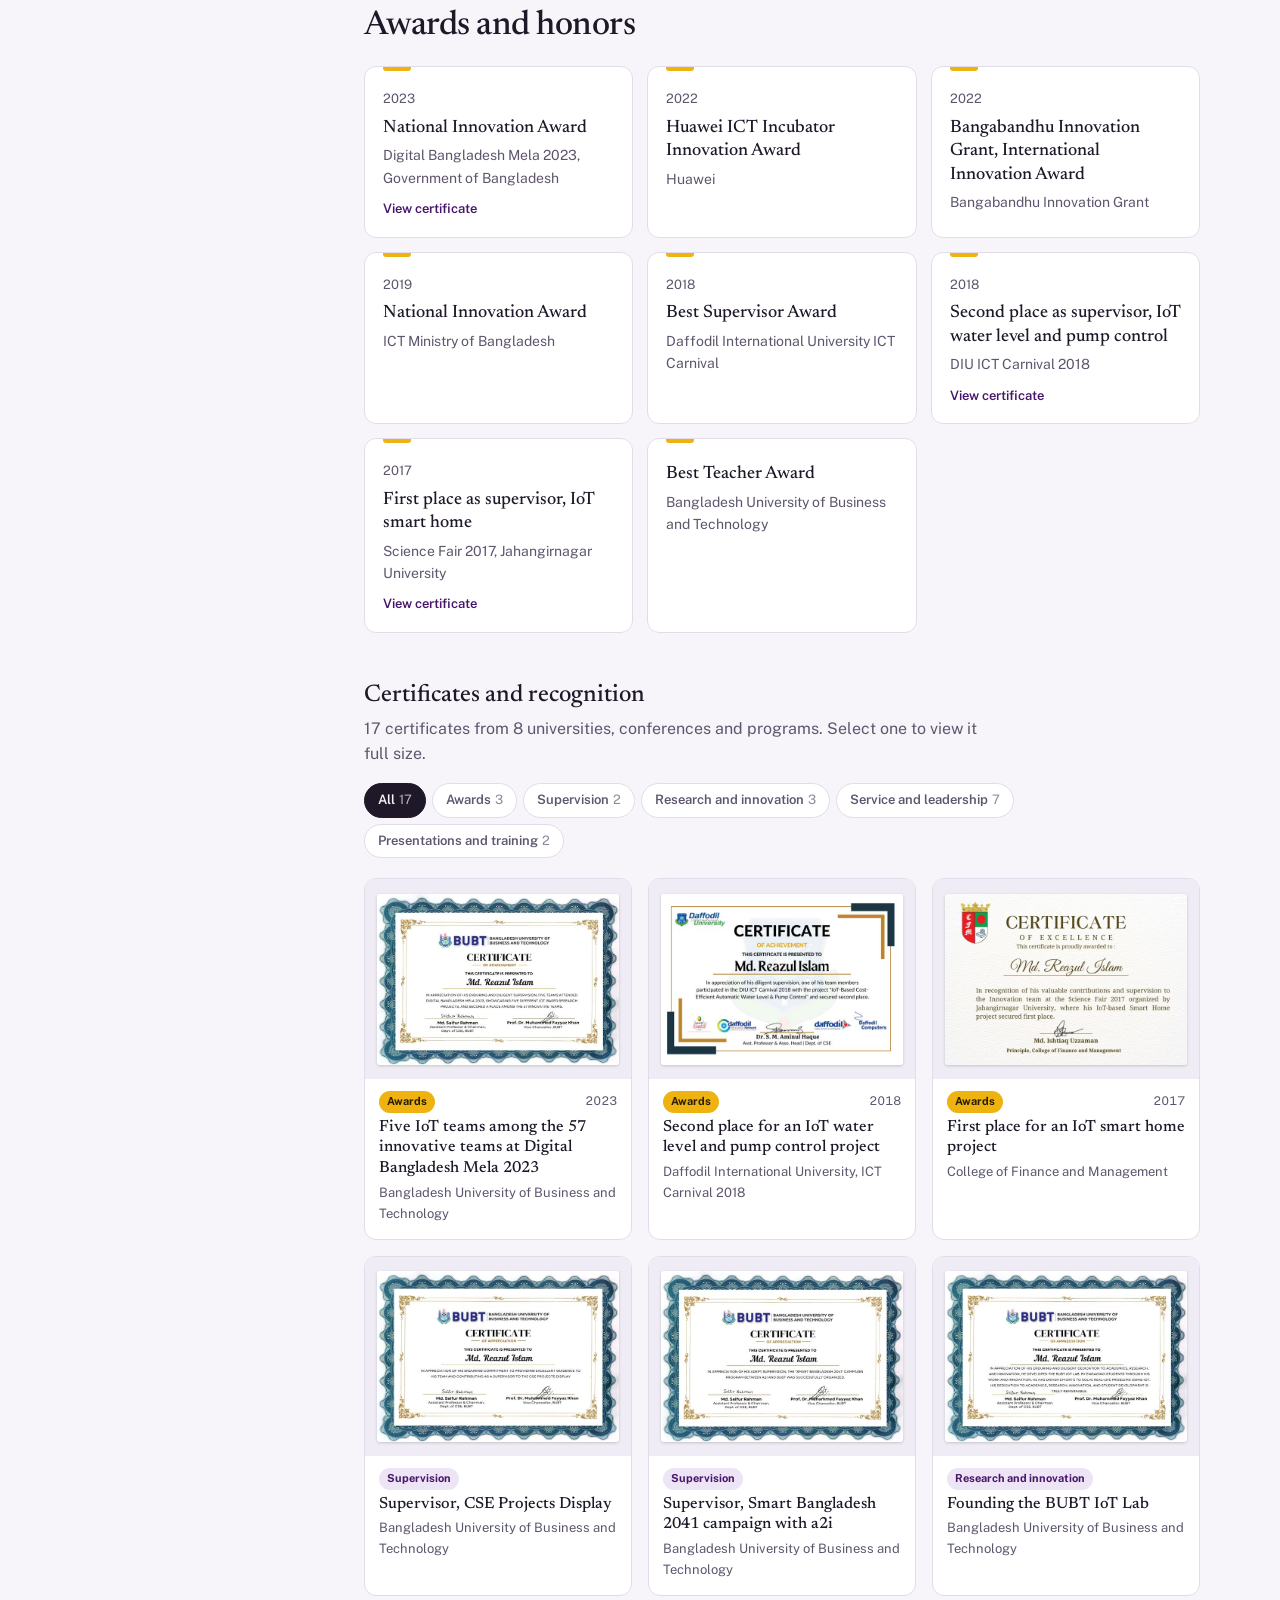
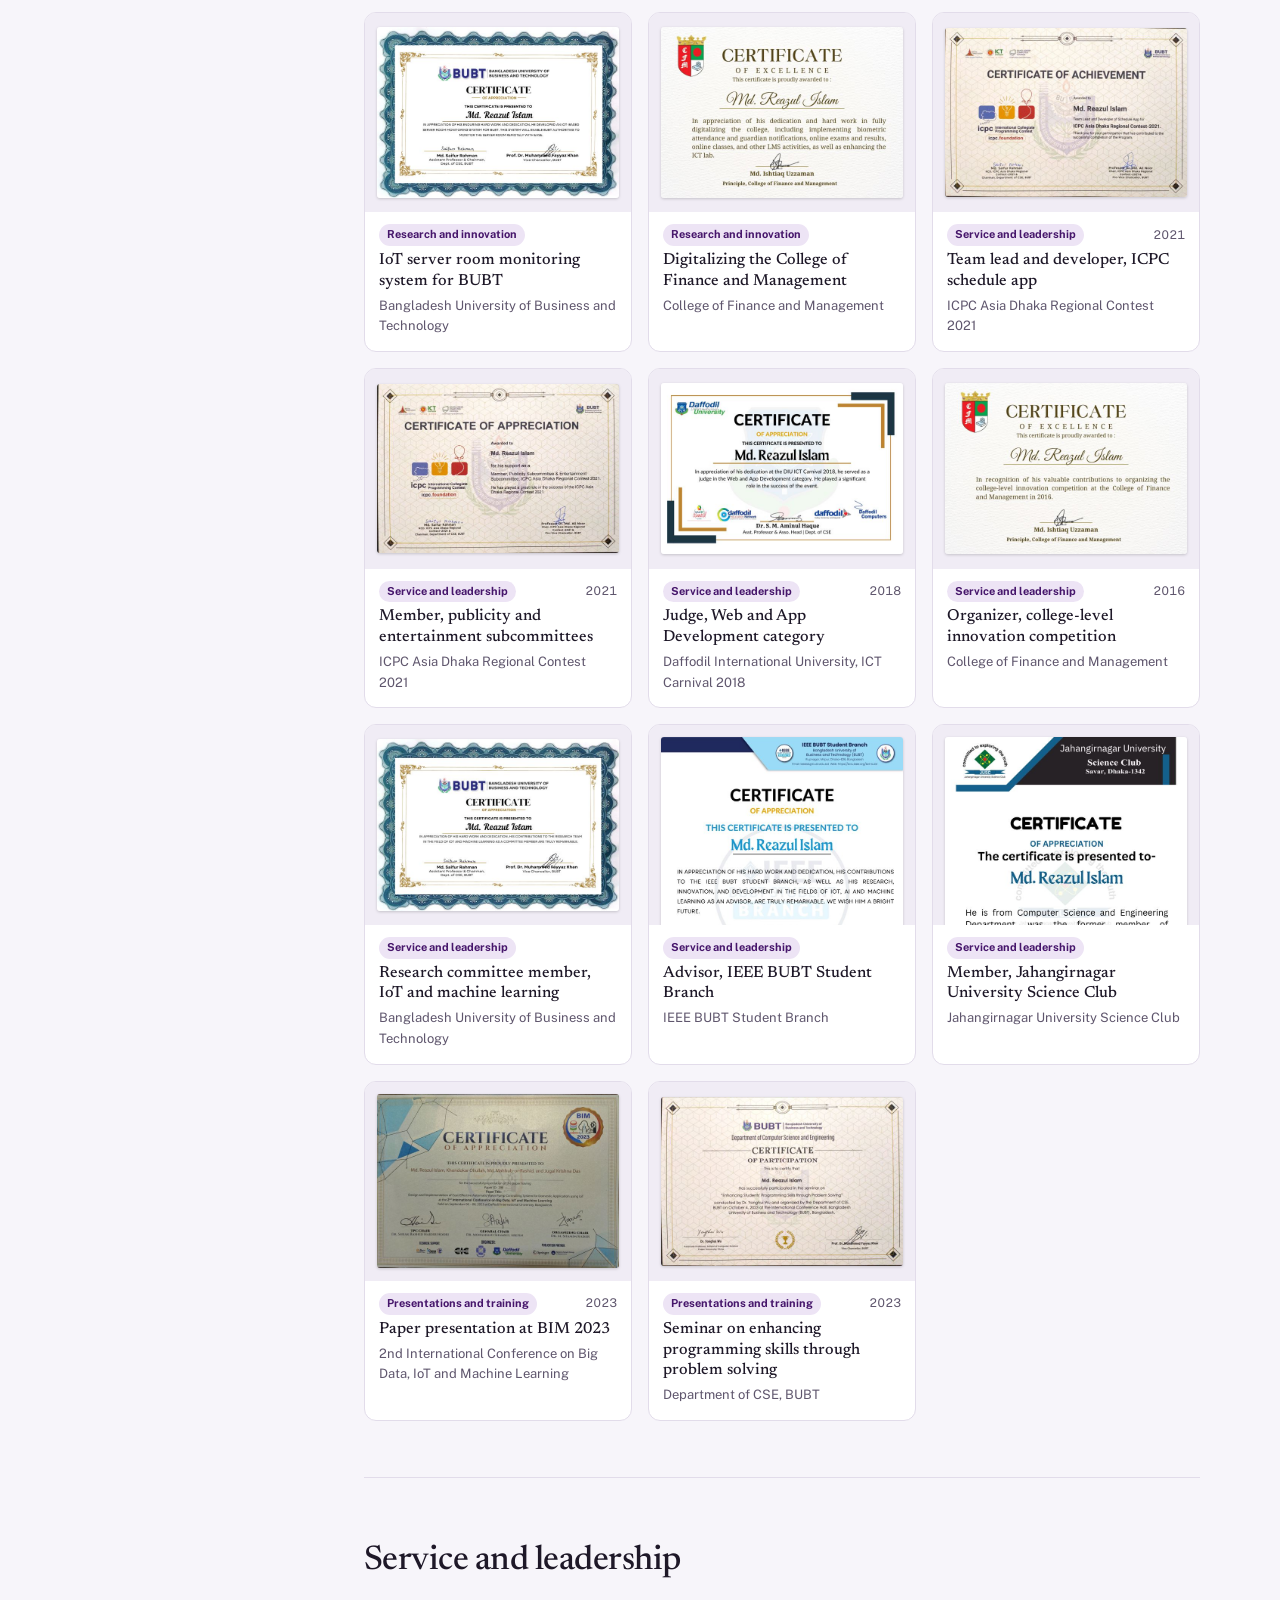
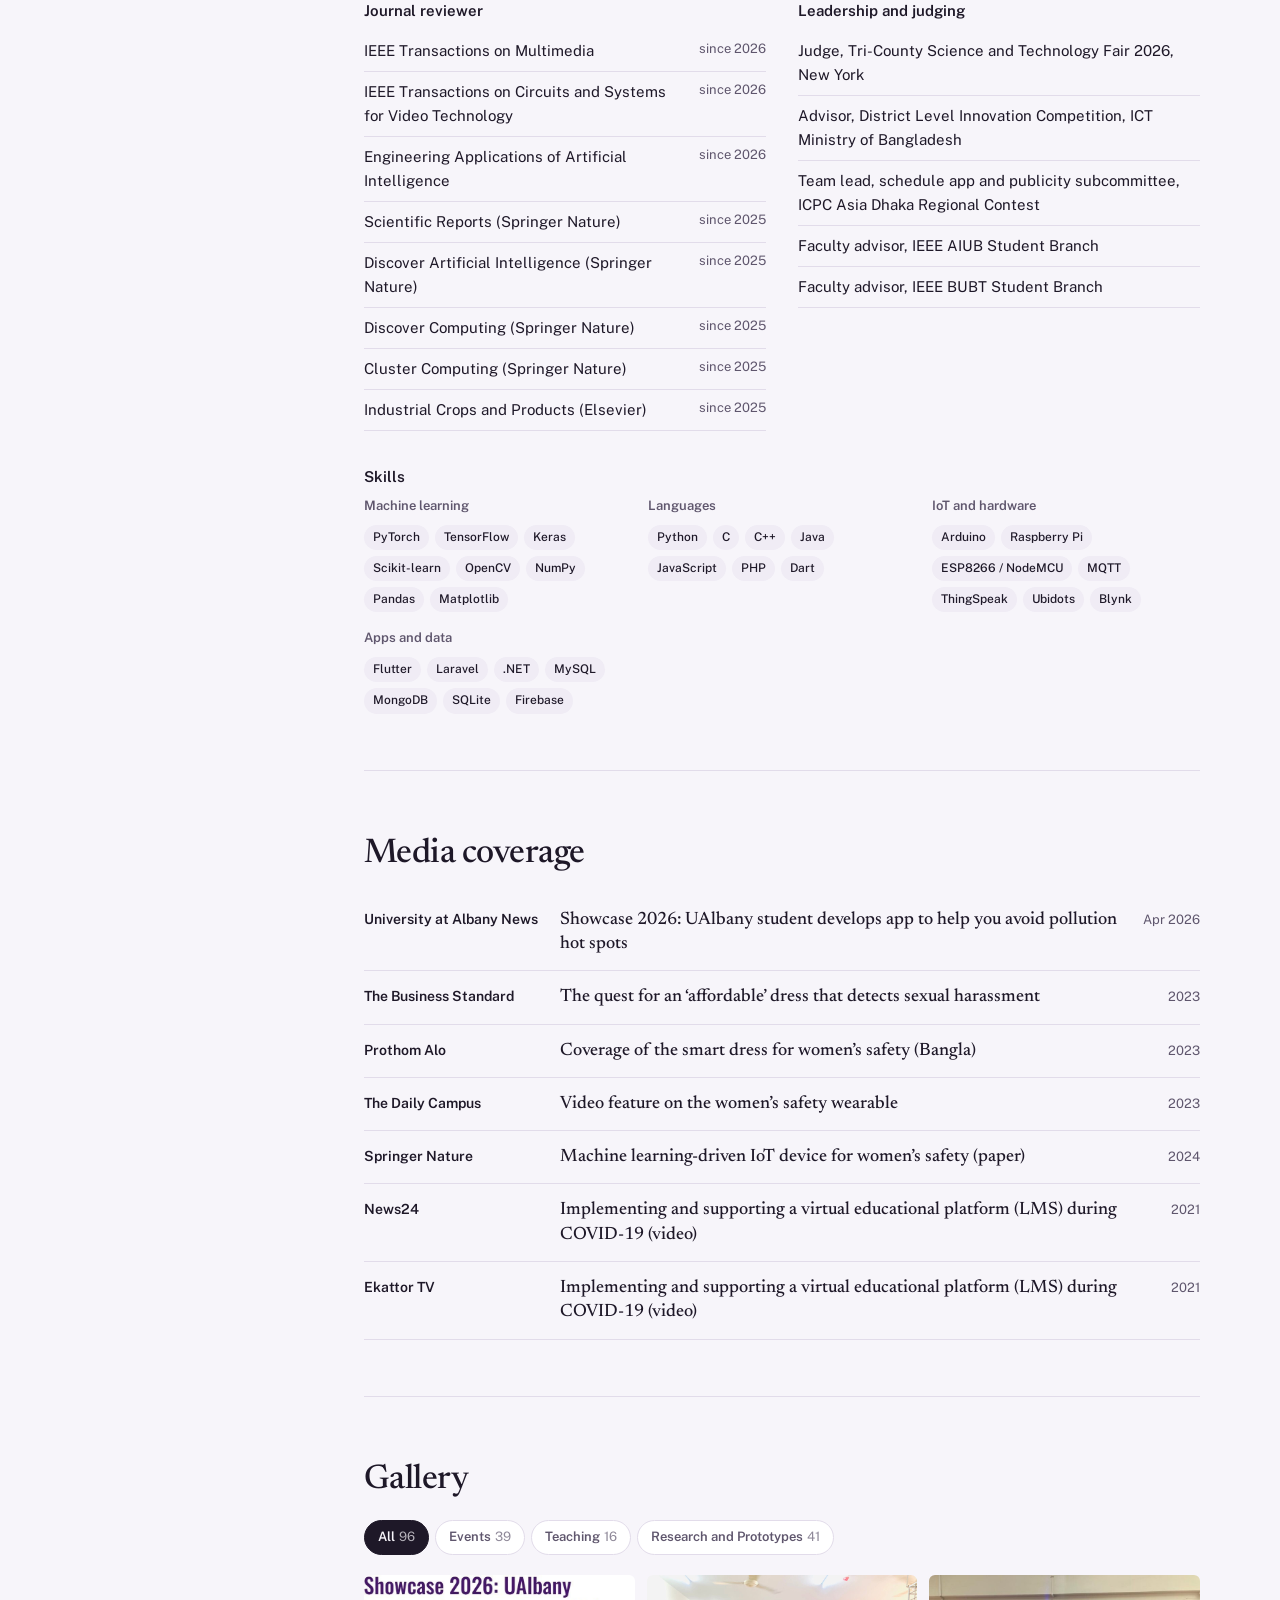
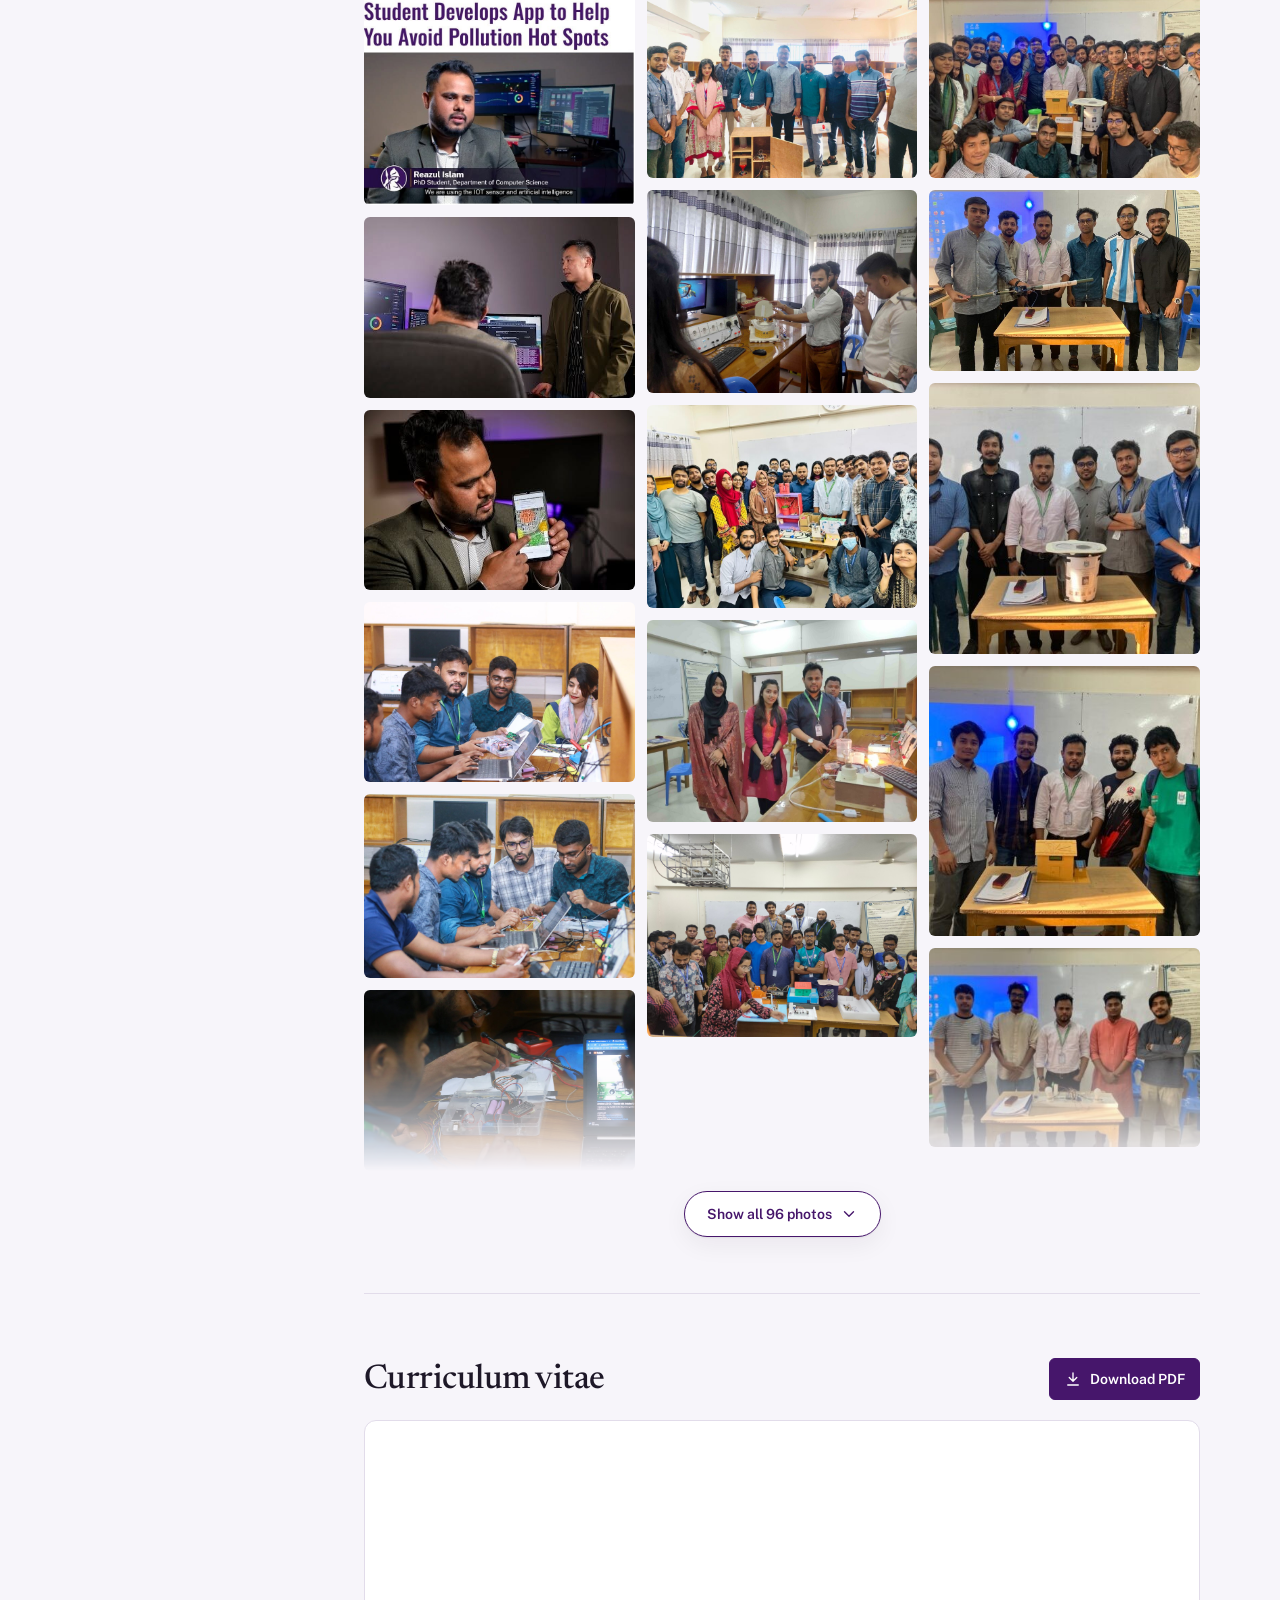
==== commit 2b976660: "News: match the Show all button style" ====
--- a/index.html
+++ b/index.html
@@ -215,7 +215,9 @@
       <section id="news" class="section">
         <h2 class="section-title">News</h2>
         <ul class="news" id="newsList"></ul>
-        <button class="link-btn" id="newsMore">Show all news</button>
+        <div class="gal-more-wrap">
+          <button class="gal-more" id="newsMore" aria-controls="newsList" aria-expanded="false"><span>Show all news</span><svg viewBox="0 0 24 24" aria-hidden="true"><path d="m6 9 6 6 6-6"/></svg></button>
+        </div>
       </section>
 
       <!-- TALKS -->
--- a/assets/css/style.css
+++ b/assets/css/style.css
@@ -403,6 +403,7 @@
 .gallery:has(+ .gal-more-wrap .gal-more:not([hidden]):not(.open)) { -webkit-mask-image: linear-gradient(to bottom, #000 calc(100% - 140px), transparent); mask-image: linear-gradient(to bottom, #000 calc(100% - 140px), transparent); }
 .proj-grid:has(+ .gal-more-wrap .gal-more:not([hidden]):not(.open)) { -webkit-mask-image: linear-gradient(to bottom, #000 calc(100% - 120px), transparent); mask-image: linear-gradient(to bottom, #000 calc(100% - 120px), transparent); }
 #pubList.collapsed { -webkit-mask-image: linear-gradient(to bottom, #000 calc(100% - 90px), transparent); mask-image: linear-gradient(to bottom, #000 calc(100% - 90px), transparent); }
+#newsList.collapsed { -webkit-mask-image: linear-gradient(to bottom, #000 calc(100% - 70px), transparent); mask-image: linear-gradient(to bottom, #000 calc(100% - 70px), transparent); }
 .gal-more { display: inline-flex; align-items: center; gap: 8px; padding: 11px 22px; border-radius: 999px; border: 1px solid var(--accent); background: var(--surface); color: var(--accent); font-weight: 600; font-size: 14px; box-shadow: var(--shadow); transition: background .15s, color .15s; }
 .gal-more:hover { background: var(--accent); color: var(--accent-ink); }
 .gal-more svg { transition: transform .2s; }
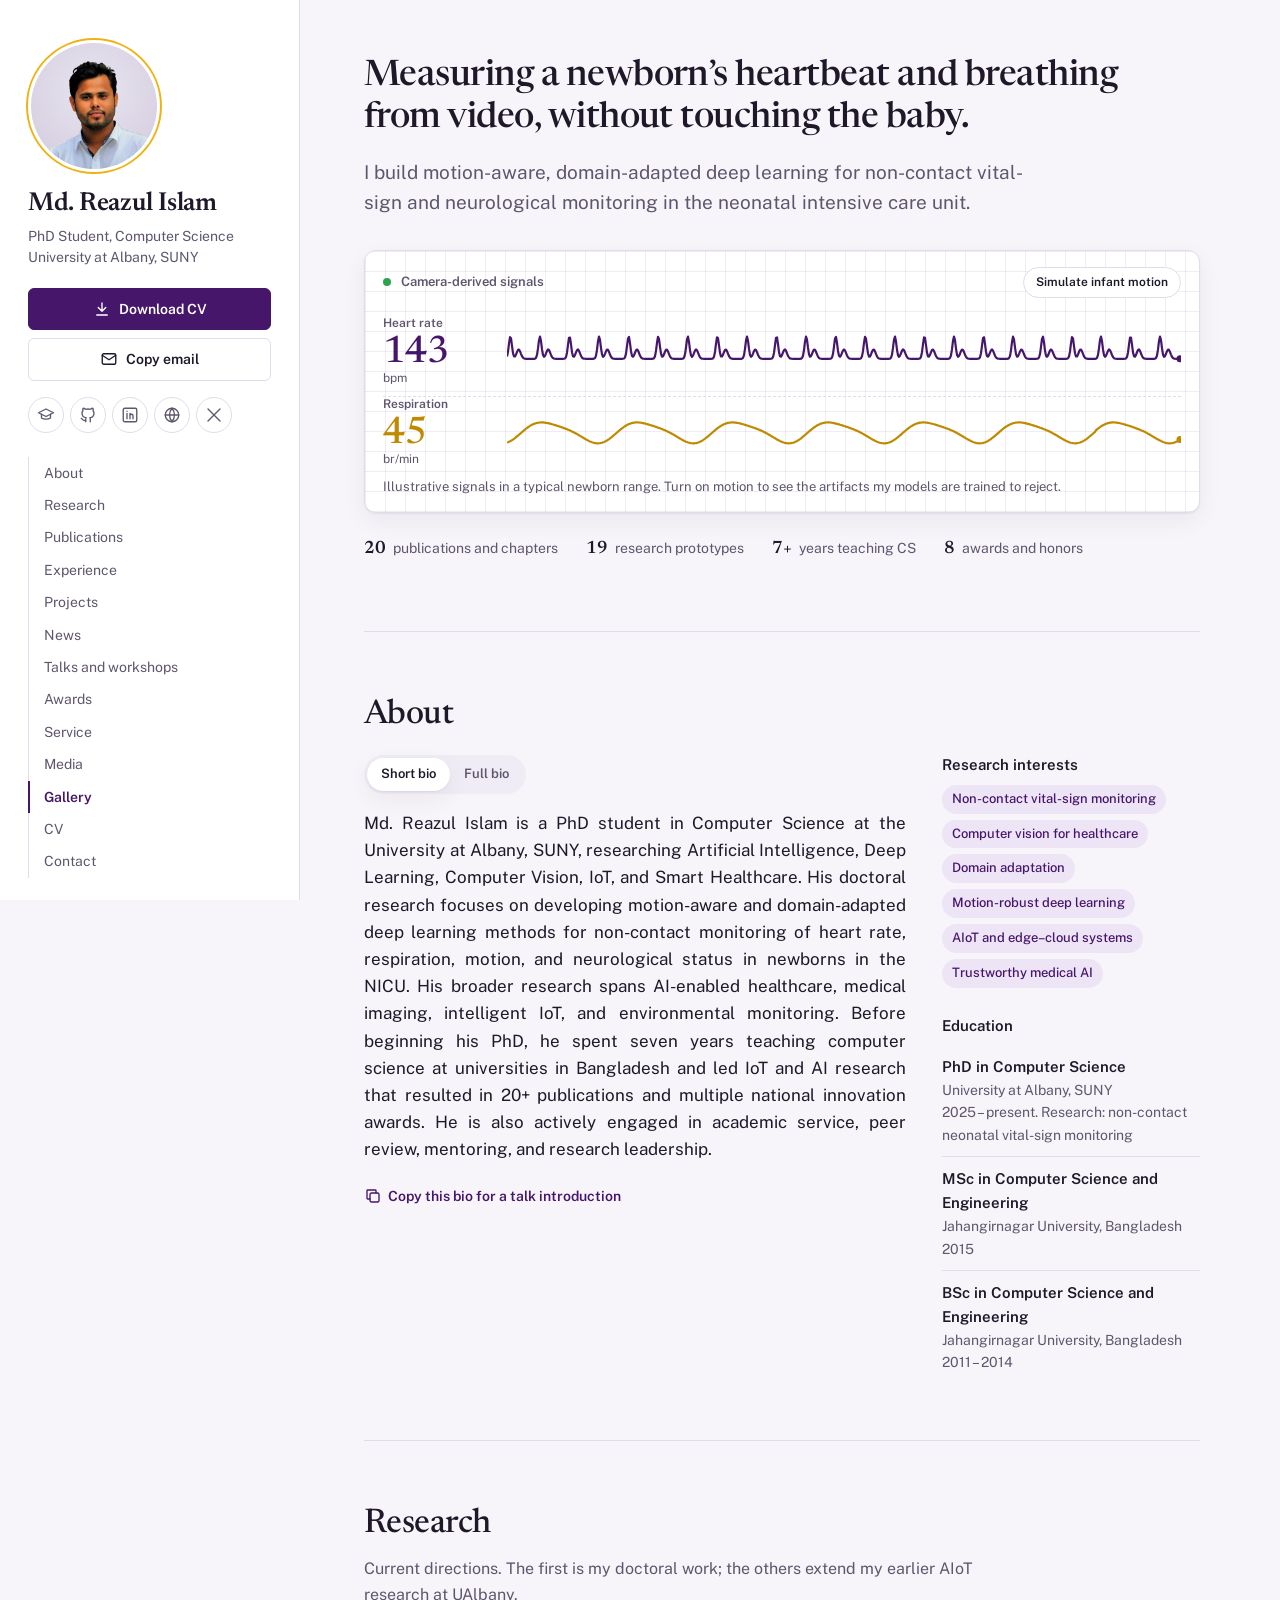
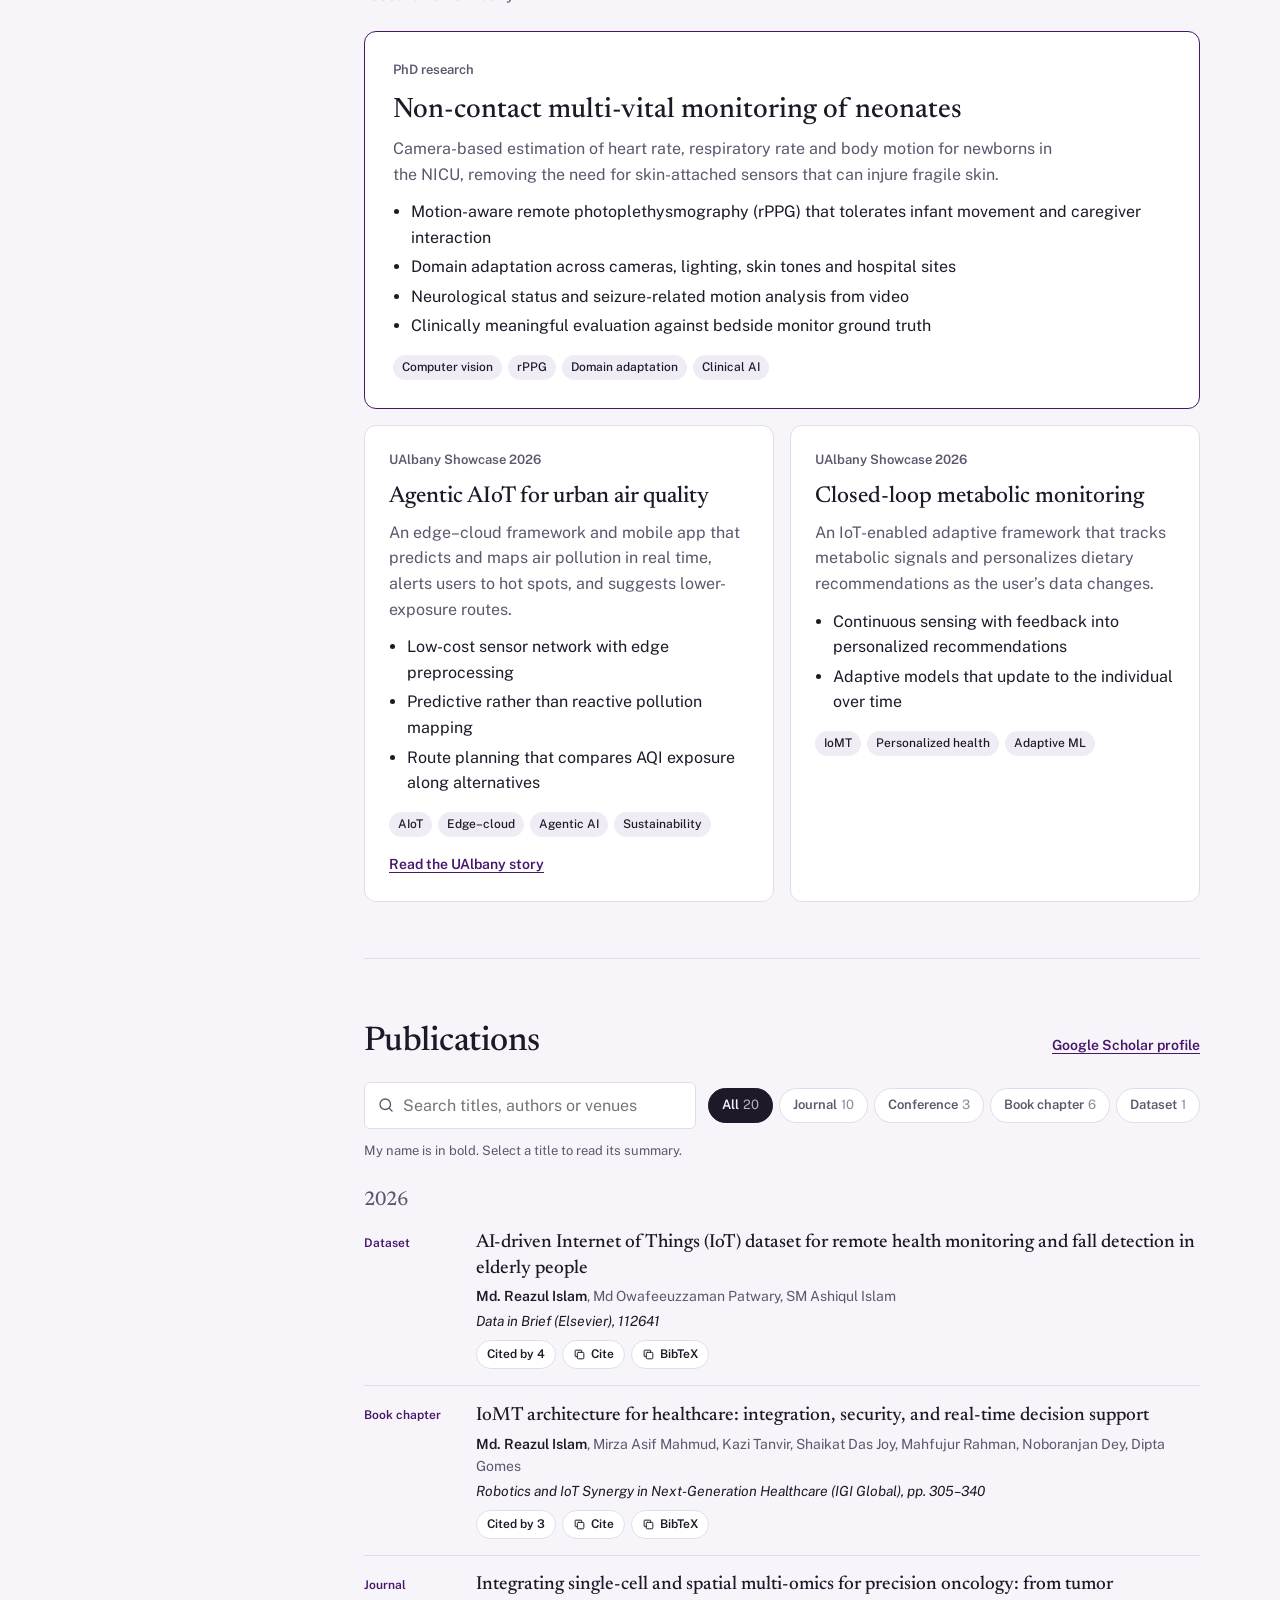
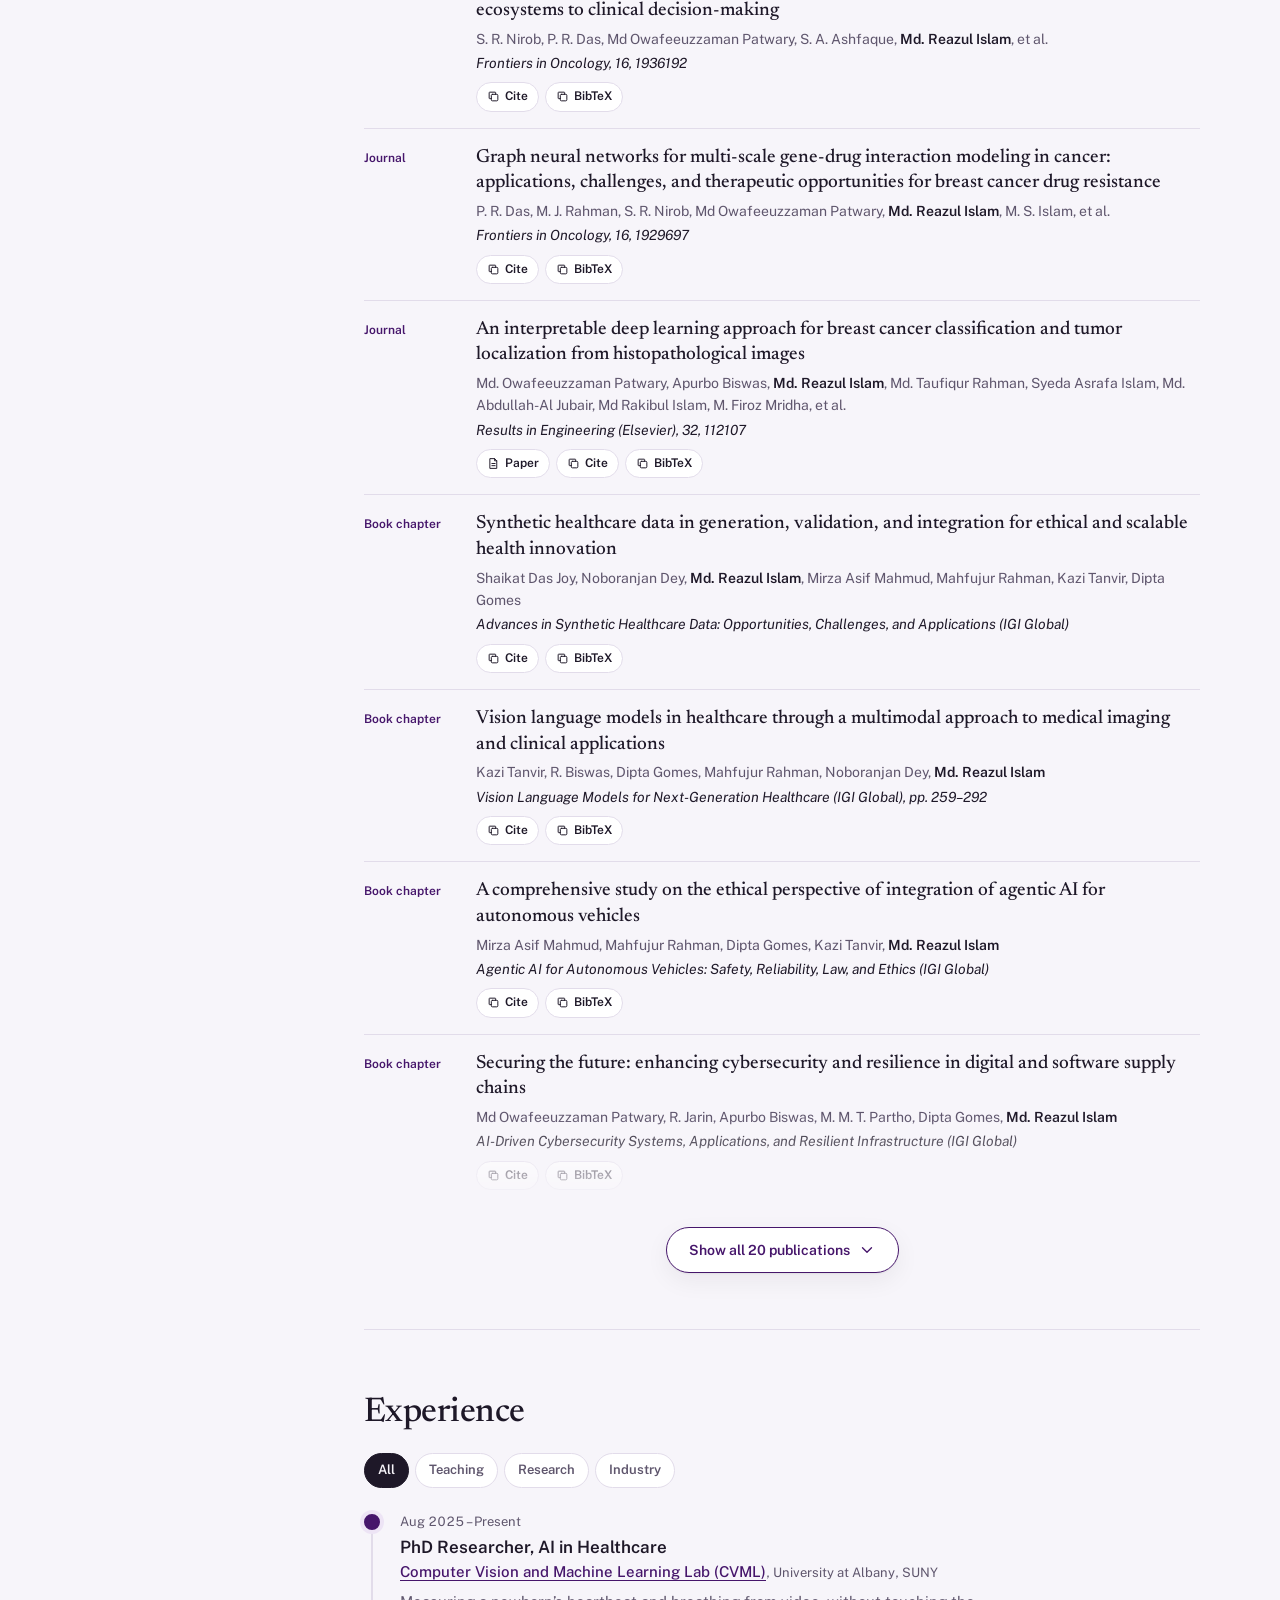
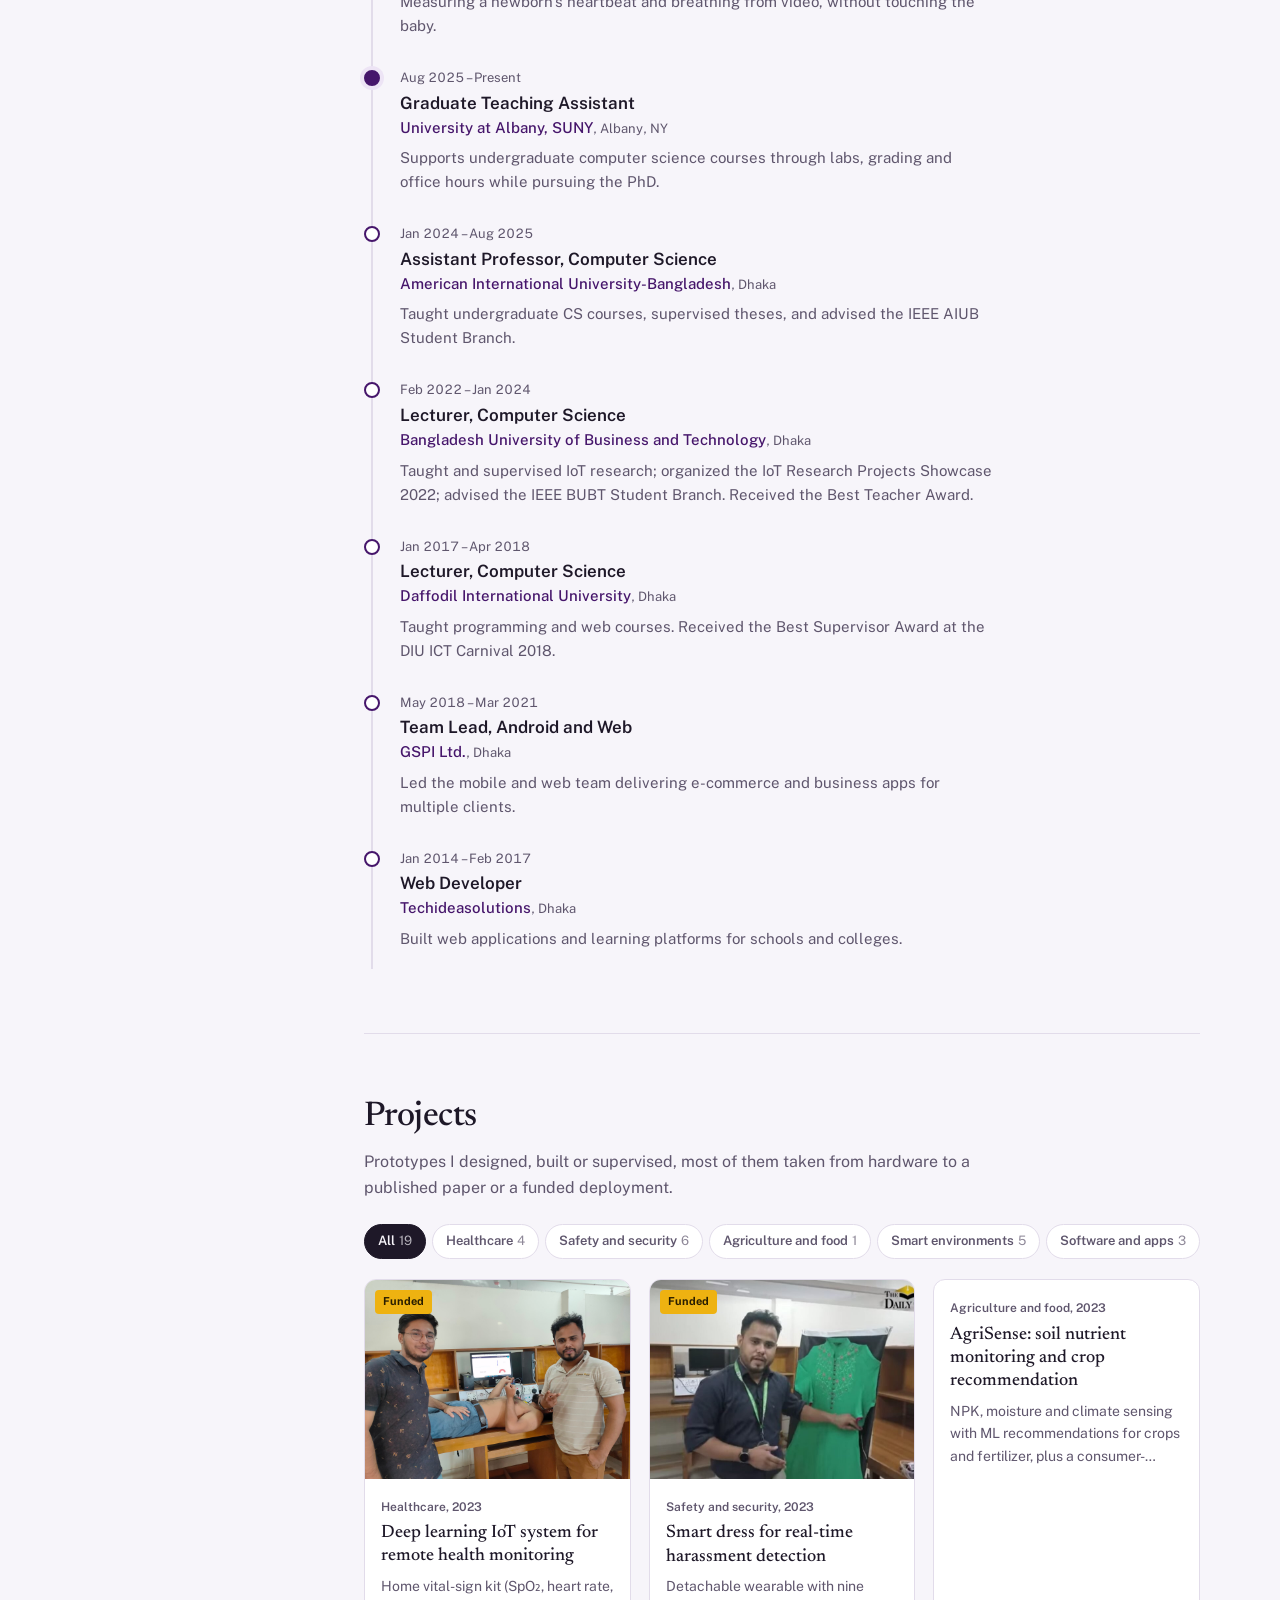
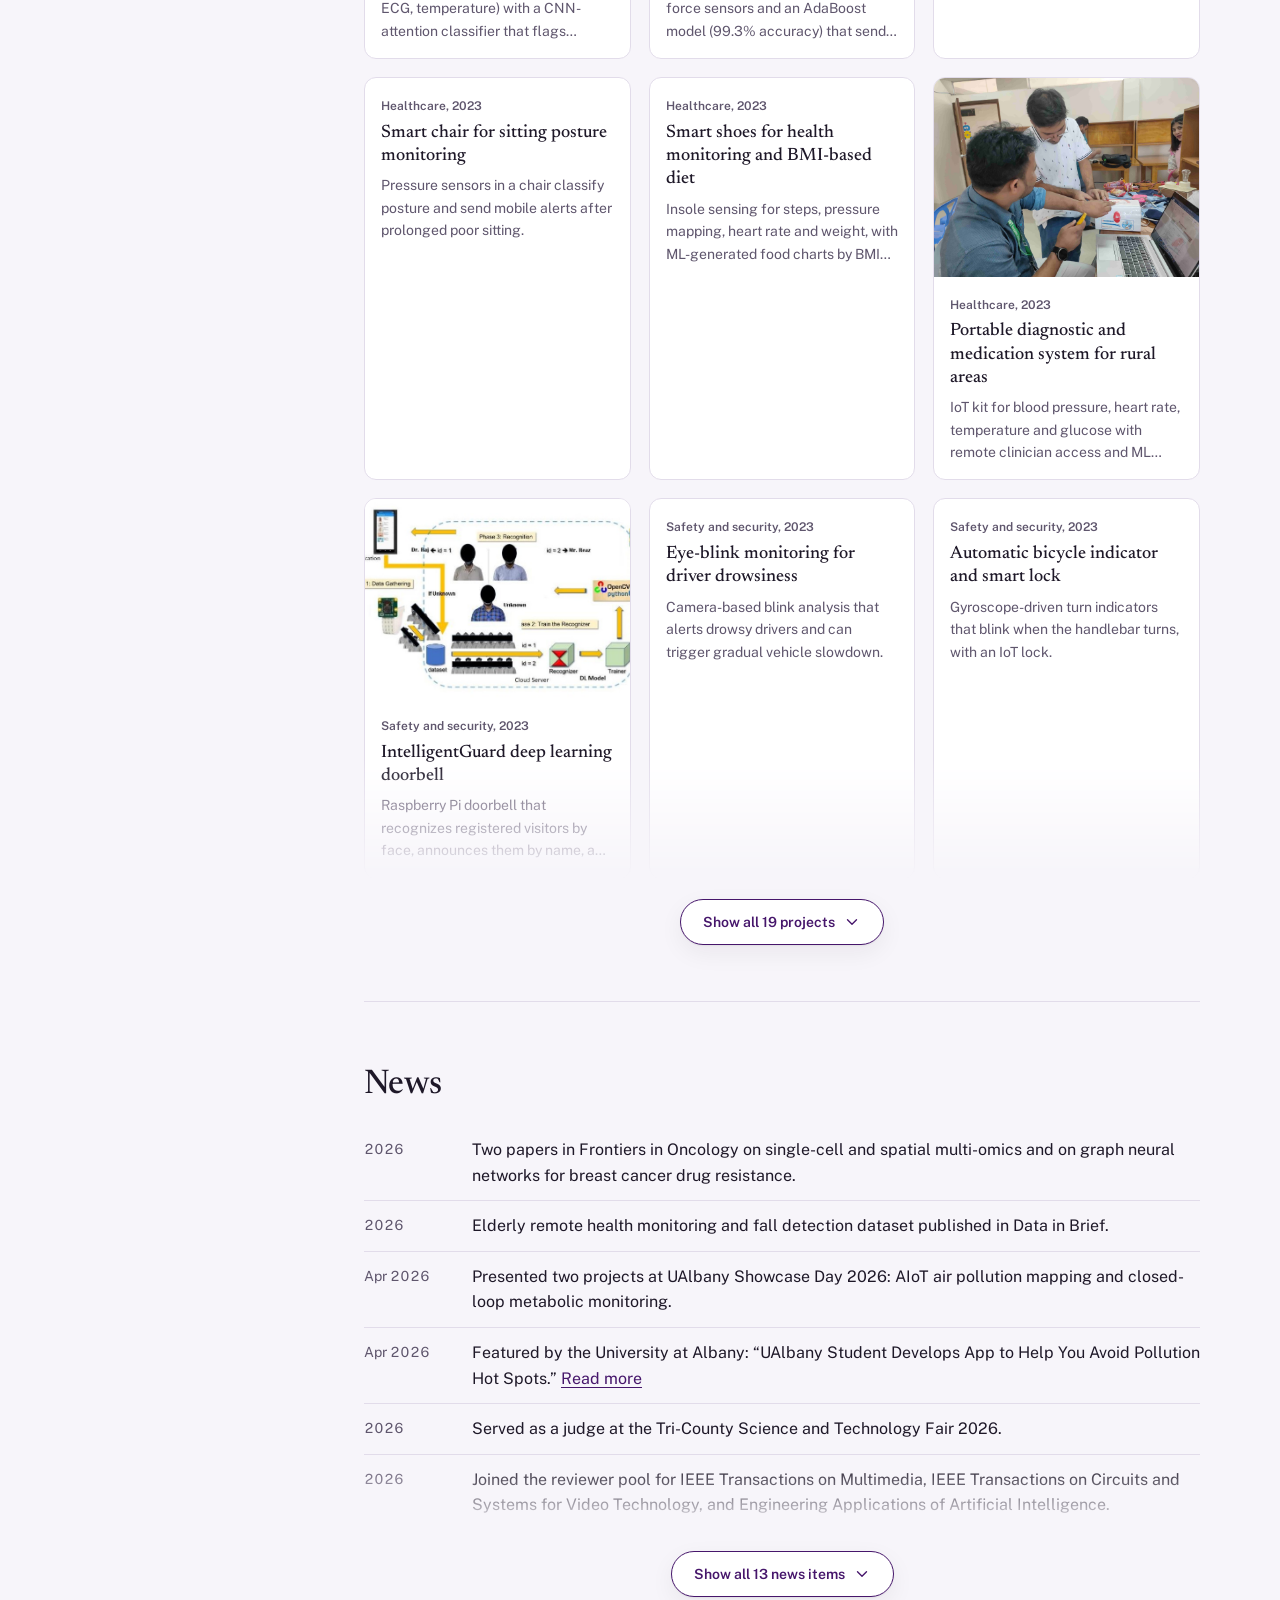
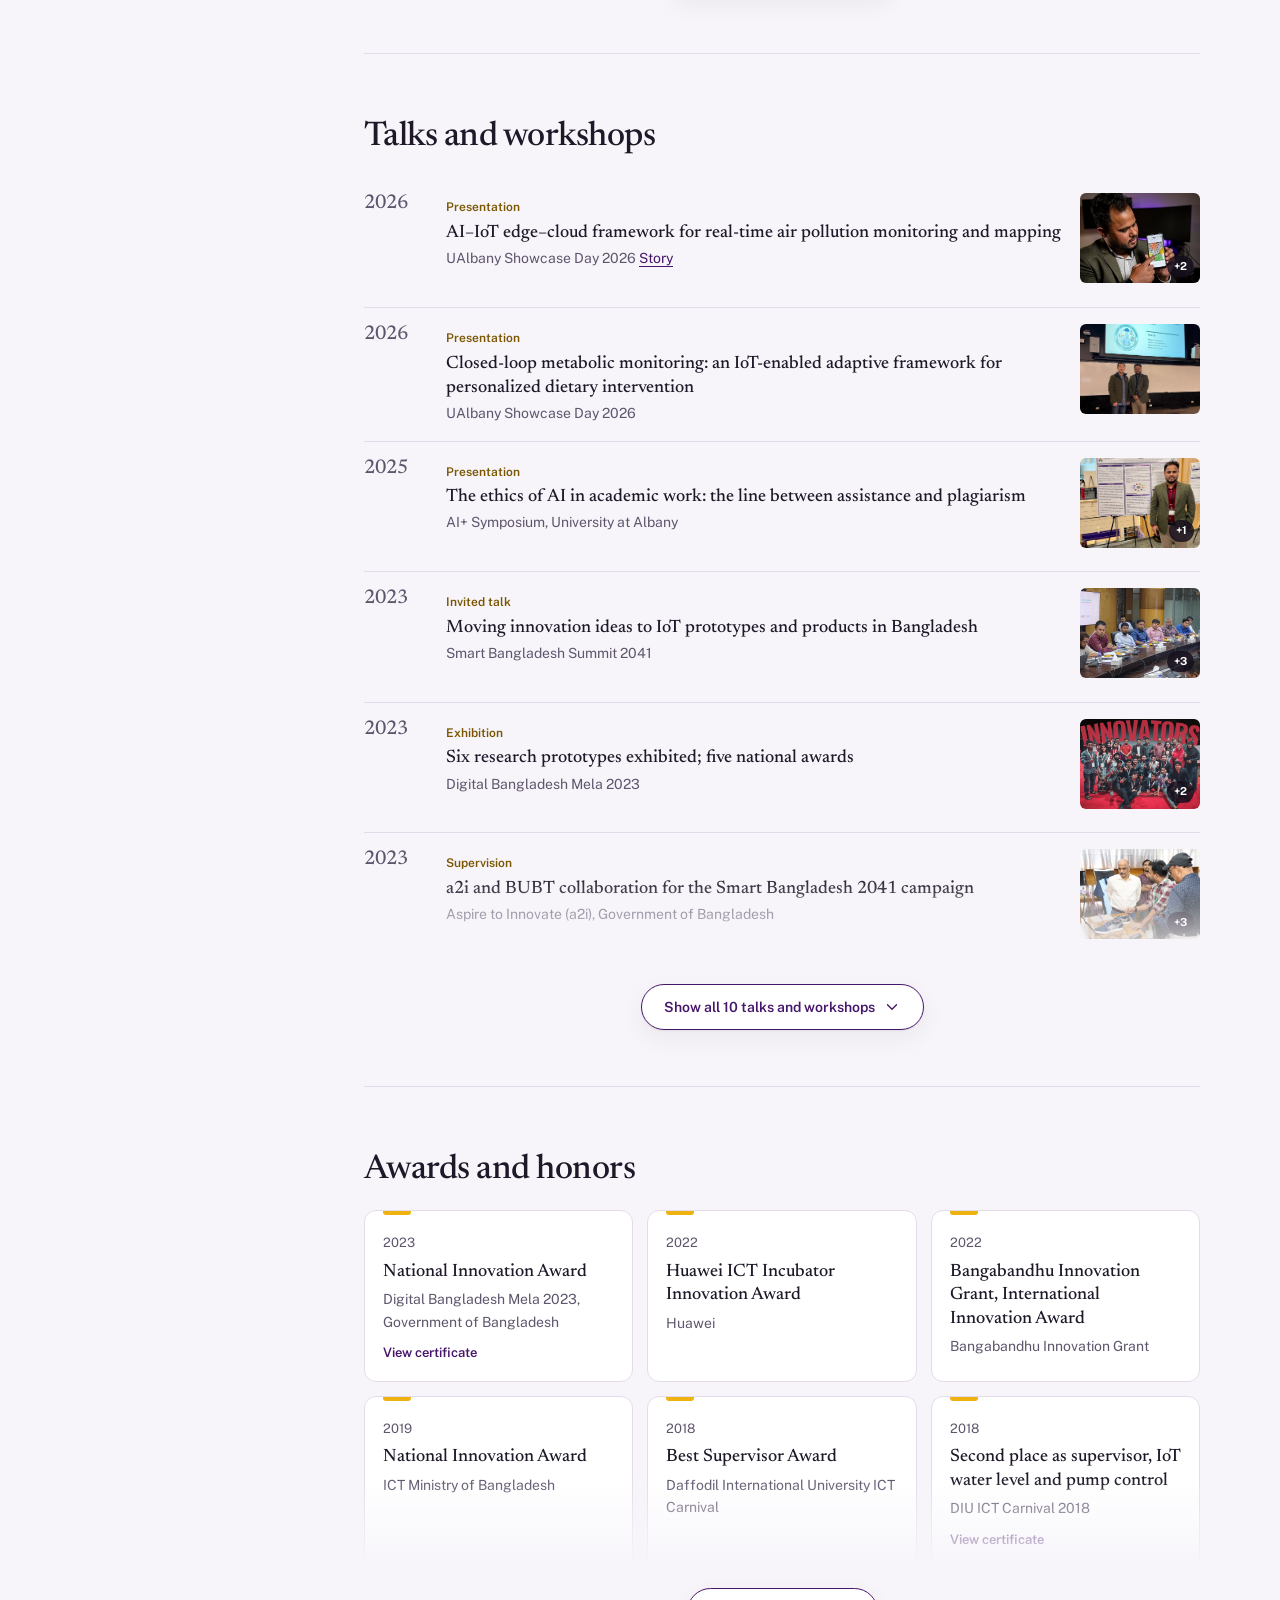
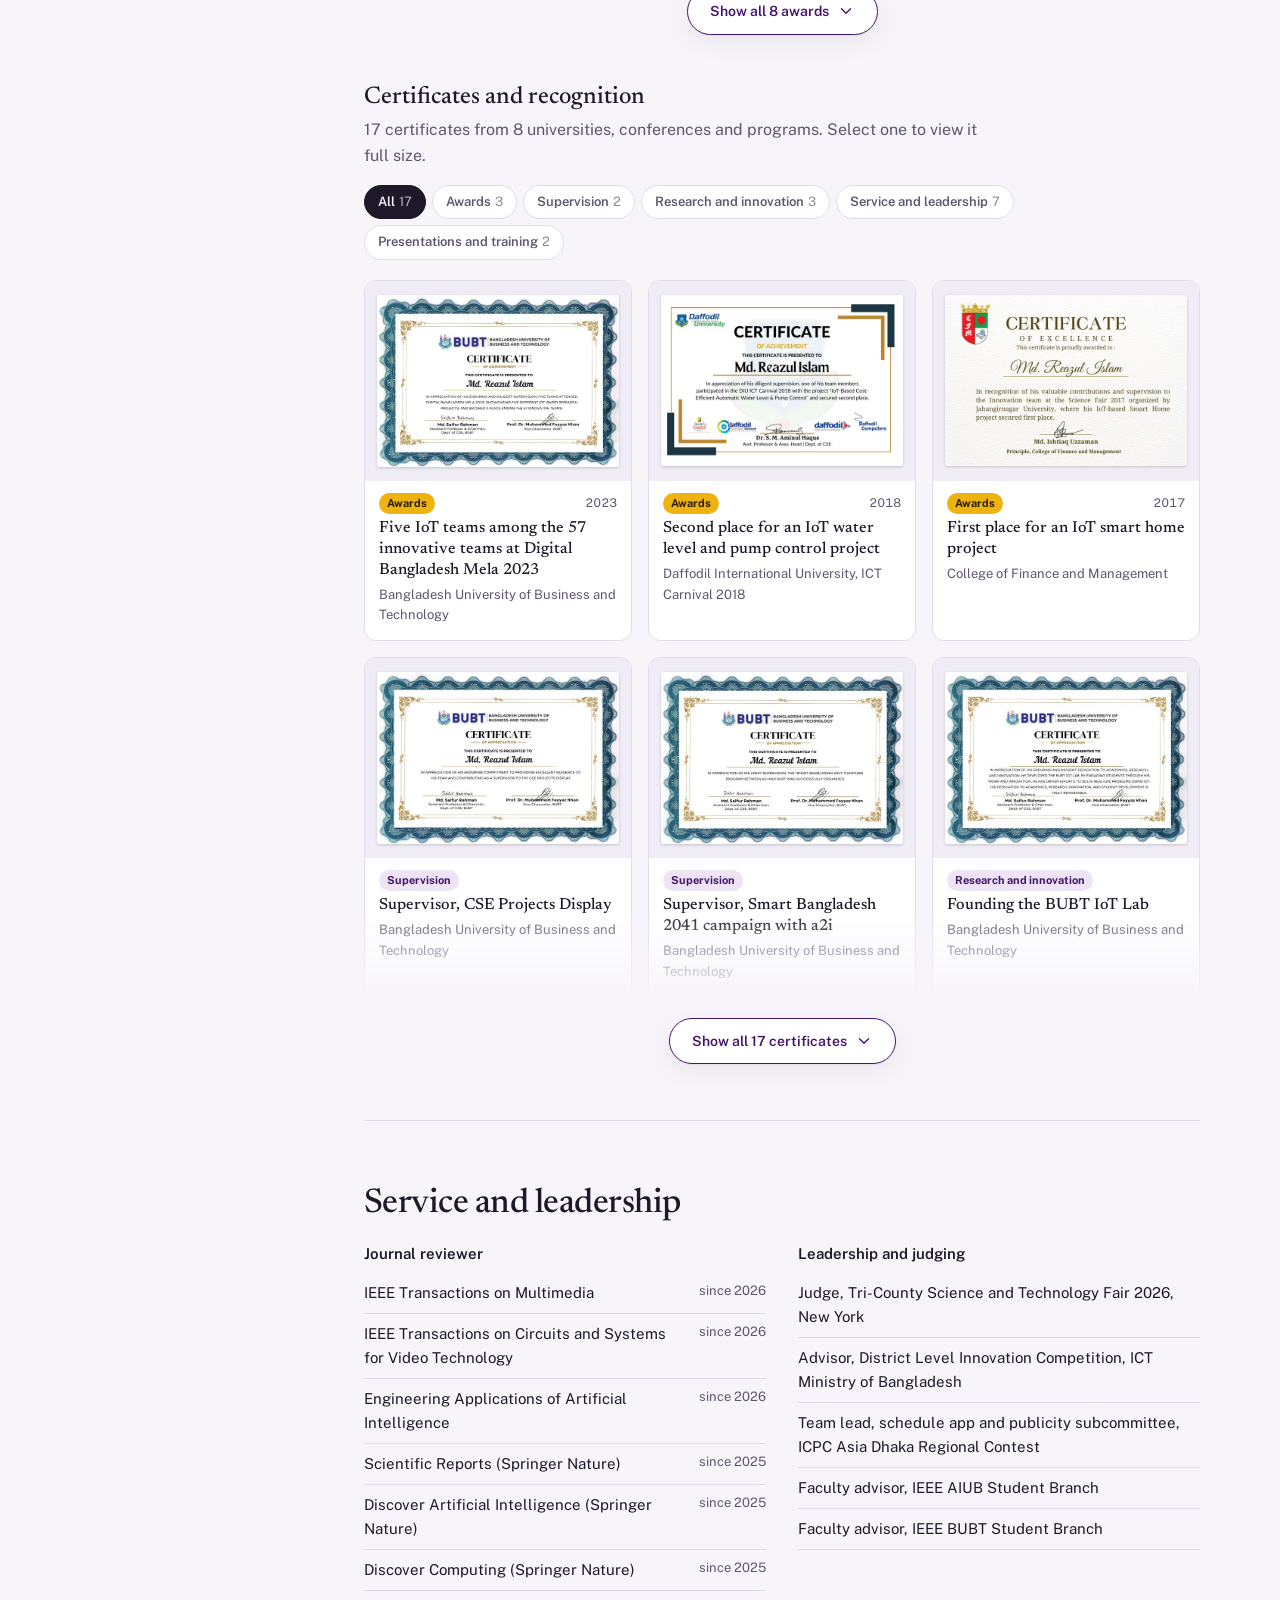
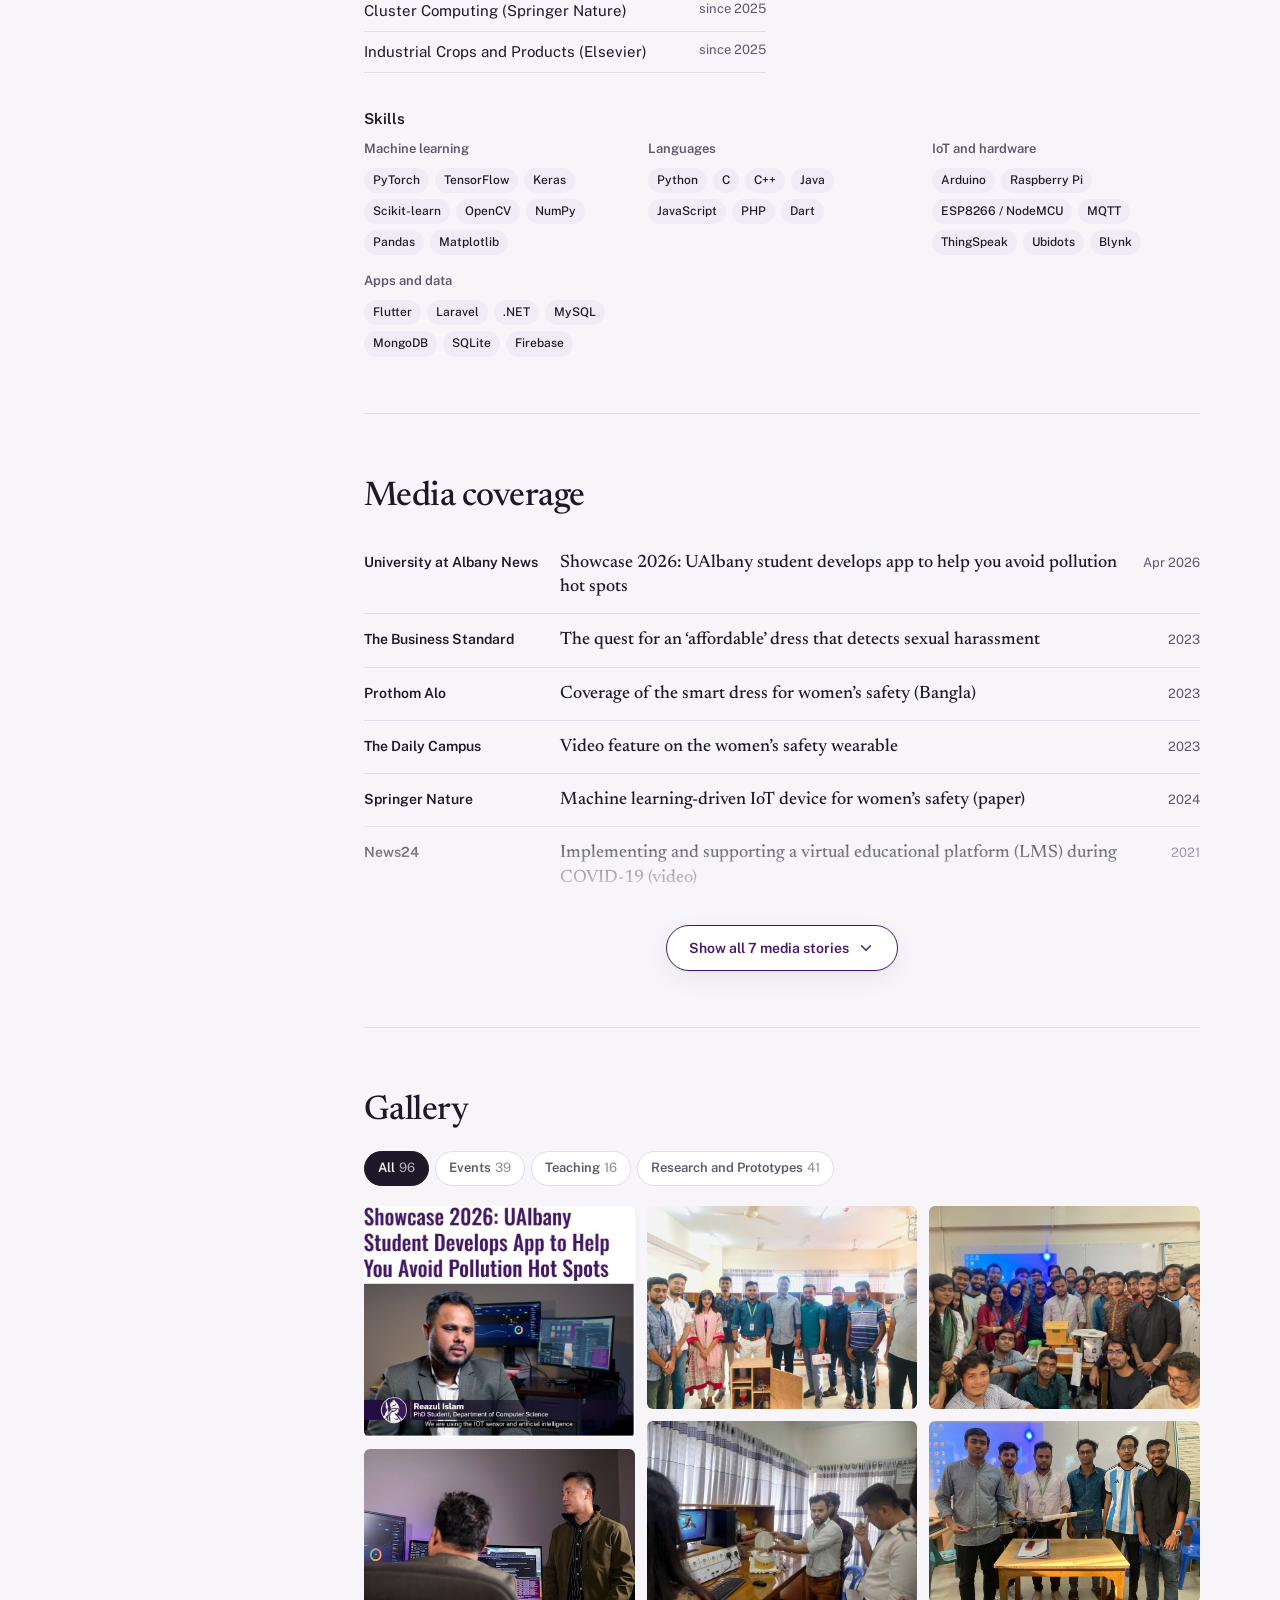
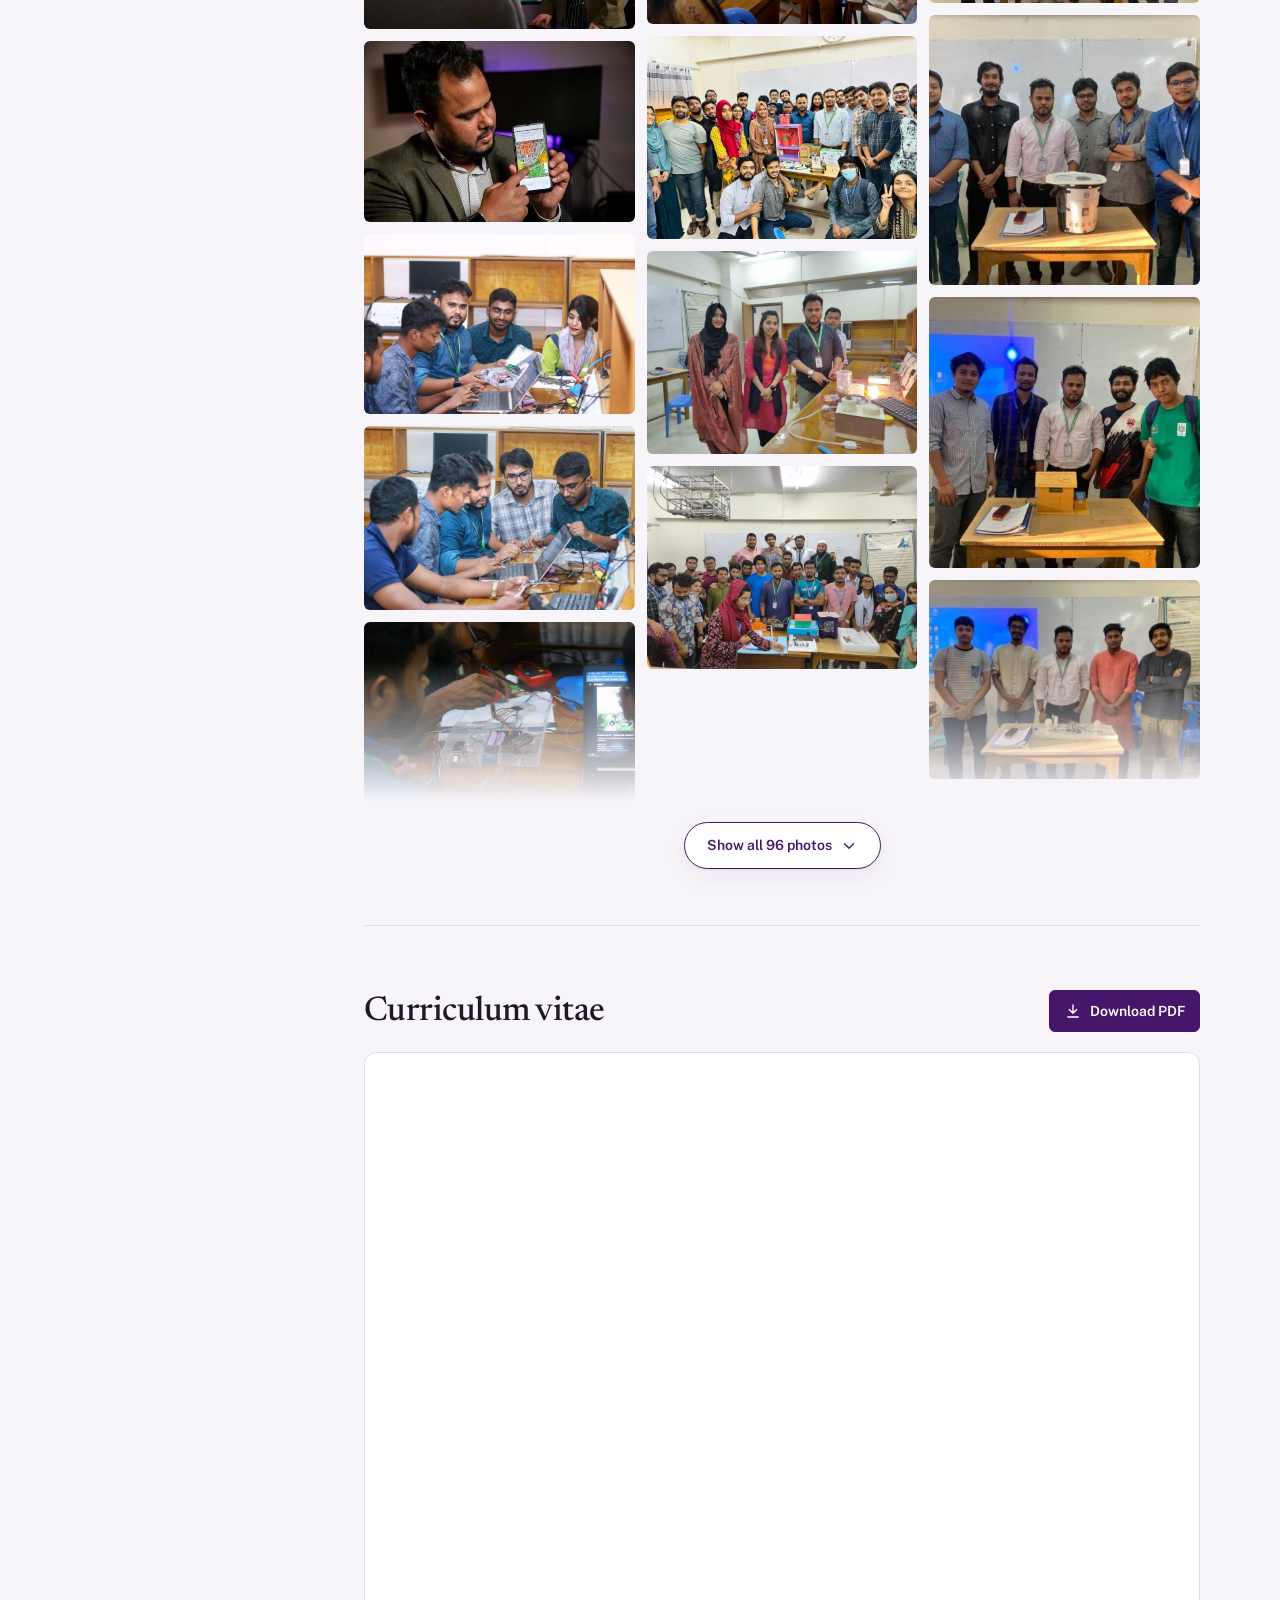
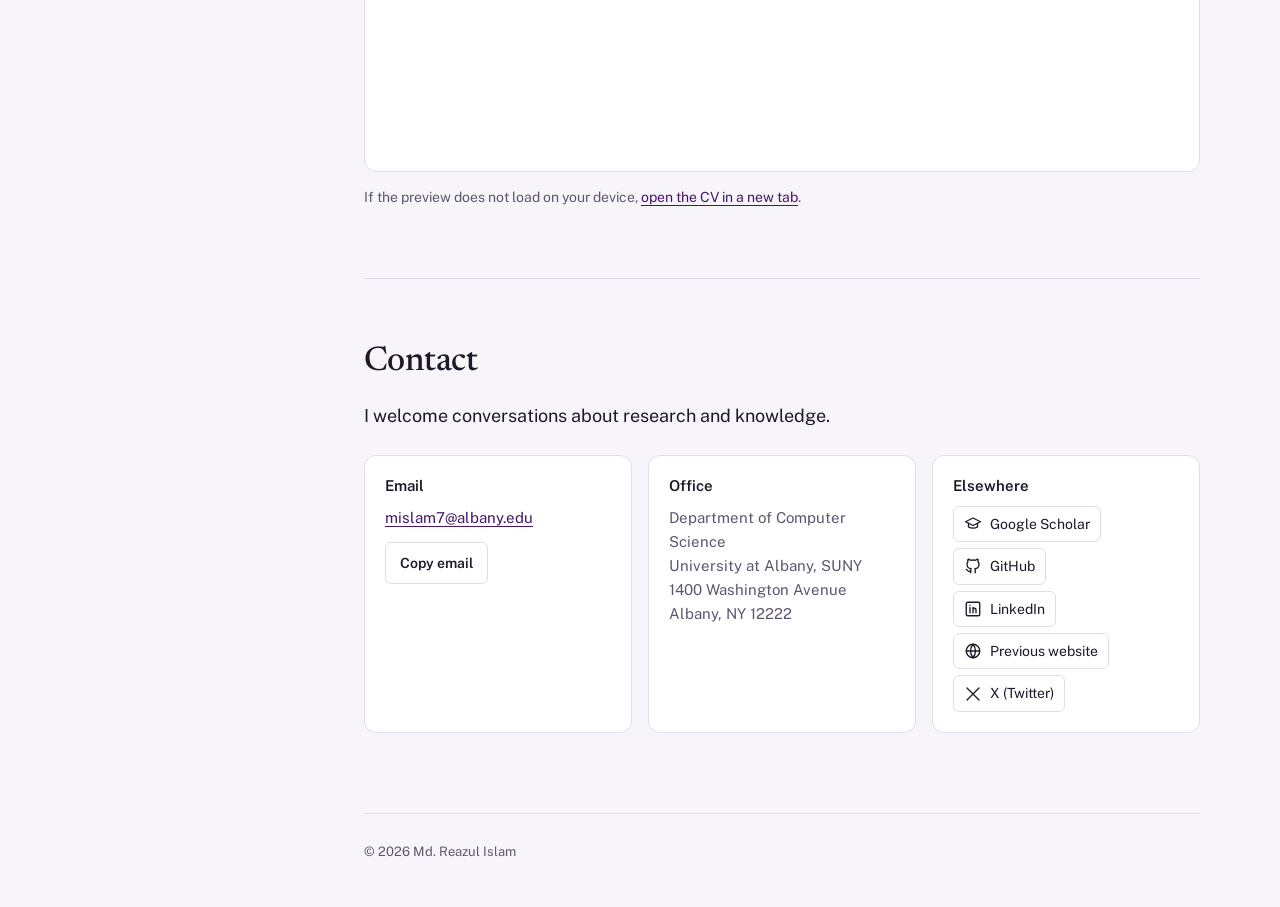
==== commit 6f33207d: "Talks, awards, certificates and media: show 6 first with Show all buttons" ====
--- a/index.html
+++ b/index.html
@@ -224,12 +224,18 @@
       <section id="talks" class="section">
         <h2 class="section-title">Talks and workshops</h2>
         <div class="talks" id="talkList"></div>
+        <div class="gal-more-wrap">
+          <button class="gal-more" id="talkMore" aria-controls="talkList" aria-expanded="false" hidden><span>Show all</span><svg viewBox="0 0 24 24" aria-hidden="true"><path d="m6 9 6 6 6-6"/></svg></button>
+        </div>
       </section>
 
       <!-- AWARDS -->
       <section id="awards" class="section">
         <h2 class="section-title">Awards and honors</h2>
         <ul class="awards" id="awardList"></ul>
+        <div class="gal-more-wrap">
+          <button class="gal-more" id="awardMore" aria-controls="awardList" aria-expanded="false" hidden><span>Show all</span><svg viewBox="0 0 24 24" aria-hidden="true"><path d="m6 9 6 6 6-6"/></svg></button>
+        </div>
 
         <div class="certs-head">
           <h3 class="sub-title">Certificates and recognition</h3>
@@ -237,6 +243,9 @@
         </div>
         <div class="seg" id="certFilter" role="group" aria-label="Filter certificates"></div>
         <div class="certs" id="certGrid"></div>
+        <div class="gal-more-wrap">
+          <button class="gal-more" id="certMore" aria-controls="certGrid" aria-expanded="false" hidden><span>Show all</span><svg viewBox="0 0 24 24" aria-hidden="true"><path d="m6 9 6 6 6-6"/></svg></button>
+        </div>
       </section>
 
       <!-- SERVICE -->
@@ -260,6 +269,9 @@
       <section id="media" class="section">
         <h2 class="section-title">Media coverage</h2>
         <ul class="media" id="mediaList"></ul>
+        <div class="gal-more-wrap">
+          <button class="gal-more" id="mediaMore" aria-controls="mediaList" aria-expanded="false" hidden><span>Show all</span><svg viewBox="0 0 24 24" aria-hidden="true"><path d="m6 9 6 6 6-6"/></svg></button>
+        </div>
       </section>
 
       <!-- GALLERY -->
--- a/assets/css/style.css
+++ b/assets/css/style.css
@@ -404,6 +404,8 @@
 .proj-grid:has(+ .gal-more-wrap .gal-more:not([hidden]):not(.open)) { -webkit-mask-image: linear-gradient(to bottom, #000 calc(100% - 120px), transparent); mask-image: linear-gradient(to bottom, #000 calc(100% - 120px), transparent); }
 #pubList.collapsed { -webkit-mask-image: linear-gradient(to bottom, #000 calc(100% - 90px), transparent); mask-image: linear-gradient(to bottom, #000 calc(100% - 90px), transparent); }
 #newsList.collapsed { -webkit-mask-image: linear-gradient(to bottom, #000 calc(100% - 70px), transparent); mask-image: linear-gradient(to bottom, #000 calc(100% - 70px), transparent); }
+.is-collapsed { -webkit-mask-image: linear-gradient(to bottom, #000 calc(100% - 90px), transparent); mask-image: linear-gradient(to bottom, #000 calc(100% - 90px), transparent); }
+.awards li[hidden], .media li[hidden], .talk[hidden] { display: none; }
 .gal-more { display: inline-flex; align-items: center; gap: 8px; padding: 11px 22px; border-radius: 999px; border: 1px solid var(--accent); background: var(--surface); color: var(--accent); font-weight: 600; font-size: 14px; box-shadow: var(--shadow); transition: background .15s, color .15s; }
 .gal-more:hover { background: var(--accent); color: var(--accent-ink); }
 .gal-more svg { transition: transform .2s; }
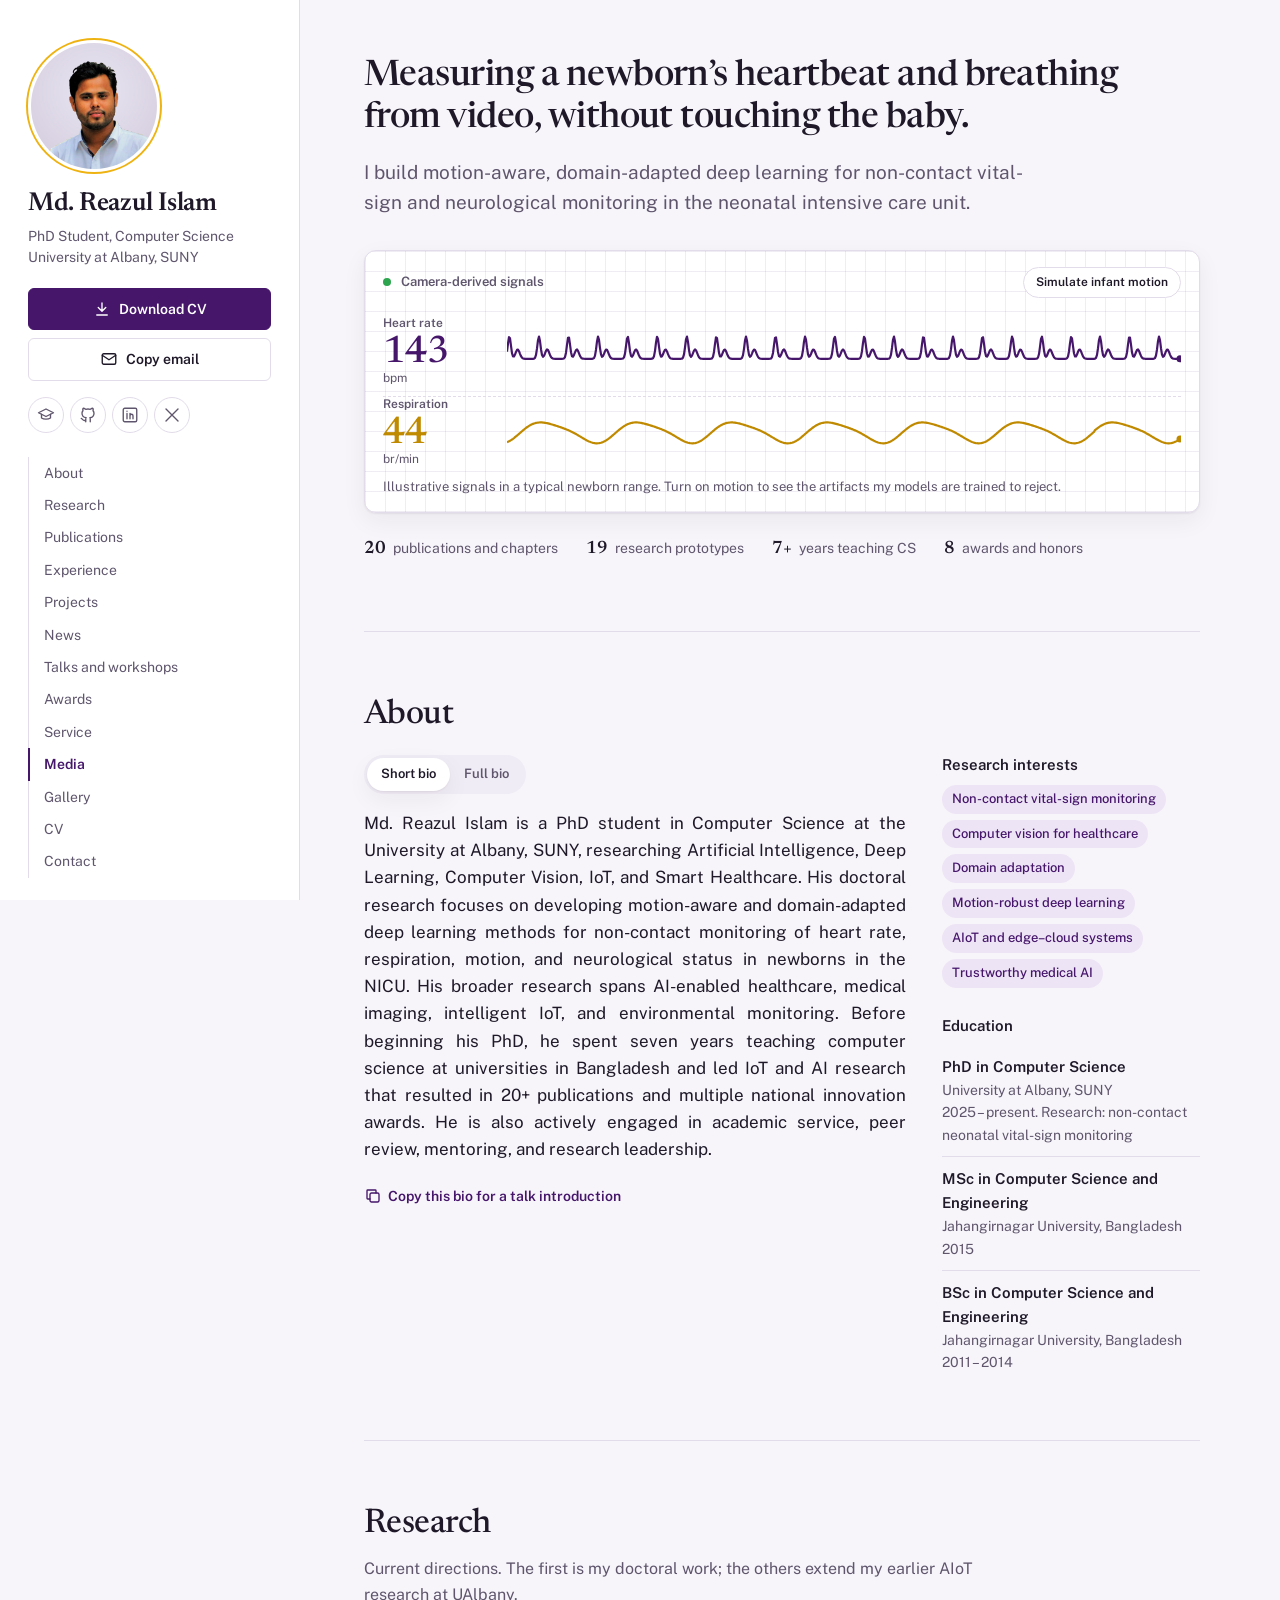
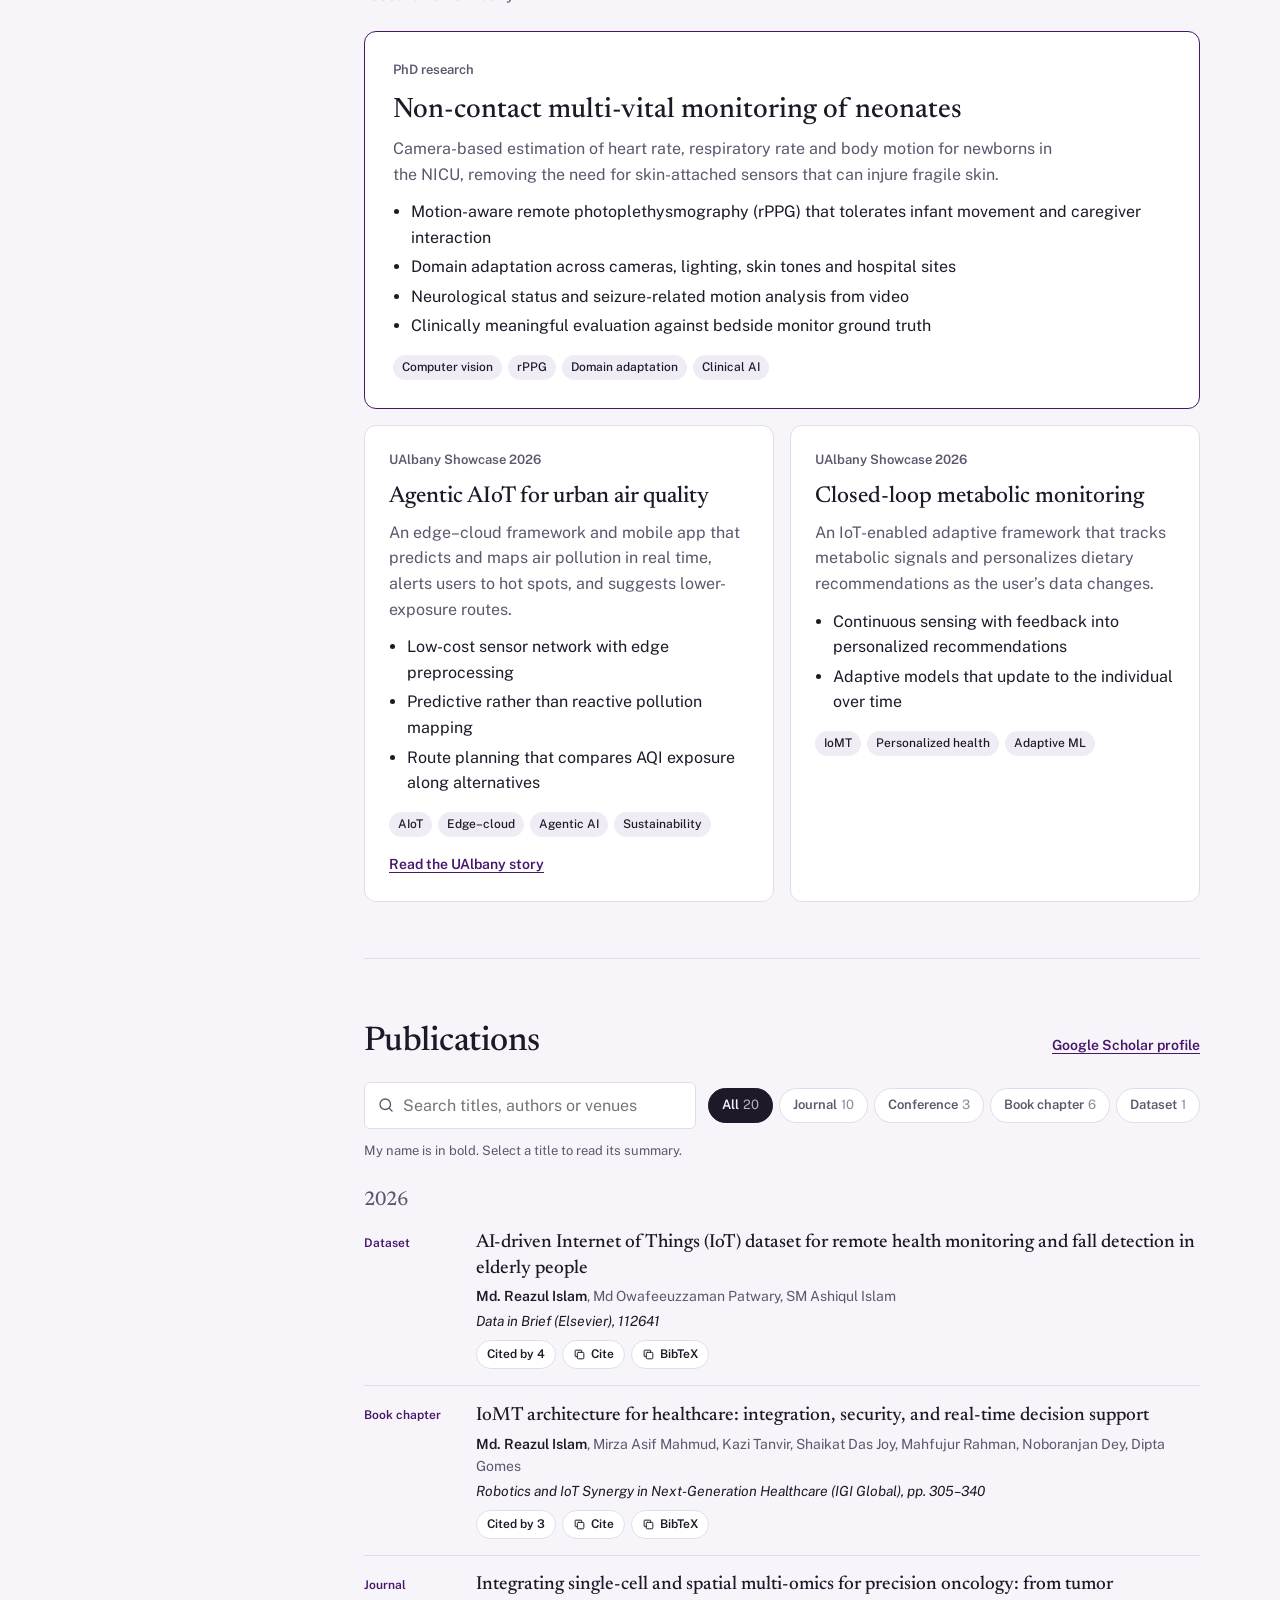
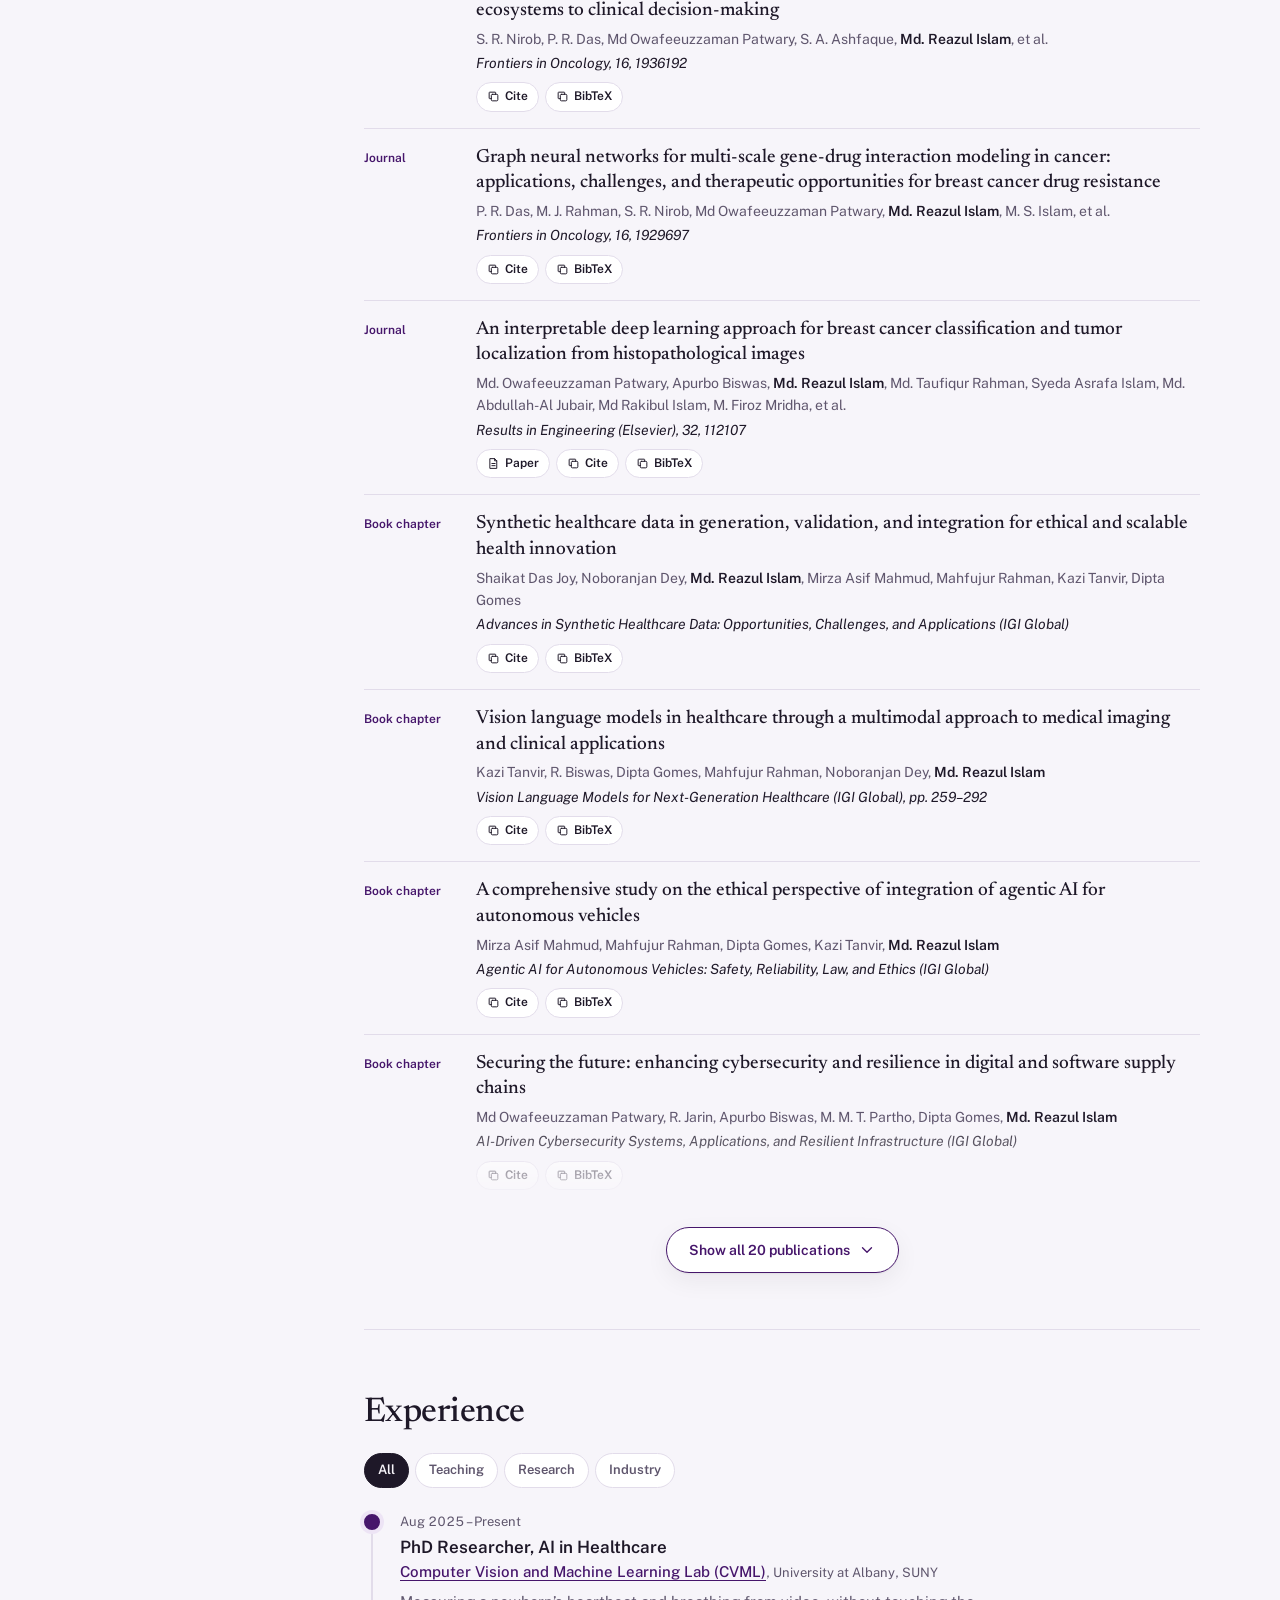
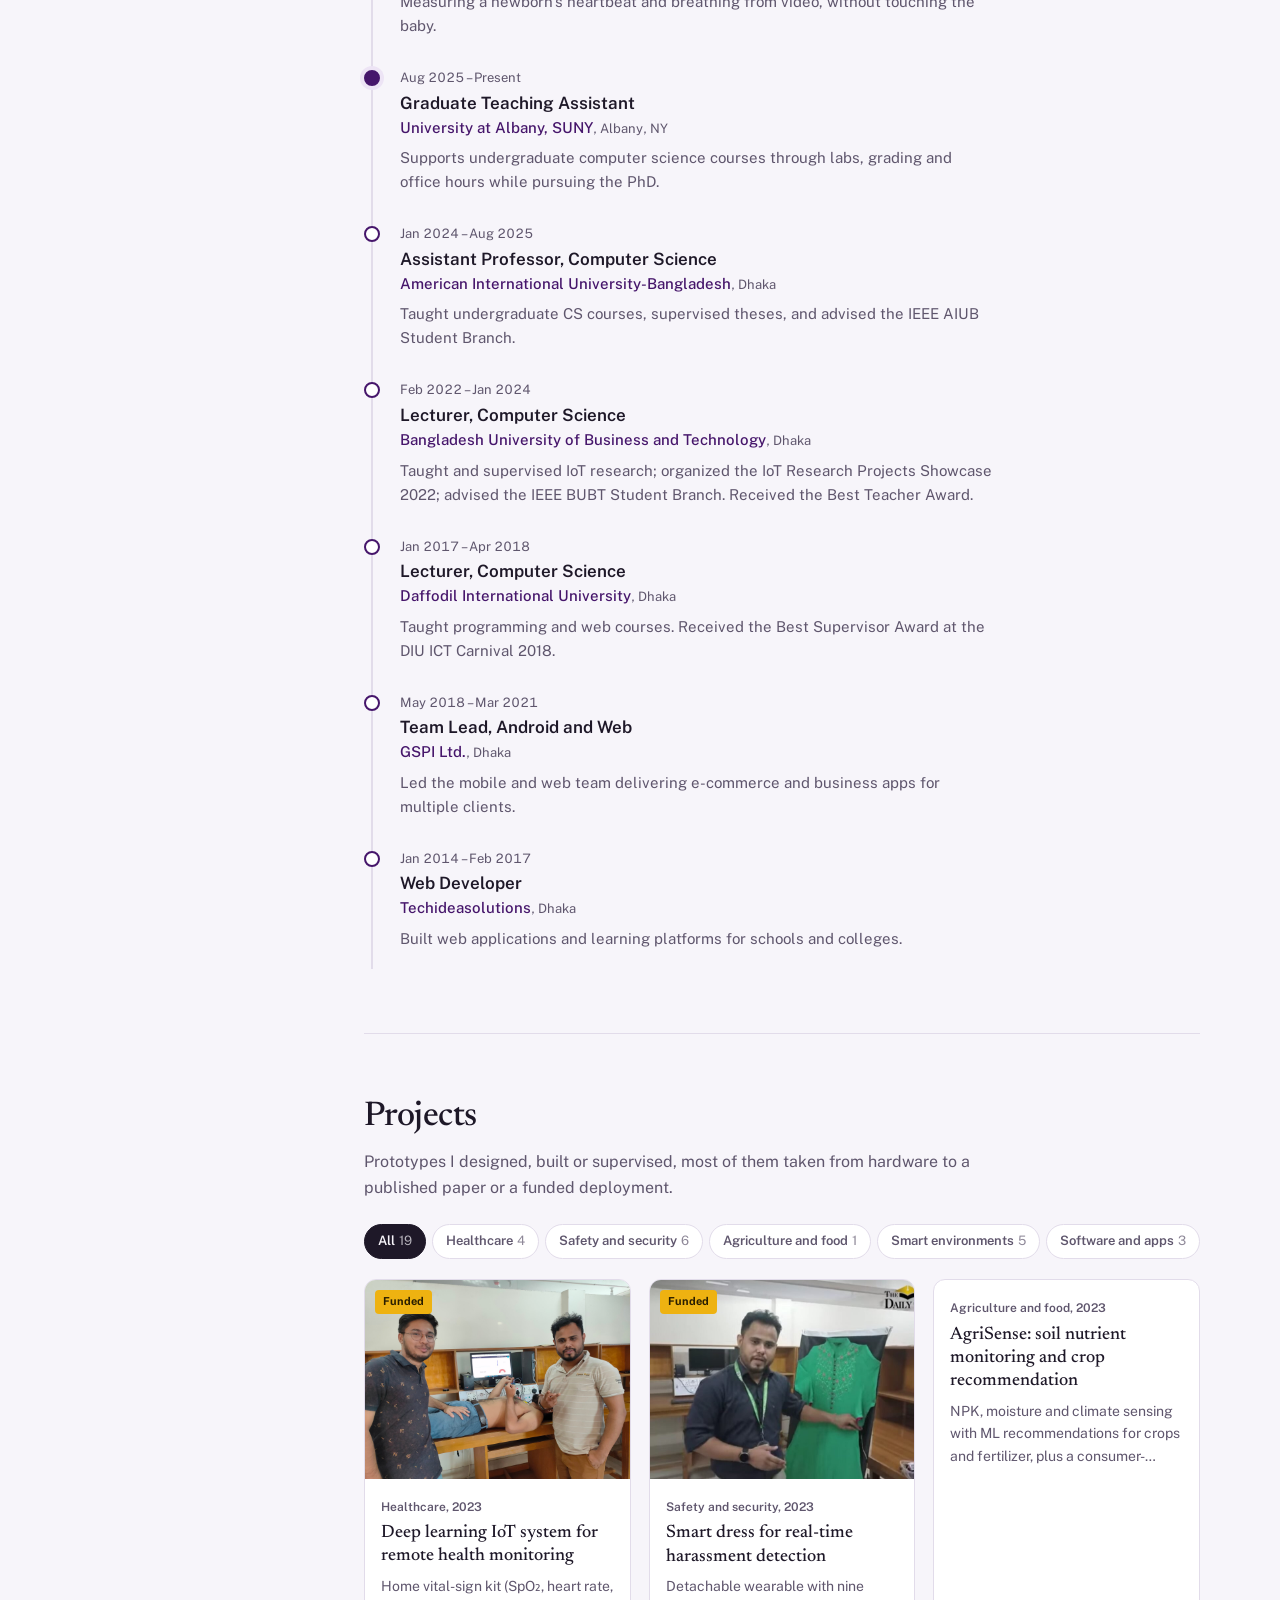
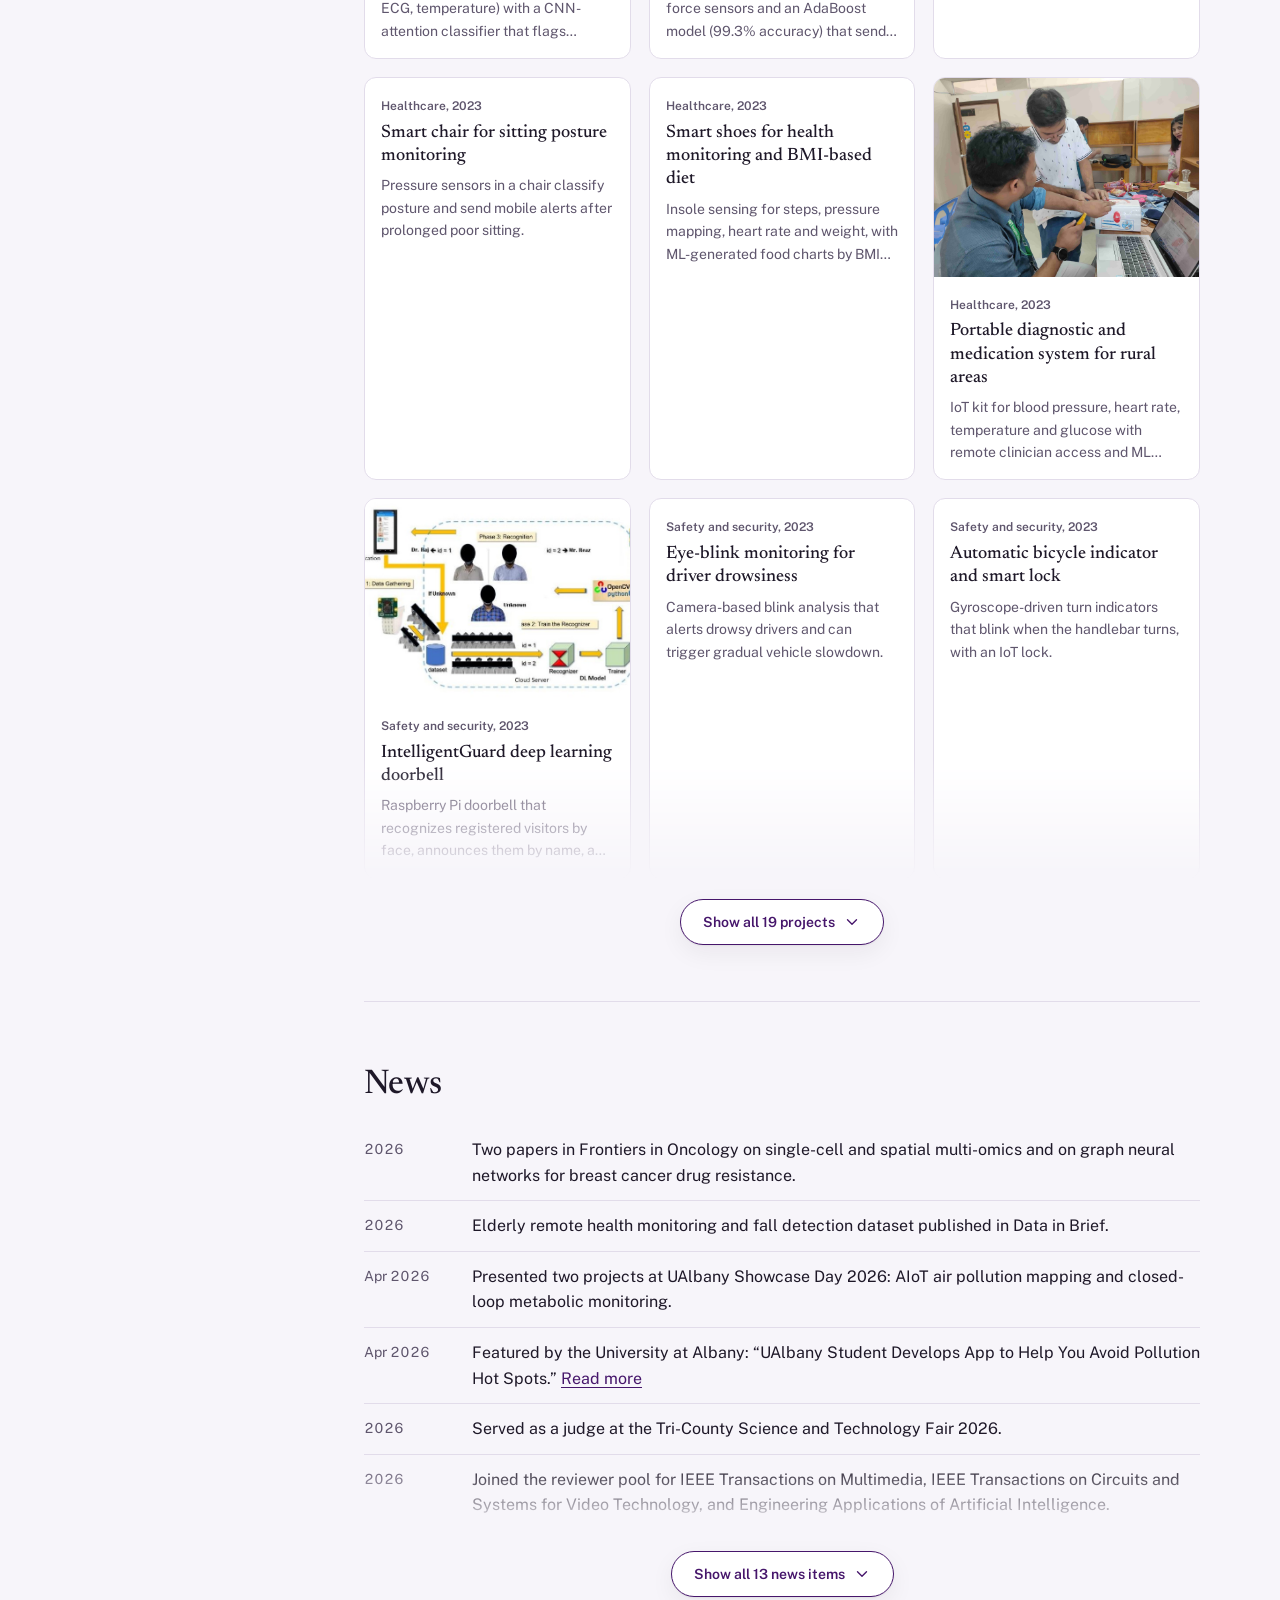
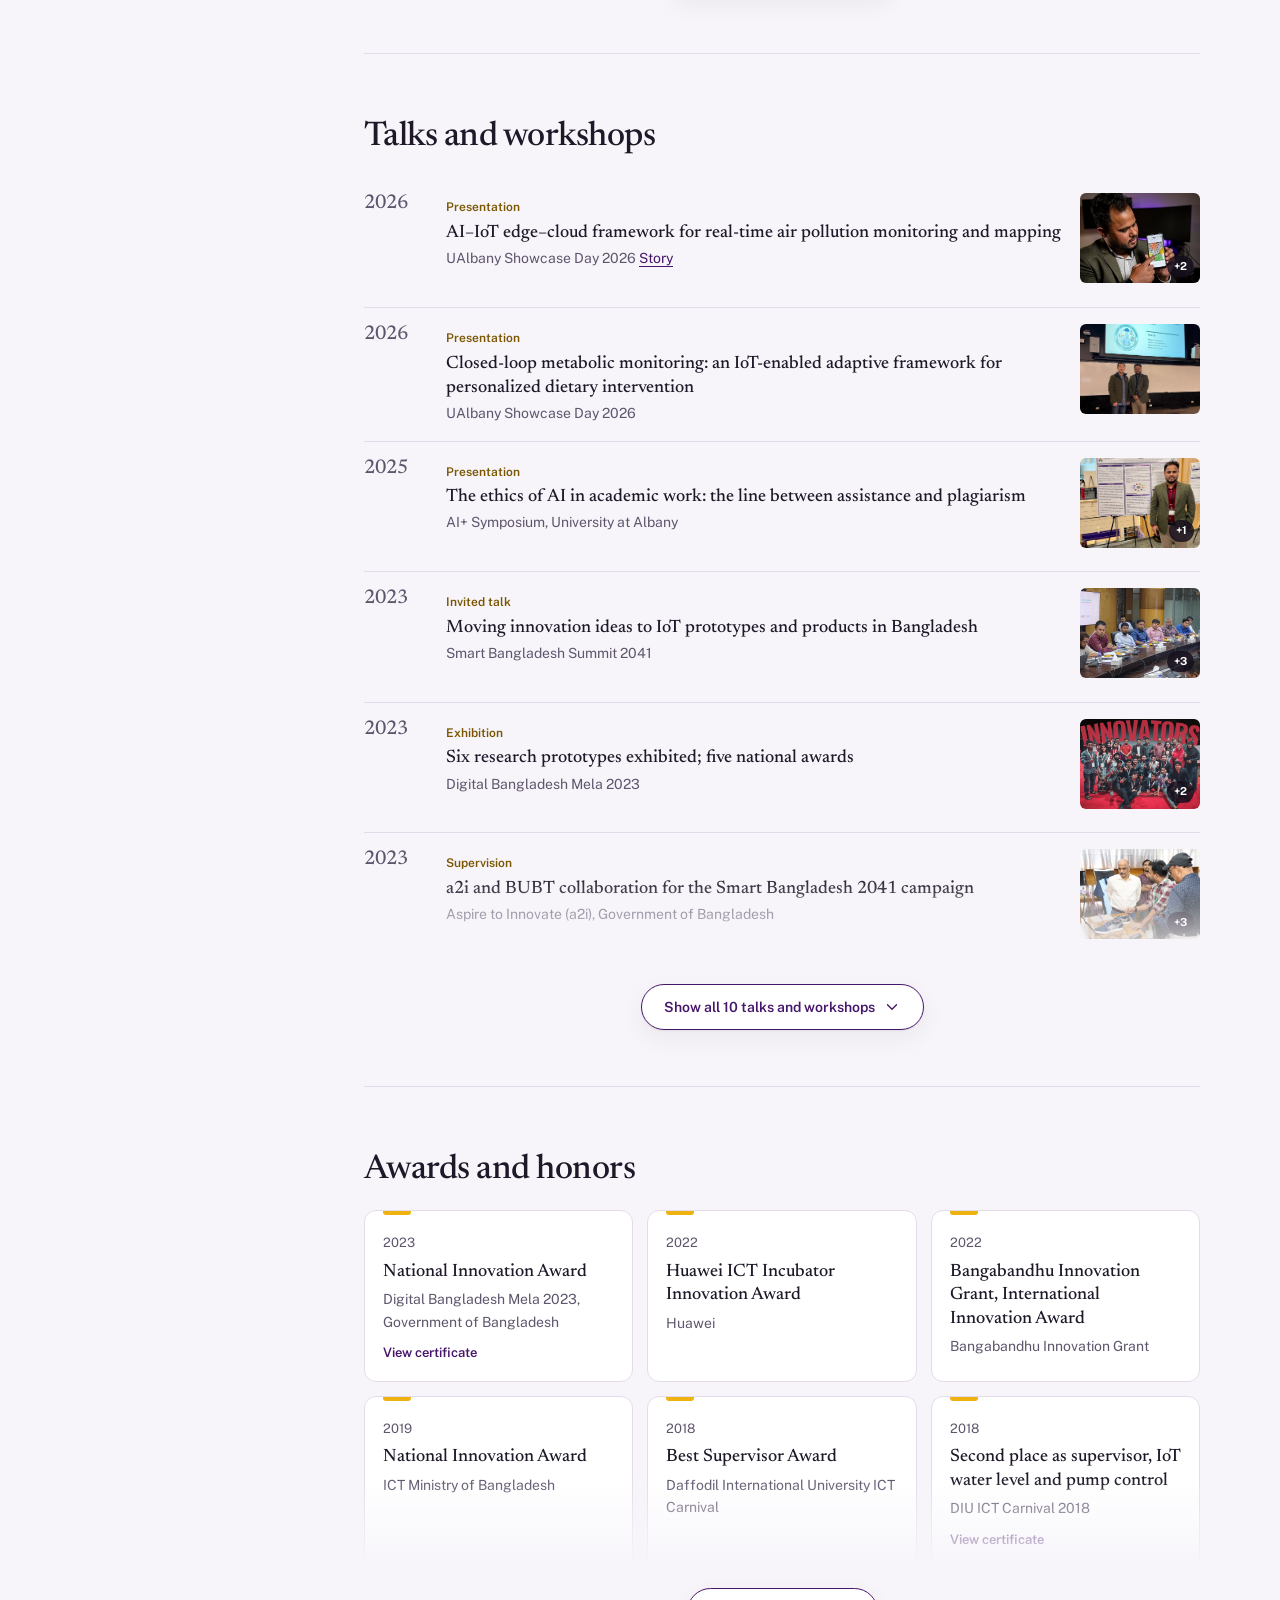
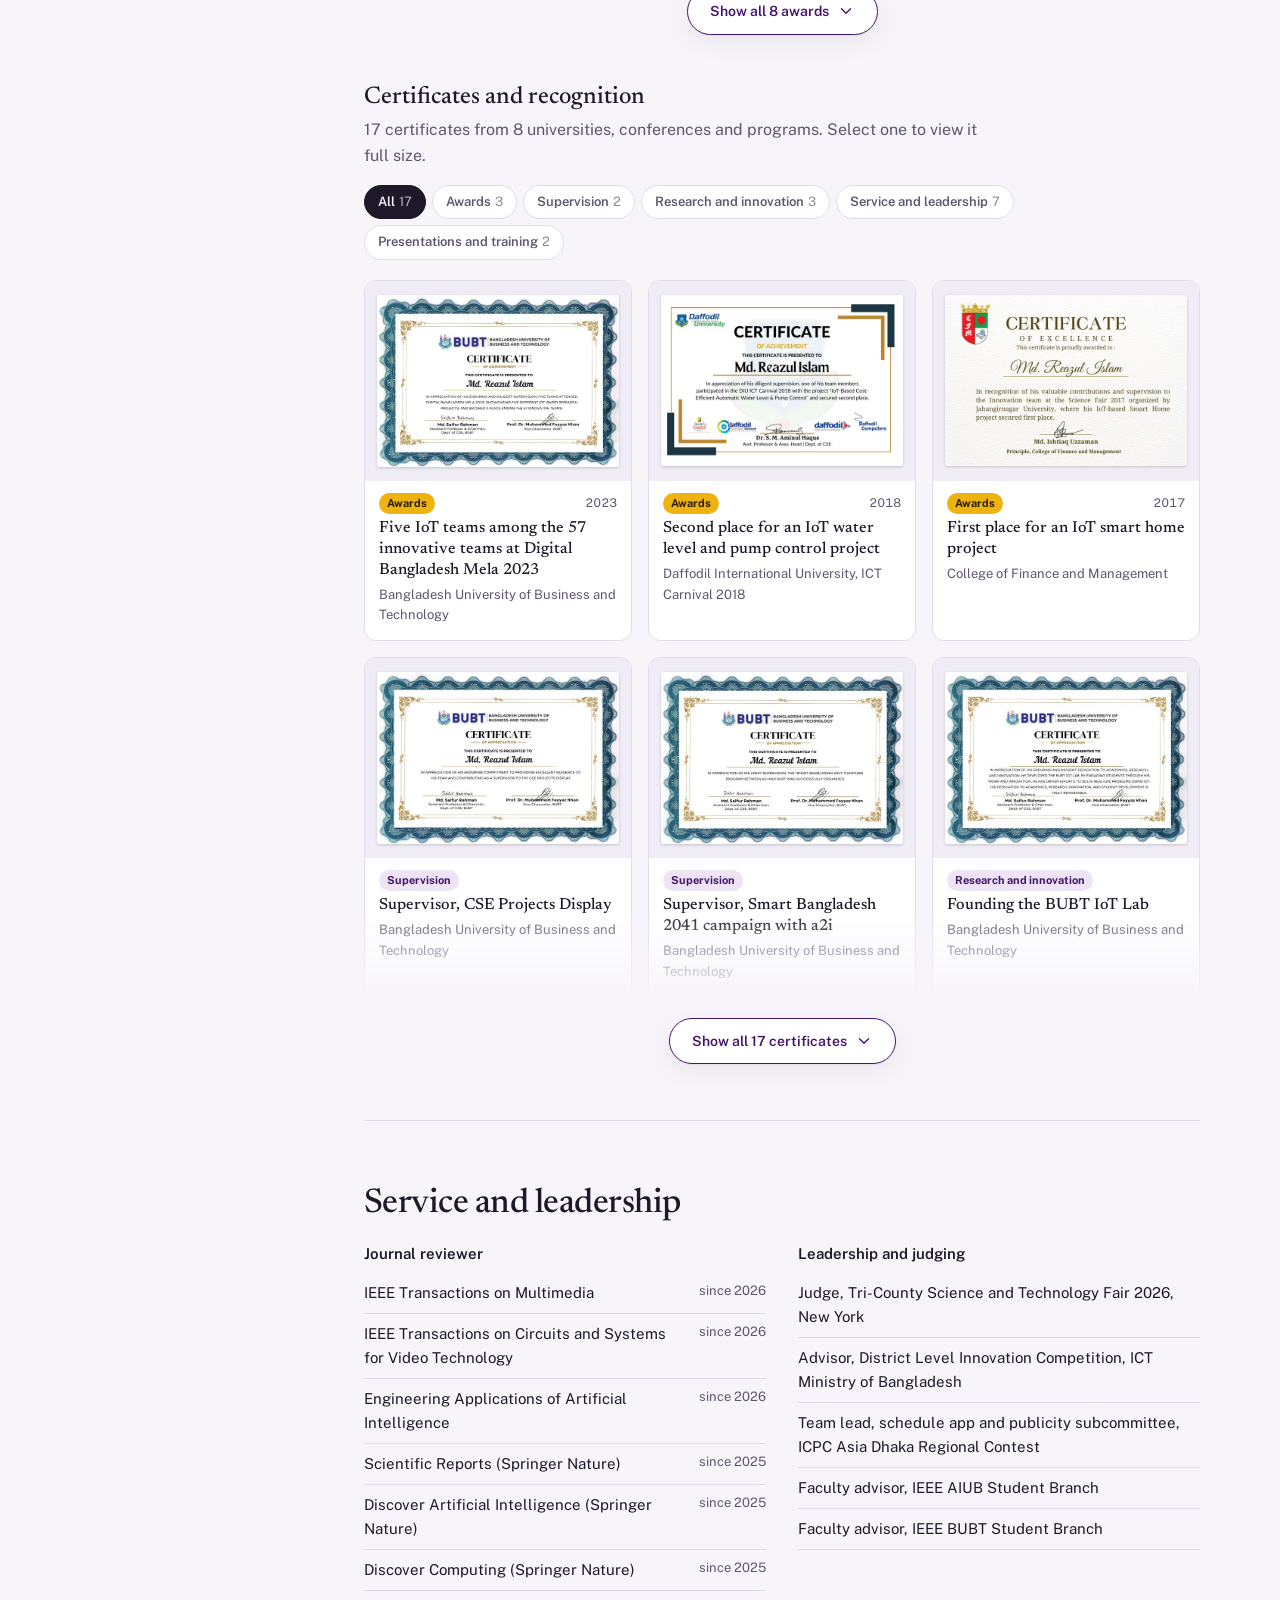
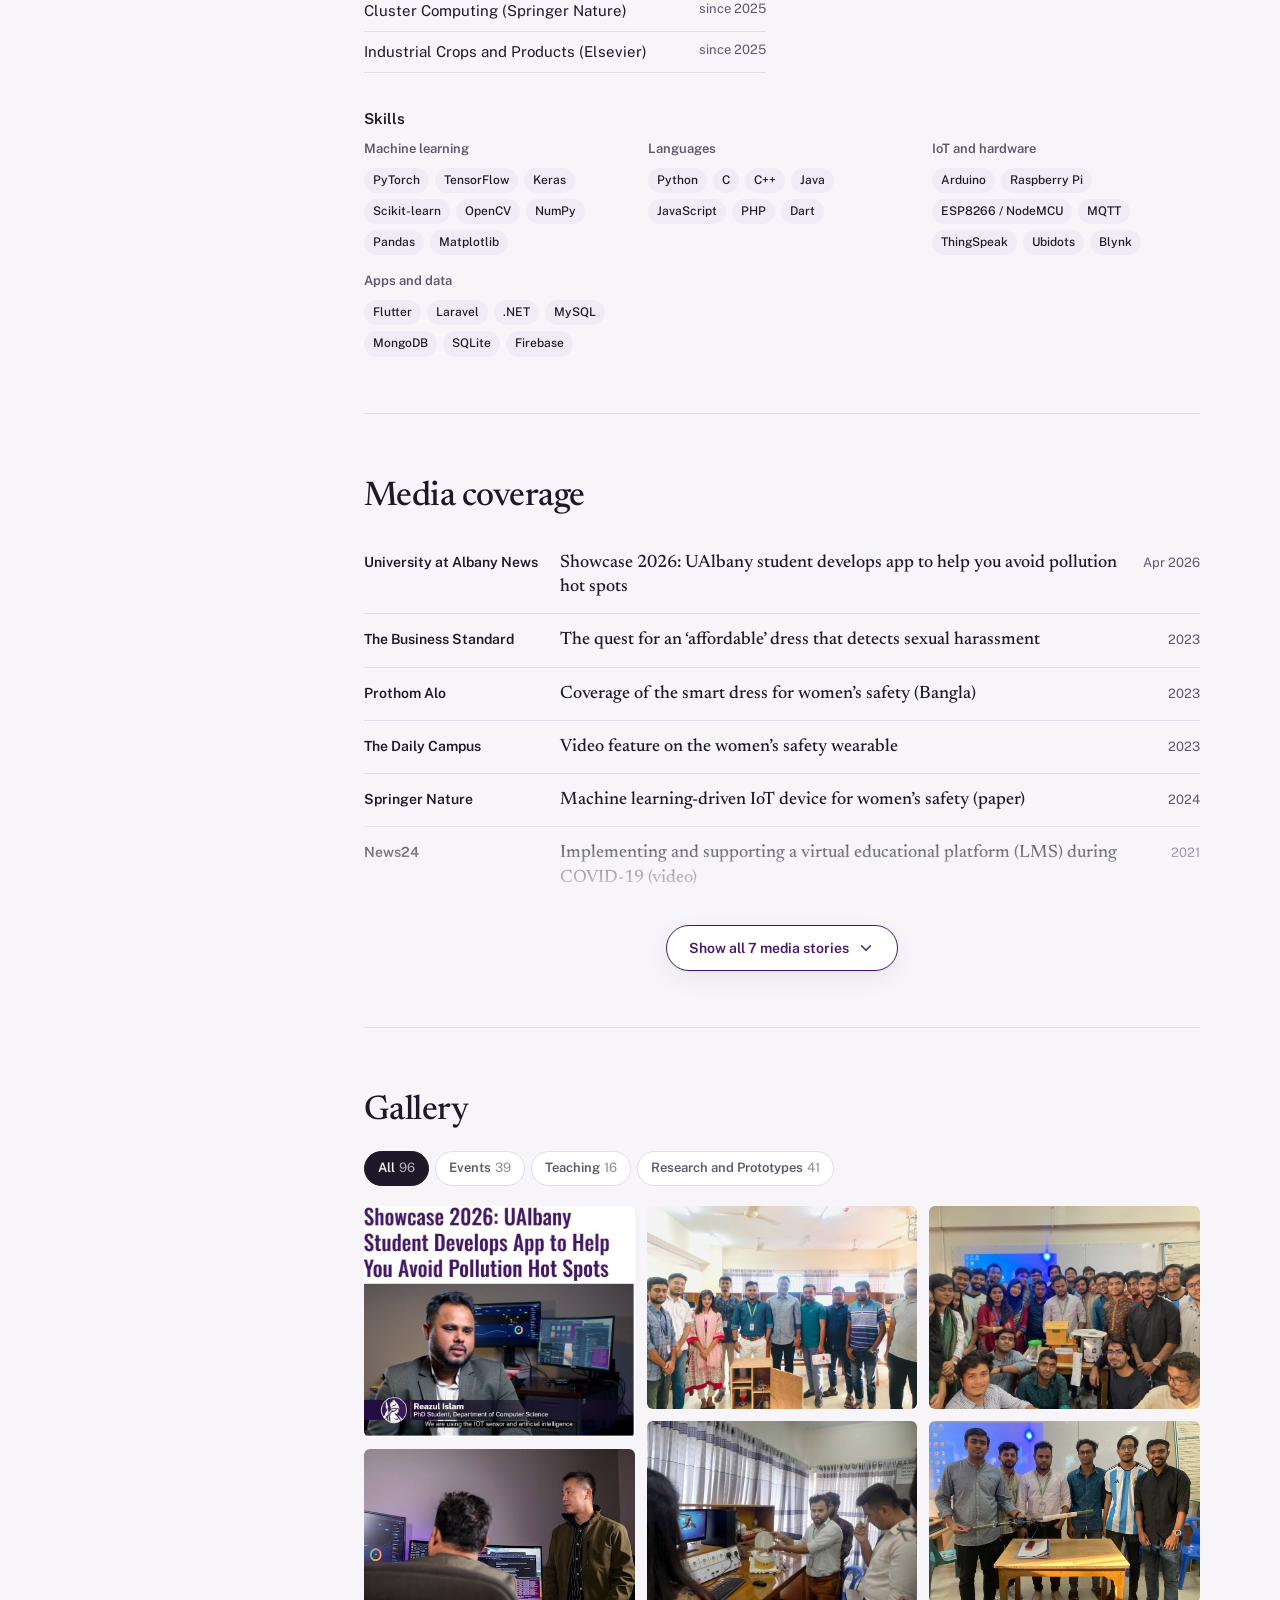
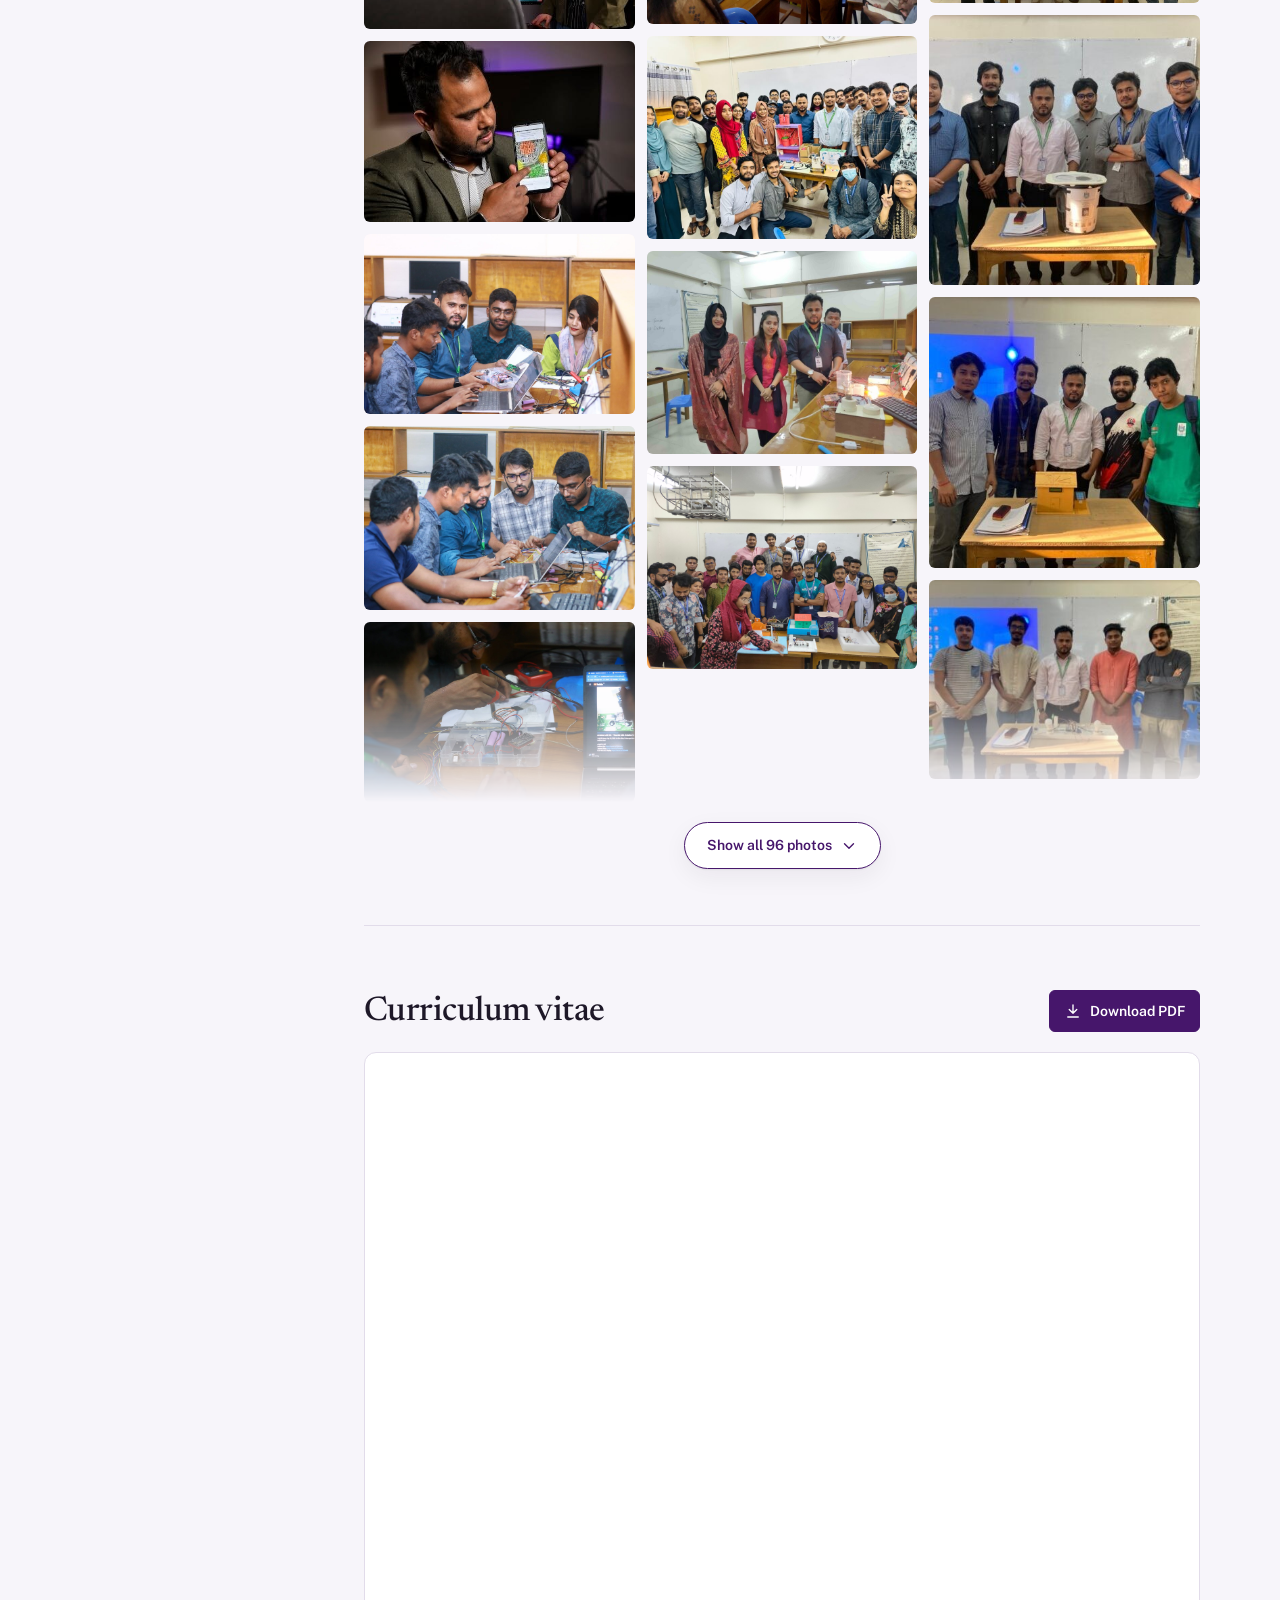
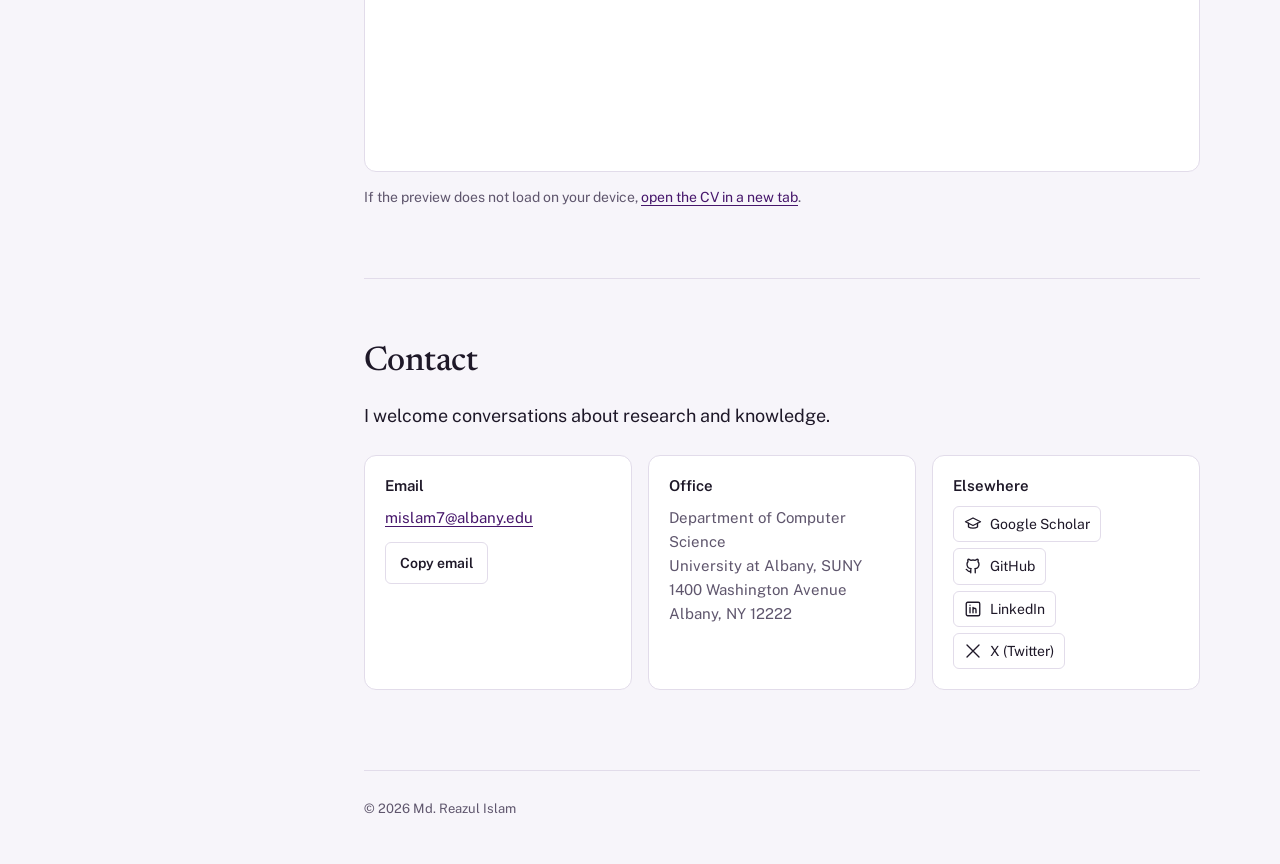
==== commit 7eb409e5: "Remove link to the previous website" ====
--- a/index.html
+++ b/index.html
@@ -37,8 +37,7 @@
     "sameAs": [
       "https://scholar.google.com/citations?user=qvP0kzkAAAAJ",
       "https://github.com/md-reazul-islam",
-      "https://www.linkedin.com/in/md-reazul-islam-reaz/",
-      "https://mdreazulislam.info"
+      "https://www.linkedin.com/in/md-reazul-islam-reaz/"
     ],
     "knowsAbout": ["Computer vision", "Deep learning", "Remote photoplethysmography", "Neonatal monitoring", "Internet of Things"]
   }
